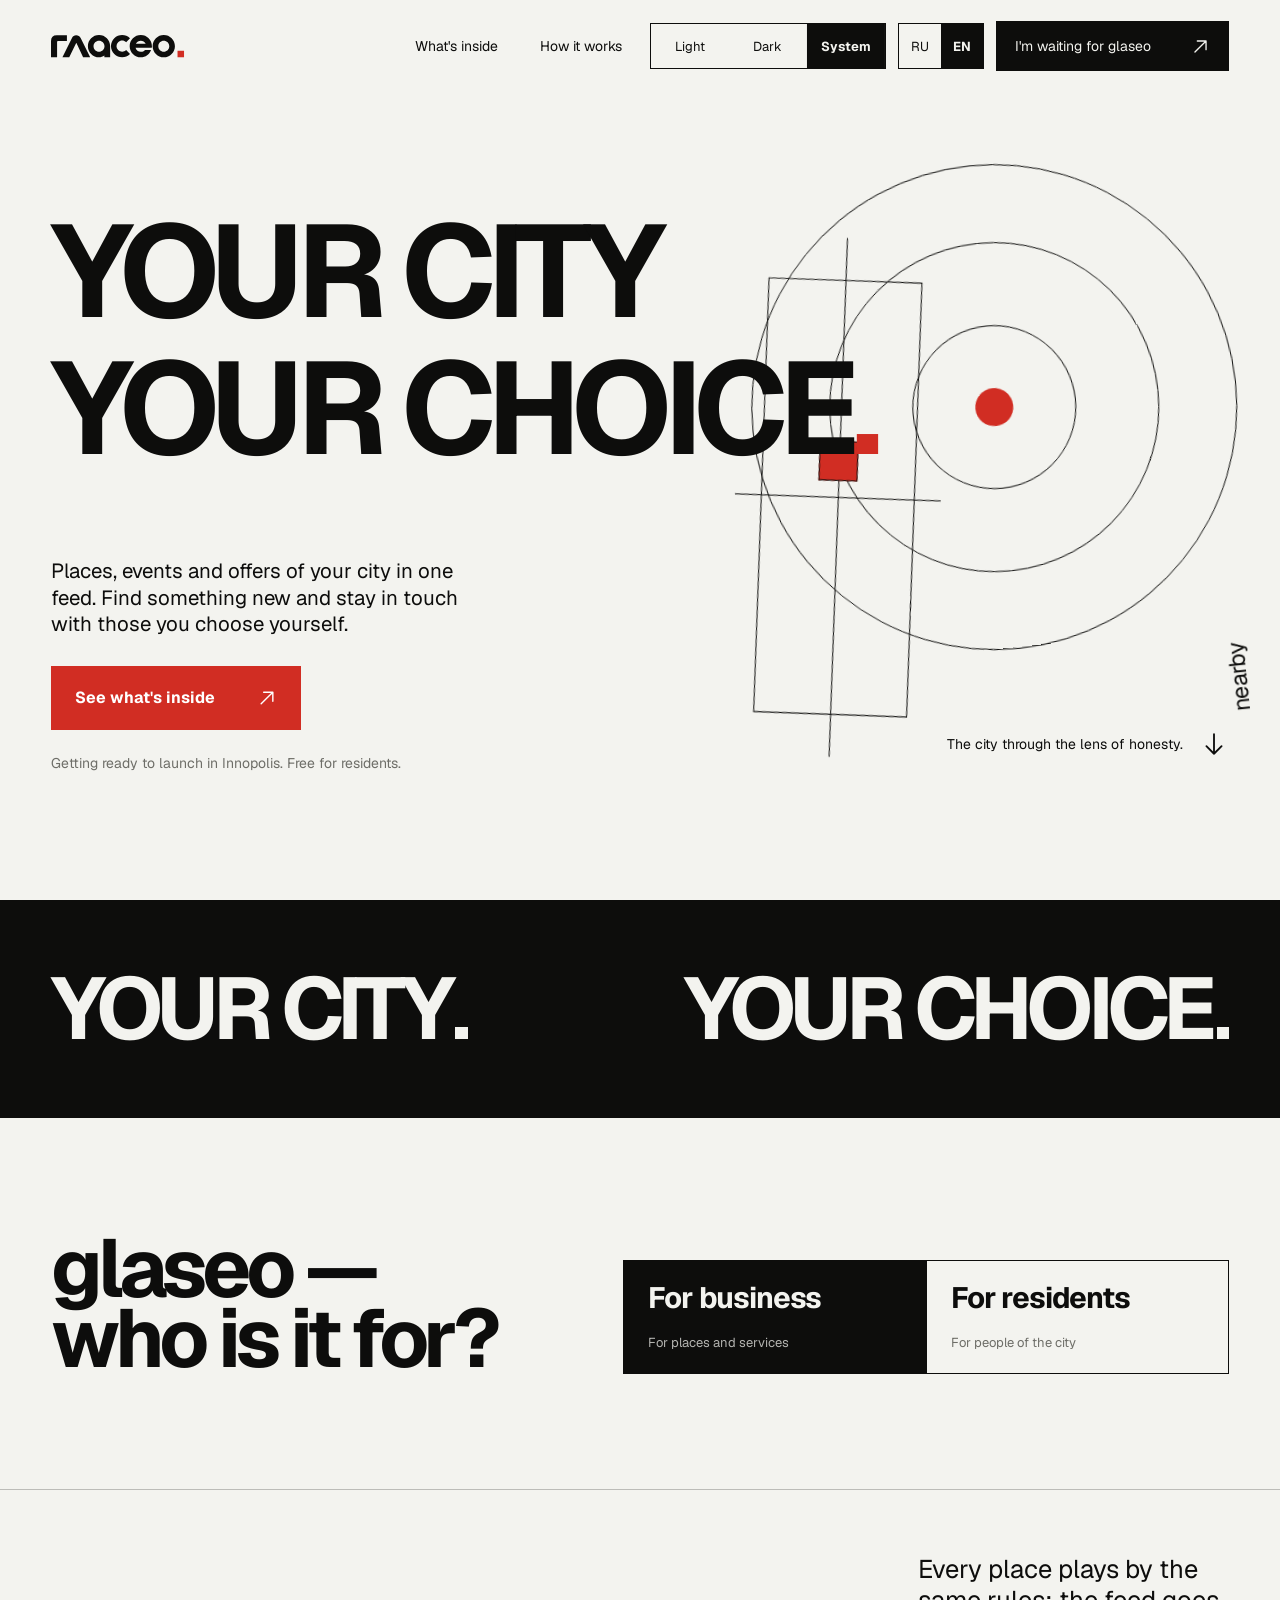
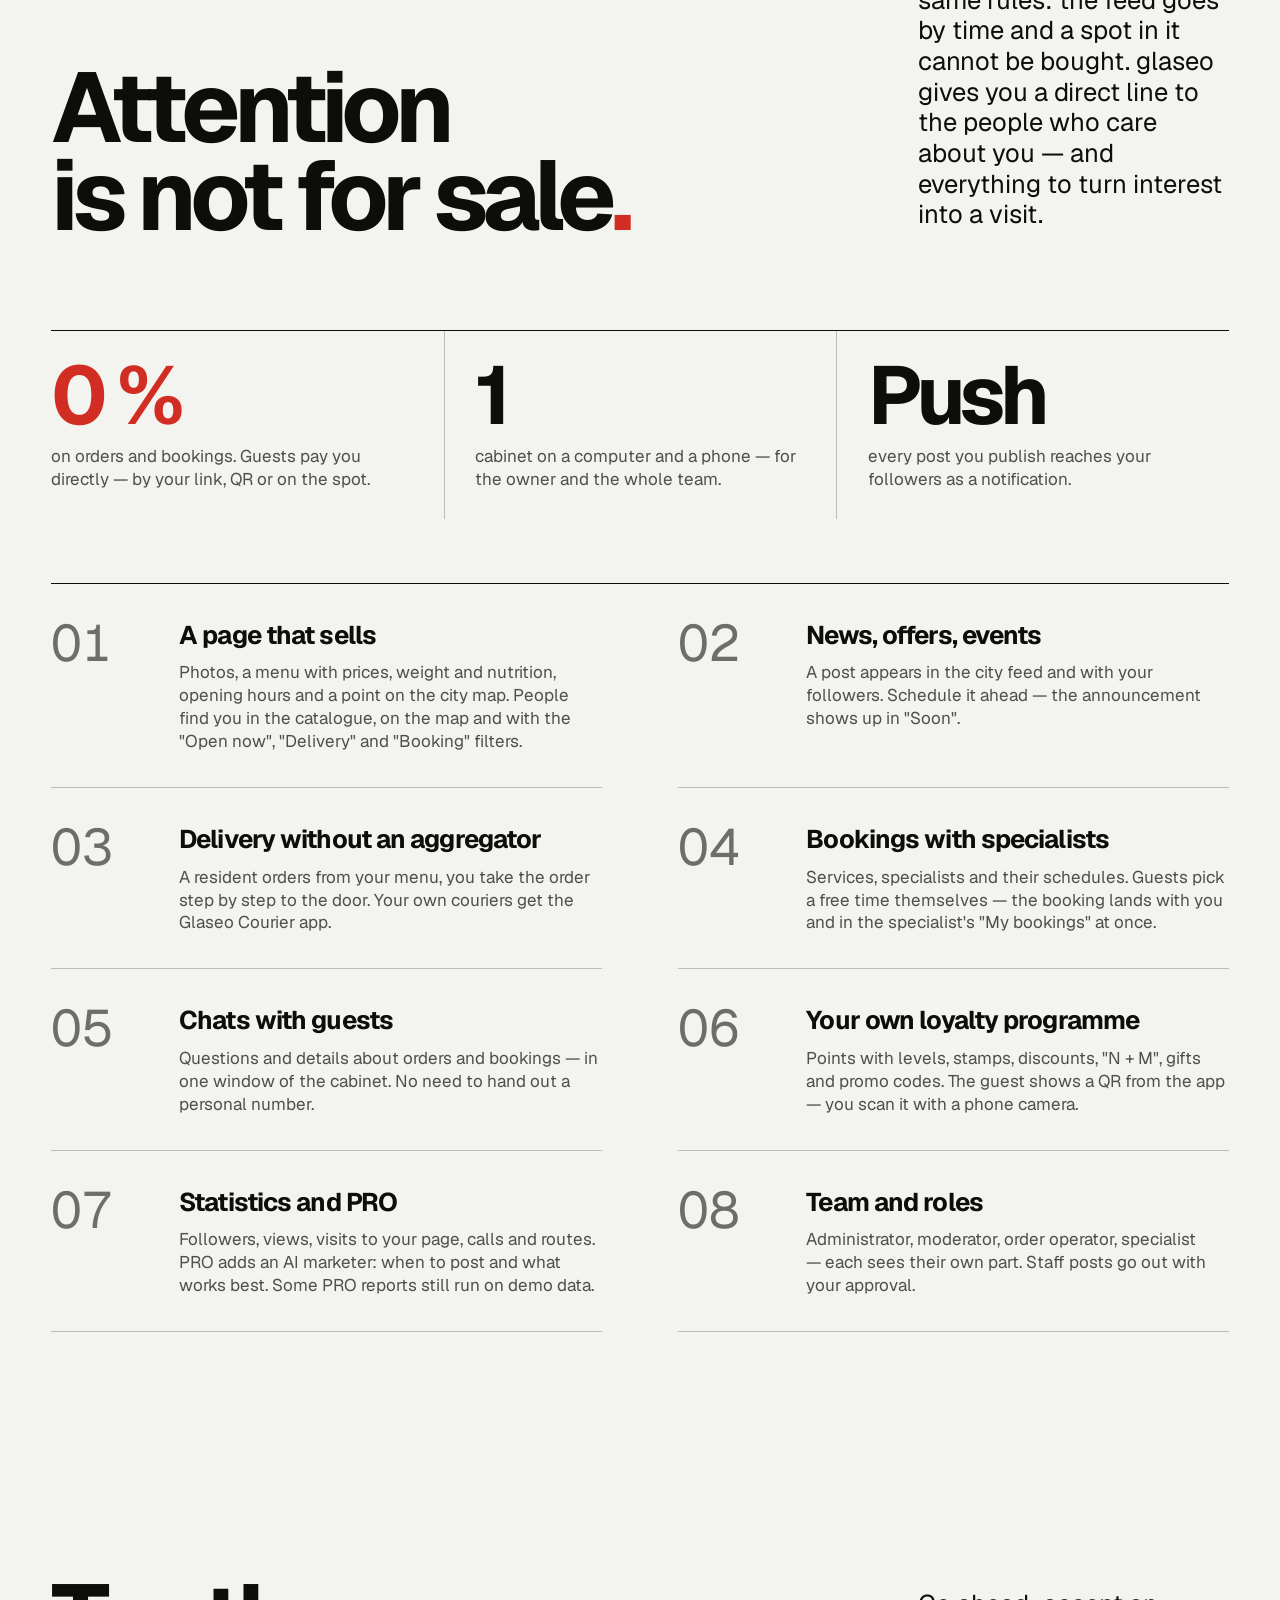
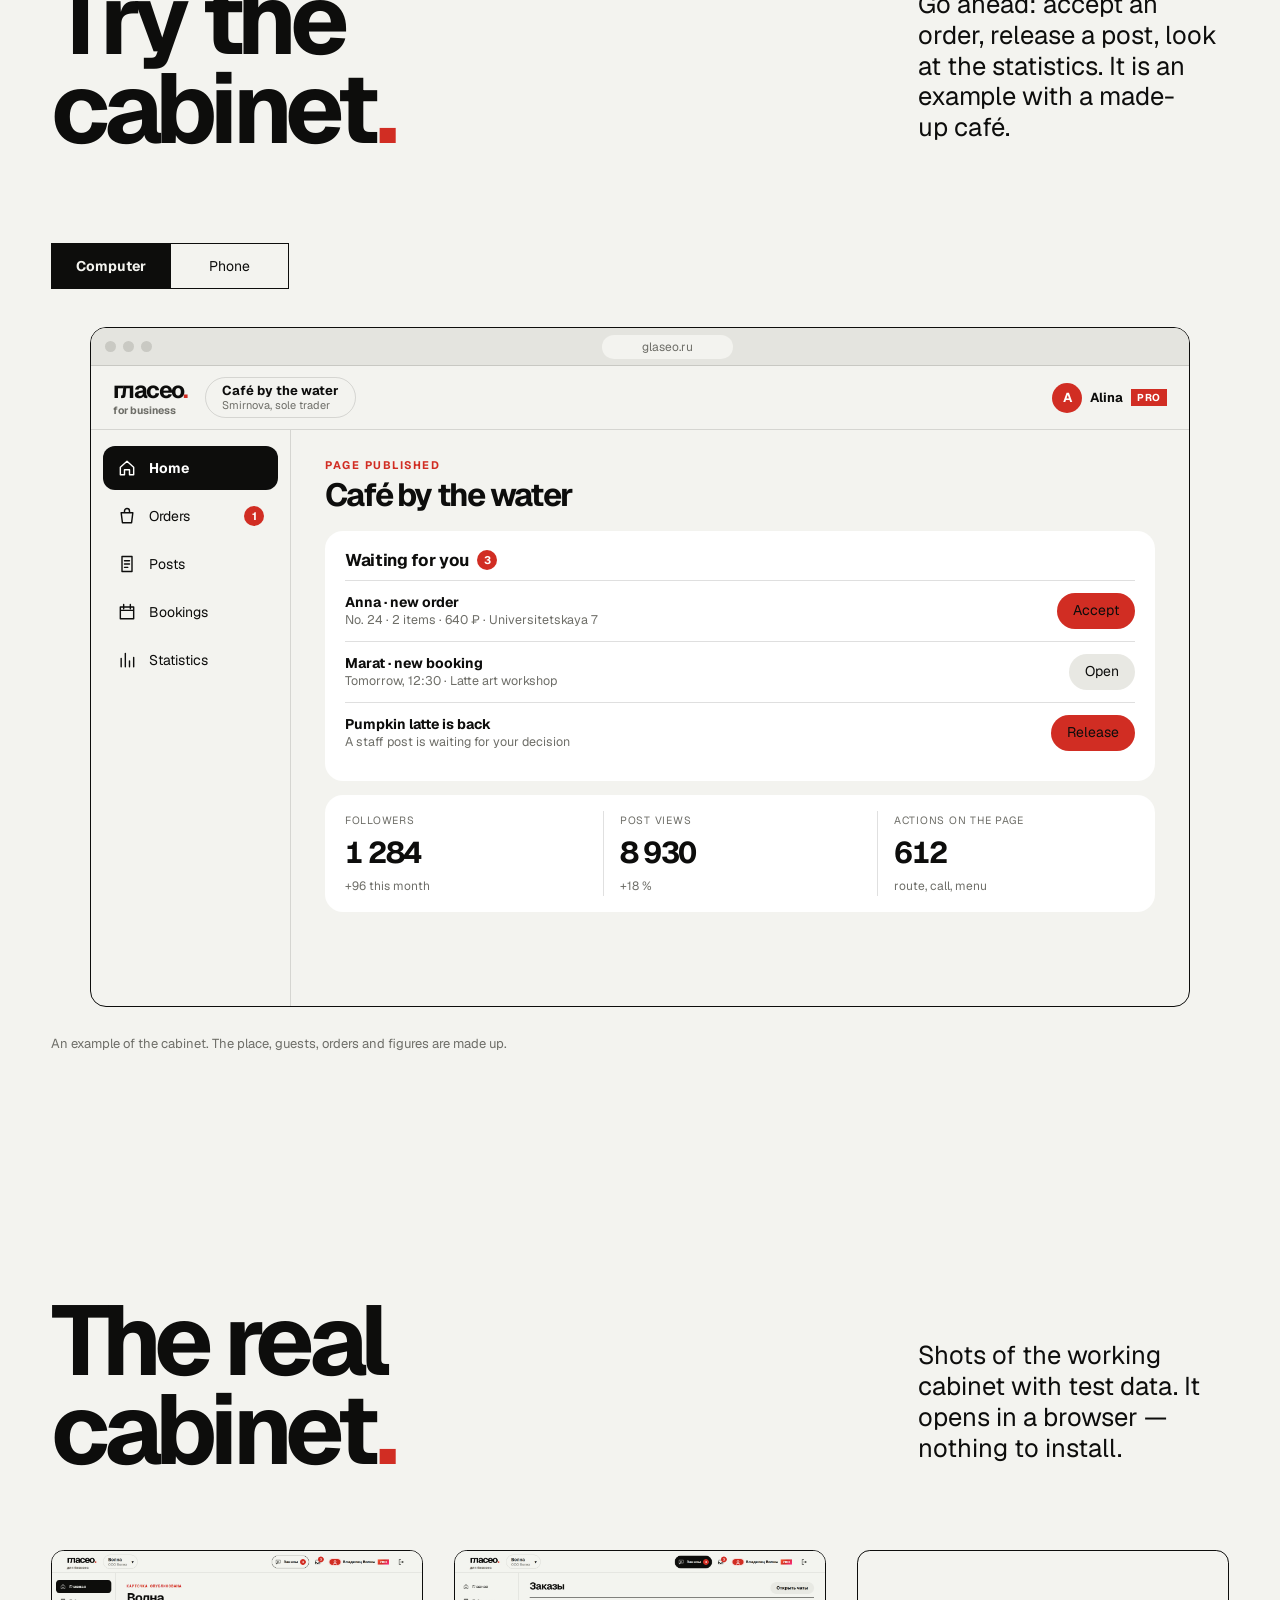
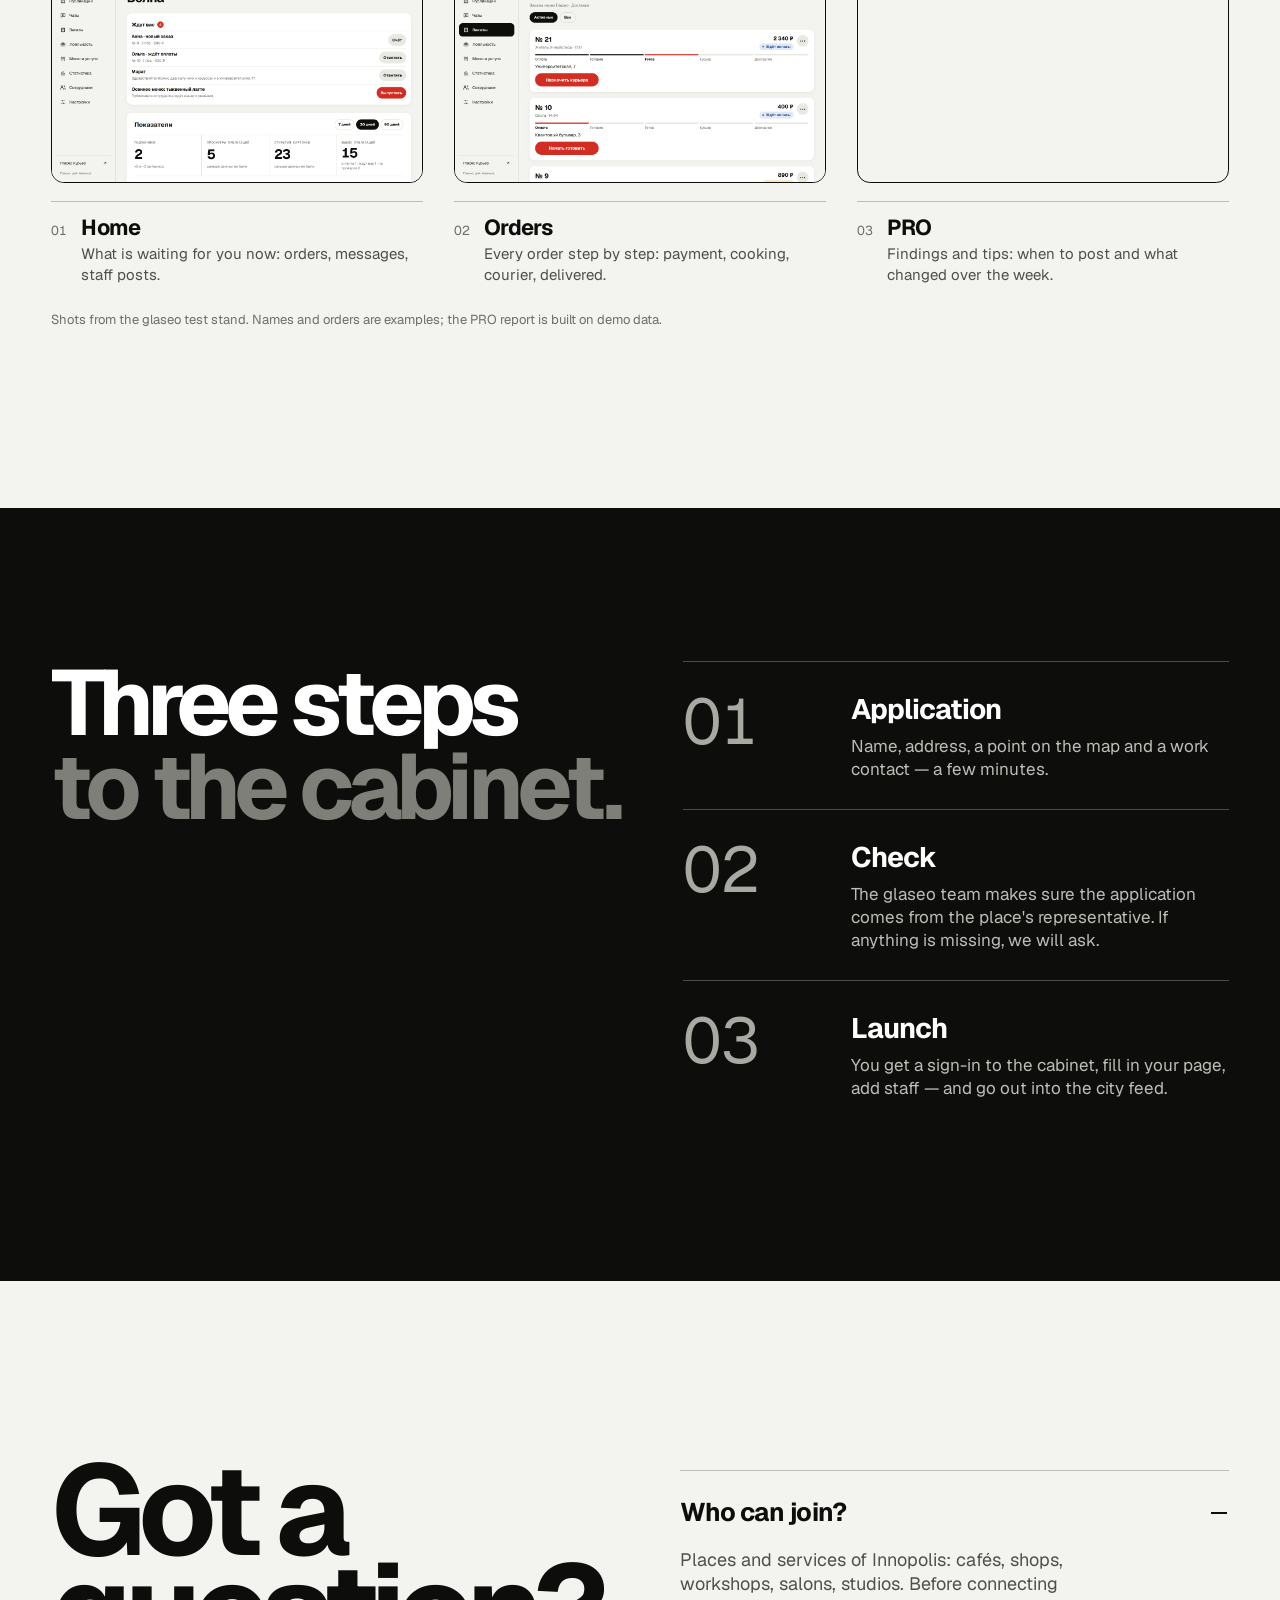
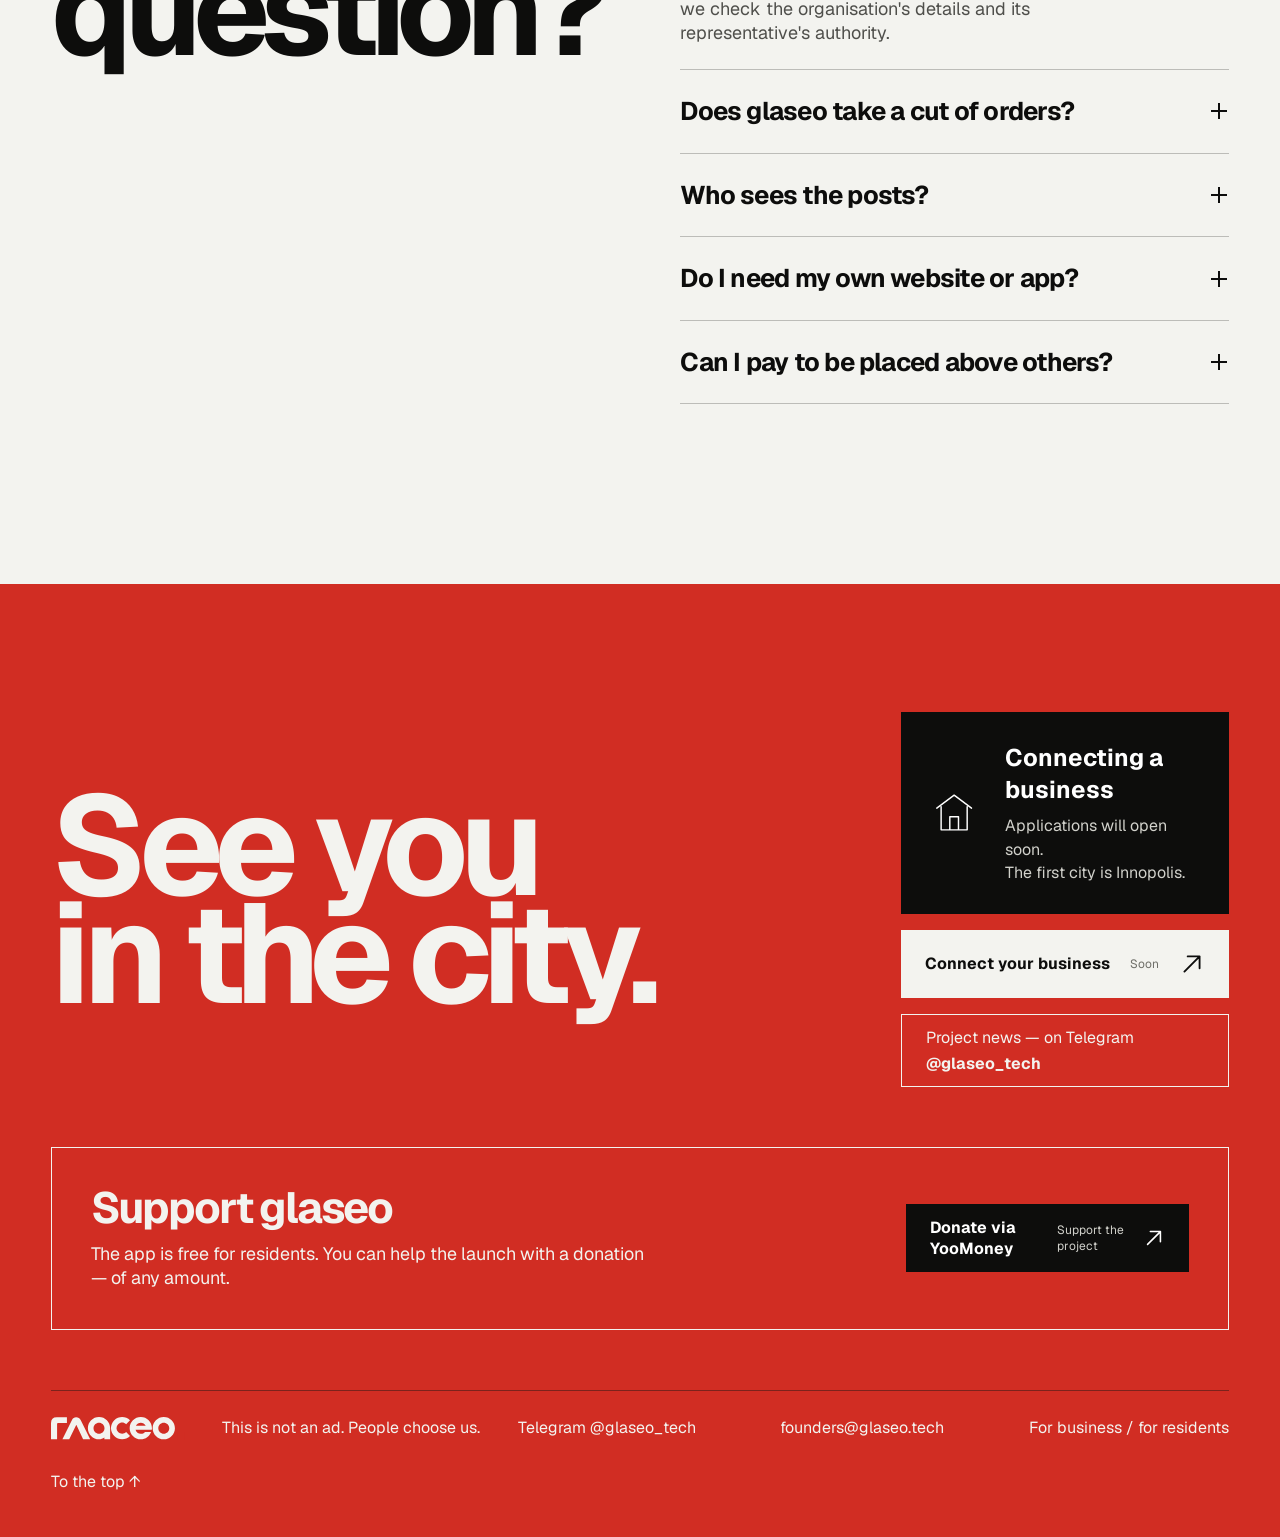
==== index.html @ 22792fb1 "ГЛАСЕО" ====
<!doctype html>
<html lang="ru">
<head>
  <meta charset="utf-8">
  <meta name="viewport" content="width=device-width, initial-scale=1">
  <meta name="theme-color" content="#f0f0ec">
  <meta name="description" content="гласео — места, события и предложения города. Открытый выбор для жителей и инструменты для локального бизнеса. Без платного приоритета. Начинаем с Иннополиса.">
  <meta property="og:title" content="гласео">
  <meta property="og:description" content="Городская лента, карта и любимые места. Люди выбирают сами, бизнес работает с клиентами напрямую.">
  <meta property="og:type" content="website">
  <meta property="og:site_name" content="гласео">
  <meta property="og:locale" content="ru_RU">
  <meta name="twitter:card" content="summary">
  <title>гласео</title>
  <link rel="icon" href="favicon.svg" type="image/svg+xml">
  <link rel="preload" href="assets/fonts/geist-bold.woff2" as="font" type="font/woff2" crossorigin>
  <!-- Before first paint: the chosen theme (none stored means "follow the system"), then the opening screen,
       which is skipped for reduced motion and for links into a section. -->
  <script>try{var t=localStorage.getItem('okolo-theme');if(t==='light'||t==='dark')document.documentElement.dataset.theme=t}catch(e){}
  try{if(!matchMedia('(prefers-reduced-motion: reduce)').matches&&!location.hash)document.documentElement.classList.add('intro-on')}catch(e){}</script>
  <!-- The language, also before first paint: an English page stays hidden until i18n.js has put the English in
       (at most a second and a half, should the script fail to load). -->
  <script>try{var l=new URLSearchParams(location.search).get('lang')||localStorage.getItem('glaseo-lang');if(l!=='en'&&l!=='ru')l=/^ru\b/i.test(navigator.language||'ru')?'ru':'en';document.documentElement.dataset.lang=l;setTimeout(function(){document.documentElement.classList.add('i18n-ready')},1500)}catch(e){}</script>
  <link rel="stylesheet" href="styles.css">
  <script src="assets/vendor/gsap.min.js" defer></script>
  <script src="assets/vendor/ScrollTrigger.min.js" defer></script>
  <!-- Where the closing buttons lead. Empty means "not available yet": the button is shown as coming soon. -->
  <meta name="okolo-rustore" content="">
  <meta name="okolo-pwa" content="">
  <meta name="okolo-business-url" content="">
  <meta name="okolo-donate" content="">
  <script src="intro.js" defer></script>
  <script src="script.js" defer></script>
  <script src="i18n.js" defer></script>
</head>
<body data-role="business">
  <!-- Opening screen, driven by intro.js. The wordmark uses analytic vector curves shared with the header. -->
  <div class="intro" id="intro" aria-hidden="true">
    <div class="intro-top">
      <svg id="intro-svg" viewBox="173 300 1406.7480519480519 460">
        <defs>
          <path id="intro-g" d="M139.22078 529.03896H382.85714V389.81818H167.06494Q146.18182 389.81818 146.18182 368.93506V0H0V389.81818Q0 529.03896 139.22078 529.03896Z"/>
          <path id="intro-l" d="M0 0L229.71429 462.90909C250.5974 508.15584 281.92208 529.03896 330.64935 529.03896C379.37662 529.03896 414.18182 508.15584 438.54545 462.90909L668.25974 0H497.71429L334.12987 348.05195L163.58442 0Z"/>
          <path id="intro-a" d="M268 536C415.92208 536 536 415.92208 536 268V0H396.77922V41.76623C358.49351 13.92208 313.24675 0 268 0C120.07792 0 0 120.07792 0 268C0 415.92208 120.07792 536 268 536ZM400.25974 268C400.25974 194.95496 341.04504 135.74026 268 135.74026C194.95496 135.74026 135.74026 194.95496 135.74026 268C135.74026 341.04504 194.95496 400.25974 268 400.25974C341.04504 400.25974 400.25974 341.04504 400.25974 268Z"/>
          <path id="intro-s" d="M457.50461 457.50461C352.8441 562.16512 183.1559 562.16512 78.49539 457.50461C-26.16512 352.8441 -26.16512 183.1559 78.49539 78.49539C183.1559 -26.16512 352.8441 -26.16512 457.50461 78.49539L363.98284 172.01716C310.973 119.00728 225.027 119.00728 172.01716 172.01716C119.00728 225.027 119.00728 310.973 172.01716 363.98284C225.027 416.99272 310.973 416.99272 363.98284 363.98284Z"/>
          <path id="intro-e" d="M532.51948 229.71429H140.96104C158.36364 170.54545 207.09091 132.25974 268 132.25974C308.02597 132.25974 346.31169 147.92208 370.67532 177.50649H515.11688C478.57143 71.35065 381.11688 0 268 0C120.07792 0 0 120.07792 0 268C0 415.92208 120.07792 536 268 536C415.92208 536 536 415.92208 536 268C536 254.07792 534.95584 240.15584 532.51948 229.71429ZM149.66234 327.16883H386.33766C361.97403 372.41558 316.72727 400.25974 268 400.25974C219.27273 400.25974 174.02597 372.41558 149.66234 327.16883Z"/>
          <path id="intro-o" d="M536 268C536 119.98767 416.01233 0 268 0C119.98767 0 0 119.98767 0 268C0 416.01233 119.98767 536 268 536C416.01233 536 536 416.01233 536 268ZM400.25974 268C400.25974 194.95496 341.04504 135.74026 268 135.74026C194.95496 135.74026 135.74026 194.95496 135.74026 268C135.74026 341.04504 194.95496 400.25974 268 400.25974C341.04504 400.25974 400.25974 341.04504 400.25974 268Z"/>
        </defs>
        <g id="intro-stage" class="intro-stage">
          <g class="intro-c" fill-rule="evenodd">
            <use href="#intro-g" id="intro-j4" transform="translate(300.00000 700) scale(.36 -.36)"/>
            <use href="#intro-l" id="intro-j3" transform="translate(398.98597 700) scale(.36 -.36)"/>
            <use href="#intro-a" id="intro-j2" transform="translate(619.51169 700) scale(.36 -.36)"/>
            <use href="#intro-s" id="intro-j1" transform="translate(819.98961 700) scale(.36 -.36)"/>
            <use href="#intro-e" id="intro-j0" transform="translate(981.62494 700) scale(.36 -.36)"/>
            <use href="#intro-o" id="intro-letter" transform="translate(1180.84987 700) scale(.36 -.36)" visibility="hidden"/>
          </g>
          <rect id="intro-dot" class="intro-r" x="1396.3636363636363" y="643.6155844155844" width="56.38441558441558" height="56.38441558441558" visibility="hidden"/>
          <path id="intro-ms" class="intro-c" fill-rule="evenodd"/>
          <path id="intro-mb" class="intro-r"/>
          <g id="intro-lamp" visibility="hidden">
            <ellipse id="intro-base" class="intro-r" cx="512" cy="812" rx="180" ry="76"/>
            <path id="intro-stem" class="intro-c" d="M474 530 L550 530 L558 750 Q558 770 538 770 L486 770 Q466 770 466 750 Z"/>
            <g id="intro-head">
              <path id="intro-shade" class="intro-c" d="M415 153 L609 153 Q655 153 678 193 L812 440 Q846 512 772 527 Q512 550 252 527 Q178 512 212 440 L346 193 Q369 153 415 153 Z"/>
            </g>
          </g>
        </g>
      </svg>
    </div>
  </div>
  <a class="skip-link" href="#main">К содержанию</a>

  <header class="site-header" id="top">
    <a class="wordmark" href="#top" aria-label="гласео — наверх" translate="no" data-intro-target><svg class="wordmark-logo" aria-hidden="true" viewBox="0 0 920 154"><path fill="currentColor" fill-rule="evenodd" d="M40 2H110V42H48Q42 42 42 48V154H0V42Q0 2 40 2ZM79 154L145 21C151 8 160 2 174 2C188 2 198 8 205 21L271 154H222L175 54L126 154ZM332 0C374.5 0 409 34.5 409 77V154H369V142C358 150 345 154 332 154C289.5 154 255 119.5 255 77C255 34.5 289.5 0 332 0ZM370 77C370 97.98682 352.98682 115 332 115C311.01318 115 294 97.98682 294 77C294 56.01318 311.01318 39 332 39C352.98682 39 370 56.01318 370 77ZM546.44722 22.55278C516.37685 -7.51759 467.62315 -7.51759 437.55278 22.55278C407.48241 52.62315 407.48241 101.37685 437.55278 131.44722C467.62315 161.51759 516.37685 161.51759 546.44722 131.44722L519.57716 104.57716C504.34672 119.80761 479.65328 119.80761 464.42284 104.57716C449.19239 89.34672 449.19239 64.65328 464.42284 49.42284C479.65328 34.19239 504.34672 34.19239 519.57716 49.42284ZM697 88H584.5C589.5 105 603.5 116 621 116C632.5 116 643.5 111.5 650.5 103H692C681.5 133.5 653.5 154 621 154C578.5 154 544 119.5 544 77C544 34.5 578.5 0 621 0C663.5 0 698 34.5 698 77C698 81 697.7 85 697 88ZM587 60H655C648 47 635 39 621 39C607 39 594 47 587 60ZM857 77C857 119.52593 822.52593 154 780 154C737.47407 154 703 119.52593 703 77C703 34.47407 737.47407 0 780 0C822.52593 0 857 34.47407 857 77ZM818 77C818 97.98682 800.98682 115 780 115C759.01318 115 742 97.98682 742 77C742 56.01318 759.01318 39 780 39C800.98682 39 818 56.01318 818 77Z"/><rect class="wordmark-dot" x="875" y="109" width="45" height="45"/></svg></a>
    <nav class="nav" aria-label="Основная навигация">
      <a href="#business" data-href-user="#possibilities" data-href-business="#business">Что внутри</a>
      <a href="#cabinet-demo" data-href-user="#product" data-href-business="#cabinet-demo">Как работает</a>
    </nav>
    <div class="header-tools">
      <div class="theme-switch" role="group" aria-label="Тема оформления" data-choice="system">
        <button type="button" data-theme-choice="light" aria-pressed="false">Светлая</button>
        <button type="button" data-theme-choice="dark" aria-pressed="false">Тёмная</button>
        <button type="button" data-theme-choice="system" aria-pressed="true">Системная</button>
      </div>
      <div class="lang-switch" role="group" aria-label="Язык" data-choice="ru" translate="no">
        <button type="button" data-lang-choice="ru" lang="ru" aria-label="Русский" aria-pressed="true">RU</button>
        <button type="button" data-lang-choice="en" lang="en" aria-label="English" aria-pressed="false">EN</button>
      </div>
      <a class="header-cta" href="#launch">
        <span>Жду гласео</span>
        <svg aria-hidden="true" viewBox="0 0 24 24"><path d="M5 19 19 5M8 5h11v11"/></svg>
      </a>
    </div>
  </header>

  <main id="main">
    <section class="hero" aria-labelledby="hero-title">
      <div class="hero-art" aria-hidden="true">
        <div class="signal-disc"><i></i><i></i><i></i></div>
        <div class="signal-route"><span></span></div>
        <b>рядом</b>
      </div>
      <div class="hero-copy">
        <h1 id="hero-title"><span>Твой город</span><span>Твой выбор<span class="berry-dot">.</span></span></h1>
        <div class="hero-bottom">
          <div class="hero-offer">
            <p>Места, события и предложения твоего города в одной ленте. Находи новое и оставайся на связи с теми, кого выбираешь сам.</p>
            <a class="button button-berry" href="#business" data-href-user="#possibilities" data-href-business="#business">
              <span>Посмотреть, что внутри</span>
              <svg aria-hidden="true" viewBox="0 0 24 24"><path d="M5 19 19 5M8 5h11v11"/></svg>
            </a>
            <p class="release-note">Готовимся к запуску в Иннополисе. Для жителей бесплатно.</p>
          </div>
          <a class="scroll-cue" href="#audience">
            <span>Город сквозь призму честности.</span>
            <svg aria-hidden="true" viewBox="0 0 24 24"><path d="M12 3v18M5 14l7 7 7-7"/></svg>
          </a>
        </div>
      </div>
    </section>

    <div class="statement-band" aria-hidden="true">
      <span><span class="statement-word">Твой город</span><span class="statement-dot"></span></span><span><span class="statement-word">Твой выбор</span><span class="statement-dot"></span></span>
    </div>

    <section class="audience" id="audience" aria-labelledby="audience-title">
      <h2 id="audience-title">гласео — для кого?</h2>
      <div class="role-switch" role="group" aria-label="Для кого показать страницу">
        <button type="button" data-role-choice="business" aria-pressed="true"><span>Для бизнеса</span><small>Заведению и сервису</small></button>
        <button type="button" data-role-choice="user" aria-pressed="false"><span>Для жителей</span><small>Жителю города</small></button>
      </div>
    </section>

    <section class="possibilities section-pearl" id="possibilities" aria-labelledby="possibilities-title" data-for="user">
      <div class="section-head">
        <h2 id="possibilities-title">Всё, ради чего<br>стоит выйти</h2>
        <p>Новости мест, события и предложения рядом. Собери свой город в одной ленте.</p>
      </div>

      <div class="scenario-rail" role="group" aria-label="Возможности приложения">
        <article class="scenario scenario-route is-active" data-scenario="route">
          <button class="scenario-toggle" type="button" aria-expanded="true">
            <span class="scenario-number">01</span><span class="scenario-title">Найти место</span>
            <svg aria-hidden="true" viewBox="0 0 24 24"><path d="M5 12h14M13 6l6 6-6 6"/></svg>
          </button>
          <div class="route-graphic" aria-hidden="true"><i></i><i></i><span></span></div>
          <div class="scenario-copy"><h3>Найти место</h3><p>Каталог и карта подскажут, что рядом.</p></div>
        </article>

        <article class="scenario scenario-moment" data-scenario="moment">
          <button class="scenario-toggle" type="button" aria-expanded="false">
            <span class="scenario-number">02</span><span class="scenario-title">Выбрать событие</span>
            <svg aria-hidden="true" viewBox="0 0 24 24"><path d="M5 12h14M13 6l6 6-6 6"/></svg>
          </button>
          <div class="moment-poster" aria-hidden="true"><span>Сегодня</span><strong>19:00</strong><i></i></div>
          <div class="scenario-copy"><h3>Выбрать событие</h3><p>Встречи, выставки и другие поводы выйти.</p></div>
        </article>

        <article class="scenario scenario-own" data-scenario="own">
          <button class="scenario-toggle" type="button" aria-expanded="false">
            <span class="scenario-number">03</span><span class="scenario-title">Быть на связи</span>
            <svg aria-hidden="true" viewBox="0 0 24 24"><path d="M5 12h14M13 6l6 6-6 6"/></svg>
          </button>
          <div class="asterisk" aria-hidden="true"><i></i><i></i><i></i></div>
          <div class="scenario-copy"><h3>Быть на связи</h3><p>Подпишись на место и следи за его новостями.</p></div>
        </article>
      </div>
      <p class="honest-note">Места и события выбираешь ты. Платного приоритета в ленте нет.</p>
    </section>

    <section class="product" id="product" aria-labelledby="product-title" data-for="user">
      <div class="product-copy">
        <h2 id="product-title">Меньше поиска.<br><span>Больше своего.</span></h2>
        <ol class="steps">
          <li><span>01</span><div><h3>Найди место</h3><p>Открой ленту, каталог или карту своего города.</p></div></li>
          <li><span>02</span><div><h3>Посмотри, что внутри</h3><p>Меню, часы работы, новости и способы связаться с местом.</p></div></li>
          <li><span>03</span><div><h3>Останься на связи</h3><p>Подпишись — новости выбранных мест соберутся в твоей ленте.</p></div></li>
        </ol>
      </div>

      <div class="phone-stage">
        <div class="orbit-line" aria-hidden="true"></div>
        <div class="phone" aria-label="Интерактивная концепция приложения гласео">
          <div class="phone-hardware" aria-hidden="true"><span></span></div>
          <div class="phone-screen">
            <div class="statusbar" aria-hidden="true"><span>9:41</span><span>● ▴ ▰</span></div>
            <div class="app-bar">
              <span class="app-logo" aria-hidden="true"><svg class="wordmark-logo" aria-hidden="true" viewBox="0 0 920 154"><path fill="currentColor" fill-rule="evenodd" d="M40 2H110V42H48Q42 42 42 48V154H0V42Q0 2 40 2ZM79 154L145 21C151 8 160 2 174 2C188 2 198 8 205 21L271 154H222L175 54L126 154ZM332 0C374.5 0 409 34.5 409 77V154H369V142C358 150 345 154 332 154C289.5 154 255 119.5 255 77C255 34.5 289.5 0 332 0ZM370 77C370 97.98682 352.98682 115 332 115C311.01318 115 294 97.98682 294 77C294 56.01318 311.01318 39 332 39C352.98682 39 370 56.01318 370 77ZM546.44722 22.55278C516.37685 -7.51759 467.62315 -7.51759 437.55278 22.55278C407.48241 52.62315 407.48241 101.37685 437.55278 131.44722C467.62315 161.51759 516.37685 161.51759 546.44722 131.44722L519.57716 104.57716C504.34672 119.80761 479.65328 119.80761 464.42284 104.57716C449.19239 89.34672 449.19239 64.65328 464.42284 49.42284C479.65328 34.19239 504.34672 34.19239 519.57716 49.42284ZM697 88H584.5C589.5 105 603.5 116 621 116C632.5 116 643.5 111.5 650.5 103H692C681.5 133.5 653.5 154 621 154C578.5 154 544 119.5 544 77C544 34.5 578.5 0 621 0C663.5 0 698 34.5 698 77C698 81 697.7 85 697 88ZM587 60H655C648 47 635 39 621 39C607 39 594 47 587 60ZM857 77C857 119.52593 822.52593 154 780 154C737.47407 154 703 119.52593 703 77C703 34.47407 737.47407 0 780 0C822.52593 0 857 34.47407 857 77ZM818 77C818 97.98682 800.98682 115 780 115C759.01318 115 742 97.98682 742 77C742 56.01318 759.01318 39 780 39C800.98682 39 818 56.01318 818 77Z"/><rect class="wordmark-dot" x="875" y="109" width="45" height="45"/></svg></span>
              <div class="feed-tabs" role="tablist" aria-label="Ленты">
                <button type="button" role="tab" aria-selected="true" aria-controls="feed-panel" data-feed="all">Все</button>
                <button type="button" role="tab" aria-selected="false" aria-controls="feed-panel" data-feed="following">Подписки</button>
              </div>
              <span class="app-city" aria-hidden="true"><i></i>Иннополис</span>
            </div>
            <div class="filters" role="group" aria-label="Категории ленты">
              <button class="is-active" type="button" data-filter="all" aria-pressed="true">Все</button>
              <button type="button" data-filter="coffee" aria-pressed="false">Еда и напитки</button>
              <button type="button" data-filter="leisure" aria-pressed="false">Культура</button>
            </div>
            <div class="feed" id="feed-panel" role="tabpanel" aria-live="polite">
              <article class="post" data-kind="coffee" data-followed="true">
                <div class="post-head"><span class="post-logo post-logo-dark" aria-hidden="true">≈</span><div><h4>Кофейня у воды</h4><small>1 ч назад</small></div><button class="follow is-followed" type="button" aria-pressed="true">В подписках</button></div>
                <h5>Новое сезонное меню</h5>
                <p>Этой осенью пробуем яркие вкусы: матча с жасмином и холодный тоник с цитрусами.</p>
                <div class="post-foot"><span>Подробнее</span><span class="post-eyes"><svg aria-hidden="true" viewBox="0 0 24 24"><path d="M2 12s3.6-7 10-7 10 7 10 7-3.6 7-10 7S2 19 2 12Z"/><circle cx="12" cy="12" r="3"/></svg>148</span></div>
              </article>
              <article class="post" data-kind="leisure" data-followed="false">
                <div class="post-head"><span class="post-logo" aria-hidden="true">К</span><div><h4>Книжный</h4><small>3 ч назад</small></div><button class="follow" type="button" aria-pressed="false">Подписаться</button></div>
                <p class="post-kicker"><i></i>Событие · сегодня, 19:00</p>
                <h5>Встреча книжного клуба</h5>
                <p>Обсуждаем книгу месяца. Приходите, даже если не дочитали.</p>
                <div class="post-foot"><span>Подробнее</span><span class="post-eyes"><svg aria-hidden="true" viewBox="0 0 24 24"><path d="M2 12s3.6-7 10-7 10 7 10 7-3.6 7-10 7S2 19 2 12Z"/><circle cx="12" cy="12" r="3"/></svg>96</span></div>
              </article>
              <article class="post" data-kind="leisure" data-followed="false">
                <div class="post-head"><span class="post-logo" aria-hidden="true">В</span><div><h4>Выставочный зал</h4><small>5 ч назад</small></div><button class="follow" type="button" aria-pressed="false">Подписаться</button></div>
                <p class="post-kicker"><i></i>Новость</p>
                <h5>Открываем новую выставку</h5>
                <p>С пятницы в большом зале — графика молодых художников. Вход свободный.</p>
                <div class="post-foot"><span>Подробнее</span><span class="post-eyes"><svg aria-hidden="true" viewBox="0 0 24 24"><path d="M2 12s3.6-7 10-7 10 7 10 7-3.6 7-10 7S2 19 2 12Z"/><circle cx="12" cy="12" r="3"/></svg>212</span></div>
              </article>
              <p class="feed-empty" hidden>Пока здесь тихо. Подпишись на место из общей ленты.</p>
            </div>
            <div class="app-nav" aria-hidden="true">
              <span class="is-on"><svg viewBox="0 0 24 24"><path d="M5 7h14M5 12h14M5 17h9"/></svg>Лента</span>
              <span><svg viewBox="0 0 24 24"><path d="M12 21s7-6.2 7-11.5a7 7 0 0 0-14 0C5 14.8 12 21 12 21Z"/><circle cx="12" cy="9.5" r="2.2"/></svg>Места</span>
              <span><svg viewBox="0 0 24 24"><path d="M9 5 4 7v12l5-2 6 2 5-2V5l-5 2-6-2Zm0 0v12m6-10v12"/></svg>Карта</span>
              <span><svg viewBox="0 0 24 24"><path d="M5 5h14v11H10l-5 4V5Z"/></svg>Чаты</span>
              <span><svg viewBox="0 0 24 24"><circle cx="12" cy="8" r="3.5"/><path d="M5 20c.8-4 3.4-6 7-6s6.2 2 7 6"/></svg>Профиль</span>
            </div>
          </div>
        </div>
        <p>Пример ленты. Места и публикации выдуманы</p>
      </div>
    </section>

    <section class="more section-pearl" id="more" aria-labelledby="more-title" data-for="user">
      <div class="section-head">
        <h2 id="more-title">Не только<br>лента<span class="berry-dot">.</span></h2>
        <p>Узнал о месте — и сразу можно заказать, записаться или прийти с бонусами. Всё в одном приложении.</p>
      </div>
      <ol class="benefits">
        <li><span>01</span><div><h3>Доставка из меню</h3><p>Собери заказ в карточке места и следи за ним в чате. Платишь заведению напрямую — без наценки сервиса.</p></div></li>
        <li><span>02</span><div><h3>Запись к мастеру</h3><p>Мастер, день и время — в три шага. Если место попросит перенести визит, без твоего согласия ничего не изменится.</p></div></li>
        <li><span>03</span><div><h3>Бонусы в одном QR</h3><p>Карта гостя в профиле: баллы, штампы и скидки разных мест. Покажи код на кассе — пластик не нужен.</p></div></li>
        <li><span>04</span><div><h3>Знаешь, что ешь</h3><p>Вес порции и КБЖУ у блюд, фильтр «С КБЖУ» в списке мест.</p></div></li>
        <li><span>05</span><div><h3>Рядом — значит рядом</h3><p>Места по расстоянию пешком, фильтр «Открыто сейчас» и своя карта города с маршрутом.</p></div></li>
        <li><span>06</span><div><h3>Уведомления по делу</h3><p>Приходят, когда место из подписок выпускает новость или анонс. Для любого места их можно выключить, не отписываясь.</p></div></li>
      </ol>
    </section>

    <section class="screens section-pearl" id="screens" aria-labelledby="screens-title" data-for="user">
      <div class="section-head">
        <h2 id="screens-title">Так выглядит<br>гласео<span class="berry-dot">.</span></h2>
        <p>Найти место, узнать о нём, заказать или записаться — и прийти.</p>
      </div>
      <ul class="screen-strip screen-strip-six" aria-label="Экраны приложения">
        <li><figure><img src="assets/screens/app-feed.jpg" width="780" height="1688" loading="lazy" decoding="async" alt="Экран «Лента»: анонсы и публикации мест города"><figcaption><span>01</span><strong>Лента</strong><small>Новости, акции и события мест — строго по времени. Анонсы — в блоке «Скоро».</small></figcaption></figure></li>
        <li><figure><img src="assets/screens/app-places.jpg" width="780" height="1688" loading="lazy" decoding="async" alt="Экран «Места рядом»: места по расстоянию пешком и фильтры"><figcaption><span>02</span><strong>Места рядом</strong><small>Сначала ближайшие. Фильтры «Открыто сейчас», «Доставка», «Запись», «С КБЖУ».</small></figcaption></figure></li>
        <li><figure><img src="assets/screens/app-place.jpg" width="780" height="1688" loading="lazy" decoding="async" alt="Карточка места: подписка, сообщение, звонок, маршрут и бонусы"><figcaption><span>03</span><strong>Карточка места</strong><small>Подписка, сообщение, звонок, маршрут и бонусы заведения.</small></figcaption></figure></li>
        <li><figure><img src="assets/screens/app-menu.jpg" width="780" height="1688" loading="lazy" decoding="async" alt="Меню места с КБЖУ и собранным заказом"><figcaption><span>04</span><strong>Меню и доставка</strong><small>Цены, вес и КБЖУ. Собери заказ — оплатишь заведению напрямую.</small></figcaption></figure></li>
        <li><figure><img src="assets/screens/app-booking.jpg" width="780" height="1688" loading="lazy" decoding="async" alt="Запись к мастеру: выбор дня и времени"><figcaption><span>05</span><strong>Запись</strong><small>Мастер, день и время — в три шага.</small></figcaption></figure></li>
        <li><figure><img src="assets/screens/app-map.jpg" width="780" height="1688" loading="lazy" decoding="async" alt="Карта Иннополиса с местами"><figcaption><span>06</span><strong>Карта</strong><small>Своя карта города: места рядом и пеший маршрут.</small></figcaption></figure></li>
      </ul>
      <p class="honest-note">Экраны демо-версии гласео. Заведения и публикации — примеры.</p>
    </section>

    <section class="faq section-pearl" aria-labelledby="faq-title" data-for="user">
      <h2 id="faq-title">Есть<br>вопрос?</h2>
      <div class="faq-list">
        <details open><summary>Когда можно скачать?<span aria-hidden="true"></span></summary><p>гласео готовится к запуску. Для Android планируем выпуск в RuStore, для iPhone — веб-приложение в браузере. Ссылки появятся здесь, когда можно будет присоединиться.</p></details>
        <details><summary>Это бесплатно?<span aria-hidden="true"></span></summary><p>Да. Для жителей приложение будет бесплатным. Ты сам выбираешь места и подписки, а бизнес не может купить приоритет в ленте.</p></details>
        <details><summary>Можно заказать доставку или записаться?<span aria-hidden="true"></span></summary><p>Да, если место это предлагает. Заказ собирается из меню, а оплачиваешь его заведению напрямую — по ссылке, QR или при получении. Для записи выбери мастера, день и время.</p></details>
        <details><summary>В каком городе будет работать?<span aria-hidden="true"></span></summary><p>Начинаем с Иннополиса. Позже планируем подключать другие города.</p></details>
      </div>
    </section>

    <section class="business section-pearl" id="business" aria-labelledby="business-title" data-for="business">
      <div class="section-head">
        <h2 id="business-title">Внимание<br>не продаётся<span class="berry-dot">.</span></h2>
        <p>У всех мест одни правила: лента идёт по времени, место в ней не купить. гласео даёт прямой канал к людям, которым вы интересны, — и всё, чтобы интерес стал визитом.</p>
      </div>
      <ul class="facts">
        <li><strong>0 %</strong><p>с заказов и записей. Гость платит вам напрямую — вашей ссылкой, QR или на месте.</p></li>
        <li><strong>1</strong><p>кабинет на компьютере и телефоне — для владельца и всей команды.</p></li>
        <li><strong>Push</strong><p>каждая ваша публикация приходит подписчикам уведомлением.</p></li>
      </ul>
      <ol class="benefits">
        <li><span>01</span><div><h3>Карточка, которая продаёт</h3><p>Фото, меню с ценами, вес и КБЖУ, часы работы и точка на карте города. Вас находят в каталоге, на карте и по фильтрам «Открыто сейчас», «Доставка», «Запись».</p></div></li>
        <li><span>02</span><div><h3>Новости, акции, события</h3><p>Публикация выходит в общей ленте города и у подписчиков. Запланируйте выход заранее — анонс появится в блоке «Скоро».</p></div></li>
        <li><span>03</span><div><h3>Доставка без агрегатора</h3><p>Житель собирает заказ из вашего меню, вы ведёте его по шагам до двери. Для своих курьеров есть приложение «Гласео Курьер».</p></div></li>
        <li><span>04</span><div><h3>Запись к мастерам</h3><p>Услуги, мастера и их расписание. Гость сам выбирает свободное время — запись сразу у вас и у мастера в «Моих записях».</p></div></li>
        <li><span>05</span><div><h3>Чаты с гостями</h3><p>Вопросы, уточнения по заказу и записи — в одном окне кабинета. Личный номер раздавать не нужно.</p></div></li>
        <li><span>06</span><div><h3>Своя программа лояльности</h3><p>Баллы с уровнями, штампы, скидки, «N + M», подарки и промокоды. Гость показывает QR из приложения — вы сканируете его камерой телефона.</p></div></li>
        <li><span>07</span><div><h3>Статистика и PRO</h3><p>Подписчики, просмотры, переходы в карточку, звонки и маршруты. В PRO — ИИ-маркетолог: когда публиковать и что работает лучше. Часть отчётов PRO пока на демо-данных.</p></div></li>
        <li><span>08</span><div><h3>Команда и роли</h3><p>Администратор, модератор, оператор заказов, мастер — каждый видит своё. Публикации сотрудников выходят с вашего решения.</p></div></li>
      </ol>
    </section>

    <section class="cab-demo section-pearl" id="cabinet-demo" aria-labelledby="cabinet-demo-title" data-for="business">
      <div class="section-head">
        <h2 id="cabinet-demo-title">Попробуйте<br>кабинет<span class="berry-dot">.</span></h2>
        <p>Нажимайте: примите заказ, выпустите публикацию, загляните в статистику. Это пример с выдуманной кофейней.</p>
      </div>
      <div class="cab-view" role="group" aria-label="Вид кабинета" data-choice="desk">
        <button type="button" data-cab-view="desk" aria-pressed="true">Компьютер</button>
        <button type="button" data-cab-view="phone" aria-pressed="false">Телефон</button>
      </div>
      <div class="cab-stage" data-view="desk">
        <div class="cab-frame" aria-label="Интерактивный пример кабинета бизнеса гласео">
          <div class="cab-chrome" aria-hidden="true"><i></i><i></i><i></i><span translate="no">glaseo.ru</span></div>
          <div class="cab-status" aria-hidden="true"><span>9:41</span><span>● ▴ ▰</span></div>
          <div class="cab-app">
            <header class="cab-top">
              <span class="cab-logo"><b translate="no">гласео<i>.</i></b><small>для бизнеса</small></span>
              <span class="cab-place"><b>Кофейня у воды</b><small>ИП Смирнова</small></span>
              <span class="cab-user"><i aria-hidden="true">А</i><span>Алина</span><em translate="no">PRO</em></span>
            </header>
            <nav class="cab-nav" aria-label="Разделы кабинета"><button type="button" data-cab="home" aria-pressed="true"><svg aria-hidden="true" viewBox="0 0 24 24"><path d="M4 11 12 4l8 7v9h-5v-6H9v6H4z"/></svg><span>Главная</span></button><button type="button" data-cab="orders" aria-pressed="false"><svg aria-hidden="true" viewBox="0 0 24 24"><path d="M5 8h14l-1.5 12h-11zM9 8V6a3 3 0 0 1 6 0v2"/></svg><span>Заказы</span><b class="cab-badge" data-orders-badge>1</b></button><button type="button" data-cab="posts" aria-pressed="false"><svg aria-hidden="true" viewBox="0 0 24 24"><path d="M6 3h12v18H6zM9 8h6M9 12h6M9 16h4"/></svg><span>Публикации</span></button><button type="button" data-cab="bookings" aria-pressed="false"><svg aria-hidden="true" viewBox="0 0 24 24"><path d="M4 6h16v14H4zM4 10h16M8 3v5M16 3v5"/></svg><span>Записи</span></button><button type="button" data-cab="stats" aria-pressed="false"><svg aria-hidden="true" viewBox="0 0 24 24"><path d="M5 20V10M10 20V4M15 20v-7M20 20v-11"/></svg><span>Статистика</span></button></nav>
            <div class="cab-main">

              <div class="cab-pane" data-pane="home">
                <p class="cab-eyebrow">Карточка опубликована</p>
                <h3 class="cab-title">Кофейня у воды</h3>
                <div class="cab-card">
                  <h4>Ждут вас <b class="cab-badge" data-waiting>3</b></h4>
                  <ul class="cab-rows">
                    <li data-task="order"><div><strong>Анна · новый заказ</strong><small>№ 24 · 2 поз. · 640 ₽ · Университетская, 7</small></div><button type="button" class="cab-btn cab-btn-red" data-do="accept">Принять</button><p class="cab-done">Заказ принят — готовим</p></li>
                    <li data-task="booking"><div><strong>Марат · новая запись</strong><small>Завтра, 12:30 · Мастер-класс по латте-арту</small></div><button type="button" class="cab-btn" data-do="open-bookings">Открыть</button><p class="cab-done">Запись в расписании</p></li>
                    <li data-task="post"><div><strong>Тыквенный латте вернулся</strong><small>Публикация сотрудника ждёт вашего решения</small></div><button type="button" class="cab-btn cab-btn-red" data-do="release">Выпустить</button><p class="cab-done">Отправлено на проверку гласео</p></li>
                  </ul>
                  <p class="cab-empty" hidden>Всё сделано. Новые заказы и записи появятся здесь.</p>
                </div>
                <div class="cab-card cab-kpis">
                  <div><small>Подписчики</small><strong>1 284</strong><span>+96 за месяц</span></div>
                  <div><small>Просмотры публикаций</small><strong>8 930</strong><span>+18 %</span></div>
                  <div><small>Действия в карточке</small><strong>612</strong><span>маршрут, звонок, меню</span></div>
                </div>
              </div>

              <div class="cab-pane" data-pane="orders" hidden>
                <h3 class="cab-title">Заказы</h3>
                <p class="cab-sub">Оплата — напрямую вам. гласео не берёт процент.</p>
                <div class="cab-order" data-order="24" data-step="-1">
                  <div class="cab-order-head"><div><strong>№ 24</strong><small>Анна · 12:04 · Университетская, 7</small></div><b>640 ₽</b></div>
                  <ol class="cab-steps"><li>Принят</li><li>Готовим</li><li>Готов</li><li>Курьер</li><li>Доставлен</li></ol>
                  <p class="cab-items">Капучино 0,3 · Сырники со сметаной</p>
                  <button type="button" class="cab-btn cab-btn-red" data-do="advance">Принять</button>
                </div>
                <div class="cab-order" data-order="23" data-step="2">
                  <div class="cab-order-head"><div><strong>№ 23</strong><small>Ольга · 11:40 · Квантовый бульвар, 3</small></div><b>1 120 ₽</b></div>
                  <ol class="cab-steps"><li>Принят</li><li>Готовим</li><li>Готов</li><li>Курьер</li><li>Доставлен</li></ol>
                  <p class="cab-items">Матча с жасмином ×2 · Круассан · Тыквенный пирог</p>
                  <button type="button" class="cab-btn cab-btn-red" data-do="advance">Передать курьеру</button>
                </div>
              </div>

              <div class="cab-pane" data-pane="posts" hidden>
                <div class="cab-pane-head"><h3 class="cab-title">Публикации</h3><button type="button" class="cab-btn cab-btn-red" data-do="compose">Создать публикацию</button></div>
                <div class="cab-card cab-compose" hidden>
                  <div class="cab-chips" role="group" aria-label="Тип публикации"><button type="button" aria-pressed="false" data-kind="Новость">Новость</button><button type="button" aria-pressed="true" data-kind="Акция">Акция</button><button type="button" aria-pressed="false" data-kind="Событие">Событие</button></div>
                  <label>Заголовок<input type="text" value="Второй кофе в подарок до 10:00" maxlength="80" data-compose-title></label>
                  <label>Когда выйдет<select><option>Сразу после проверки</option><option>Завтра в 08:00</option><option>В субботу в 08:30 — совет ИИ-маркетолога</option></select></label>
                  <div class="cab-compose-foot"><button type="button" class="cab-btn" data-do="compose-cancel">Отмена</button><button type="button" class="cab-btn cab-btn-red" data-do="compose-send">Отправить на проверку</button></div>
                </div>
                <ul class="cab-list" data-post-list>
                  <li><em class="cab-tag cab-tag-ok">Опубликована</em><strong>Новое сезонное меню</strong><small>Новость · 1 480 просмотров</small></li>
                  <li><em class="cab-tag cab-tag-plan">Запланирована</em><strong>Книжный вечер у воды</strong><small>Событие · выйдет 24 октября в 18:00</small></li>
                  <li><em class="cab-tag">Черновик</em><strong>Завтраки до 12:00</strong><small>Акция · сохранено вчера</small></li>
                </ul>
              </div>

              <div class="cab-pane" data-pane="bookings" hidden>
                <h3 class="cab-title">Записи</h3>
                <div class="cab-chips" role="group" aria-label="День"><button type="button" aria-pressed="false" data-day="0">Сегодня</button><button type="button" aria-pressed="true" data-day="1">Завтра</button><button type="button" aria-pressed="false" data-day="2">Пятница</button></div>
                <ul class="cab-slots" data-slots></ul>
              </div>

              <div class="cab-pane" data-pane="stats" hidden>
                <div class="cab-pane-head"><h3 class="cab-title">Статистика</h3><div class="cab-chips" role="group" aria-label="Период"><button type="button" aria-pressed="true" data-period="7">7 дней</button><button type="button" aria-pressed="false" data-period="30">30 дней</button><button type="button" aria-pressed="false" data-period="90">90 дней</button></div></div>
                <div class="cab-card cab-kpis">
                  <div><small>Показы в ленте</small><strong data-kpi="0">3 887</strong></div>
                  <div><small>Переходы в карточку</small><strong data-kpi="1">336</strong></div>
                  <div><small>Маршрут, звонок, меню</small><strong data-kpi="2">82</strong></div>
                </div>
                <div class="cab-card"><h4>Интерес по дням</h4><div class="cab-bars" aria-hidden="true"></div></div>
                <div class="cab-card cab-pro"><h4><em translate="no">PRO</em> ИИ-маркетолог</h4><p data-tip>Лучшее время для следующей публикации — суббота, 08:30–09:30: тогда ваши подписчики активнее всего.</p><button type="button" class="cab-btn" data-do="tip">Ещё совет</button></div>
              </div>

            </div>
          </div>
        </div>
      </div>
      <p class="honest-note">Пример кабинета. Заведение, гости, заказы и цифры выдуманы.</p>
    </section>

    <section class="screens section-pearl" id="cabinet" aria-labelledby="cabinet-title" data-for="business">
      <div class="section-head">
        <h2 id="cabinet-title">Настоящий<br>кабинет<span class="berry-dot">.</span></h2>
        <p>Снимки рабочего кабинета с тестовыми данными. Он открывается в браузере — ничего устанавливать не нужно.</p>
      </div>
      <ul class="screen-strip screen-strip-wide" aria-label="Экраны кабинета">
        <li><figure><img src="assets/screens/cab-desk-home.jpg" width="2560" height="1600" loading="lazy" decoding="async" alt="Главная кабинета: что ждёт владельца и показатели заведения"><figcaption><span>01</span><strong>Главная</strong><small>Что ждёт вас сейчас: заказы, сообщения, публикации сотрудников.</small></figcaption></figure></li>
        <li><figure><img src="assets/screens/cab-desk-orders.jpg" width="2560" height="1600" loading="lazy" decoding="async" alt="Раздел «Заказы»: заказы с шагами от оплаты до доставки"><figcaption><span>02</span><strong>Заказы</strong><small>Каждый заказ по шагам: оплата, готовим, курьер, доставлен.</small></figcaption></figure></li>
        <li><figure><img src="assets/screens/cab-desk-pro.jpg" width="2560" height="1600" loading="lazy" decoding="async" alt="Отчёт PRO: выводы и изменения за неделю"><figcaption><span>03</span><strong>PRO</strong><small>Выводы и советы: когда публиковать и что изменилось за неделю.</small></figcaption></figure></li>
      </ul>
      <p class="honest-note">Снимки с тестового стенда гласео. Имена и заказы — примеры; отчёт PRO построен на демо-данных.</p>
    </section>

    <section class="product business-path" aria-labelledby="business-path-title" data-for="business">
      <div class="product-copy">
        <h2 id="business-path-title">Три шага<br><span>до кабинета.</span></h2>
        <ol class="steps">
          <li><span>01</span><div><h3>Заявка</h3><p>Название, адрес, точка на карте и рабочий контакт — несколько минут.</p></div></li>
          <li><span>02</span><div><h3>Проверка</h3><p>Команда гласео убеждается, что заявку подал представитель заведения. Если чего-то не хватит — попросим уточнить.</p></div></li>
          <li><span>03</span><div><h3>Запуск</h3><p>Вы получаете вход в кабинет, заполняете карточку, добавляете сотрудников — и выходите в ленту города.</p></div></li>
        </ol>
      </div>
    </section>

    <section class="faq section-pearl" aria-labelledby="business-faq-title" data-for="business">
      <h2 id="business-faq-title">Есть<br>вопрос?</h2>
      <div class="faq-list">
        <details open><summary>Кто может подключиться?<span aria-hidden="true"></span></summary><p>Заведения и сервисы Иннополиса: кафе, магазины, мастерские, салоны, студии. Перед подключением проверяем данные организации и полномочия её представителя.</p></details>
        <details><summary>Гласео берёт процент с заказов?<span aria-hidden="true"></span></summary><p>Нет. Гость платит вам напрямую — по вашей ссылке, QR или при получении. Деньги не проходят через гласео.</p></details>
        <details><summary>Кто видит публикации?<span aria-hidden="true"></span></summary><p>Жители города в общей ленте и подписчики заведения — в своей, с уведомлением. Каждую публикацию перед выходом читает команда гласео.</p></details>
        <details><summary>Нужен свой сайт или приложение?<span aria-hidden="true"></span></summary><p>Нет. Карточка, меню, заказы, запись и лояльность работают внутри гласео, а кабинет открывается в браузере на компьютере и телефоне.</p></details>
        <details><summary>Можно заплатить за место выше других?<span aria-hidden="true"></span></summary><p>Нет. Ни тариф, ни дополнительные инструменты не дают приоритета в ленте. Внимание нельзя купить — его можно только заслужить. Люди сами решают, кого выбрать.</p></details>
      </div>
    </section>

    <section class="launch" id="launch" aria-labelledby="launch-title">
      <div class="launch-copy"><h2 id="launch-title">Увидимся<br>в городе<span>.</span></h2></div>
      <div class="launch-card" data-for="user">
        <div class="android-status">
          <svg aria-hidden="true" viewBox="0 0 64 64"><path d="M22 6h20a5 5 0 0 1 5 5v42a5 5 0 0 1-5 5H22a5 5 0 0 1-5-5V11a5 5 0 0 1 5-5Zm6 46h8"/></svg>
          <div><strong>Готовимся к запуску</strong><p>Первый город — Иннополис.<br>Для жителей — бесплатно.</p></div>
        </div>
        <div class="store-links">
          <a class="store-link" data-link="okolo-rustore" data-live-note="Для Android" aria-disabled="true"><span>RuStore</span><small>Для Android · готовим запуск</small></a>
          <a class="store-link" data-link="okolo-pwa" data-live-note="Для iPhone · веб-приложение" aria-disabled="true"><span>PWA</span><small>Для iPhone · скоро</small></a>
        </div>
        <a class="channel-link" href="https://t.me/glaseo_tech" target="_blank" rel="noopener"><span>Новости проекта — в Telegram</span><b translate="no">@glaseo_tech</b></a>
        <button class="share-button" type="button"><span>Скопировать ссылку</span><svg aria-hidden="true" viewBox="0 0 24 24"><path d="M5 12h14M13 6l6 6-6 6"/></svg></button>
        <p class="share-status" aria-live="polite"></p>
      </div>
      <div class="launch-card" data-for="business">
        <div class="android-status">
          <svg aria-hidden="true" viewBox="0 0 64 64"><path d="M8 26 32 8l24 18M14 24v32h36V24M26 56V38h12v18"/></svg>
          <div><strong>Подключение бизнеса</strong><p>Готовим приём заявок.<br>Первый город — Иннополис.</p></div>
        </div>
        <a class="share-button connect-link" data-link="okolo-business-url" aria-disabled="true"><span>Подключить свой бизнес</span><small>Скоро</small><svg aria-hidden="true" viewBox="0 0 24 24"><path d="M5 19 19 5M8 5h11v11"/></svg></a>
        <a class="channel-link" href="https://t.me/glaseo_tech" target="_blank" rel="noopener"><span>Новости проекта — в Telegram</span><b translate="no">@glaseo_tech</b></a>
      </div>
      <aside class="donate" aria-labelledby="donate-title">
        <div><h3 id="donate-title">Поддержать гласео</h3><p>Для жителей приложение бесплатно. Помочь запуску можно пожертвованием — любой суммой.</p></div>
<a
  class="donate-link"
  href="https://yoomoney.ru/to/4100119652365148"
  target="_blank"
  rel="noopener noreferrer"
">
  <span>Пожертвовать через ЮMoney</span>
  <small>Поддержать проект</small>
  <svg aria-hidden="true" viewBox="0 0 24 24">
    <path d="M5 19 19 5M8 5h11v11"/>
  </svg>
</a>      </aside>
      <footer class="site-footer">
        <a class="wordmark" href="#top" aria-label="гласео — наверх" translate="no"><svg class="wordmark-logo" aria-hidden="true" viewBox="0 0 920 154"><path fill="currentColor" fill-rule="evenodd" d="M40 2H110V42H48Q42 42 42 48V154H0V42Q0 2 40 2ZM79 154L145 21C151 8 160 2 174 2C188 2 198 8 205 21L271 154H222L175 54L126 154ZM332 0C374.5 0 409 34.5 409 77V154H369V142C358 150 345 154 332 154C289.5 154 255 119.5 255 77C255 34.5 289.5 0 332 0ZM370 77C370 97.98682 352.98682 115 332 115C311.01318 115 294 97.98682 294 77C294 56.01318 311.01318 39 332 39C352.98682 39 370 56.01318 370 77ZM546.44722 22.55278C516.37685 -7.51759 467.62315 -7.51759 437.55278 22.55278C407.48241 52.62315 407.48241 101.37685 437.55278 131.44722C467.62315 161.51759 516.37685 161.51759 546.44722 131.44722L519.57716 104.57716C504.34672 119.80761 479.65328 119.80761 464.42284 104.57716C449.19239 89.34672 449.19239 64.65328 464.42284 49.42284C479.65328 34.19239 504.34672 34.19239 519.57716 49.42284ZM697 88H584.5C589.5 105 603.5 116 621 116C632.5 116 643.5 111.5 650.5 103H692C681.5 133.5 653.5 154 621 154C578.5 154 544 119.5 544 77C544 34.5 578.5 0 621 0C663.5 0 698 34.5 698 77C698 81 697.7 85 697 88ZM587 60H655C648 47 635 39 621 39C607 39 594 47 587 60ZM857 77C857 119.52593 822.52593 154 780 154C737.47407 154 703 119.52593 703 77C703 34.47407 737.47407 0 780 0C822.52593 0 857 34.47407 857 77ZM818 77C818 97.98682 800.98682 115 780 115C759.01318 115 742 97.98682 742 77C742 56.01318 759.01318 39 780 39C800.98682 39 818 56.01318 818 77Z"/><rect class="wordmark-dot" x="875" y="109" width="45" height="45"/></svg></a>
        <p>Это не реклама. Нас выбирают люди.</p>
        <a href="https://t.me/glaseo_tech" target="_blank" rel="noopener" translate="no">Telegram @glaseo_tech</a>
         <p>founders@glaseo.tech</p>
        <a href="#audience">Для бизнеса / для жителей</a>
        <a href="#top">Наверх <span aria-hidden="true">↑</span></a>
      </footer>
    </section>
  </main>
</body>
</html>
---- styles.css ----
@font-face{font-family:Geist;src:url("assets/fonts/geist-regular.woff2") format("woff2");font-weight:400;font-display:swap}
@font-face{font-family:Geist;src:url("assets/fonts/geist-bold.woff2") format("woff2");font-weight:700 900;font-display:swap}

/* Theme tokens. --pearl is the page surface and --ink the text on it, so the two trade places on the dark theme;
   --deep is the product section and the status card (dark on both themes), --lift a hovered surface,
   --on-berry the text on red. The dark values are listed twice: for the system setting and for an explicit choice. */
:root{--pearl:#f3f3ef;--ink:#0d0d0c;--berry:#d12d23;--cobalt:#0d0d0c;--lime:#f3f3ef;--muted:#6e6e68;--soft:#4f4f4b;--line:rgba(13,13,12,.24);--deep:#0d0d0c;--lift:#fff;--on-berry:#f3f3ef;--intro-bg:#161415;--intro-fg:#fff;--intro-accent:#ff3d27;--gutter:clamp(20px,4vw,68px);color-scheme:light}
@media (prefers-color-scheme:dark){:root:not([data-theme="light"]){--pearl:#0d0d0c;--ink:#f3f3ef;--cobalt:#f3f3ef;--lime:#0d0d0c;--muted:#9a9a93;--soft:#b9b9b2;--line:rgba(243,243,239,.26);--deep:#191918;--lift:#242422;--intro-bg:#fff;--intro-fg:#161415;color-scheme:dark}}
:root[data-theme="dark"]{--pearl:#0d0d0c;--ink:#f3f3ef;--cobalt:#f3f3ef;--lime:#0d0d0c;--muted:#9a9a93;--soft:#b9b9b2;--line:rgba(243,243,239,.26);--deep:#191918;--lift:#242422;--intro-bg:#fff;--intro-fg:#161415;color-scheme:dark}
*{box-sizing:border-box}
html{scroll-behavior:smooth;scroll-padding-top:84px}
body{margin:0;background:var(--pearl);color:var(--ink);font-family:Geist,"Arial Narrow",Arial,sans-serif;font-size:16px;line-height:1.35;overflow-x:hidden;-webkit-font-smoothing:antialiased;-webkit-tap-highlight-color:rgba(215,11,67,.18)}
body,button{font-family:Geist,"Arial Narrow",Arial,sans-serif}
a{color:inherit;text-decoration:none}
button{color:inherit}
button,a{touch-action:manipulation}
svg{display:block;fill:none;stroke:currentColor;stroke-width:1.7;stroke-linecap:round;stroke-linejoin:round}
h1,h2,h3,h4,p{margin:0}
h1,h2{font-weight:800;letter-spacing:-.065em;text-wrap:balance}
section[id],h2[id]{scroll-margin-top:80px}

.skip-link{position:fixed;z-index:1000;left:16px;top:12px;padding:12px 16px;background:var(--lime);transform:translateY(-160%);transition:transform .2s;color:var(--ink)}
.skip-link:focus{transform:translateY(0)}
:focus-visible{outline:2px dotted var(--berry);outline-offset:5px}

.site-header{height:92px;padding:0 var(--gutter);display:grid;grid-template-columns:minmax(max-content,1fr) auto minmax(max-content,1fr);align-items:center;gap:28px;position:absolute;inset:0 0 auto;z-index:20}
.wordmark{font-size:clamp(28px,2.7vw,46px);font-weight:800;line-height:1;letter-spacing:-.09em;width:max-content}
.wordmark-dot,.wordmark span,.berry-dot,.launch h2 span{color:var(--berry)}
.nav{display:flex;gap:42px;font-size:14px;white-space:nowrap}
.nav a{position:relative;padding:12px 0}
.nav a::after{content:"";position:absolute;left:0;bottom:6px;width:100%;height:1px;background:currentColor;transform:scaleX(0);transform-origin:right;transition:transform .25s}
.nav a:hover::after{transform:scaleX(1);transform-origin:left}
.header-tools{justify-self:end;display:flex;align-items:center;gap:12px}.header-tools>*{flex:none}
.theme-switch{position:relative;isolation:isolate;display:grid;grid-template-columns:repeat(3,minmax(max-content,1fr));border:1px solid currentColor}
.theme-switch::before{content:"";position:absolute;z-index:-1;inset:0 auto 0 0;width:calc(100%/3);background:currentColor;transition:transform .25s}
.theme-switch[data-choice="dark"]::before{transform:translateX(100%)}.theme-switch[data-choice="system"]::before{transform:translateX(200%)}
.theme-switch button{min-height:44px;padding:0 14px;border:0;background:none;font-size:13px;white-space:nowrap;cursor:pointer;transition:color .2s}
.theme-switch button:hover{color:var(--berry)}.theme-switch button[aria-pressed="true"]{color:var(--pearl);font-weight:700}
.lang-switch{position:relative;isolation:isolate;display:grid;grid-template-columns:repeat(2,1fr);border:1px solid currentColor}
.lang-switch::before{content:"";position:absolute;z-index:-1;inset:0 auto 0 0;width:50%;background:currentColor;transition:transform .25s}
.lang-switch[data-choice="en"]::before{transform:translateX(100%)}
.lang-switch button{min-height:44px;padding:0 12px;border:0;background:none;font-size:13px;cursor:pointer;transition:color .2s}
.lang-switch button:hover{color:var(--berry)}.lang-switch button[aria-pressed="true"]{color:var(--pearl);font-weight:700}
html[data-lang="en"]:not(.i18n-ready) body{visibility:hidden}
.header-cta{min-height:50px;padding:0 19px;white-space:nowrap;display:flex;align-items:center;justify-content:space-between;gap:40px;background:var(--ink);color:var(--pearl);font-size:14px;transition:background-color .2s,color .2s}
.header-cta svg{width:19px;height:19px}
.header-cta:hover{background:var(--berry);color:white}

.hero{min-height:100svh;padding:130px var(--gutter) 54px;position:relative;display:flex;align-items:center;isolation:isolate;overflow:hidden}
.hero-copy{width:100%;position:relative;z-index:2}
.hero h1{font-size:clamp(68px,10.2vw,165px);line-height:1.05;max-width:1150px;text-transform:uppercase}
.hero h1>span{display:block;white-space:nowrap}
.hero-art{position:absolute;z-index:1;right:2vw;top:16%;width:min(48vw,720px);height:69%;pointer-events:none}
.signal-disc{position:absolute;width:min(38vw,580px);aspect-ratio:1;border-radius:50%;border:1px solid var(--ink);right:2%;top:4%}
.signal-disc i{position:absolute;border-radius:50%;border:1px solid var(--ink);inset:16%}
.signal-disc i:nth-child(2){inset:33%;background:transparent}.signal-disc i:nth-child(3){inset:46%;background:var(--berry);border:0}
.signal-route{position:absolute;width:25%;height:70%;left:19%;top:20%;border:1px solid var(--ink);transform:rotate(8deg)}
.signal-route::before,.signal-route::after{content:"";position:absolute;background:var(--ink)}
.signal-route::before{left:50%;top:-10%;width:1px;height:120%}.signal-route::after{left:-18%;top:50%;width:136%;height:1px}
.signal-route span{position:absolute;z-index:2;width:26%;aspect-ratio:1;background:var(--berry);left:37%;top:37%;border:1px solid var(--ink)}
.hero-art>b{position:absolute;right:0;bottom:4%;color:var(--ink);font-size:clamp(17px,1.8vw,28px);font-weight:400;letter-spacing:-.03em;writing-mode:vertical-rl;transform:rotate(180deg);margin-right:24px}
.hero-bottom{margin-top:clamp(48px,9vh,104px);display:flex;align-items:flex-end;justify-content:space-between;gap:40px}
.hero-offer{width:min(470px,100%)}
.hero-offer>p:first-child{font-size:clamp(18px,1.6vw,24px);line-height:1.3;max-width:440px;text-wrap:pretty}
.button{min-height:64px;display:inline-flex;align-items:center;justify-content:space-between;gap:42px;padding:0 24px;margin-top:28px;font-size:16px;font-weight:600;transition:background-color .2s,color .2s,transform .2s}
.button:hover{transform:translateY(-2px)}
.button svg{width:20px;height:20px}
.button-berry{background:var(--berry);color:white}
.button-berry:hover{background:var(--ink);color:var(--pearl)}
.release-note{margin-top:24px;color:var(--muted);font-size:14px!important}
.scroll-cue{display:flex;align-items:center;gap:18px;font-size:14px;padding:16px 2px}
.scroll-cue svg{width:26px;height:26px;transition:transform .2s}
.scroll-cue:hover svg{transform:translateY(4px)}

.statement-band{height:clamp(120px,17vw,260px);padding:0 var(--gutter);background:var(--ink);color:var(--pearl);display:flex;align-items:center;justify-content:space-between;gap:28px;overflow:hidden;font-weight:800;text-transform:uppercase;letter-spacing:-.075em;font-size:clamp(36px,calc((100vw - 2*var(--gutter) - 80px)/12.6),135px);white-space:nowrap}
.statement-band>span{display:inline-flex;align-items:baseline;gap:.07em}
.statement-dot{display:inline-block;flex:none;width:.14em;height:.14em;background:currentColor;letter-spacing:0}
.section-pearl{background:var(--pearl);padding:clamp(110px,14vw,210px) var(--gutter)}.section-pearl+.section-pearl{padding-top:clamp(40px,5vw,80px)}
.section-head{display:grid;grid-template-columns:1.45fr .55fr;align-items:end;gap:48px;margin-bottom:90px}
.section-head h2{font-size:clamp(54px,7.7vw,120px);line-height:.9;max-width:1050px}
.section-head>p{font-size:clamp(18px,2vw,30px);line-height:1.2;max-width:410px;margin-bottom:10px;text-wrap:pretty}

.scenario-rail{height:660px;display:flex;width:100%;overflow:hidden}
.scenario{height:100%;position:relative;overflow:hidden;flex:1 1 25%;min-width:0;transition:flex-basis .65s cubic-bezier(.76,0,.24,1),filter .3s}
.scenario.is-active{flex-basis:50%}
.scenario-toggle{position:absolute;z-index:5;inset:0 auto auto 0;width:100%;height:100%;padding:26px;border:0;background:transparent;cursor:pointer;text-align:left}
.scenario-toggle:focus-visible{outline-offset:-7px}
.scenario-number{position:absolute;top:24px;left:24px;width:48px;height:48px;border:1px solid currentColor;display:grid;place-items:center;font-size:14px}
.scenario-title{position:absolute;top:100px;left:24px;right:24px;font-size:clamp(32px,4vw,68px);font-weight:800;line-height:.92;letter-spacing:-.055em;opacity:1;transition:opacity .25s}
.scenario-toggle svg{position:absolute;right:24px;bottom:24px;width:48px;height:48px;border:1px solid currentColor;padding:12px;transition:transform .2s,background-color .2s}
.scenario-toggle:hover svg{transform:translateX(4px)}
.scenario-route{background:var(--berry);color:white}
.route-graphic{position:absolute;left:50%;top:47%;width:min(48%,310px);aspect-ratio:1;transform:translate(-50%,-50%)}
.route-graphic i{position:absolute;border-radius:50%;inset:0;border:1px solid currentColor}.route-graphic i:nth-child(2){inset:24%;background:transparent}.route-graphic span{position:absolute;width:1px;height:116%;left:50%;top:-8%;background:currentColor;transform:rotate(28deg)}
.scenario-moment{background:var(--ink);color:var(--lime)}
.scenario-own{background:var(--pearl);color:var(--ink);border-block:1px solid var(--ink);border-right:1px solid var(--ink)}
.scenario-copy{position:absolute;z-index:4;left:28px;right:90px;bottom:28px;opacity:0;transform:translateY(12px);transition:opacity .35s .2s,transform .35s .2s;pointer-events:none}
.scenario.is-active .scenario-copy{opacity:1;transform:none}
.scenario.is-active .scenario-title{opacity:0}
.scenario-copy h3{font-size:clamp(36px,4.7vw,72px);line-height:.9;letter-spacing:-.06em}
.scenario-copy p{font-size:18px;margin-top:8px;color:currentColor;opacity:.7}
.moment-poster{position:absolute;left:50%;top:60%;transform:translate(-50%,-50%);display:grid;justify-items:start}
.moment-poster span{text-transform:uppercase;letter-spacing:.15em;font-size:12px}
.moment-poster strong{font-size:clamp(44px,6vw,92px);font-weight:400;letter-spacing:-.07em;font-variant-numeric:tabular-nums;white-space:nowrap}
.moment-poster i{position:absolute;width:130px;height:130px;border:1px solid currentColor;border-radius:50%;left:-44px;top:-36px;opacity:.65}
.asterisk{position:absolute;left:50%;top:52%;width:190px;height:190px;transform:translate(-50%,-50%)}
.asterisk i{position:absolute;left:0;top:86px;width:100%;height:18px;background:var(--ink)}
.asterisk i:nth-child(2){transform:rotate(60deg)}.asterisk i:nth-child(3){transform:rotate(-60deg)}
.honest-note{color:var(--muted);font-size:13px;margin-top:26px}

.product{background:var(--deep);color:white;min-height:1400px;padding:clamp(100px,12vw,190px) var(--gutter);display:grid;grid-template-columns:1.05fr .95fr;gap:clamp(30px,5vw,100px);align-items:start;position:relative;overflow:hidden}
.product-copy{position:sticky;top:100px}
.product h2{font-size:clamp(58px,7.2vw,112px);line-height:.91;max-width:900px}
.product h2 span{color:#7f7f7a}
.steps{list-style:none;margin:clamp(80px,10vw,150px) 0 0;padding:0;max-width:780px}
.steps li{display:grid;grid-template-columns:150px 1fr;gap:18px;padding:28px 0;border-top:1px solid rgba(255,255,255,.26)}
.steps li>span{font-size:clamp(52px,5vw,82px);font-weight:300;line-height:1;font-variant-numeric:tabular-nums;color:#a9a9a3}
.steps h3{font-size:clamp(25px,2.2vw,36px);letter-spacing:-.035em}
.steps p{color:#bdbdb6;margin-top:7px;font-size:17px;max-width:420px}
.phone-stage{position:sticky;top:60px;display:flex;flex-direction:column;align-items:center;isolation:isolate}
.phone-stage>p{text-transform:uppercase;letter-spacing:.22em;font-size:10px;color:#8c8c87;margin-top:24px;padding:4px 12px;background:var(--deep)}
.orbit-line{position:absolute;z-index:-1;width:780px;height:780px;border:2px solid #d2d2cc;border-radius:50%;top:100px;left:50%;transform:translateX(-50%)}
.phone{width:min(410px,90%);height:840px;border-radius:54px;padding:10px;background:linear-gradient(110deg,#f2f2ed 0%,#242424 12%,#a5a5a0 19%,#0a0a0a 31%,#353535 77%,#dcdcd7 92%,#222 100%);box-shadow:0 35px 80px rgba(0,0,0,.55);position:relative}
.phone-hardware{position:absolute;z-index:5;top:17px;left:50%;transform:translateX(-50%);width:96px;height:26px;border-radius:16px;background:#111;display:grid;place-items:center}
.phone-hardware span{width:8px;height:8px;border-radius:50%;background:#282828;box-shadow:inset 0 0 0 2px #060606}
/* the app in the phone keeps its light look on either theme */
.phone-screen{--pearl:#f3f3ef;--ink:#0d0d0c;--lime:#f3f3ef;--muted:#6e6e68;height:100%;overflow:hidden;border-radius:46px;background:var(--pearl);color:var(--ink);padding:19px 18px 0}
.phone-screen{display:flex;flex-direction:column;padding:19px 0 0}
.phone-screen svg{fill:none;stroke:currentColor;stroke-width:1.7;stroke-linecap:round;stroke-linejoin:round}
.statusbar{flex:none;height:34px;display:flex;justify-content:space-between;padding:0 25px;font-size:12px;font-weight:700}
.app-bar{flex:none;display:flex;align-items:center;gap:10px;padding:6px 16px 12px;border-bottom:1px solid #d9d9d3}
.app-logo{font-size:19px;flex:none}.phone-screen .app-logo svg{fill:currentColor;stroke:none}
.feed-tabs{display:flex;border:1px solid #cfcfc8;border-radius:999px;padding:2px}
.feed-tabs button{border:0;background:none;border-radius:999px;height:30px;padding:0 13px;font-size:12px;font-weight:700;cursor:pointer;transition:background-color .2s,color .2s}
.feed-tabs button[aria-selected="true"]{background:var(--ink);color:var(--pearl)}
.app-city{margin-left:auto;display:flex;align-items:center;gap:6px;font:500 10px ui-monospace,"SF Mono",Menlo,Consolas,monospace;letter-spacing:.08em;text-transform:uppercase;color:var(--muted);overflow:hidden;white-space:nowrap}
.app-city i,.post-kicker i{flex:none;width:5px;height:5px;border-radius:50%;background:var(--berry)}
.filters{flex:none;display:flex;gap:7px;padding:12px 16px;overflow:hidden}
.filters button{flex:none;height:34px;background:transparent;border:1px solid #cfcfc8;border-radius:999px;padding:0 13px;cursor:pointer;font-size:12px;font-weight:700;transition:background-color .18s,color .18s,border-color .18s}
.filters button:hover{border-color:var(--ink)}.filters button.is-active{background:var(--ink);border-color:var(--ink);color:var(--pearl)}
.feed{flex:1;min-height:0;overflow:auto;scrollbar-width:none;padding:0 16px 20px}.feed::-webkit-scrollbar{display:none}
.post{padding:16px 0 14px;border-bottom:1px solid #d9d9d3;transition:opacity .2s}.post[hidden]{display:none}
.post-head{display:flex;align-items:center;gap:10px;margin-bottom:10px}.post-head>div{flex:1;min-width:0}
.post-head h4{font-size:14px;white-space:nowrap;overflow:hidden;text-overflow:ellipsis}.post-head small{font-size:11px;color:var(--muted)}
.post-logo{flex:none;width:34px;height:34px;border-radius:50%;border:1.5px solid var(--ink);display:grid;place-items:center;font-size:15px;font-weight:800}.post-logo-dark{background:var(--ink);color:var(--pearl)}
.post-kicker{display:flex;align-items:center;gap:7px;margin-bottom:6px;font:700 9.5px ui-monospace,"SF Mono",Menlo,Consolas,monospace;letter-spacing:.1em;text-transform:uppercase;color:var(--berry)}
.post h5{font-size:19px;line-height:1.12;letter-spacing:-.03em;margin:0 0 6px}
.post>p:not(.post-kicker){font-size:13px;line-height:1.4;display:-webkit-box;-webkit-line-clamp:3;-webkit-box-orient:vertical;overflow:hidden}
.post-foot{display:flex;justify-content:space-between;align-items:center;margin-top:10px;font-size:12px;font-weight:700}.post-foot>span:first-child{text-decoration:underline;text-underline-offset:3px}
.post-eyes{display:flex;align-items:center;gap:5px;font-weight:400;color:var(--muted)}.post-eyes svg{width:14px;height:14px}
.follow{flex:none;border:1px solid #cfcfc8;border-radius:999px;background:transparent;height:30px;padding:0 11px;font-size:10.5px;font-weight:700;cursor:pointer;transition:background-color .18s,color .18s,border-color .18s}.follow:hover{border-color:var(--ink)}.follow.is-followed{background:var(--ink);color:var(--pearl);border-color:var(--ink)}
.app-nav{flex:none;display:grid;grid-template-columns:repeat(5,1fr);border-top:1px solid #d9d9d3;padding:9px 6px 16px;color:var(--muted)}
.app-nav span{display:grid;justify-items:center;gap:4px;font:500 8.5px ui-monospace,"SF Mono",Menlo,Consolas,monospace;letter-spacing:.08em;text-transform:uppercase}.app-nav svg{width:20px;height:20px}.app-nav .is-on{color:var(--ink);font-weight:700}
.feed-empty{border:1px solid #cfcfc8;border-radius:14px;padding:22px;font-size:13px;line-height:1.4;margin-top:16px}

.faq{display:grid;grid-template-columns:.9fr 1.1fr;gap:80px;align-items:start}
.faq h2{font-size:clamp(72px,10vw,155px);line-height:.78}
.faq-list{padding-top:10px}
.faq details{border-top:1px solid var(--line);padding:24px 0}
.faq details:last-child{border-bottom:1px solid var(--line)}
.faq summary{list-style:none;display:flex;align-items:center;justify-content:space-between;gap:30px;cursor:pointer;font-size:clamp(21px,2vw,30px);font-weight:700;letter-spacing:-.03em}
.faq summary:hover{color:var(--berry)}.faq summary::-webkit-details-marker{display:none}
.faq summary span{width:20px;height:20px;position:relative;flex:0 0 auto}.faq summary span::before,.faq summary span::after{content:"";position:absolute;left:2px;top:9px;width:16px;height:2px;background:currentColor}.faq summary span::after{transform:rotate(90deg);transition:transform .2s}.faq details[open] summary span::after{transform:rotate(0)}
.faq details p{max-width:620px;font-size:18px;color:var(--soft);padding:18px 70px 0 0;text-wrap:pretty}

body[data-role="user"] [data-for="business"],body[data-role="business"] [data-for="user"]{display:none}
.audience{padding:clamp(70px,9vw,130px) var(--gutter);display:grid;grid-template-columns:.9fr 1.1fr;gap:clamp(30px,6vw,100px);align-items:end;border-bottom:1px solid var(--line)}
.audience h2{font-size:clamp(46px,6.4vw,104px);line-height:.86}
.role-switch{display:grid;grid-template-columns:1fr 1fr;border:1px solid var(--ink)}
.role-switch button{min-height:112px;padding:22px 24px;border:0;background:transparent;display:grid;align-content:space-between;justify-items:start;gap:18px;text-align:left;cursor:pointer;transition:background-color .2s,color .2s}
.role-switch button+button{border-left:1px solid var(--ink)}
.role-switch span{font-size:clamp(22px,2.3vw,34px);font-weight:800;letter-spacing:-.04em;line-height:1}
.role-switch small{font-size:13px;color:var(--muted)}
.role-switch button:hover{color:var(--berry)}
.role-switch button[aria-pressed="true"]{background:var(--ink);color:var(--pearl)}.role-switch button[aria-pressed="true"] small{color:inherit;opacity:.72}
.benefits{list-style:none;margin:0;padding:0;display:grid;grid-template-columns:1fr 1fr;gap:0 clamp(30px,6vw,100px);border-top:1px solid var(--ink)}
.benefits li{display:grid;grid-template-columns:110px 1fr;gap:18px;padding:34px 0;border-bottom:1px solid var(--line)}
.benefits li>span{font-size:clamp(40px,4vw,64px);font-weight:300;line-height:1;color:var(--muted);font-variant-numeric:tabular-nums}
.benefits h3{font-size:clamp(23px,2vw,32px);letter-spacing:-.035em}
.benefits p{margin-top:9px;font-size:17px;color:var(--soft);max-width:460px;text-wrap:pretty}
.business-path{grid-template-columns:minmax(0,1fr);min-height:auto}
/* heading on the left, steps on the right: no empty half of the screen */
.business-path .product-copy{position:static;display:grid;grid-template-columns:auto minmax(0,1fr);gap:clamp(30px,5vw,100px);align-items:start}.business-path .steps{margin-top:0;max-width:none}.business-path h2 span{white-space:nowrap}
.store-links{display:grid;grid-template-columns:1fr 1fr;gap:16px;margin-top:16px}
.store-link{min-height:68px;padding:12px 20px;background:var(--pearl);color:var(--ink);display:grid;align-content:center;gap:2px;font-weight:700;transition:background-color .2s,transform .2s}
.store-link small,.connect-link small{font-size:12px;font-weight:400;color:var(--muted)}
.store-link:not([aria-disabled]):hover{background:var(--lift);transform:translateY(-2px)}
[aria-disabled="true"]{cursor:default}.share-button.connect-link[aria-disabled="true"]:hover{background:var(--lime);transform:none}
.connect-link small{margin-left:auto}
/* Real screens of the app and the cabinet. They are shots of a light interface, so their own surface stays light on either theme. */
.screens .section-head{margin-bottom:clamp(48px,6vw,90px)}
.screen-strip{list-style:none;margin:0;padding:0;display:grid;grid-template-columns:repeat(4,minmax(0,1fr));gap:clamp(16px,2.4vw,40px)}
.screens figure{margin:0}
.screens img{display:block;width:100%;height:auto;background:#f3f3ef;border:1px solid var(--ink);border-radius:clamp(18px,2vw,30px)}
.screens figcaption{margin-top:18px;padding-top:14px;border-top:1px solid var(--line);display:grid;grid-template-columns:auto 1fr;gap:4px 14px;align-items:baseline}
.screens figcaption span{font-size:13px;color:var(--muted);font-variant-numeric:tabular-nums}
.screens figcaption strong{font-size:clamp(19px,1.7vw,26px);letter-spacing:-.03em;line-height:1.1}
.screens figcaption small{grid-column:2;font-size:15px;color:var(--soft);text-wrap:pretty}
.channel-link{min-height:68px;margin-top:16px;padding:12px 24px;border:1px solid currentColor;display:flex;flex-wrap:wrap;align-items:center;justify-content:space-between;gap:4px 20px;font-size:16px;transition:background-color .2s,color .2s}
.channel-link b{font-weight:700}
.channel-link:hover{background:var(--on-berry);color:var(--berry)}
.donate{grid-column:1/-1;padding:clamp(24px,3vw,40px);border:1px solid currentColor;display:grid;grid-template-columns:1.45fr .55fr;gap:24px 70px;align-items:center}
.donate h3{font-size:clamp(28px,3.4vw,52px);font-weight:800;letter-spacing:-.05em;line-height:1}
.donate p{margin-top:12px;font-size:clamp(16px,1.4vw,20px);max-width:560px;text-wrap:pretty}
.donate-link{min-height:68px;padding:12px 24px;background:var(--deep);color:#fff;display:flex;align-items:center;gap:16px;font-size:16px;font-weight:700;transition:background-color .2s,color .2s,transform .2s}
.donate-link span{margin-right:auto}.donate-link small{font-size:12px;font-weight:400;color:#d1d1cb}.donate-link svg{width:22px;height:22px;flex:0 0 auto}
.donate-link:not([aria-disabled]):hover{background:var(--on-berry);color:var(--ink);transform:translateY(-2px)}
.launch{min-height:100svh;background:var(--berry);color:var(--on-berry);padding:clamp(90px,10vw,150px) var(--gutter) 0;display:grid;grid-template-columns:1.45fr .55fr;grid-template-rows:1fr auto auto;gap:60px 70px;align-items:center;position:relative;overflow:hidden}
.launch h2{font-size:clamp(80px,11vw,175px);line-height:.77;text-transform:none}
.launch h2 span{color:var(--on-berry)}
.launch-card{align-self:center}.android-status{background:var(--deep);color:white;padding:30px;display:flex;align-items:center;gap:28px}.android-status svg{width:65px;height:65px;stroke-width:2}.android-status strong{font-size:24px}.android-status p{font-size:16px;line-height:1.45;color:#d1d1cb;margin-top:8px}
.share-button{width:100%;height:68px;border:0;background:var(--lime);color:var(--ink);padding:0 24px;display:flex;align-items:center;justify-content:space-between;gap:20px;font-size:16px;font-weight:700;cursor:pointer;margin-top:16px;transition:background-color .2s,transform .2s}.share-button span{white-space:nowrap}.share-button:hover{background:var(--lift);transform:translateY(-2px)}.share-button svg{width:26px;height:26px;flex:0 0 auto}.share-status{height:24px;margin-top:10px;font-size:13px}
.site-footer{grid-column:1/-1;min-height:120px;padding:26px 0;border-top:1px solid rgba(21,21,21,.45);display:flex;flex-wrap:wrap;align-items:center;gap:14px 34px}.site-footer p{flex:1;text-align:center;white-space:nowrap}.site-footer>a:last-child{padding:18px 0}
.site-footer>a:last-child:hover{text-decoration:underline;text-underline-offset:5px}

@media (max-width:1120px){.site-header{grid-template-columns:1fr auto}.nav{display:none}}
@media (max-width:980px){
  .business-path .product-copy{grid-template-columns:minmax(0,1fr)}.business-path .steps{margin-top:56px}
  .site-header{grid-template-columns:1fr auto}.nav{display:none}.hero{padding-top:120px;align-items:start}.hero h1{font-size:clamp(72px,12vw,118px)}.hero-art{width:72vw;right:-16%;top:18%;height:62vw}.signal-disc{width:57vw}.hero-bottom{margin-top:45vh}.statement-band{gap:50px}.section-head{grid-template-columns:1fr}.section-head>p{margin-left:30%;}.scenario-rail{height:auto;display:block}.scenario{height:160px;transition:height .55s cubic-bezier(.76,0,.24,1)}.scenario.is-active{height:580px}.scenario-toggle{height:160px}.scenario-title{top:58px}.scenario.is-active .scenario-toggle{height:100%}.scenario.is-active .scenario-copy{opacity:1}.scenario:not(.is-active) .moment-poster,.scenario:not(.is-active) .asterisk,.scenario:not(.is-active) .route-graphic{opacity:0}.product{grid-template-columns:minmax(0,1fr);min-height:auto}.product-copy,.phone-stage{position:relative;top:auto}.phone-stage{margin-top:80px}.faq{grid-template-columns:minmax(0,1fr)}.launch{grid-template-columns:minmax(0,1fr);min-height:auto}.launch-card{width:min(560px,100%)}
}

@media (max-width:620px){
  :root{--gutter:20px}.site-header{height:74px}.theme-switch{position:absolute;left:calc(100% - 100vw + 2*var(--gutter) + 88px);right:0;top:74px;grid-template-columns:repeat(3,minmax(0,1fr))}.lang-switch{position:absolute;left:calc(100% - 100vw + 2*var(--gutter));width:80px;top:74px}.lang-switch button{padding:0}.theme-switch button{padding:0 4px;font-size:12px}.wordmark{font-size:30px}.header-cta{min-height:44px;padding:0 13px;gap:16px}.header-cta span{font-size:12px}.hero{min-height:842px;padding-top:144px;padding-bottom:30px}.hero h1{font-size:clamp(42px,14.4vw,61px);line-height:1.05}.hero-art{width:94vw;height:78vw;right:-27%;top:29%}.signal-disc{width:73vw}.signal-route{left:10%;width:35%;height:73%}.hero-art>b{display:none}.hero-bottom{margin-top:340px;display:block}.hero-offer>p:first-child{font-size:17px;max-width:300px}.button{width:100%;min-height:58px;font-size:14px;margin-top:20px}.release-note{font-size:12px!important;margin-top:16px}.scroll-cue{display:none}.statement-band{height:auto;padding-block:22px;flex-direction:column;align-items:flex-start;gap:0;font-size:43px;line-height:1}.statement-band>span:last-child{align-self:flex-end}.section-pearl{padding-top:100px;padding-bottom:100px}.section-head{gap:28px;margin-bottom:54px}.section-head h2{font-size:50px}.section-head>p{margin-left:15%;font-size:18px}.scenario.is-active{height:460px}.scenario-copy{left:20px;bottom:20px}.scenario-copy h3{font-size:39px}.scenario-copy p{font-size:14px}.scenario-number{left:18px;top:18px;width:42px;height:42px}.scenario-title{left:18px;top:70px;font-size:33px}.scenario-toggle svg{right:18px;bottom:18px;width:42px;height:42px}.moment-poster strong{font-size:64px}.asterisk{width:140px;height:140px}.asterisk i{top:62px;height:15px}.product{padding-top:100px;padding-bottom:100px}.product h2{font-size:53px}.steps{margin-top:70px}.steps li{grid-template-columns:72px 1fr;padding:23px 0}.steps li>span{font-size:43px}.steps h3{font-size:23px}.steps p{font-size:14px}.phone-stage{margin-top:58px}.orbit-line{width:500px;height:500px;top:130px}.phone{width:100%;max-width:380px;height:780px;border-radius:48px}.phone-screen{border-radius:40px}.faq{gap:55px}.faq h2{font-size:82px}.faq summary{font-size:20px}.faq details p{padding-right:28px;font-size:16px}.launch{min-height:100svh;padding-top:82px;gap:38px;align-content:start}.launch h2{font-size:clamp(48px,13.8vw,58px);line-height:.82}.launch-card{width:100%}.android-status{padding:24px 20px;gap:18px}.android-status svg{width:48px;height:48px}.android-status strong{font-size:20px}.android-status p{font-size:14px}.share-button{height:62px;margin-top:12px;padding-inline:20px;font-size:14px}.site-footer{margin-top:auto}.site-footer .wordmark{margin-right:auto}.site-footer p{display:none}
}

@media (max-width:360px){.lang-switch{width:72px}.theme-switch{left:calc(100% - 100vw + 2*var(--gutter) + 80px)}.theme-switch button{padding:0 2px;font-size:11px}.faq h2{font-size:68px}.launch h2{font-size:44px}}
@media (prefers-reduced-motion:reduce){html{scroll-behavior:auto}*,*::before,*::after{animation-duration:.01ms!important;animation-iteration-count:1!important;transition-duration:.01ms!important;scroll-behavior:auto!important}.hero-art{transform:none!important}}
@media(max-width:980px){.audience{grid-template-columns:1fr}.benefits{grid-template-columns:1fr}.donate{grid-template-columns:minmax(0,1fr)}.donate-link{width:min(560px,100%)}}
/* Below this width four screens no longer fit side by side: the strip scrolls sideways and snaps, bleeding to the screen edges. */
@media(max-width:760px){.screen-strip{display:flex;gap:14px;margin-inline:calc(var(--gutter)*-1);padding-inline:var(--gutter);overflow-x:auto;scroll-snap-type:x mandatory;scroll-padding-inline:var(--gutter);scrollbar-width:none}.screen-strip::-webkit-scrollbar{display:none}.screen-strip li{flex:0 0 min(68vw,300px);scroll-snap-align:start}.screens figcaption small{font-size:14px}}
@media(max-width:560px){.role-switch button{min-height:96px;padding:16px}.benefits li{grid-template-columns:64px 1fr}.store-links{grid-template-columns:1fr}.channel-link,.donate-link{min-height:62px;padding-inline:20px;font-size:14px}.channel-link{margin-top:12px}.donate{padding:22px 20px}.donate-link{width:100%}}

/* Resolution-independent SVG animation. All moving shapes remain vectors. */
.intro{display:none;position:fixed;inset:0;z-index:2000;cursor:pointer;animation:intro-bail .01s 7s forwards}
.intro-on .intro{display:block}
.intro-top,.intro-under{position:absolute;inset:0;display:grid;place-items:center}
.intro-top{background:#141213;--intro-ink:#fff;--intro-dot:#ff3d27}
.intro-under{--intro-ink:var(--ink);--intro-dot:var(--berry)}
.intro svg{width:min(94%,210vh);height:auto;overflow:visible;stroke:none}
.intro-c{fill:var(--intro-ink)}.intro-r{fill:var(--intro-dot)}
.intro-on [data-intro-target]{visibility:hidden;animation:intro-show .01s 7s forwards}
@keyframes intro-bail{to{visibility:hidden}}
@keyframes intro-show{to{visibility:visible}}
.wordmark-logo{display:block;width:3.85em;height:auto;fill:currentColor;stroke:none;overflow:visible}
.wordmark-dot{fill:var(--berry)}

/* Selected text: red on the light and the dark page, black where the page itself is red. */
::selection{background:var(--berry);color:#fff}
:is(.launch,.button-berry,.scenario-route)::selection,:is(.launch,.button-berry,.scenario-route) ::selection,.header-cta:hover ::selection{background:#0d0d0c;color:#f3f3ef}
/* …and red again on the plates that lie on the red section with a colour of their own. */
:is(.store-link,.share-button,.donate-link)::selection,:is(.store-link,.share-button,.donate-link) ::selection{background:var(--berry);color:#fff}

/* Business facts above the benefits: three large figures on a hairline. */
.facts{list-style:none;margin:0 0 clamp(40px,5vw,72px);padding:0;display:grid;grid-template-columns:repeat(3,minmax(0,1fr));border-top:1px solid var(--ink)}
.facts li{padding:28px clamp(16px,2.4vw,36px) 28px 0}.facts li+li{padding-left:clamp(16px,2.4vw,36px);border-left:1px solid var(--line)}
.facts strong{display:block;font-size:clamp(52px,6.4vw,104px);font-weight:800;letter-spacing:-.065em;line-height:.9}.facts li:first-child strong{color:var(--berry)}
.facts p{margin-top:12px;font-size:17px;color:var(--soft);max-width:340px;text-wrap:pretty}
@media(max-width:760px){.facts{grid-template-columns:1fr}.facts li,.facts li+li{padding:22px 0;border-left:0;border-bottom:1px solid var(--line)}}

/* Six app screens in two rows of three; the cabinet's computer screens three abreast. */
.screen-strip-six{grid-template-columns:repeat(3,minmax(0,300px));justify-content:center;row-gap:clamp(40px,5vw,72px)}
.screen-strip-wide{grid-template-columns:repeat(3,minmax(0,1fr))}.screen-strip-wide img{border-radius:clamp(8px,1vw,14px)}
@media(max-width:760px){.screen-strip.screen-strip-wide li{flex-basis:min(86vw,520px)}}

/* The cabinet example. Hand-made HTML like the phone above, not the cabinet's code. The same markup is drawn as
   a browser window on a computer and as a phone: [data-view] on .cab-stage decides. Its surface is light on either theme. */
.cab-view{display:inline-grid;grid-template-columns:1fr 1fr;border:1px solid var(--ink);margin-bottom:clamp(24px,3vw,40px)}
.cab-view button{min-height:44px;padding:0 24px;border:0;background:none;font-size:14px;cursor:pointer;transition:background-color .2s,color .2s}
.cab-view button+button{border-left:1px solid var(--ink)}.cab-view button:hover{color:var(--berry)}
.cab-view button[aria-pressed="true"]{background:var(--ink);color:var(--pearl);font-weight:700}
.cab-stage{position:relative}
.cab-frame{--c-bg:#f3f3ef;--c-ink:#0d0d0c;--c-muted:#6e6e68;--c-line:rgba(13,13,12,.13);--c-red:#d12d23;--c-chip:#e8e8e3;background:var(--c-bg);color:var(--c-ink);overflow:hidden;display:flex;flex-direction:column;font-size:14px;line-height:1.35;text-align:left}
.cab-frame svg{width:20px;height:20px;flex:none}
.cab-frame button,.cab-frame input,.cab-frame select{font:inherit;color:inherit}
.cab-frame ::selection{background:var(--c-red);color:#fff}
.cab-stage[data-view="desk"] .cab-frame{width:1100px;height:680px;border:1px solid var(--ink);border-radius:16px;transform-origin:top left}
.cab-stage[data-view="phone"]{display:flex;justify-content:center}
.cab-stage[data-view="phone"] .cab-frame{width:min(380px,100%);height:780px;border:10px solid #0d0d0c;border-radius:50px;outline:1px solid var(--line)}
.cab-chrome{flex:none;height:38px;padding:0 14px;display:flex;align-items:center;gap:7px;background:#e4e4df;border-bottom:1px solid var(--c-line)}
.cab-chrome i{width:11px;height:11px;border-radius:50%;background:#c9c9c3}.cab-chrome span{margin:0 auto;padding:4px 40px;border-radius:999px;background:var(--c-bg);font-size:12px;color:var(--c-muted)}
.cab-status{display:none;flex:none;height:34px;padding:10px 28px 0;justify-content:space-between;font-size:12px;font-weight:700}
.cab-stage[data-view="phone"] .cab-chrome{display:none}.cab-stage[data-view="phone"] .cab-status{display:flex}
.cab-app{flex:1;min-height:0;display:grid;grid-template-columns:200px minmax(0,1fr);grid-template-rows:64px minmax(0,1fr);grid-template-areas:"top top" "nav main"}
.cab-top{grid-area:top;display:flex;align-items:center;gap:18px;padding:0 22px;border-bottom:1px solid var(--c-line)}
.cab-logo{display:grid;line-height:1}.cab-logo b{font-size:23px;font-weight:800;letter-spacing:-.07em}.cab-logo i{font-style:normal;color:var(--c-red)}.cab-logo small{font-size:10.5px;font-weight:700;color:var(--c-muted);margin-top:3px}
.cab-place{display:grid;padding:6px 16px;border:1px solid var(--c-line);border-radius:999px;line-height:1.15}.cab-place b{font-size:13px}.cab-place small{font-size:11px;color:var(--c-muted)}
.cab-user{margin-left:auto;display:flex;align-items:center;gap:8px;font-size:13px;font-weight:700}
.cab-user i{width:30px;height:30px;border-radius:50%;background:var(--c-red);color:#fff;display:grid;place-items:center;font-style:normal}
.cab-user em,.cab-pro em{font-style:normal;font-size:10px;font-weight:800;letter-spacing:.06em;padding:2px 6px;background:var(--c-red);color:#fff}
.cab-nav{grid-area:nav;padding:16px 12px;border-right:1px solid var(--c-line);display:flex;flex-direction:column;gap:4px}
.cab-nav button{position:relative;min-height:44px;padding:0 14px;border:0;border-radius:12px;background:none;display:flex;align-items:center;gap:12px;font-size:14px;cursor:pointer;text-align:left}
.cab-nav button:hover{background:var(--c-chip)}
.cab-nav button[aria-pressed="true"]{background:var(--c-ink);color:#fff;font-weight:700}
.cab-badge{min-width:20px;height:20px;padding:0 6px;border-radius:999px;background:var(--c-red);color:#fff;display:inline-grid;place-items:center;font-size:11px;font-weight:800}
.cab-nav .cab-badge{margin-left:auto}.cab-badge[hidden]{display:none}
.cab-main{grid-area:main;overflow:auto;overscroll-behavior:contain;padding:28px 34px;scrollbar-width:thin}
.cab-eyebrow{font-size:11px;font-weight:800;letter-spacing:.14em;text-transform:uppercase;color:var(--c-red)}
.cab-title{font-size:32px;font-weight:800;letter-spacing:-.055em;line-height:1;margin:6px 0 20px}
.cab-pane-head{display:flex;flex-wrap:wrap;align-items:center;justify-content:space-between;gap:12px;margin-bottom:20px}.cab-pane-head .cab-title{margin:0}
.cab-sub{margin:-10px 0 16px;color:var(--c-muted);font-size:13px}
.cab-card{background:#fff;border-radius:18px;padding:18px 20px;margin-bottom:14px}
.cab-card h4{display:flex;align-items:center;gap:8px;font-size:17px;letter-spacing:-.02em;margin:0 0 8px}
.cab-rows{list-style:none;margin:0;padding:0}
.cab-rows li{display:grid;grid-template-columns:minmax(0,1fr) auto;align-items:center;gap:12px;padding:12px 0;border-top:1px solid var(--c-line)}
.cab-rows strong,.cab-list strong{display:block;font-size:14px}.cab-rows small,.cab-list small{display:block;font-size:12.5px;color:var(--c-muted)}
.cab-done{display:none;font-size:12.5px;color:var(--c-muted);font-weight:700}.cab-done::before{content:"✓ ";color:var(--c-ink)}
.cab-rows li.is-done .cab-btn{display:none}.cab-rows li.is-done .cab-done{display:block}.cab-rows li.is-done strong{color:var(--c-muted)}
.cab-empty{padding:12px 0 2px;color:var(--c-muted);font-size:13px}
.cab-btn{min-height:36px;padding:0 16px;border:0;border-radius:999px;background:var(--c-chip);font-size:13px;font-weight:700;white-space:nowrap;cursor:pointer;transition:opacity .15s,transform .15s}
.cab-btn:hover{opacity:.82}.cab-btn:active{transform:scale(.97)}.cab-btn-red{background:var(--c-red);color:#fff}
.cab-btn[disabled]{background:none;color:var(--c-muted);cursor:default;padding:0}
.cab-kpis{display:grid;grid-template-columns:repeat(3,minmax(0,1fr));padding:16px 4px}
.cab-kpis>div{padding:2px 16px;min-width:0}.cab-kpis>div+div{border-left:1px solid var(--c-line)}
.cab-kpis small{display:block;font-size:10.5px;letter-spacing:.07em;text-transform:uppercase;color:var(--c-muted)}
.cab-kpis strong{display:block;font-size:30px;font-weight:800;letter-spacing:-.05em;margin:6px 0 2px;font-variant-numeric:tabular-nums}
.cab-kpis span{font-size:12px;color:var(--c-muted)}
.cab-order{background:#fff;border-radius:18px;padding:18px 20px;margin-bottom:14px}
.cab-order-head{display:flex;justify-content:space-between;align-items:start;gap:12px}.cab-order-head strong{font-size:21px;letter-spacing:-.04em}.cab-order-head small{display:block;font-size:12.5px;color:var(--c-muted)}.cab-order-head b{font-size:17px;white-space:nowrap}
.cab-steps{list-style:none;margin:14px 0 10px;padding:0;display:grid;grid-template-columns:repeat(5,minmax(0,1fr));gap:4px}
.cab-steps li{padding-top:7px;border-top:4px solid #e2e2dc;font-size:11px;color:var(--c-muted);transition:border-color .3s}
.cab-steps li.is-past{border-color:var(--c-ink);color:var(--c-ink)}.cab-steps li.is-now{border-color:var(--c-red);color:var(--c-ink);font-weight:800}
.cab-items{font-size:13px;margin-bottom:12px}
.cab-chips{display:flex;flex-wrap:wrap;gap:6px}
.cab-chips button{min-height:34px;padding:0 14px;border:1px solid rgba(13,13,12,.2);border-radius:999px;background:#fff;font-size:13px;cursor:pointer}
.cab-chips button[aria-pressed="true"]{background:var(--c-ink);border-color:var(--c-ink);color:#fff;font-weight:700}
.cab-compose label{display:grid;gap:6px;margin-top:12px;font-size:12px;color:var(--c-muted)}
.cab-compose input,.cab-compose select{width:100%;min-height:42px;padding:0 12px;border:1px solid rgba(13,13,12,.2);border-radius:10px;background:#fff;font-size:14px;color:var(--c-ink)}
.cab-compose-foot{display:flex;justify-content:flex-end;gap:8px;margin-top:16px}
.cab-list{list-style:none;margin:0;padding:0}
.cab-list li{display:grid;gap:3px;justify-items:start;background:#fff;border-radius:14px;padding:14px 16px;margin-bottom:8px}
.cab-tag{font-style:normal;font-size:11px;font-weight:700;padding:3px 9px;border-radius:999px;background:var(--c-chip);margin-bottom:3px}
.cab-tag-ok{background:var(--c-ink);color:#fff}.cab-tag-plan{background:none;box-shadow:inset 0 0 0 1px var(--c-red);color:var(--c-red)}.cab-tag-review{background:#fbe3e1;color:var(--c-red)}
.cab-list li.is-new,.cab-slots li.is-new{animation:cab-in .5s ease-out}
@keyframes cab-in{from{opacity:0;transform:translateY(-8px)}}
.cab-slots{list-style:none;margin:16px 0 0;padding:0}
.cab-slots li{display:grid;grid-template-columns:56px minmax(0,1fr) auto;align-items:center;gap:12px;background:#fff;border-radius:14px;padding:12px 16px;margin-bottom:8px}
.cab-slots time{font-size:16px;font-weight:800;font-variant-numeric:tabular-nums}.cab-slots strong{display:block}.cab-slots small{display:block;font-size:12.5px;color:var(--c-muted)}
.cab-slots li.is-free{background:none;box-shadow:inset 0 0 0 1px rgba(13,13,12,.18);color:var(--c-muted)}
.cab-bars{height:140px;display:flex;align-items:flex-end;gap:5px;padding-top:6px}
.cab-bars i{flex:1;min-width:2px;background:var(--c-ink);border-radius:4px 4px 0 0;transition:height .4s}.cab-bars i:last-child{background:var(--c-red)}
.cab-pro{box-shadow:inset 0 0 0 1.5px var(--c-red)}.cab-pro p{font-size:14px;margin-bottom:12px;min-height:38px}
/* The phone layout: the sections move to a bottom bar, the header keeps the place and the avatar. */
.cab-stage[data-view="phone"] .cab-app{grid-template-columns:minmax(0,1fr);grid-template-rows:56px minmax(0,1fr) auto;grid-template-areas:"top" "main" "nav"}
.cab-stage[data-view="phone"] .cab-top{padding:0 16px;gap:10px}
.cab-stage[data-view="phone"] .cab-logo small,.cab-stage[data-view="phone"] .cab-user>span,.cab-stage[data-view="phone"] .cab-user em{display:none}
.cab-stage[data-view="phone"] .cab-logo b{font-size:20px}.cab-stage[data-view="phone"] .cab-place{padding:4px 12px}
.cab-stage[data-view="phone"] .cab-nav{flex-direction:row;gap:0;padding:6px 4px 14px;border-right:0;border-top:1px solid var(--c-line)}
.cab-stage[data-view="phone"] .cab-nav button{flex:1;min-width:0;flex-direction:column;justify-content:center;gap:3px;min-height:50px;padding:0 2px;font-size:10px;border-radius:10px;text-align:center}
.cab-stage[data-view="phone"] .cab-nav button[aria-pressed="true"]{background:none;color:var(--c-red)}
.cab-stage[data-view="phone"] .cab-nav .cab-badge{position:absolute;top:2px;left:calc(50% + 6px);min-width:17px;height:17px;font-size:10px;padding:0 4px}
.cab-stage[data-view="phone"] .cab-main{padding:18px 14px}
.cab-stage[data-view="phone"] .cab-title{font-size:27px}
.cab-stage[data-view="phone"] .cab-rows li{grid-template-columns:minmax(0,1fr)}.cab-stage[data-view="phone"] .cab-rows .cab-btn{justify-self:start}
.cab-stage[data-view="phone"] .cab-kpis{padding:14px 0}.cab-stage[data-view="phone"] .cab-kpis>div{padding:0 10px}
.cab-stage[data-view="phone"] .cab-kpis strong{font-size:20px}.cab-stage[data-view="phone"] .cab-kpis small{font-size:9px;letter-spacing:.03em}
.cab-stage[data-view="phone"] .cab-kpis span{display:none}
.cab-stage[data-view="phone"] .cab-card,.cab-stage[data-view="phone"] .cab-order{padding:16px}
.cab-stage[data-view="phone"] .cab-steps li{font-size:9.5px}
@media(max-width:420px){.cab-stage[data-view="phone"] .cab-frame{height:min(780px,calc(100svh - 120px));min-height:600px;border-width:8px;border-radius:40px}}
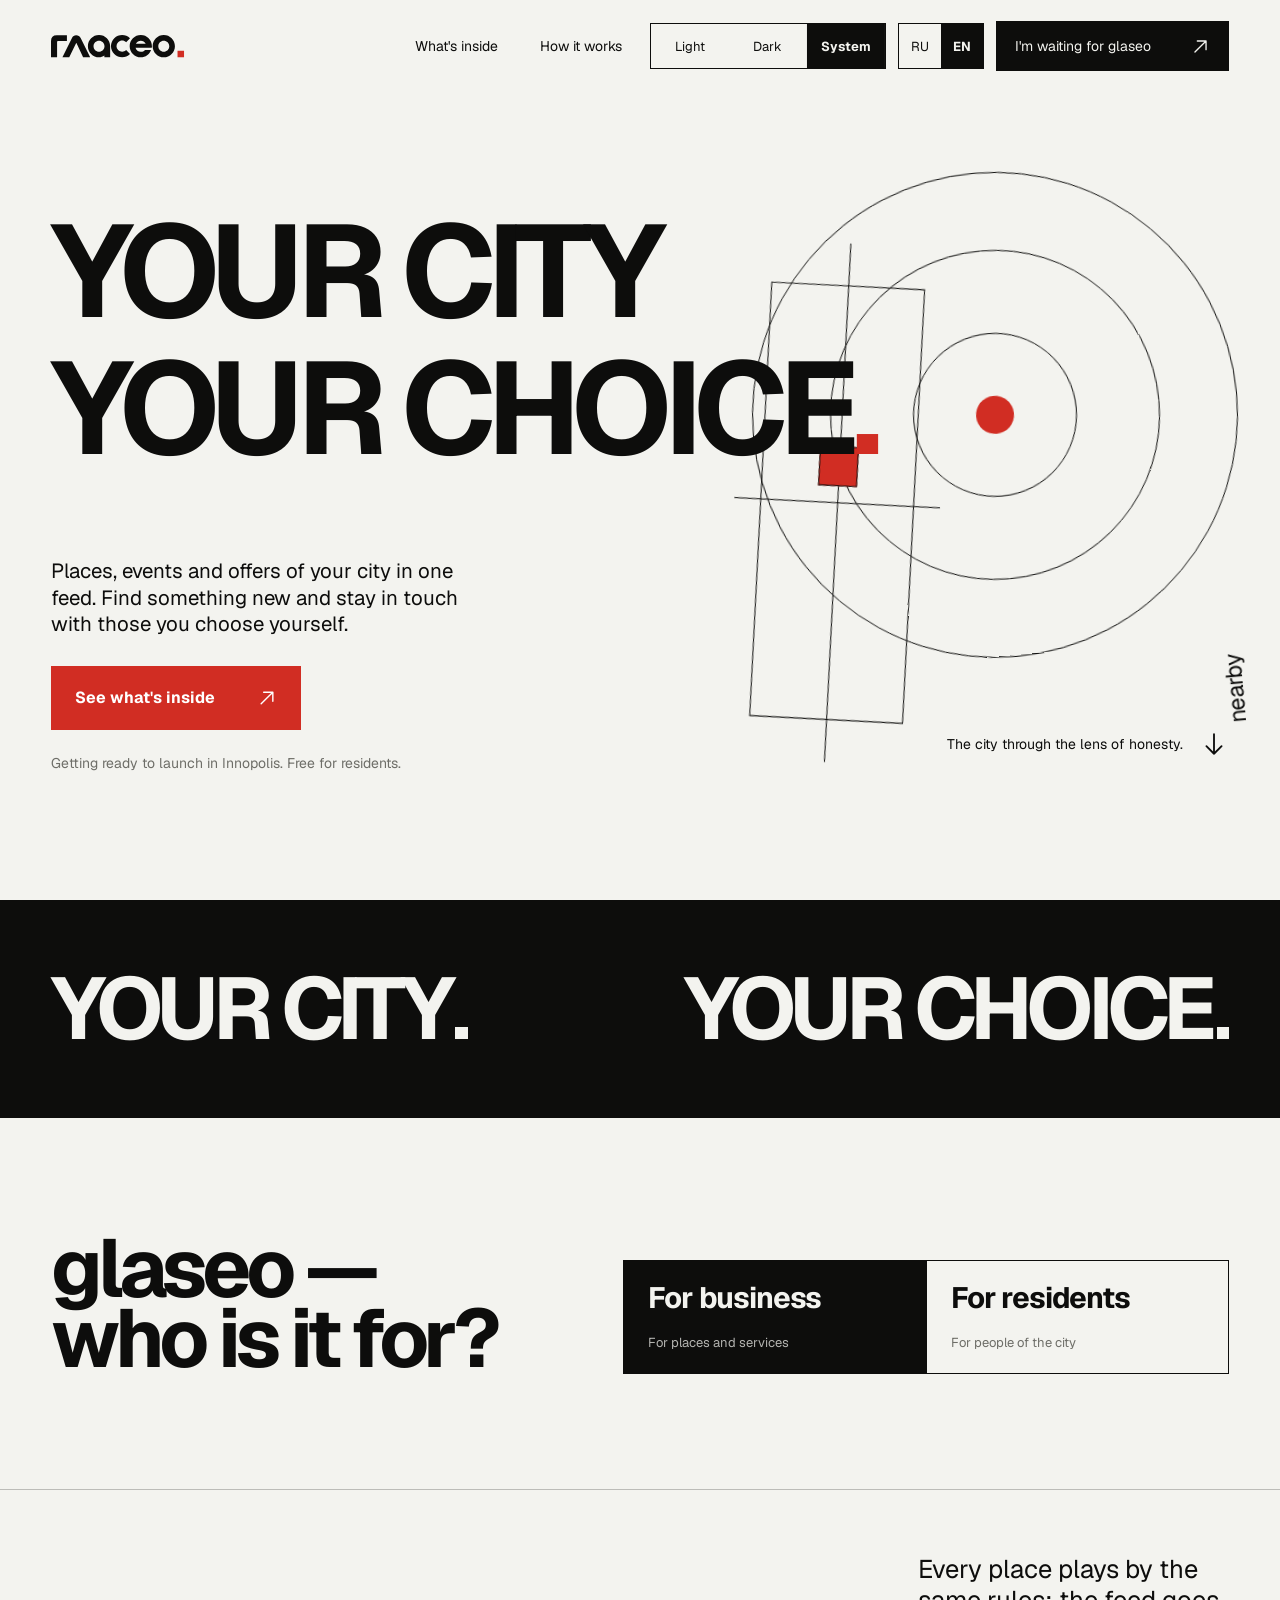
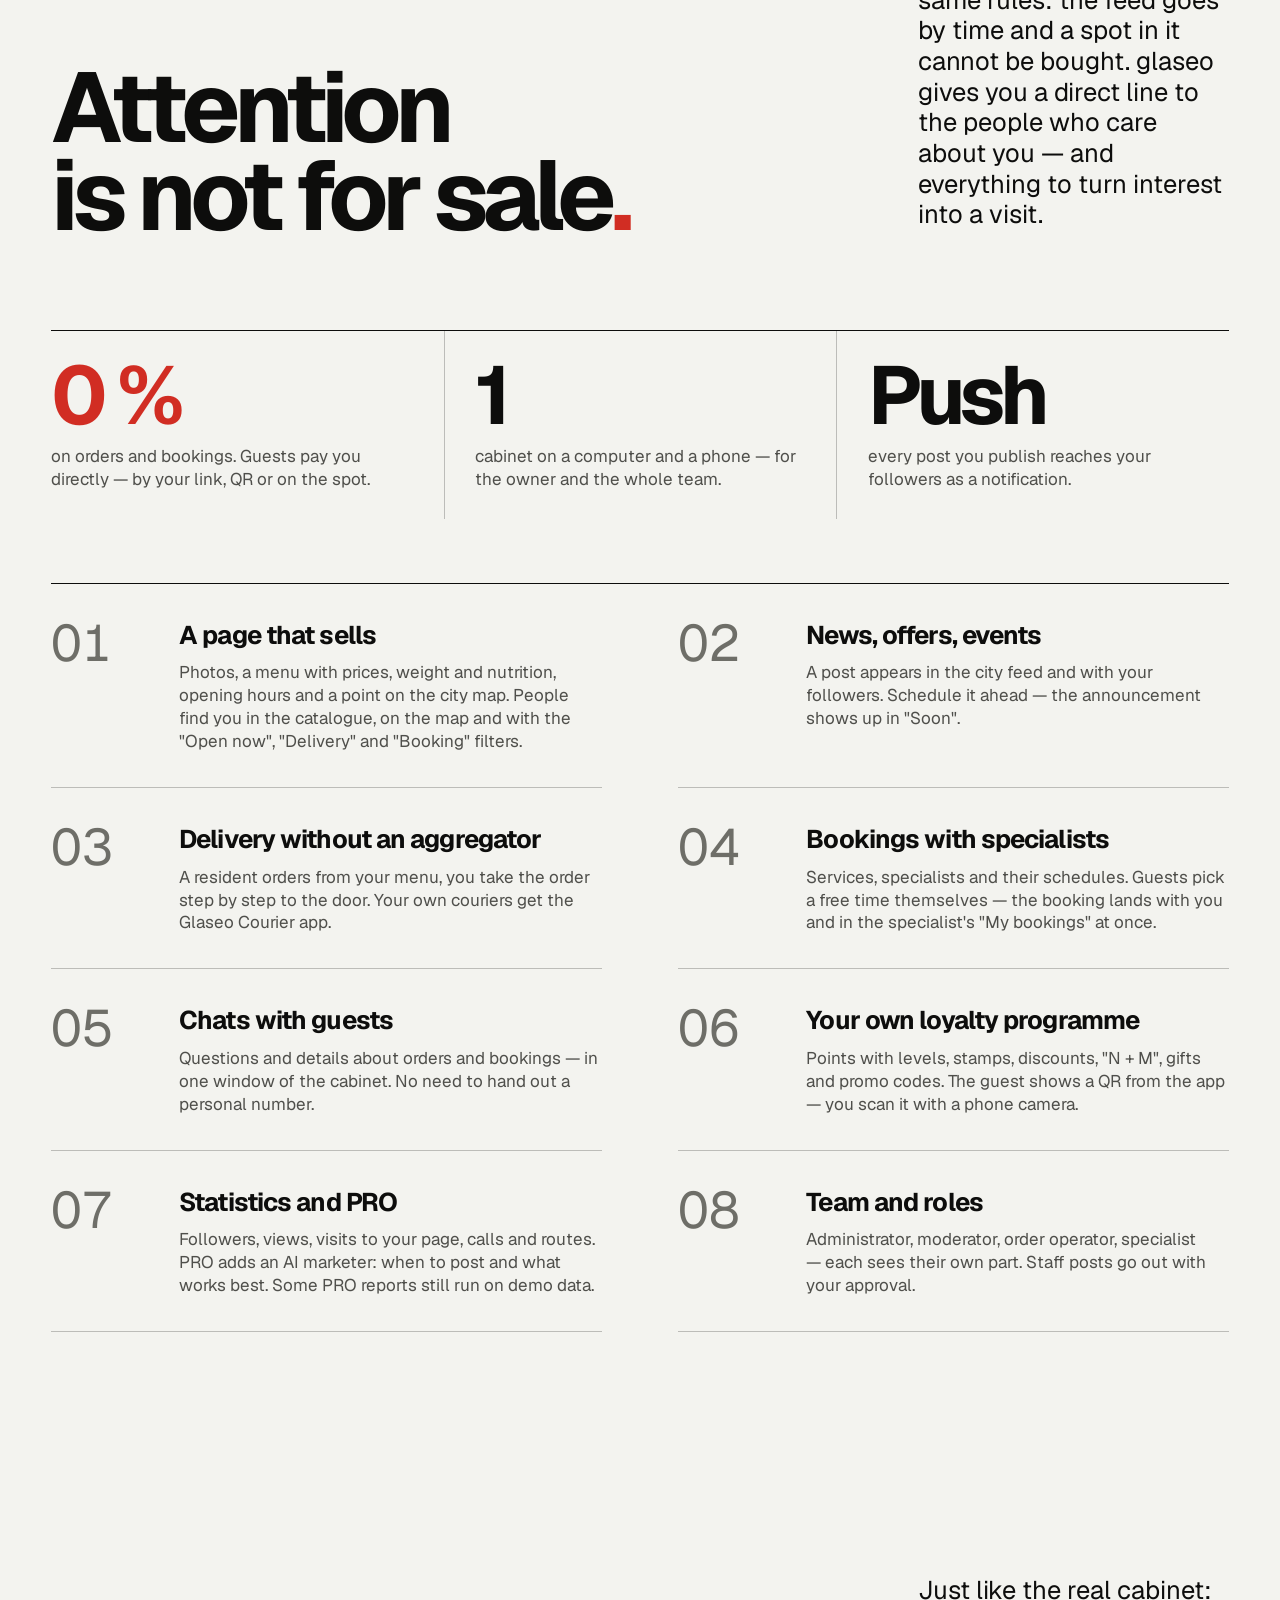
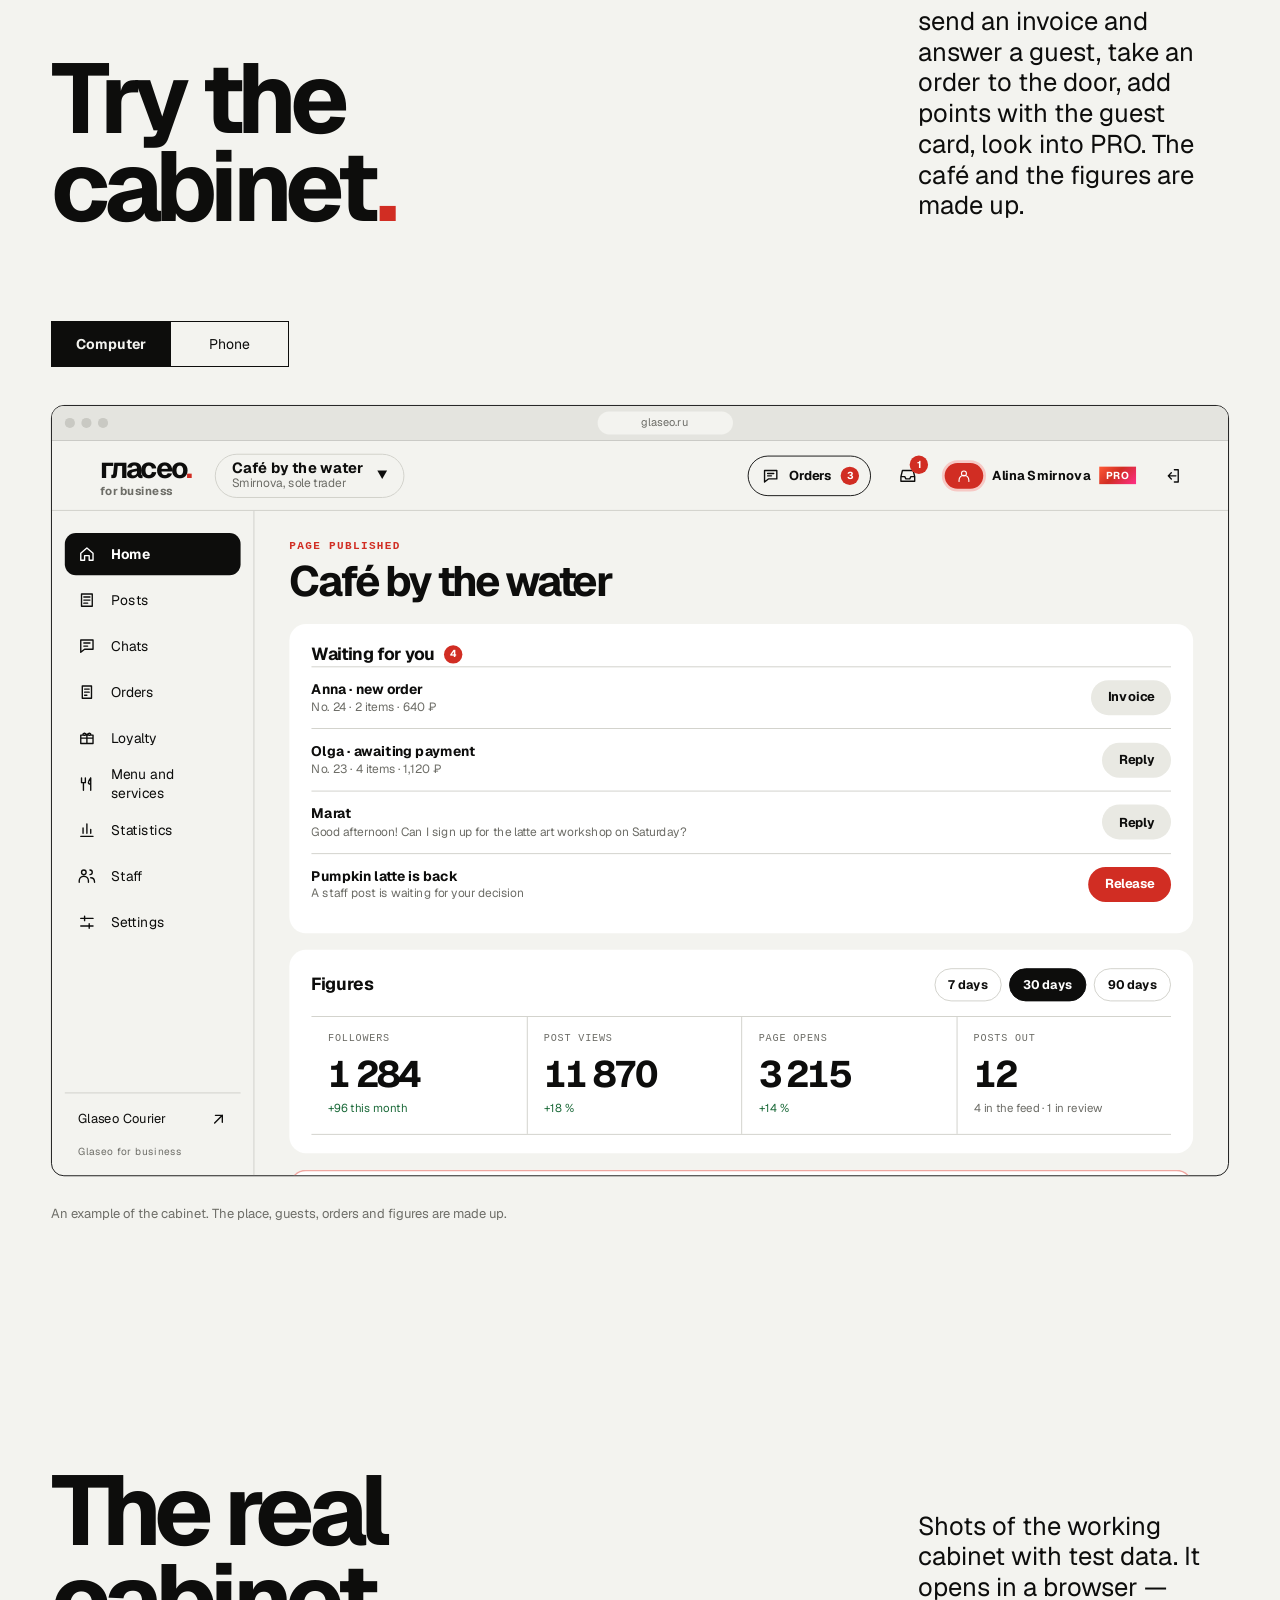
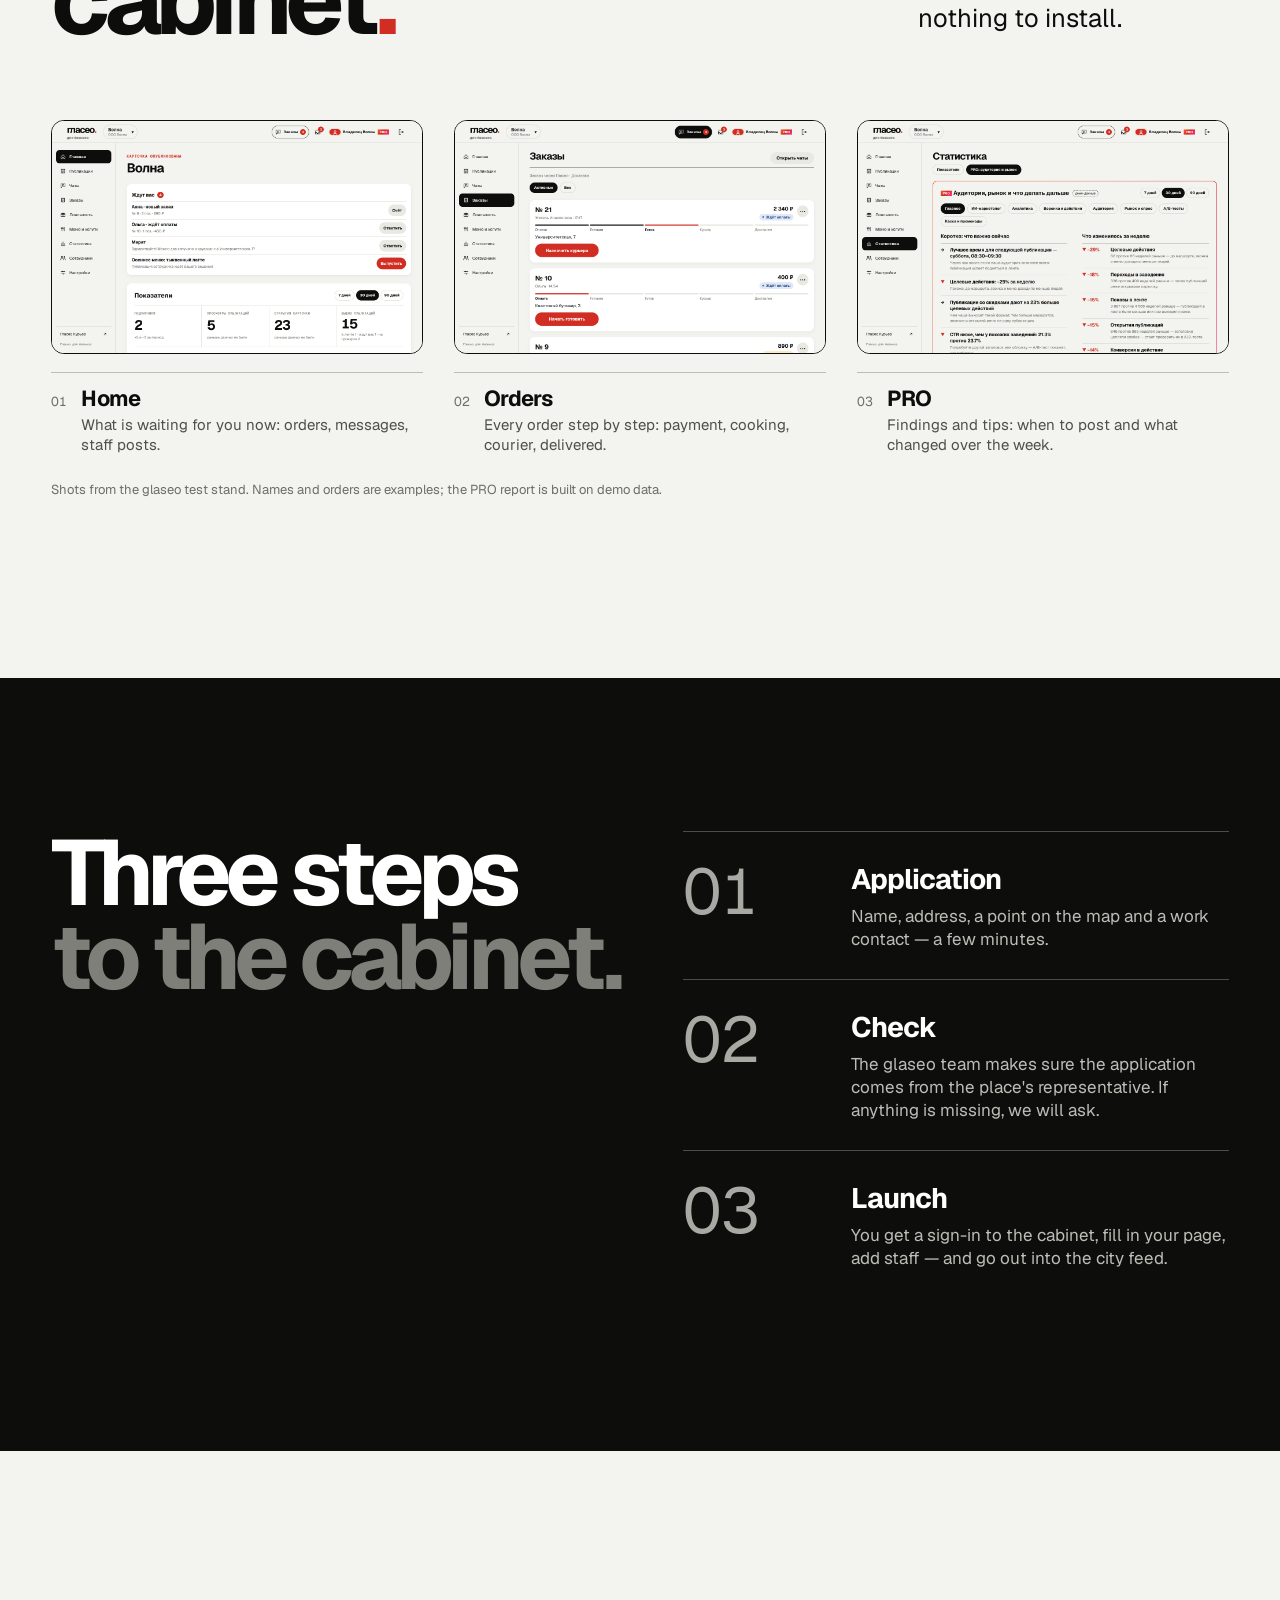
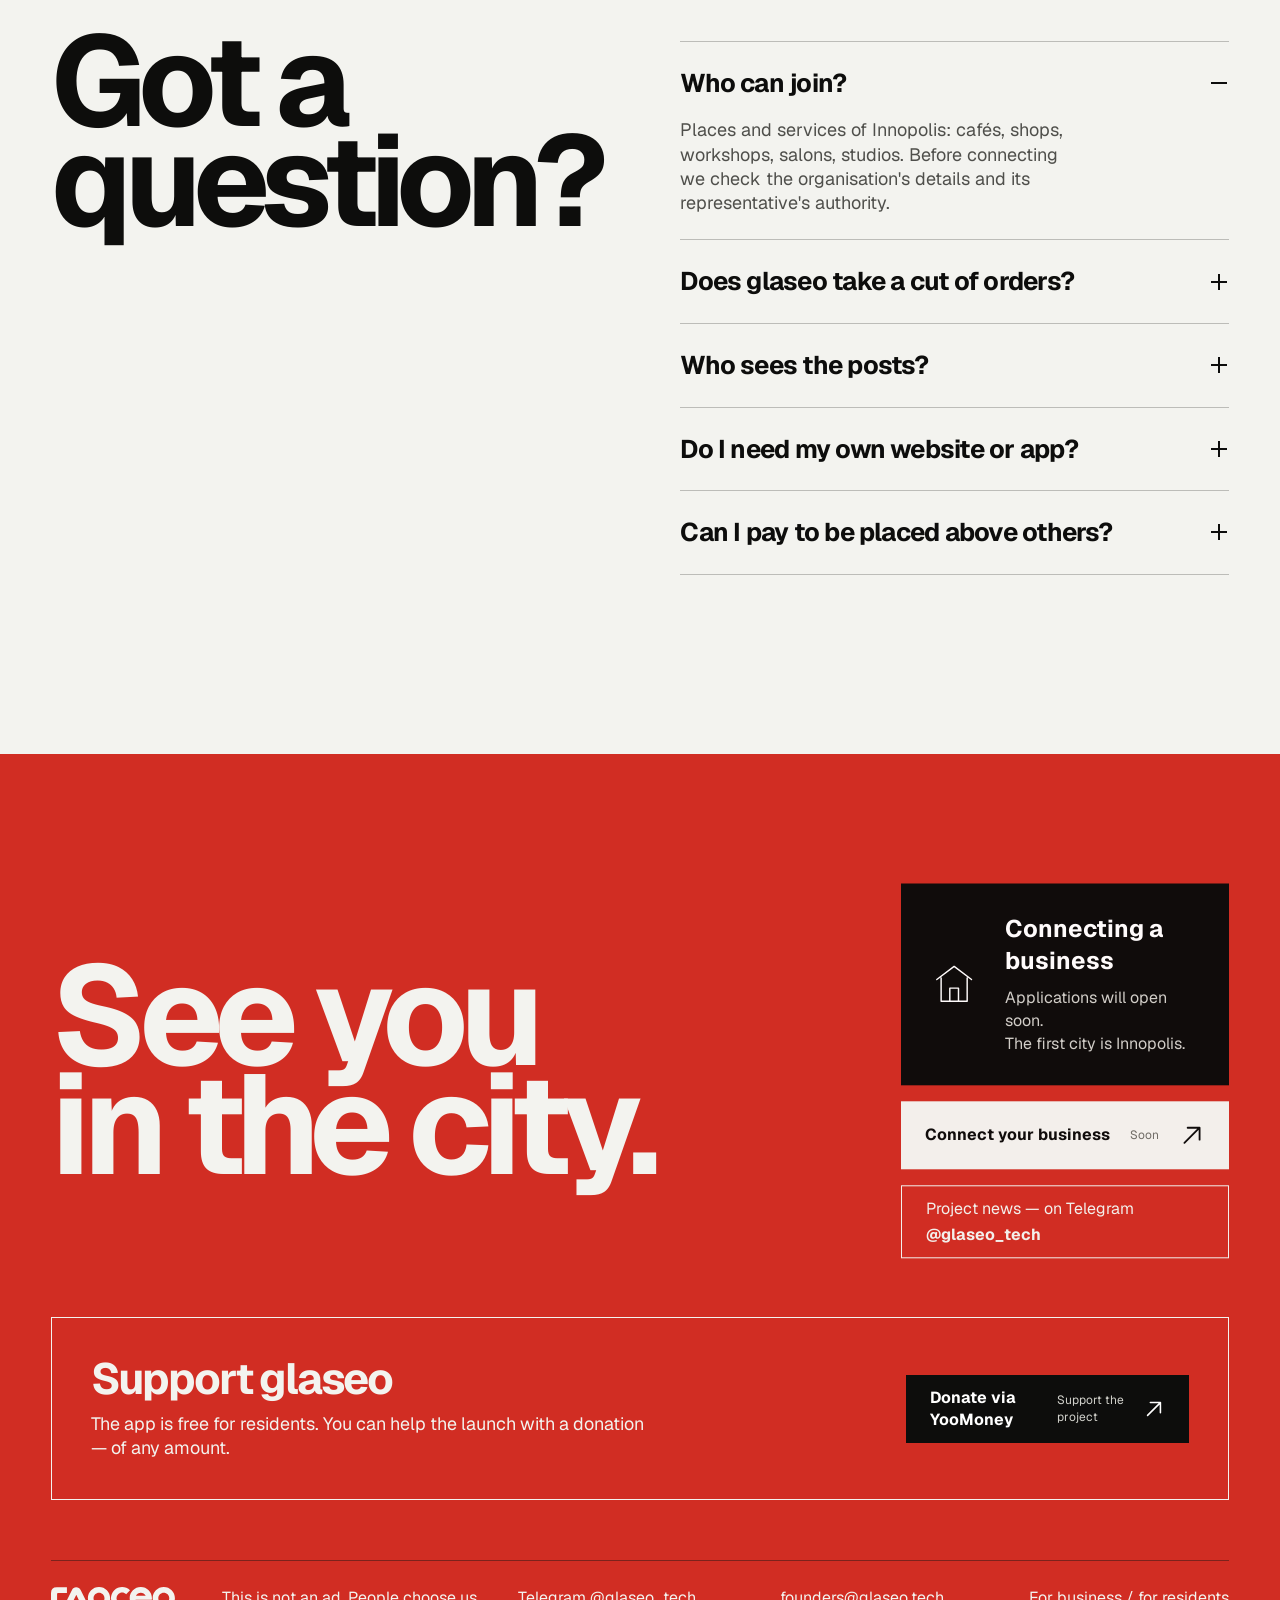
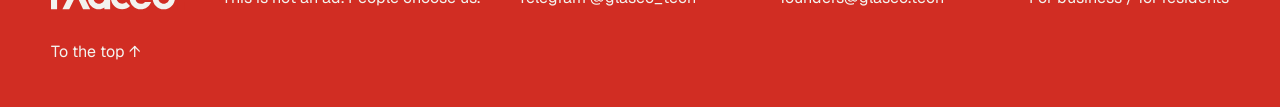
==== commit 0ce0f7bd: "ГЛАСЕО" ====
--- a/index.html
+++ b/index.html
@@ -22,6 +22,7 @@
        (at most a second and a half, should the script fail to load). -->
   <script>try{var l=new URLSearchParams(location.search).get('lang')||localStorage.getItem('glaseo-lang');if(l!=='en'&&l!=='ru')l=/^ru\b/i.test(navigator.language||'ru')?'ru':'en';document.documentElement.dataset.lang=l;setTimeout(function(){document.documentElement.classList.add('i18n-ready')},1500)}catch(e){}</script>
   <link rel="stylesheet" href="styles.css">
+  <link rel="stylesheet" href="cabinet-demo.css">
   <script src="assets/vendor/gsap.min.js" defer></script>
   <script src="assets/vendor/ScrollTrigger.min.js" defer></script>
   <!-- Where the closing buttons lead. Empty means "not available yet": the button is shown as coming soon. -->
@@ -31,6 +32,7 @@
   <meta name="okolo-donate" content="">
   <script src="intro.js" defer></script>
   <script src="script.js" defer></script>
+  <script src="cabinet-demo.js" defer></script>
   <script src="i18n.js" defer></script>
 </head>
 <body data-role="business">
@@ -300,96 +302,14 @@
     <section class="cab-demo section-pearl" id="cabinet-demo" aria-labelledby="cabinet-demo-title" data-for="business">
       <div class="section-head">
         <h2 id="cabinet-demo-title">Попробуйте<br>кабинет<span class="berry-dot">.</span></h2>
-        <p>Нажимайте: примите заказ, выпустите публикацию, загляните в статистику. Это пример с выдуманной кофейней.</p>
-      </div>
-      <div class="cab-view" role="group" aria-label="Вид кабинета" data-choice="desk">
+        <p>Всё как в настоящем кабинете: выставьте счёт и ответьте гостю, проведите заказ до двери, начислите баллы по карте гостя, загляните в PRO. Кофейня и цифры выдуманы.</p>
+      </div>
+      <div class="cab-view" role="group" aria-label="Вид кабинета">
         <button type="button" data-cab-view="desk" aria-pressed="true">Компьютер</button>
         <button type="button" data-cab-view="phone" aria-pressed="false">Телефон</button>
       </div>
       <div class="cab-stage" data-view="desk">
-        <div class="cab-frame" aria-label="Интерактивный пример кабинета бизнеса гласео">
-          <div class="cab-chrome" aria-hidden="true"><i></i><i></i><i></i><span translate="no">glaseo.ru</span></div>
-          <div class="cab-status" aria-hidden="true"><span>9:41</span><span>● ▴ ▰</span></div>
-          <div class="cab-app">
-            <header class="cab-top">
-              <span class="cab-logo"><b translate="no">гласео<i>.</i></b><small>для бизнеса</small></span>
-              <span class="cab-place"><b>Кофейня у воды</b><small>ИП Смирнова</small></span>
-              <span class="cab-user"><i aria-hidden="true">А</i><span>Алина</span><em translate="no">PRO</em></span>
-            </header>
-            <nav class="cab-nav" aria-label="Разделы кабинета"><button type="button" data-cab="home" aria-pressed="true"><svg aria-hidden="true" viewBox="0 0 24 24"><path d="M4 11 12 4l8 7v9h-5v-6H9v6H4z"/></svg><span>Главная</span></button><button type="button" data-cab="orders" aria-pressed="false"><svg aria-hidden="true" viewBox="0 0 24 24"><path d="M5 8h14l-1.5 12h-11zM9 8V6a3 3 0 0 1 6 0v2"/></svg><span>Заказы</span><b class="cab-badge" data-orders-badge>1</b></button><button type="button" data-cab="posts" aria-pressed="false"><svg aria-hidden="true" viewBox="0 0 24 24"><path d="M6 3h12v18H6zM9 8h6M9 12h6M9 16h4"/></svg><span>Публикации</span></button><button type="button" data-cab="bookings" aria-pressed="false"><svg aria-hidden="true" viewBox="0 0 24 24"><path d="M4 6h16v14H4zM4 10h16M8 3v5M16 3v5"/></svg><span>Записи</span></button><button type="button" data-cab="stats" aria-pressed="false"><svg aria-hidden="true" viewBox="0 0 24 24"><path d="M5 20V10M10 20V4M15 20v-7M20 20v-11"/></svg><span>Статистика</span></button></nav>
-            <div class="cab-main">
-
-              <div class="cab-pane" data-pane="home">
-                <p class="cab-eyebrow">Карточка опубликована</p>
-                <h3 class="cab-title">Кофейня у воды</h3>
-                <div class="cab-card">
-                  <h4>Ждут вас <b class="cab-badge" data-waiting>3</b></h4>
-                  <ul class="cab-rows">
-                    <li data-task="order"><div><strong>Анна · новый заказ</strong><small>№ 24 · 2 поз. · 640 ₽ · Университетская, 7</small></div><button type="button" class="cab-btn cab-btn-red" data-do="accept">Принять</button><p class="cab-done">Заказ принят — готовим</p></li>
-                    <li data-task="booking"><div><strong>Марат · новая запись</strong><small>Завтра, 12:30 · Мастер-класс по латте-арту</small></div><button type="button" class="cab-btn" data-do="open-bookings">Открыть</button><p class="cab-done">Запись в расписании</p></li>
-                    <li data-task="post"><div><strong>Тыквенный латте вернулся</strong><small>Публикация сотрудника ждёт вашего решения</small></div><button type="button" class="cab-btn cab-btn-red" data-do="release">Выпустить</button><p class="cab-done">Отправлено на проверку гласео</p></li>
-                  </ul>
-                  <p class="cab-empty" hidden>Всё сделано. Новые заказы и записи появятся здесь.</p>
-                </div>
-                <div class="cab-card cab-kpis">
-                  <div><small>Подписчики</small><strong>1 284</strong><span>+96 за месяц</span></div>
-                  <div><small>Просмотры публикаций</small><strong>8 930</strong><span>+18 %</span></div>
-                  <div><small>Действия в карточке</small><strong>612</strong><span>маршрут, звонок, меню</span></div>
-                </div>
-              </div>
-
-              <div class="cab-pane" data-pane="orders" hidden>
-                <h3 class="cab-title">Заказы</h3>
-                <p class="cab-sub">Оплата — напрямую вам. гласео не берёт процент.</p>
-                <div class="cab-order" data-order="24" data-step="-1">
-                  <div class="cab-order-head"><div><strong>№ 24</strong><small>Анна · 12:04 · Университетская, 7</small></div><b>640 ₽</b></div>
-                  <ol class="cab-steps"><li>Принят</li><li>Готовим</li><li>Готов</li><li>Курьер</li><li>Доставлен</li></ol>
-                  <p class="cab-items">Капучино 0,3 · Сырники со сметаной</p>
-                  <button type="button" class="cab-btn cab-btn-red" data-do="advance">Принять</button>
-                </div>
-                <div class="cab-order" data-order="23" data-step="2">
-                  <div class="cab-order-head"><div><strong>№ 23</strong><small>Ольга · 11:40 · Квантовый бульвар, 3</small></div><b>1 120 ₽</b></div>
-                  <ol class="cab-steps"><li>Принят</li><li>Готовим</li><li>Готов</li><li>Курьер</li><li>Доставлен</li></ol>
-                  <p class="cab-items">Матча с жасмином ×2 · Круассан · Тыквенный пирог</p>
-                  <button type="button" class="cab-btn cab-btn-red" data-do="advance">Передать курьеру</button>
-                </div>
-              </div>
-
-              <div class="cab-pane" data-pane="posts" hidden>
-                <div class="cab-pane-head"><h3 class="cab-title">Публикации</h3><button type="button" class="cab-btn cab-btn-red" data-do="compose">Создать публикацию</button></div>
-                <div class="cab-card cab-compose" hidden>
-                  <div class="cab-chips" role="group" aria-label="Тип публикации"><button type="button" aria-pressed="false" data-kind="Новость">Новость</button><button type="button" aria-pressed="true" data-kind="Акция">Акция</button><button type="button" aria-pressed="false" data-kind="Событие">Событие</button></div>
-                  <label>Заголовок<input type="text" value="Второй кофе в подарок до 10:00" maxlength="80" data-compose-title></label>
-                  <label>Когда выйдет<select><option>Сразу после проверки</option><option>Завтра в 08:00</option><option>В субботу в 08:30 — совет ИИ-маркетолога</option></select></label>
-                  <div class="cab-compose-foot"><button type="button" class="cab-btn" data-do="compose-cancel">Отмена</button><button type="button" class="cab-btn cab-btn-red" data-do="compose-send">Отправить на проверку</button></div>
-                </div>
-                <ul class="cab-list" data-post-list>
-                  <li><em class="cab-tag cab-tag-ok">Опубликована</em><strong>Новое сезонное меню</strong><small>Новость · 1 480 просмотров</small></li>
-                  <li><em class="cab-tag cab-tag-plan">Запланирована</em><strong>Книжный вечер у воды</strong><small>Событие · выйдет 24 октября в 18:00</small></li>
-                  <li><em class="cab-tag">Черновик</em><strong>Завтраки до 12:00</strong><small>Акция · сохранено вчера</small></li>
-                </ul>
-              </div>
-
-              <div class="cab-pane" data-pane="bookings" hidden>
-                <h3 class="cab-title">Записи</h3>
-                <div class="cab-chips" role="group" aria-label="День"><button type="button" aria-pressed="false" data-day="0">Сегодня</button><button type="button" aria-pressed="true" data-day="1">Завтра</button><button type="button" aria-pressed="false" data-day="2">Пятница</button></div>
-                <ul class="cab-slots" data-slots></ul>
-              </div>
-
-              <div class="cab-pane" data-pane="stats" hidden>
-                <div class="cab-pane-head"><h3 class="cab-title">Статистика</h3><div class="cab-chips" role="group" aria-label="Период"><button type="button" aria-pressed="true" data-period="7">7 дней</button><button type="button" aria-pressed="false" data-period="30">30 дней</button><button type="button" aria-pressed="false" data-period="90">90 дней</button></div></div>
-                <div class="cab-card cab-kpis">
-                  <div><small>Показы в ленте</small><strong data-kpi="0">3 887</strong></div>
-                  <div><small>Переходы в карточку</small><strong data-kpi="1">336</strong></div>
-                  <div><small>Маршрут, звонок, меню</small><strong data-kpi="2">82</strong></div>
-                </div>
-                <div class="cab-card"><h4>Интерес по дням</h4><div class="cab-bars" aria-hidden="true"></div></div>
-                <div class="cab-card cab-pro"><h4><em translate="no">PRO</em> ИИ-маркетолог</h4><p data-tip>Лучшее время для следующей публикации — суббота, 08:30–09:30: тогда ваши подписчики активнее всего.</p><button type="button" class="cab-btn" data-do="tip">Ещё совет</button></div>
-              </div>
-
-            </div>
-          </div>
-        </div>
+        <div class="cab-frame" id="cab-demo" role="region" aria-label="Интерактивный пример кабинета бизнеса гласео"></div>
       </div>
       <p class="honest-note">Пример кабинета. Заведение, гости, заказы и цифры выдуманы.</p>
     </section>
--- a/styles.css
+++ b/styles.css
@@ -261,99 +261,3 @@
 .screen-strip-six{grid-template-columns:repeat(3,minmax(0,300px));justify-content:center;row-gap:clamp(40px,5vw,72px)}
 .screen-strip-wide{grid-template-columns:repeat(3,minmax(0,1fr))}.screen-strip-wide img{border-radius:clamp(8px,1vw,14px)}
 @media(max-width:760px){.screen-strip.screen-strip-wide li{flex-basis:min(86vw,520px)}}
-
-/* The cabinet example. Hand-made HTML like the phone above, not the cabinet's code. The same markup is drawn as
-   a browser window on a computer and as a phone: [data-view] on .cab-stage decides. Its surface is light on either theme. */
-.cab-view{display:inline-grid;grid-template-columns:1fr 1fr;border:1px solid var(--ink);margin-bottom:clamp(24px,3vw,40px)}
-.cab-view button{min-height:44px;padding:0 24px;border:0;background:none;font-size:14px;cursor:pointer;transition:background-color .2s,color .2s}
-.cab-view button+button{border-left:1px solid var(--ink)}.cab-view button:hover{color:var(--berry)}
-.cab-view button[aria-pressed="true"]{background:var(--ink);color:var(--pearl);font-weight:700}
-.cab-stage{position:relative}
-.cab-frame{--c-bg:#f3f3ef;--c-ink:#0d0d0c;--c-muted:#6e6e68;--c-line:rgba(13,13,12,.13);--c-red:#d12d23;--c-chip:#e8e8e3;background:var(--c-bg);color:var(--c-ink);overflow:hidden;display:flex;flex-direction:column;font-size:14px;line-height:1.35;text-align:left}
-.cab-frame svg{width:20px;height:20px;flex:none}
-.cab-frame button,.cab-frame input,.cab-frame select{font:inherit;color:inherit}
-.cab-frame ::selection{background:var(--c-red);color:#fff}
-.cab-stage[data-view="desk"] .cab-frame{width:1100px;height:680px;border:1px solid var(--ink);border-radius:16px;transform-origin:top left}
-.cab-stage[data-view="phone"]{display:flex;justify-content:center}
-.cab-stage[data-view="phone"] .cab-frame{width:min(380px,100%);height:780px;border:10px solid #0d0d0c;border-radius:50px;outline:1px solid var(--line)}
-.cab-chrome{flex:none;height:38px;padding:0 14px;display:flex;align-items:center;gap:7px;background:#e4e4df;border-bottom:1px solid var(--c-line)}
-.cab-chrome i{width:11px;height:11px;border-radius:50%;background:#c9c9c3}.cab-chrome span{margin:0 auto;padding:4px 40px;border-radius:999px;background:var(--c-bg);font-size:12px;color:var(--c-muted)}
-.cab-status{display:none;flex:none;height:34px;padding:10px 28px 0;justify-content:space-between;font-size:12px;font-weight:700}
-.cab-stage[data-view="phone"] .cab-chrome{display:none}.cab-stage[data-view="phone"] .cab-status{display:flex}
-.cab-app{flex:1;min-height:0;display:grid;grid-template-columns:200px minmax(0,1fr);grid-template-rows:64px minmax(0,1fr);grid-template-areas:"top top" "nav main"}
-.cab-top{grid-area:top;display:flex;align-items:center;gap:18px;padding:0 22px;border-bottom:1px solid var(--c-line)}
-.cab-logo{display:grid;line-height:1}.cab-logo b{font-size:23px;font-weight:800;letter-spacing:-.07em}.cab-logo i{font-style:normal;color:var(--c-red)}.cab-logo small{font-size:10.5px;font-weight:700;color:var(--c-muted);margin-top:3px}
-.cab-place{display:grid;padding:6px 16px;border:1px solid var(--c-line);border-radius:999px;line-height:1.15}.cab-place b{font-size:13px}.cab-place small{font-size:11px;color:var(--c-muted)}
-.cab-user{margin-left:auto;display:flex;align-items:center;gap:8px;font-size:13px;font-weight:700}
-.cab-user i{width:30px;height:30px;border-radius:50%;background:var(--c-red);color:#fff;display:grid;place-items:center;font-style:normal}
-.cab-user em,.cab-pro em{font-style:normal;font-size:10px;font-weight:800;letter-spacing:.06em;padding:2px 6px;background:var(--c-red);color:#fff}
-.cab-nav{grid-area:nav;padding:16px 12px;border-right:1px solid var(--c-line);display:flex;flex-direction:column;gap:4px}
-.cab-nav button{position:relative;min-height:44px;padding:0 14px;border:0;border-radius:12px;background:none;display:flex;align-items:center;gap:12px;font-size:14px;cursor:pointer;text-align:left}
-.cab-nav button:hover{background:var(--c-chip)}
-.cab-nav button[aria-pressed="true"]{background:var(--c-ink);color:#fff;font-weight:700}
-.cab-badge{min-width:20px;height:20px;padding:0 6px;border-radius:999px;background:var(--c-red);color:#fff;display:inline-grid;place-items:center;font-size:11px;font-weight:800}
-.cab-nav .cab-badge{margin-left:auto}.cab-badge[hidden]{display:none}
-.cab-main{grid-area:main;overflow:auto;overscroll-behavior:contain;padding:28px 34px;scrollbar-width:thin}
-.cab-eyebrow{font-size:11px;font-weight:800;letter-spacing:.14em;text-transform:uppercase;color:var(--c-red)}
-.cab-title{font-size:32px;font-weight:800;letter-spacing:-.055em;line-height:1;margin:6px 0 20px}
-.cab-pane-head{display:flex;flex-wrap:wrap;align-items:center;justify-content:space-between;gap:12px;margin-bottom:20px}.cab-pane-head .cab-title{margin:0}
-.cab-sub{margin:-10px 0 16px;color:var(--c-muted);font-size:13px}
-.cab-card{background:#fff;border-radius:18px;padding:18px 20px;margin-bottom:14px}
-.cab-card h4{display:flex;align-items:center;gap:8px;font-size:17px;letter-spacing:-.02em;margin:0 0 8px}
-.cab-rows{list-style:none;margin:0;padding:0}
-.cab-rows li{display:grid;grid-template-columns:minmax(0,1fr) auto;align-items:center;gap:12px;padding:12px 0;border-top:1px solid var(--c-line)}
-.cab-rows strong,.cab-list strong{display:block;font-size:14px}.cab-rows small,.cab-list small{display:block;font-size:12.5px;color:var(--c-muted)}
-.cab-done{display:none;font-size:12.5px;color:var(--c-muted);font-weight:700}.cab-done::before{content:"✓ ";color:var(--c-ink)}
-.cab-rows li.is-done .cab-btn{display:none}.cab-rows li.is-done .cab-done{display:block}.cab-rows li.is-done strong{color:var(--c-muted)}
-.cab-empty{padding:12px 0 2px;color:var(--c-muted);font-size:13px}
-.cab-btn{min-height:36px;padding:0 16px;border:0;border-radius:999px;background:var(--c-chip);font-size:13px;font-weight:700;white-space:nowrap;cursor:pointer;transition:opacity .15s,transform .15s}
-.cab-btn:hover{opacity:.82}.cab-btn:active{transform:scale(.97)}.cab-btn-red{background:var(--c-red);color:#fff}
-.cab-btn[disabled]{background:none;color:var(--c-muted);cursor:default;padding:0}
-.cab-kpis{display:grid;grid-template-columns:repeat(3,minmax(0,1fr));padding:16px 4px}
-.cab-kpis>div{padding:2px 16px;min-width:0}.cab-kpis>div+div{border-left:1px solid var(--c-line)}
-.cab-kpis small{display:block;font-size:10.5px;letter-spacing:.07em;text-transform:uppercase;color:var(--c-muted)}
-.cab-kpis strong{display:block;font-size:30px;font-weight:800;letter-spacing:-.05em;margin:6px 0 2px;font-variant-numeric:tabular-nums}
-.cab-kpis span{font-size:12px;color:var(--c-muted)}
-.cab-order{background:#fff;border-radius:18px;padding:18px 20px;margin-bottom:14px}
-.cab-order-head{display:flex;justify-content:space-between;align-items:start;gap:12px}.cab-order-head strong{font-size:21px;letter-spacing:-.04em}.cab-order-head small{display:block;font-size:12.5px;color:var(--c-muted)}.cab-order-head b{font-size:17px;white-space:nowrap}
-.cab-steps{list-style:none;margin:14px 0 10px;padding:0;display:grid;grid-template-columns:repeat(5,minmax(0,1fr));gap:4px}
-.cab-steps li{padding-top:7px;border-top:4px solid #e2e2dc;font-size:11px;color:var(--c-muted);transition:border-color .3s}
-.cab-steps li.is-past{border-color:var(--c-ink);color:var(--c-ink)}.cab-steps li.is-now{border-color:var(--c-red);color:var(--c-ink);font-weight:800}
-.cab-items{font-size:13px;margin-bottom:12px}
-.cab-chips{display:flex;flex-wrap:wrap;gap:6px}
-.cab-chips button{min-height:34px;padding:0 14px;border:1px solid rgba(13,13,12,.2);border-radius:999px;background:#fff;font-size:13px;cursor:pointer}
-.cab-chips button[aria-pressed="true"]{background:var(--c-ink);border-color:var(--c-ink);color:#fff;font-weight:700}
-.cab-compose label{display:grid;gap:6px;margin-top:12px;font-size:12px;color:var(--c-muted)}
-.cab-compose input,.cab-compose select{width:100%;min-height:42px;padding:0 12px;border:1px solid rgba(13,13,12,.2);border-radius:10px;background:#fff;font-size:14px;color:var(--c-ink)}
-.cab-compose-foot{display:flex;justify-content:flex-end;gap:8px;margin-top:16px}
-.cab-list{list-style:none;margin:0;padding:0}
-.cab-list li{display:grid;gap:3px;justify-items:start;background:#fff;border-radius:14px;padding:14px 16px;margin-bottom:8px}
-.cab-tag{font-style:normal;font-size:11px;font-weight:700;padding:3px 9px;border-radius:999px;background:var(--c-chip);margin-bottom:3px}
-.cab-tag-ok{background:var(--c-ink);color:#fff}.cab-tag-plan{background:none;box-shadow:inset 0 0 0 1px var(--c-red);color:var(--c-red)}.cab-tag-review{background:#fbe3e1;color:var(--c-red)}
-.cab-list li.is-new,.cab-slots li.is-new{animation:cab-in .5s ease-out}
-@keyframes cab-in{from{opacity:0;transform:translateY(-8px)}}
-.cab-slots{list-style:none;margin:16px 0 0;padding:0}
-.cab-slots li{display:grid;grid-template-columns:56px minmax(0,1fr) auto;align-items:center;gap:12px;background:#fff;border-radius:14px;padding:12px 16px;margin-bottom:8px}
-.cab-slots time{font-size:16px;font-weight:800;font-variant-numeric:tabular-nums}.cab-slots strong{display:block}.cab-slots small{display:block;font-size:12.5px;color:var(--c-muted)}
-.cab-slots li.is-free{background:none;box-shadow:inset 0 0 0 1px rgba(13,13,12,.18);color:var(--c-muted)}
-.cab-bars{height:140px;display:flex;align-items:flex-end;gap:5px;padding-top:6px}
-.cab-bars i{flex:1;min-width:2px;background:var(--c-ink);border-radius:4px 4px 0 0;transition:height .4s}.cab-bars i:last-child{background:var(--c-red)}
-.cab-pro{box-shadow:inset 0 0 0 1.5px var(--c-red)}.cab-pro p{font-size:14px;margin-bottom:12px;min-height:38px}
-/* The phone layout: the sections move to a bottom bar, the header keeps the place and the avatar. */
-.cab-stage[data-view="phone"] .cab-app{grid-template-columns:minmax(0,1fr);grid-template-rows:56px minmax(0,1fr) auto;grid-template-areas:"top" "main" "nav"}
-.cab-stage[data-view="phone"] .cab-top{padding:0 16px;gap:10px}
-.cab-stage[data-view="phone"] .cab-logo small,.cab-stage[data-view="phone"] .cab-user>span,.cab-stage[data-view="phone"] .cab-user em{display:none}
-.cab-stage[data-view="phone"] .cab-logo b{font-size:20px}.cab-stage[data-view="phone"] .cab-place{padding:4px 12px}
-.cab-stage[data-view="phone"] .cab-nav{flex-direction:row;gap:0;padding:6px 4px 14px;border-right:0;border-top:1px solid var(--c-line)}
-.cab-stage[data-view="phone"] .cab-nav button{flex:1;min-width:0;flex-direction:column;justify-content:center;gap:3px;min-height:50px;padding:0 2px;font-size:10px;border-radius:10px;text-align:center}
-.cab-stage[data-view="phone"] .cab-nav button[aria-pressed="true"]{background:none;color:var(--c-red)}
-.cab-stage[data-view="phone"] .cab-nav .cab-badge{position:absolute;top:2px;left:calc(50% + 6px);min-width:17px;height:17px;font-size:10px;padding:0 4px}
-.cab-stage[data-view="phone"] .cab-main{padding:18px 14px}
-.cab-stage[data-view="phone"] .cab-title{font-size:27px}
-.cab-stage[data-view="phone"] .cab-rows li{grid-template-columns:minmax(0,1fr)}.cab-stage[data-view="phone"] .cab-rows .cab-btn{justify-self:start}
-.cab-stage[data-view="phone"] .cab-kpis{padding:14px 0}.cab-stage[data-view="phone"] .cab-kpis>div{padding:0 10px}
-.cab-stage[data-view="phone"] .cab-kpis strong{font-size:20px}.cab-stage[data-view="phone"] .cab-kpis small{font-size:9px;letter-spacing:.03em}
-.cab-stage[data-view="phone"] .cab-kpis span{display:none}
-.cab-stage[data-view="phone"] .cab-card,.cab-stage[data-view="phone"] .cab-order{padding:16px}
-.cab-stage[data-view="phone"] .cab-steps li{font-size:9.5px}
-@media(max-width:420px){.cab-stage[data-view="phone"] .cab-frame{height:min(780px,calc(100svh - 120px));min-height:600px;border-width:8px;border-radius:40px}}
--- a/cabinet-demo.css
+++ b/cabinet-demo.css
@@ -0,0 +1,274 @@
+/* The business cabinet example (#cabinet-demo), drawn by cabinet-demo.js. Hand-made to look like the real cabinet —
+   its tokens, icons and layout — but not its code: made-up data, nothing leaves the page. Its surface is light on
+   either theme, like the cabinet itself. [data-view] on .cab-stage draws it as a browser window or as a phone. */
+.cab-view{display:inline-grid;grid-template-columns:1fr 1fr;border:1px solid var(--ink);margin-bottom:clamp(24px,3vw,40px)}
+.cab-view button{min-height:44px;padding:0 24px;border:0;background:none;font-size:14px;cursor:pointer;transition:background-color .2s,color .2s}
+.cab-view button+button{border-left:1px solid var(--ink)}.cab-view button:hover{color:var(--berry)}
+.cab-view button[aria-pressed="true"]{background:var(--ink);color:var(--pearl);font-weight:700}
+.cab-stage{position:relative}
+
+.cab-frame{--paper:#f3f3ef;--ink:#0d0d0c;--red:#d12d23;--text:#343431;--muted:#6d6d67;--line:#cfcfc9;--hair:rgba(13,13,12,.12);--soft:#e9e9e3;--grey-bg:#ebebe6;
+  --good:#1d6b3b;--good-bg:#dff1e4;--wait:#2a4f8f;--wait-bg:#e1e9f7;--warn:#7a4b06;--warn-bg:#fbe9c9;--accent:linear-gradient(135deg,#ff5a36,#d12d23 45%,#ff2e88);
+  position:relative;overflow:hidden;display:flex;flex-direction:column;background:var(--paper);color:var(--ink);font-family:Geist,Arial,sans-serif;font-size:14px;line-height:1.38;text-align:left;letter-spacing:0}
+.cab-frame *{box-sizing:border-box}
+.cab-frame [hidden]{display:none!important}
+:where(.cab-frame) :is(h1,h2,h3,h4,p){margin:0;letter-spacing:normal;text-wrap:wrap}
+:where(.cab-frame) :is(button,input,select,textarea){font:inherit;color:inherit}
+:where(.cab-frame) button{cursor:pointer}
+.cab-frame svg{width:20px;height:20px;flex:none;fill:none;stroke:currentColor;stroke-width:1.8;stroke-linecap:round;stroke-linejoin:round}
+.cab-frame ::selection{background:var(--red);color:#fff}
+.cab-frame :focus-visible{outline:2px dotted var(--red);outline-offset:2px}
+
+/* The two frames */
+.cab-stage[data-view="desk"] .cab-frame{width:1280px;height:838px;border:1px solid var(--ink);border-radius:14px;transform-origin:top left}
+.cab-stage[data-view="phone"]{display:flex;justify-content:center}
+.cab-stage[data-view="phone"] .cab-frame{width:min(390px,100%);height:min(820px,calc(100svh - 40px));min-height:640px;border:10px solid #0d0d0c;border-radius:50px;outline:1px solid var(--line)}
+.cd-chrome{flex:none;height:38px;padding:0 14px;display:flex;align-items:center;gap:7px;background:#e4e4df;border-bottom:1px solid var(--hair)}
+.cd-chrome i{width:11px;height:11px;border-radius:50%;background:#c9c9c3}
+.cd-chrome span{margin:0 auto;padding:4px 48px;border-radius:999px;background:var(--paper);font-size:12px;color:var(--muted)}
+.cd-status{display:none;flex:none;height:30px;padding:8px 26px 0;justify-content:space-between;font-size:12px;font-weight:700}
+.cab-stage[data-view="phone"] .cd-chrome{display:none}.cab-stage[data-view="phone"] .cd-status{display:flex}
+
+/* Shell: header, sections, main */
+.cd-app{flex:1;min-height:0;display:grid;grid-template-columns:220px minmax(0,1fr);grid-template-rows:76px minmax(0,1fr);grid-template-areas:"top top" "nav main"}
+.cd-top{grid-area:top;display:flex;align-items:center;gap:26px;padding:0 40px 0 52px;border-bottom:1px solid var(--line)}
+.cd-brand{display:grid;line-height:1}.cd-brand b{font-size:31px;font-weight:900;letter-spacing:-.075em}.cd-brand b i{font-style:normal;color:var(--red)}.cd-brand small{font-size:12.5px;font-weight:700;color:var(--muted);margin-top:4px}
+.cd-place{position:relative}
+.cd-place>button{display:flex;align-items:center;gap:14px;min-height:48px;padding:4px 18px;border:1px solid var(--line);border-radius:999px;background:none;text-align:left;line-height:1.15}
+.cd-place>button b{display:block;font-size:16px}.cd-place>button small{display:block;font-size:13px;color:var(--muted)}.cd-place>button i{font-style:normal;font-size:13px}
+.cd-menu{position:absolute;z-index:30;top:calc(100% + 6px);left:0;min-width:260px;padding:6px;background:#fff;border:1px solid var(--line);border-radius:16px;box-shadow:0 16px 40px rgba(13,13,12,.14)}
+.cd-menu button{width:100%;display:grid;gap:1px;padding:10px 12px;border:0;border-radius:10px;background:none;text-align:left}.cd-menu button:hover{background:var(--soft)}
+.cd-menu button[aria-current="true"]{background:var(--ink);color:#fff}.cd-menu small{font-size:12px;opacity:.7}
+.cd-top-right{margin-left:auto;display:flex;align-items:center;gap:20px}
+.cd-orders-btn{display:flex;align-items:center;gap:10px;min-height:44px;padding:0 12px 0 14px;border:1px solid var(--ink);border-radius:999px;background:none;font-weight:700;font-size:14px}
+.cd-orders-btn[aria-pressed="true"]{background:var(--ink);color:#fff}
+.cd-icon-btn{position:relative;width:40px;height:40px;display:grid;place-items:center;border:0;border-radius:50%;background:none}.cd-icon-btn:hover{background:var(--soft)}
+.cd-icon-btn .cd-count{position:absolute;top:-2px;right:-2px}
+.cd-me{display:flex;align-items:center;gap:10px;font-weight:700;font-size:14px;border:0;background:none;padding:0}
+.cd-me>i{width:42px;height:28px;border-radius:999px;background:var(--red);color:#fff;display:grid;place-items:center;box-shadow:0 0 0 3px #f6c9c5}.cd-me>i svg{width:16px;height:16px}
+.cd-pro{display:inline-block;padding:2px 7px;background:var(--accent);color:#fff;font-size:11px;font-weight:800;letter-spacing:.06em;font-style:normal;line-height:1.35}
+.cd-count{min-width:20px;height:20px;padding:0 6px;border-radius:999px;background:var(--red);color:#fff;display:inline-grid;place-items:center;font-size:11px;font-weight:800;font-style:normal;line-height:1}
+.cd-count:empty,.cd-count[data-zero]{display:none}
+.cd-nav{grid-area:nav;padding:24px 14px 18px;border-right:1px solid var(--line);display:flex;flex-direction:column;gap:4px;overflow:auto}
+.cd-nav>button{min-height:46px;padding:0 14px;border:0;border-radius:12px;background:none;display:flex;align-items:center;gap:16px;font-size:15px;text-align:left}
+.cd-nav>button:hover{background:var(--soft)}.cd-nav>button[aria-current="page"]{background:var(--ink);color:#fff;font-weight:700}
+.cd-nav-foot{margin-top:auto;border-top:1px solid var(--line);padding:18px 14px 0;display:grid;gap:18px}
+.cd-nav-foot span{display:flex;justify-content:space-between;font-size:14px}.cd-nav-foot small{font-size:11px;letter-spacing:.06em;color:var(--muted)}
+.cd-main{grid-area:main;position:relative;overflow:auto;overscroll-behavior:contain;padding:30px 38px 60px;scrollbar-width:thin}
+.cd-tabbar,.cd-sheet,.cd-sheet-back{display:none}
+
+/* Shared pieces */
+.cd-eyebrow{font-family:ui-monospace,Menlo,monospace;font-size:12px;font-weight:700;letter-spacing:.12em;text-transform:uppercase;color:var(--red)}
+.cd-h1{font-size:46px;font-weight:900;letter-spacing:-.06em;line-height:1;margin:6px 0 24px!important}
+.cd-head{display:flex;flex-wrap:wrap;align-items:center;justify-content:space-between;gap:12px;margin-bottom:20px}.cd-head .cd-h1{margin:0!important}
+.cd-head-line{padding-bottom:18px;border-bottom:1px solid var(--ink)}
+.cd-lead{color:var(--muted);font-size:13.5px;margin-top:-14px!important;margin-bottom:18px!important}
+.cd-card{background:#fff;border-radius:18px;padding:20px 24px;margin-bottom:18px}
+.cd-card>h3,.cd-h3{display:flex;align-items:center;gap:10px;font-size:19px;font-weight:800;letter-spacing:-.02em}
+.cd-sec-title{display:flex;justify-content:space-between;align-items:baseline;padding-bottom:12px;border-bottom:1px solid var(--ink);margin-bottom:10px}
+.cd-sec-title b{font-size:19px;letter-spacing:-.02em}.cd-sec-title small{font-size:11.5px;color:var(--muted)}
+.cd-btn{min-height:38px;padding:0 18px;border:0;border-radius:999px;background:var(--soft);font-size:14px;font-weight:700;white-space:nowrap;transition:filter .15s,transform .15s}
+.cd-btn:hover{filter:brightness(.95)}.cd-btn:active{transform:scale(.97)}
+.cd-btn-red{background:var(--red);color:#fff}.cd-btn-ghost{background:none;box-shadow:inset 0 0 0 1px var(--line)}.cd-btn-big{min-height:46px;padding:0 24px;font-size:15px}
+.cd-btn[disabled]{opacity:.5;cursor:default}
+.cd-chips{display:flex;flex-wrap:wrap;gap:8px}
+.cd-chips>button{display:inline-flex;align-items:center;gap:6px;min-height:36px;padding:0 14px;border:1px solid var(--line);border-radius:999px;background:none;font-size:13.5px;font-weight:700}
+.cd-chips>button[aria-pressed="true"]{background:var(--ink);border-color:var(--ink);color:#fff}
+.cd-badge{display:inline-flex;align-items:center;gap:6px;padding:3px 10px;border-radius:999px;font-size:12.5px;font-weight:600;line-height:1.4;white-space:nowrap;background:var(--grey-bg);color:var(--text)}
+.cd-badge::before{content:"";width:6px;height:6px;border-radius:50%;background:currentColor;opacity:.8}
+.cd-good{background:var(--good-bg);color:var(--good)}.cd-wait{background:var(--wait-bg);color:var(--wait)}.cd-warn{background:var(--warn-bg);color:var(--warn)}.cd-bad{background:#f6dcd9;color:#9d231b}
+.cd-rows{list-style:none;margin:0;padding:0}
+.cd-rows>li{display:grid;grid-template-columns:minmax(0,1fr) auto;align-items:center;gap:14px;padding:14px 0;border-top:1px solid var(--line)}
+.cd-rows strong{display:block;font-size:15px}.cd-rows small{display:block;font-size:13px;color:var(--muted);overflow:hidden;text-overflow:ellipsis;white-space:nowrap}
+.cd-row-btn{width:100%;display:grid;grid-template-columns:minmax(0,1fr) auto;align-items:center;gap:12px;padding:13px 4px;border:0;border-bottom:1px solid var(--line);background:none;text-align:left}
+.cd-row-btn:hover{background:rgba(13,13,12,.03)}.cd-row-btn>span{display:grid;gap:4px;justify-items:start;min-width:0}
+.cd-row-btn strong{font-size:15.5px;max-width:100%;overflow:hidden;text-overflow:ellipsis;white-space:nowrap}.cd-row-btn small{font-size:12.5px;color:var(--muted)}.cd-row-btn>i{font-style:normal;font-size:20px;color:var(--muted)}
+.cd-field{display:grid;gap:7px;margin-bottom:16px;font-size:13.5px;font-weight:700}
+.cd-field>span{display:flex;justify-content:space-between}.cd-field>span small{font-weight:400;color:var(--muted)}
+.cd-input{width:100%;min-height:46px;padding:10px 14px;border:1px solid var(--line);border-radius:14px;background:#fff;font-size:15px;font-weight:400;color:var(--ink)}
+textarea.cd-input{min-height:96px;resize:vertical}
+.cd-input::placeholder{color:#8d8d86;font-weight:700}
+.cd-kpis{display:grid;grid-template-columns:repeat(4,minmax(0,1fr));border-top:1px solid var(--line);border-bottom:1px solid var(--line);margin-top:16px}
+.cd-kpis>div{padding:16px 18px 18px;min-width:0}.cd-kpis>div+div{border-left:1px solid var(--line)}
+.cd-kpis small{display:block;font-family:ui-monospace,Menlo,monospace;font-size:11px;letter-spacing:.08em;text-transform:uppercase;color:var(--muted)}
+.cd-kpis strong{display:block;font-size:40px;font-weight:900;letter-spacing:-.05em;line-height:1.05;margin:10px 0 6px;font-variant-numeric:tabular-nums}
+.cd-kpis span{font-size:12.5px;color:var(--muted)}
+.cd-up{color:var(--good)!important}.cd-down{color:var(--red)!important}
+.cd-switch{position:relative;width:44px;height:26px;flex:none;border:0;border-radius:999px;background:#c9c9c3;transition:background .2s}
+.cd-switch::after{content:"";position:absolute;top:3px;left:3px;width:20px;height:20px;border-radius:50%;background:#fff;transition:transform .2s}
+.cd-switch[aria-checked="true"]{background:var(--ink)}.cd-switch[aria-checked="true"]::after{transform:translateX(18px)}
+.cd-empty{padding:26px;border-radius:16px;background:#fff;color:var(--muted);text-align:center}
+.cd-back{border:0;background:none;padding:0;margin-bottom:14px;font-weight:700;color:var(--muted)}
+.cd-grid3{display:grid;grid-template-columns:1.2fr 1fr 1fr;gap:28px;align-items:start}
+.cd-grid2{display:grid;grid-template-columns:minmax(0,1fr) minmax(0,.9fr);gap:36px;align-items:start}
+.cd-note{font-size:13px;color:var(--muted)}
+.cd-toast{position:absolute;z-index:40;left:50%;bottom:22px;transform:translate(-50%,20px);opacity:0;max-width:min(520px,90%);padding:12px 20px;border-radius:14px;background:var(--ink);color:#fff;font-size:14px;font-weight:700;text-align:center;pointer-events:none;transition:opacity .25s,transform .25s}
+.cd-toast.is-on{opacity:1;transform:translate(-50%,0)}
+.cd-new{animation:cd-in .45s ease-out}@keyframes cd-in{from{opacity:0;transform:translateY(-8px)}}
+
+/* Home */
+.cd-team-row{display:flex;align-items:center;gap:12px;padding:12px 14px;margin-bottom:8px;border-radius:14px;background:#fff}
+.cd-team-row b{font-size:14px}.cd-team-row small{display:block;font-size:12px;color:var(--muted)}
+.cd-ava{width:36px;height:36px;flex:none;border-radius:50%;background:var(--soft);display:grid;place-items:center;font-weight:700}
+.cd-history li{padding:10px 0;border-bottom:1px solid var(--line);list-style:none}.cd-history{margin:0;padding:0}
+.cd-history time{font-size:11.5px;color:var(--muted)}.cd-history b{display:block;font-size:13.5px}.cd-history small{font-size:12px;color:var(--muted)}
+.cd-quick{display:flex;flex-wrap:wrap;gap:8px;margin:12px 0 6px}
+.cd-pro-card{box-shadow:inset 0 0 0 1.5px #f0a8a2}
+.cd-pro-card>h3 .cd-tagline{margin-left:4px;padding:2px 8px;border:1px dashed var(--ink);border-radius:999px;font-size:11px;font-weight:400}
+.cd-insights{list-style:none;margin:0;padding:0}
+.cd-insights li{display:grid;grid-template-columns:22px 1fr;gap:10px;padding:12px 0;border-top:1px solid var(--line)}
+.cd-insights li>i{font-style:normal;font-weight:800}.cd-insights li>i.cd-down{color:var(--red)}
+.cd-insights b{display:block;font-size:14.5px}.cd-insights small{font-size:12.5px;color:var(--muted)}
+
+/* Chats */
+.cd-chats{display:grid;grid-template-columns:340px minmax(0,1fr);height:100%;min-height:640px;border:1px solid var(--line);border-radius:18px;overflow:hidden;background:var(--paper)}
+.cd-chat-list{border-right:1px solid var(--ink);display:flex;flex-direction:column;min-height:0}
+.cd-chat-list-head{padding:16px 16px 12px;display:grid;gap:12px;border-bottom:1px solid var(--line)}
+.cd-chat-list-head>div:first-child{display:flex;justify-content:space-between;align-items:center}.cd-chat-list-head h2{font-size:28px;font-weight:900;letter-spacing:-.05em}
+.cd-chat-items{overflow:auto}
+.cd-chat-item{width:100%;display:grid;grid-template-columns:minmax(0,1fr) auto;gap:2px 10px;padding:12px 16px;border:0;border-bottom:1px solid var(--line);border-left:4px solid transparent;background:none;text-align:left}
+.cd-chat-item:hover{background:rgba(13,13,12,.03)}.cd-chat-item[aria-current="true"]{background:#e6e6e0;border-left-color:var(--red)}
+.cd-chat-item b{font-size:15px}.cd-chat-item time{font-size:12px;color:var(--muted)}
+.cd-chat-item small{grid-column:1/-1;font-size:13.5px;color:var(--text);overflow:hidden;text-overflow:ellipsis;white-space:nowrap}
+.cd-chat-item .cd-badge{grid-column:1/-1;justify-self:start;margin-top:4px}
+.cd-thread{display:flex;flex-direction:column;min-width:0;min-height:0}
+.cd-thread-head{display:flex;justify-content:space-between;align-items:center;gap:10px;padding:12px 18px;border-bottom:1px solid var(--line)}
+.cd-thread-head b{display:block;font-size:16px}.cd-thread-head small{font-size:12.5px;color:var(--muted)}
+.cd-thread-order{display:flex;justify-content:space-between;align-items:center;gap:10px;padding:10px 18px;background:#e6e6e0;font-weight:800;font-size:14.5px}
+.cd-msgs{flex:1;overflow:auto;padding:16px 18px;display:flex;flex-direction:column;gap:10px}
+.cd-msg{max-width:78%;padding:10px 14px;border-radius:16px;background:#fff;font-size:14px}
+.cd-msg time{display:block;margin-top:4px;font-size:11px;color:var(--muted)}
+.cd-msg-out{align-self:flex-end;background:var(--ink);color:#fff}.cd-msg-out time{color:#bdbdb6}
+.cd-msg-sys{align-self:center;max-width:90%;background:none;color:var(--muted);font-size:12.5px;text-align:center;padding:2px}
+.cd-thread-act{padding:10px 18px 0;display:grid;gap:6px}.cd-thread-act p{font-size:12.5px;color:var(--muted)}
+.cd-compose-line{display:flex;gap:8px;padding:10px 18px 16px}.cd-compose-line .cd-input{min-height:42px;border-radius:999px}
+.cd-thread-empty{margin:auto;padding:14px 18px;border-radius:14px;background:#fff;color:var(--muted)}
+
+/* Orders */
+.cd-order{background:#fff;border-radius:18px;padding:20px 24px;margin-bottom:16px}
+.cd-order-head{display:flex;justify-content:space-between;align-items:flex-start;gap:12px}
+.cd-order-head h3{font-size:28px;font-weight:900;letter-spacing:-.04em}.cd-order-head small{display:block;color:var(--muted);font-size:13.5px}
+.cd-order-sum{display:grid;justify-items:end;gap:6px}.cd-order-sum b{font-size:22px;font-weight:900}
+.cd-steps{list-style:none;margin:16px 0 12px;padding:0;display:grid;grid-template-columns:repeat(5,minmax(0,1fr));gap:6px}
+.cd-steps li{padding-top:8px;border-top:4px solid #e2e2dc;font-size:12.5px;color:var(--muted);transition:border-color .3s}
+.cd-steps li.is-past{border-color:var(--ink);color:var(--ink)}.cd-steps li.is-now{border-color:var(--red);color:var(--ink);font-weight:800}
+.cd-order-items{font-size:14px;margin-bottom:14px}
+.cd-couriers{display:flex;flex-wrap:wrap;gap:8px;align-items:center;margin-bottom:12px}
+
+/* Posts */
+.cd-compose{display:grid;grid-template-columns:minmax(0,1fr) minmax(0,.85fr);gap:56px;align-items:start}
+.cd-preview-label{font-size:13px;color:var(--muted);margin:14px 0 8px!important}
+.cd-preview{padding:16px 18px;border:1px solid var(--ink);border-radius:14px;background:none}
+.cd-preview-who{display:flex;align-items:center;gap:12px;margin-bottom:10px}.cd-preview-who i{width:40px;height:40px;border-radius:50%;background:var(--ink);color:#fff;display:grid;place-items:center;font-style:normal;font-size:19px}
+.cd-preview-who b{display:block;font-size:15px}.cd-preview-who small{font-size:12px;color:var(--muted)}
+.cd-preview h4{font-size:26px;font-weight:900;letter-spacing:-.04em;line-height:1.05;margin-bottom:8px;overflow-wrap:anywhere}
+.cd-preview p{font-size:14.5px;overflow-wrap:anywhere}.cd-preview u{display:inline-block;margin-top:14px;font-weight:800;font-size:13.5px}
+.cd-preview .cd-kicker{display:block;font-family:ui-monospace,Menlo,monospace;font-size:11px;font-weight:700;letter-spacing:.1em;text-transform:uppercase;color:var(--red);margin-bottom:6px}
+.cd-more{border:1px solid var(--line);border-radius:14px;background:#fff;margin-bottom:18px}
+.cd-more>button{width:100%;display:flex;justify-content:space-between;align-items:center;padding:12px 16px;border:0;background:none;text-align:left}
+.cd-more>button b{display:block;font-size:16px}.cd-more>button small{font-size:12.5px;color:var(--muted)}
+.cd-more>div{padding:0 16px 14px}
+.cd-check{display:flex;align-items:center;gap:10px;margin:8px 0;font-size:14px;cursor:pointer}.cd-check input{width:18px;height:18px;accent-color:#0d0d0c}
+.cd-post-stats{display:grid;grid-template-columns:repeat(3,1fr);gap:12px;margin:18px 0}
+.cd-post-stats div{background:#fff;border-radius:14px;padding:14px}.cd-post-stats b{display:block;font-size:28px;font-weight:900;letter-spacing:-.04em}.cd-post-stats small{color:var(--muted);font-size:12.5px}
+
+/* Loyalty */
+.cd-loy{display:grid;grid-template-columns:minmax(0,1fr) 320px;gap:36px;align-items:start}
+.cd-callout{padding:12px 16px;border-left:3px solid var(--red);background:#e9e9e4;font-size:14px;margin-bottom:18px}
+.cd-code{width:100%;max-width:420px;min-height:70px;border:1px solid var(--line);border-radius:16px;background:none;font-family:ui-monospace,Menlo,monospace;font-size:34px;font-weight:700;letter-spacing:.12em;text-align:center;color:var(--ink)}
+.cd-code::placeholder{color:#7a7a74}
+.cd-guest{border-radius:18px;padding:20px 22px;background:var(--ink);color:#fff;margin-bottom:16px}
+.cd-guest small{color:#bdbdb6}.cd-guest h3{font-size:24px;font-weight:900;letter-spacing:-.03em;margin:4px 0 12px}
+.cd-guest-figs{display:flex;flex-wrap:wrap;gap:12px 28px;margin-bottom:14px}.cd-guest-figs b{display:block;font-size:26px;font-weight:900}
+.cd-stamps{display:flex;gap:6px;margin-bottom:16px}.cd-stamps i{width:22px;height:22px;border-radius:50%;border:1.5px solid #fff}.cd-stamps i.is-on{background:var(--red);border-color:var(--red)}
+.cd-guest .cd-btn:not(.cd-btn-red){background:#2c2c2a;color:#fff}
+.cd-guest .cd-input{background:#1f1f1d;border-color:#3a3a37;color:#fff}
+.cd-guest-act{display:flex;flex-wrap:wrap;gap:8px;align-items:center}
+.cd-buys{border-left:1px solid var(--line);padding-left:26px}.cd-buys h3{font-size:19px;font-weight:800;margin-bottom:10px!important}
+.cd-buys li{list-style:none;padding:10px 0;border-bottom:1px solid var(--line)}.cd-buys ul{margin:0;padding:0}.cd-buys b{display:block;font-size:14px}.cd-buys small{font-size:12.5px;color:var(--muted)}
+.cd-program{display:flex;align-items:center;justify-content:space-between;gap:16px;background:#fff;border-radius:16px;padding:16px 20px;margin-bottom:10px}
+.cd-program b{display:block;font-size:16px}.cd-program small{font-size:13px;color:var(--muted)}
+
+/* Tables: menu, team, guests */
+.cd-table{width:100%;border-collapse:collapse;font-size:14px}
+.cd-table th{padding:10px 8px;border-bottom:1px solid var(--line);text-align:left;font-size:12.5px;font-weight:400;color:var(--muted)}
+.cd-table td{padding:14px 8px;border-bottom:1px solid var(--line);vertical-align:middle}
+.cd-table td b{display:block;font-size:15px}.cd-table td small{display:block;font-size:12.5px;color:var(--muted)}
+.cd-table .cd-tag{display:inline-block;margin-left:6px;padding:1px 8px;border:1px solid var(--line);border-radius:6px;font-size:11px;font-weight:400;vertical-align:2px}
+.cd-table .cd-tag-red{border-color:#f0a8a2;color:var(--red)}
+.cd-role{display:inline-block;padding:3px 9px;border:1px solid var(--line);border-radius:7px;font-size:12px;white-space:nowrap}
+.cd-rights{display:flex;flex-wrap:wrap;gap:6px 18px;padding:4px 0 6px}
+.cd-price-input{width:110px;min-height:36px;padding:4px 10px;border:1px solid var(--line);border-radius:10px;font-size:14px}
+.cd-toolbar{display:grid;grid-template-columns:minmax(0,1fr) 220px;gap:14px;margin-bottom:8px}
+
+/* Statistics */
+.cab-frame .cd-chart{width:100%;height:200px;display:block;margin-top:10px}
+.cd-chart path{fill:none;stroke-width:2.4;vector-effect:non-scaling-stroke}
+.cd-legend{display:flex;gap:18px;font-size:13px;color:var(--muted)}.cd-legend i{display:inline-block;width:22px;height:0;border-top:2.5px solid var(--red);vertical-align:4px;margin-right:6px}.cd-legend i.cd-dash{border-top:2.5px dashed var(--ink)}
+.cd-bars li{list-style:none;display:grid;grid-template-columns:1fr auto;gap:4px 10px;padding:8px 0;font-size:14px}.cd-bars{margin:0;padding:0}
+.cd-bars li>i{grid-column:1/-1;height:6px;border-radius:3px;background:var(--soft);overflow:hidden}.cd-bars li>i>b{display:block;height:100%;background:var(--ink);border-radius:3px;transition:width .4s}
+
+/* Settings and bookings */
+.cd-set-list{background:#fff;border-radius:18px;padding:0 16px}
+.cd-set-list .cd-row-btn{padding:16px 2px}.cd-set-list .cd-row-btn:last-child{border-bottom:0}
+.cd-hours td{padding:8px}.cd-hours .cd-input{min-height:38px;width:110px;padding:4px 10px;border-radius:10px}
+.cd-integr{display:grid;grid-template-columns:1fr 1fr;gap:14px}.cd-integr>div{background:#fff;border-radius:16px;padding:18px 20px;display:grid;gap:10px;justify-items:start}
+.cd-integr b{font-size:18px}.cd-integr small{color:var(--muted);font-size:13px}
+.cd-cal{display:grid;grid-template-columns:64px repeat(2,minmax(0,1fr));border:1px solid var(--line);border-radius:16px;overflow:hidden;background:#fff}
+.cd-cal>div{border-bottom:1px solid var(--hair);min-height:52px;padding:6px 8px;font-size:13px}
+.cd-cal>.cd-cal-h{font-weight:800;background:var(--paper);min-height:auto;padding:10px}
+.cd-cal>.cd-cal-t{color:var(--muted);font-variant-numeric:tabular-nums;border-right:1px solid var(--hair)}
+.cd-cal>div+div:not(.cd-cal-t){border-left:1px solid var(--hair)}
+.cd-slot{width:100%;height:100%;min-height:40px;border:0;border-radius:10px;padding:6px 10px;text-align:left;background:var(--soft)}
+.cd-slot b{display:block;font-size:13px}.cd-slot small{font-size:11.5px;color:var(--muted)}
+.cd-slot-new{background:var(--warn-bg)}.cd-slot-free{background:none;box-shadow:inset 0 0 0 1px dashed var(--line);color:var(--muted)}
+.cd-slot[aria-pressed="true"]{box-shadow:inset 0 0 0 2px var(--ink)}
+.cd-slot-info{margin-top:14px}
+
+/* The phone layout. Header holds only the place; sections go to the bottom bar and the «Ещё» sheet, as in the cabinet. */
+.cab-stage[data-view="phone"] .cd-app{grid-template-columns:minmax(0,1fr);grid-template-rows:auto minmax(0,1fr) auto;grid-template-areas:"top" "main" "tab"}
+.cab-stage[data-view="phone"] .cd-top{padding:6px 10px;gap:8px;border-bottom:1px solid var(--line)}
+.cab-stage[data-view="phone"] .cd-brand,.cab-stage[data-view="phone"] .cd-top-right,.cab-stage[data-view="phone"] .cd-nav{display:none}
+.cab-stage[data-view="phone"] .cd-place>button{min-height:40px;padding:3px 14px;background:#fff;border-color:#fff;box-shadow:0 2px 10px rgba(13,13,12,.08)}
+.cab-stage[data-view="phone"] .cd-place>button b{font-size:14.5px}.cab-stage[data-view="phone"] .cd-place>button small{font-size:12px}
+.cab-stage[data-view="phone"] .cd-main{padding:16px 14px 40px}
+.cab-stage[data-view="phone"] .cd-tabbar{grid-area:tab;display:grid;grid-template-columns:repeat(5,1fr);border-top:1px solid var(--line);background:var(--paper);padding:4px 0 10px}
+.cd-tabbar>button{position:relative;display:grid;justify-items:center;gap:3px;padding:6px 0 2px;border:0;background:none;font-family:ui-monospace,Menlo,monospace;font-size:9.5px;font-weight:700;letter-spacing:.04em;text-transform:uppercase;color:var(--muted)}
+.cd-tabbar>button[aria-current="page"]{color:var(--ink)}.cd-tabbar>button[aria-current="page"]::before{content:"";position:absolute;top:-5px;width:28px;height:3px;background:var(--red)}
+.cd-tabbar .cd-count{position:absolute;top:0;left:calc(50% + 4px);min-width:18px;height:18px;font-size:10px}
+.cd-tabbar .cd-tab-add>svg{width:40px;height:30px;padding:5px 10px;border-radius:999px;background:var(--red);color:#fff;stroke-width:2.6}
+.cd-tabbar .cd-tab-add{color:var(--ink)}
+.cab-stage[data-view="phone"] .cd-sheet-back.is-on{display:block;position:absolute;inset:0;z-index:20;background:rgba(13,13,12,.35)}
+.cab-stage[data-view="phone"] .cd-sheet.is-on{display:grid;position:absolute;z-index:21;left:0;right:0;bottom:0;gap:10px;padding:16px 14px 18px;border-radius:24px 24px 0 0;background:var(--paper)}
+.cd-sheet-me{display:flex;align-items:center;gap:10px;padding:10px 12px;border-radius:16px;background:#fff}.cd-sheet-me b{display:block}.cd-sheet-me small{font-size:12px;color:var(--muted)}
+.cd-sheet-me>.cd-ava{background:none;box-shadow:inset 0 0 0 2px var(--red);color:var(--red)}.cd-sheet-me .cd-pro{margin-left:auto;padding:6px 12px;border-radius:999px}
+.cd-sheet-grid{display:grid;grid-template-columns:repeat(3,1fr);gap:8px}
+.cd-sheet-grid button{display:grid;justify-items:center;align-content:center;gap:8px;min-height:78px;padding:8px 4px;border:1px solid var(--line);border-radius:16px;background:#fff;font-size:12px;font-weight:700;text-align:center}
+.cd-sheet-foot{display:grid;grid-template-columns:repeat(3,1fr);gap:8px}
+.cd-sheet-foot button{min-height:44px;border:0;border-radius:999px;background:var(--soft);font-weight:700}.cd-sheet-foot button:nth-child(2){background:none;box-shadow:inset 0 0 0 1.5px var(--red);color:var(--red)}
+/* the panes, one column on the phone */
+.cab-stage[data-view="phone"] .cd-h1{font-size:34px;margin-bottom:16px!important}
+.cab-stage[data-view="phone"] .cd-card,.cab-stage[data-view="phone"] .cd-order{padding:16px;border-radius:16px}
+.cab-stage[data-view="phone"] .cd-grid3,.cab-stage[data-view="phone"] .cd-grid2,.cab-stage[data-view="phone"] .cd-compose,.cab-stage[data-view="phone"] .cd-loy,.cab-stage[data-view="phone"] .cd-integr,.cab-stage[data-view="phone"] .cd-toolbar{grid-template-columns:minmax(0,1fr);gap:16px}
+.cab-stage[data-view="phone"] .cd-kpis{grid-template-columns:repeat(2,minmax(0,1fr))}.cab-stage[data-view="phone"] .cd-kpis>div:nth-child(3){border-left:0}.cab-stage[data-view="phone"] .cd-kpis>div:nth-child(n+3){border-top:1px solid var(--line)}
+.cab-stage[data-view="phone"] .cd-kpis strong{font-size:30px}.cab-stage[data-view="phone"] .cd-kpis>div{padding:12px}
+.cab-stage[data-view="phone"] .cd-rows>li{grid-template-columns:minmax(0,1fr) auto;gap:10px}.cab-stage[data-view="phone"] .cd-rows .cd-btn{padding:0 14px}
+.cab-stage[data-view="phone"] .cd-chats{grid-template-columns:minmax(0,1fr);min-height:0;height:auto;border:0;border-radius:0;background:none}
+.cab-stage[data-view="phone"] .cd-chats[data-open] .cd-chat-list,.cab-stage[data-view="phone"] .cd-chats:not([data-open]) .cd-thread{display:none}
+.cab-stage[data-view="phone"] .cd-chat-list{border-right:0}.cab-stage[data-view="phone"] .cd-thread{min-height:560px;border-radius:16px;background:var(--paper)}
+.cab-stage[data-view="phone"] .cd-thread-head,.cab-stage[data-view="phone"] .cd-thread-order,.cab-stage[data-view="phone"] .cd-msgs,.cab-stage[data-view="phone"] .cd-thread-act,.cab-stage[data-view="phone"] .cd-compose-line{padding-inline:4px}
+.cab-stage[data-view="phone"] .cd-order-head h3{font-size:24px}.cab-stage[data-view="phone"] .cd-steps li{font-size:10.5px}
+.cab-stage[data-view="phone"] .cd-buys{border-left:0;padding-left:0}
+.cab-stage[data-view="phone"] .cd-table.cd-collapse thead{display:none}
+.cab-stage[data-view="phone"] .cd-table.cd-collapse tr{display:grid;grid-template-columns:minmax(0,1fr) auto;gap:4px 10px;padding:12px 0;border-bottom:1px solid var(--line)}
+.cab-stage[data-view="phone"] .cd-table.cd-collapse td{padding:0;border:0}
+.cab-stage[data-view="phone"] .cd-table.cd-collapse td.cd-hide-phone{display:none}
+.cab-stage[data-view="phone"] .cd-preview h4{font-size:22px}
+.cab-stage[data-view="phone"] .cd-hide-narrow{display:none}
+.cab-stage[data-view="phone"] .cd-toast{bottom:84px}
+.cab-stage[data-view="phone"] .cd-cal{grid-template-columns:52px repeat(2,minmax(0,1fr))}
+.cab-stage[data-view="phone"] .cd-hours .cd-input{width:84px}
+.cab-stage[data-view="phone"] .cd-code{font-size:26px}
+.cab-stage[data-view="phone"] .cd-post-stats b{font-size:22px}
+.cab-stage[data-view="phone"] .cd-guest-figs{gap:18px}
+@media (prefers-reduced-motion:reduce){.cab-frame *{transition:none!important;animation:none!important}}
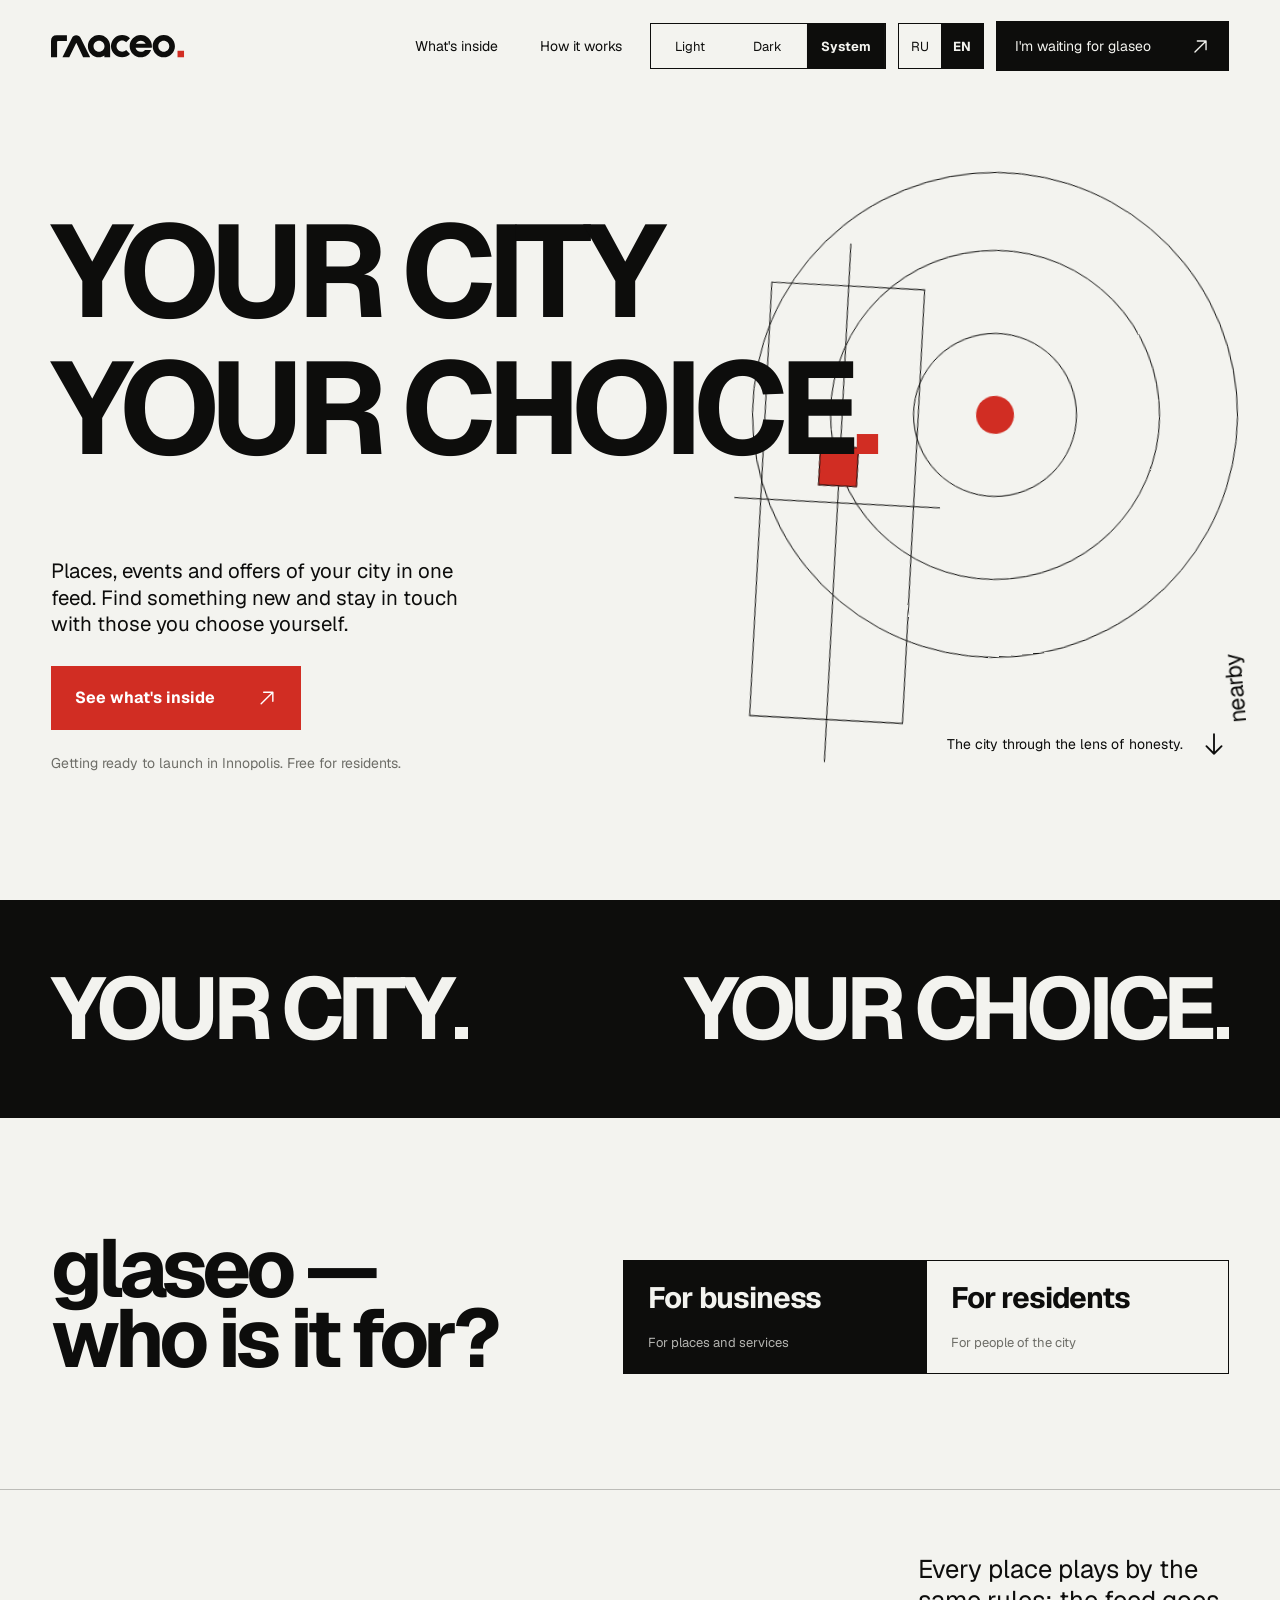
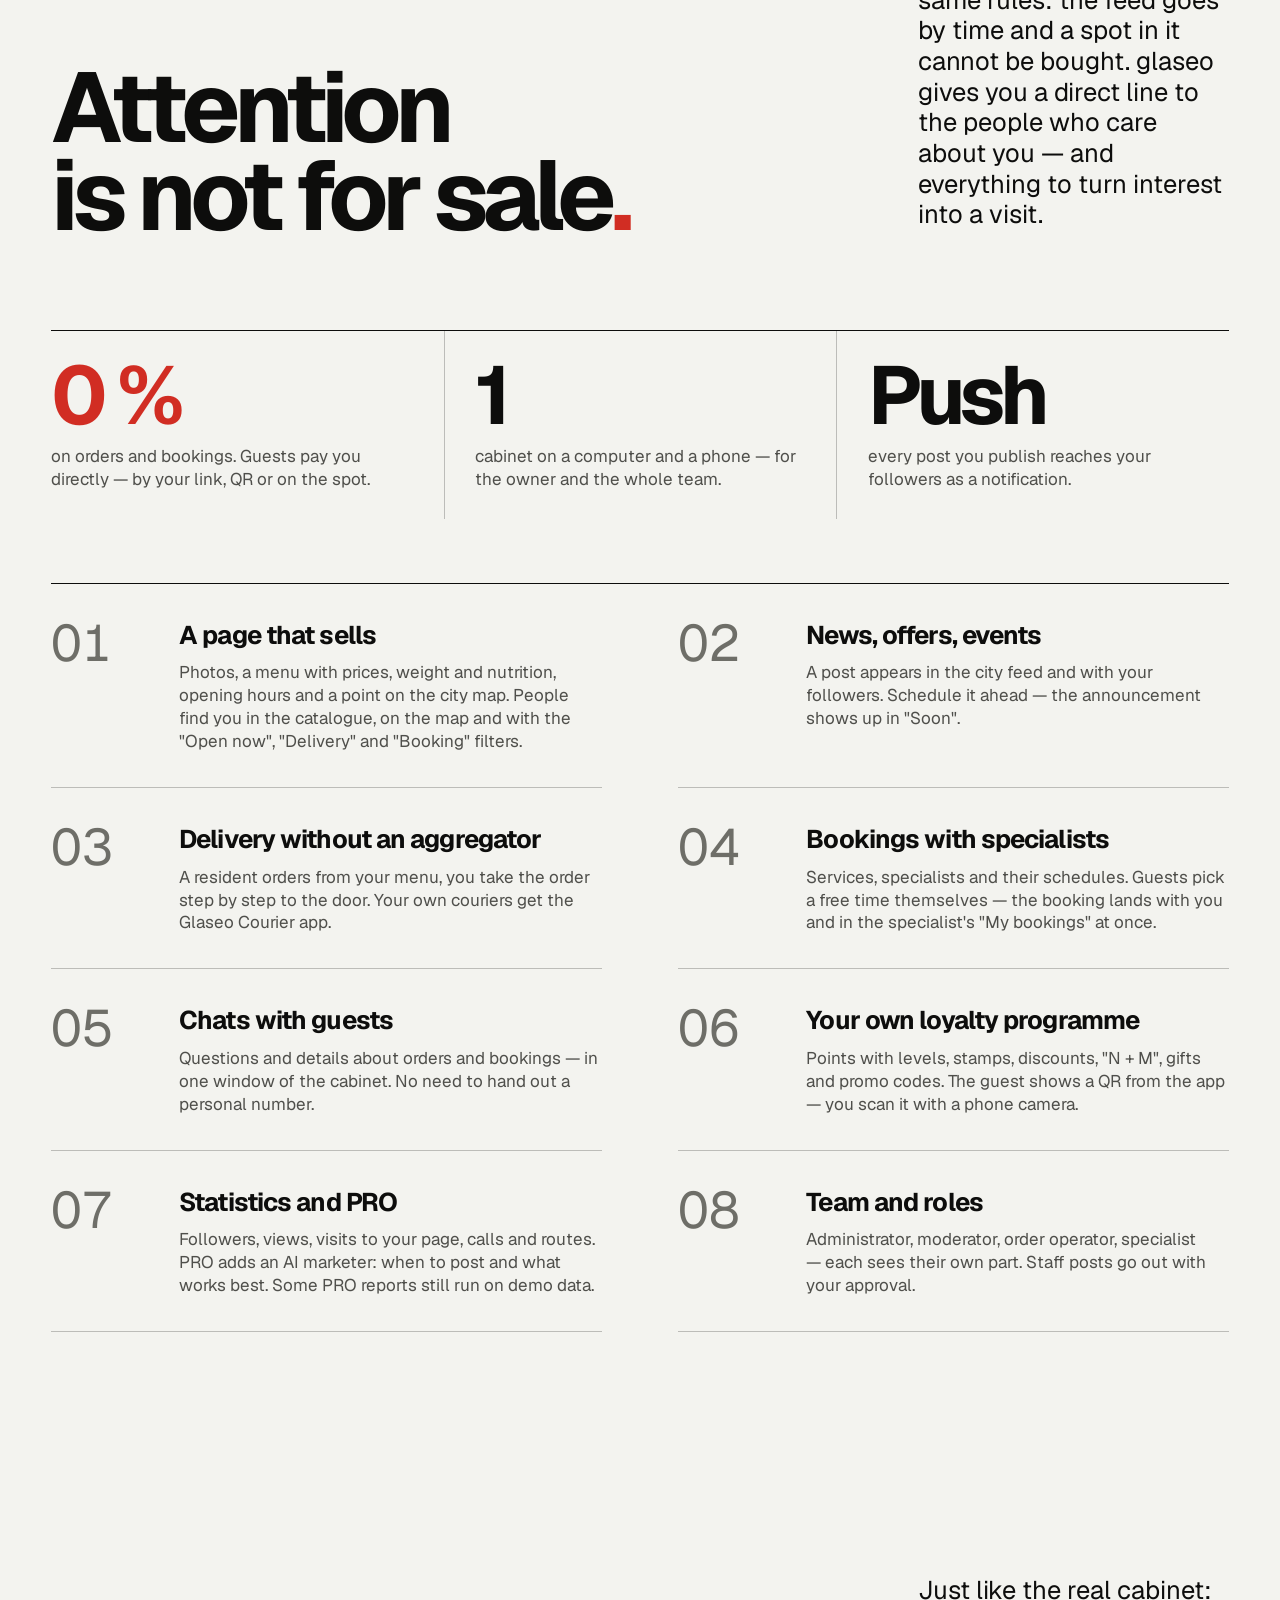
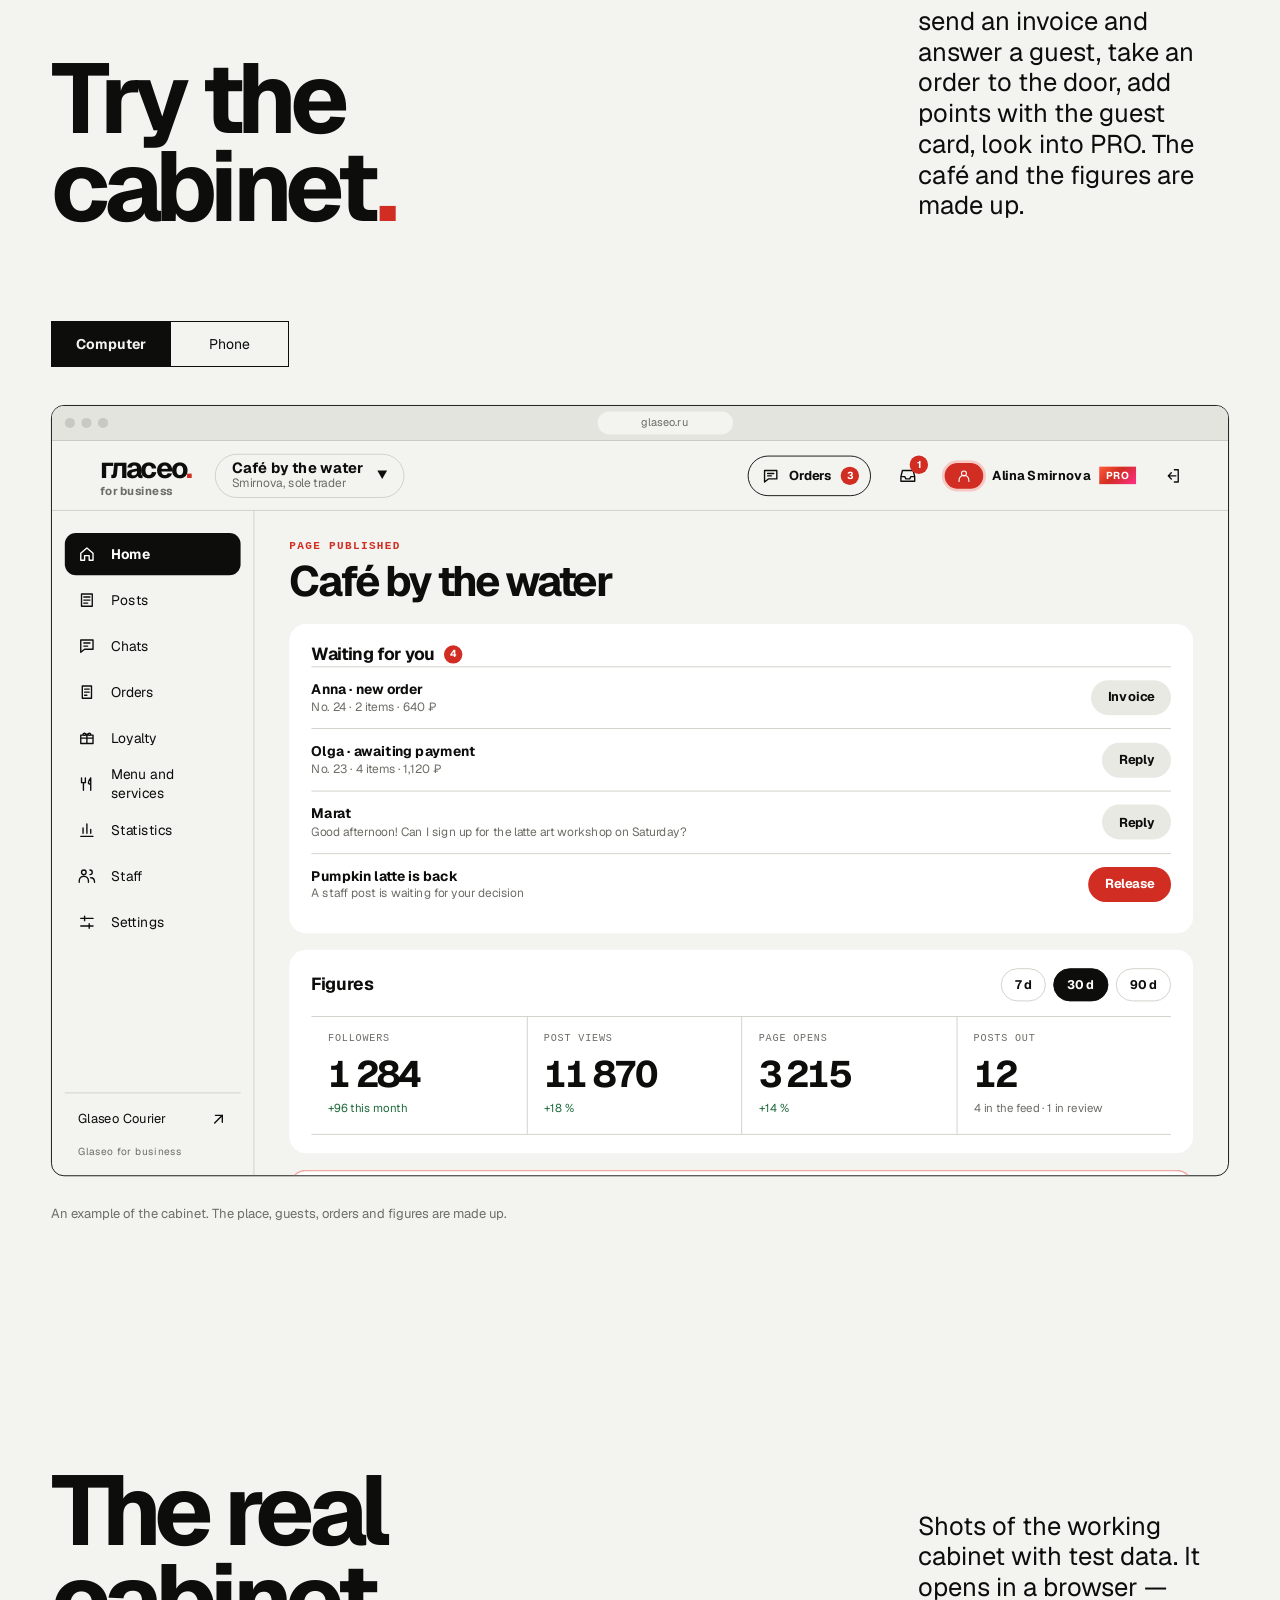
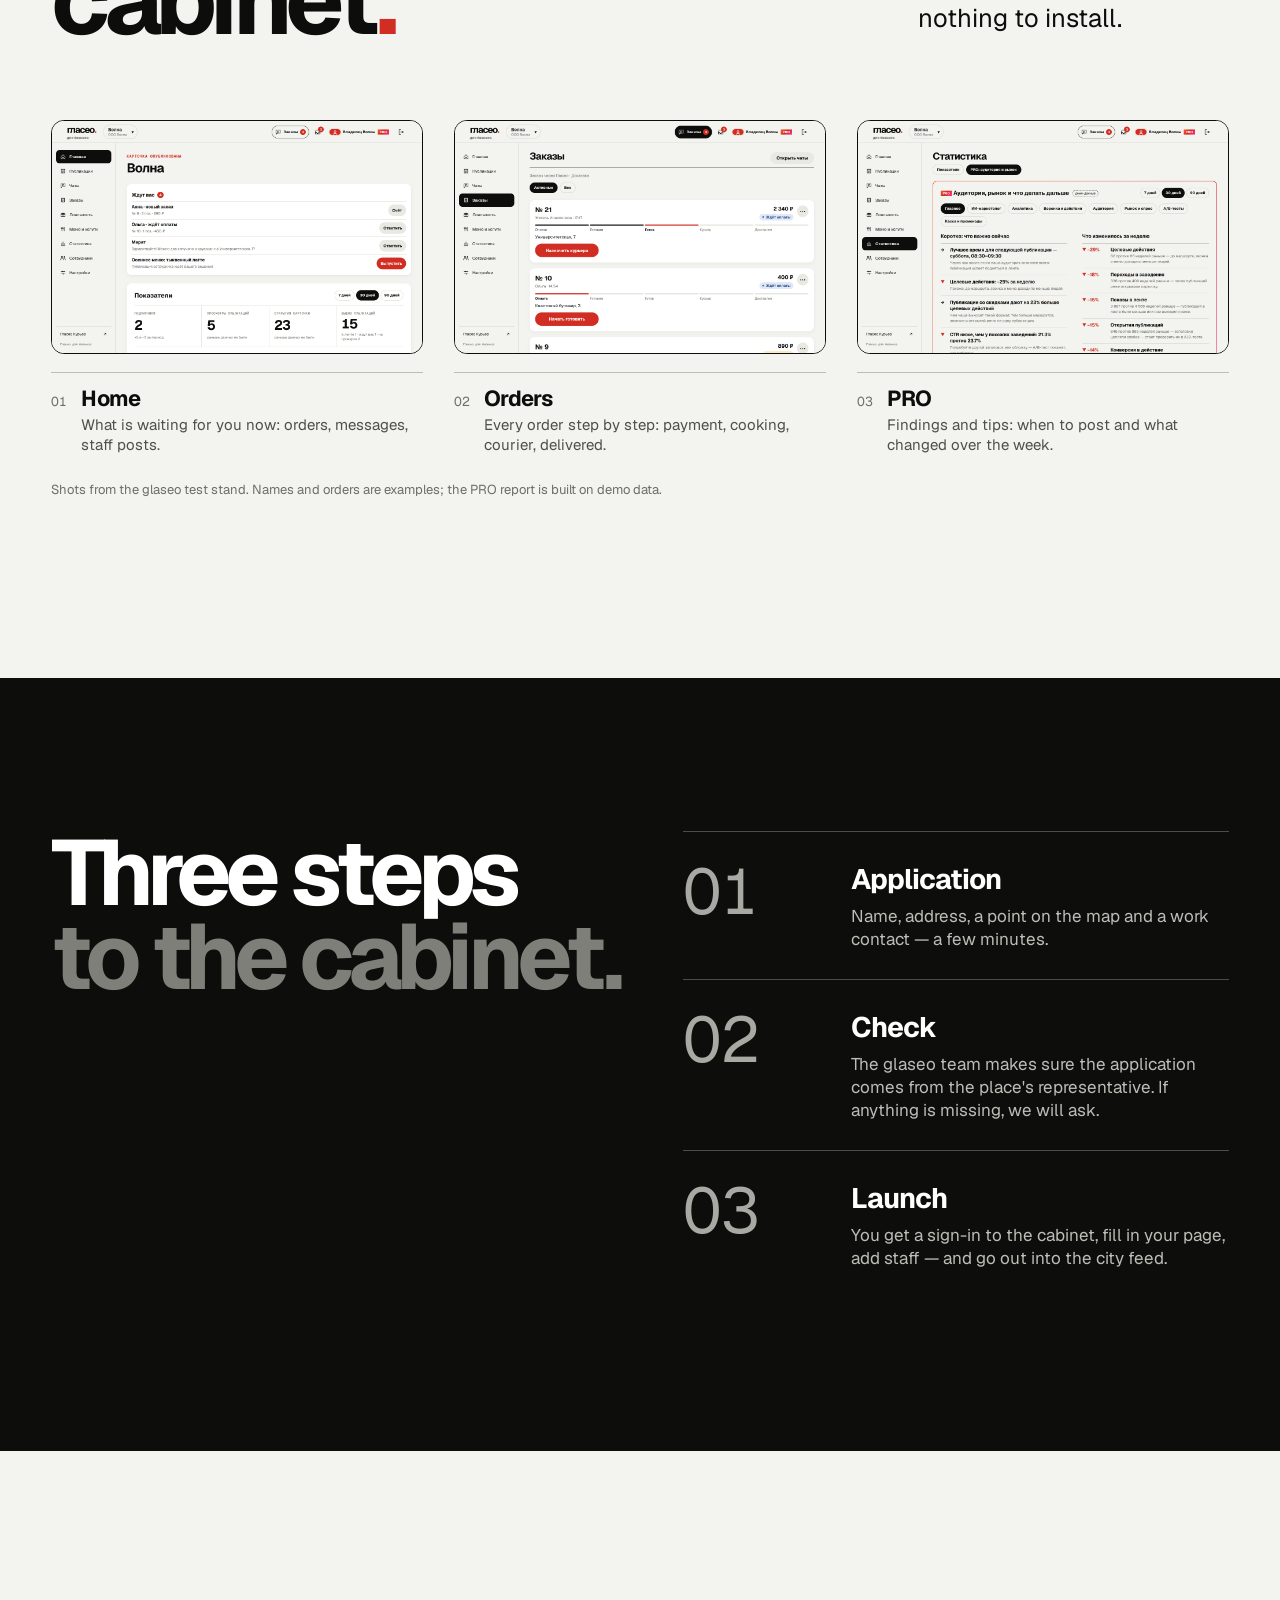
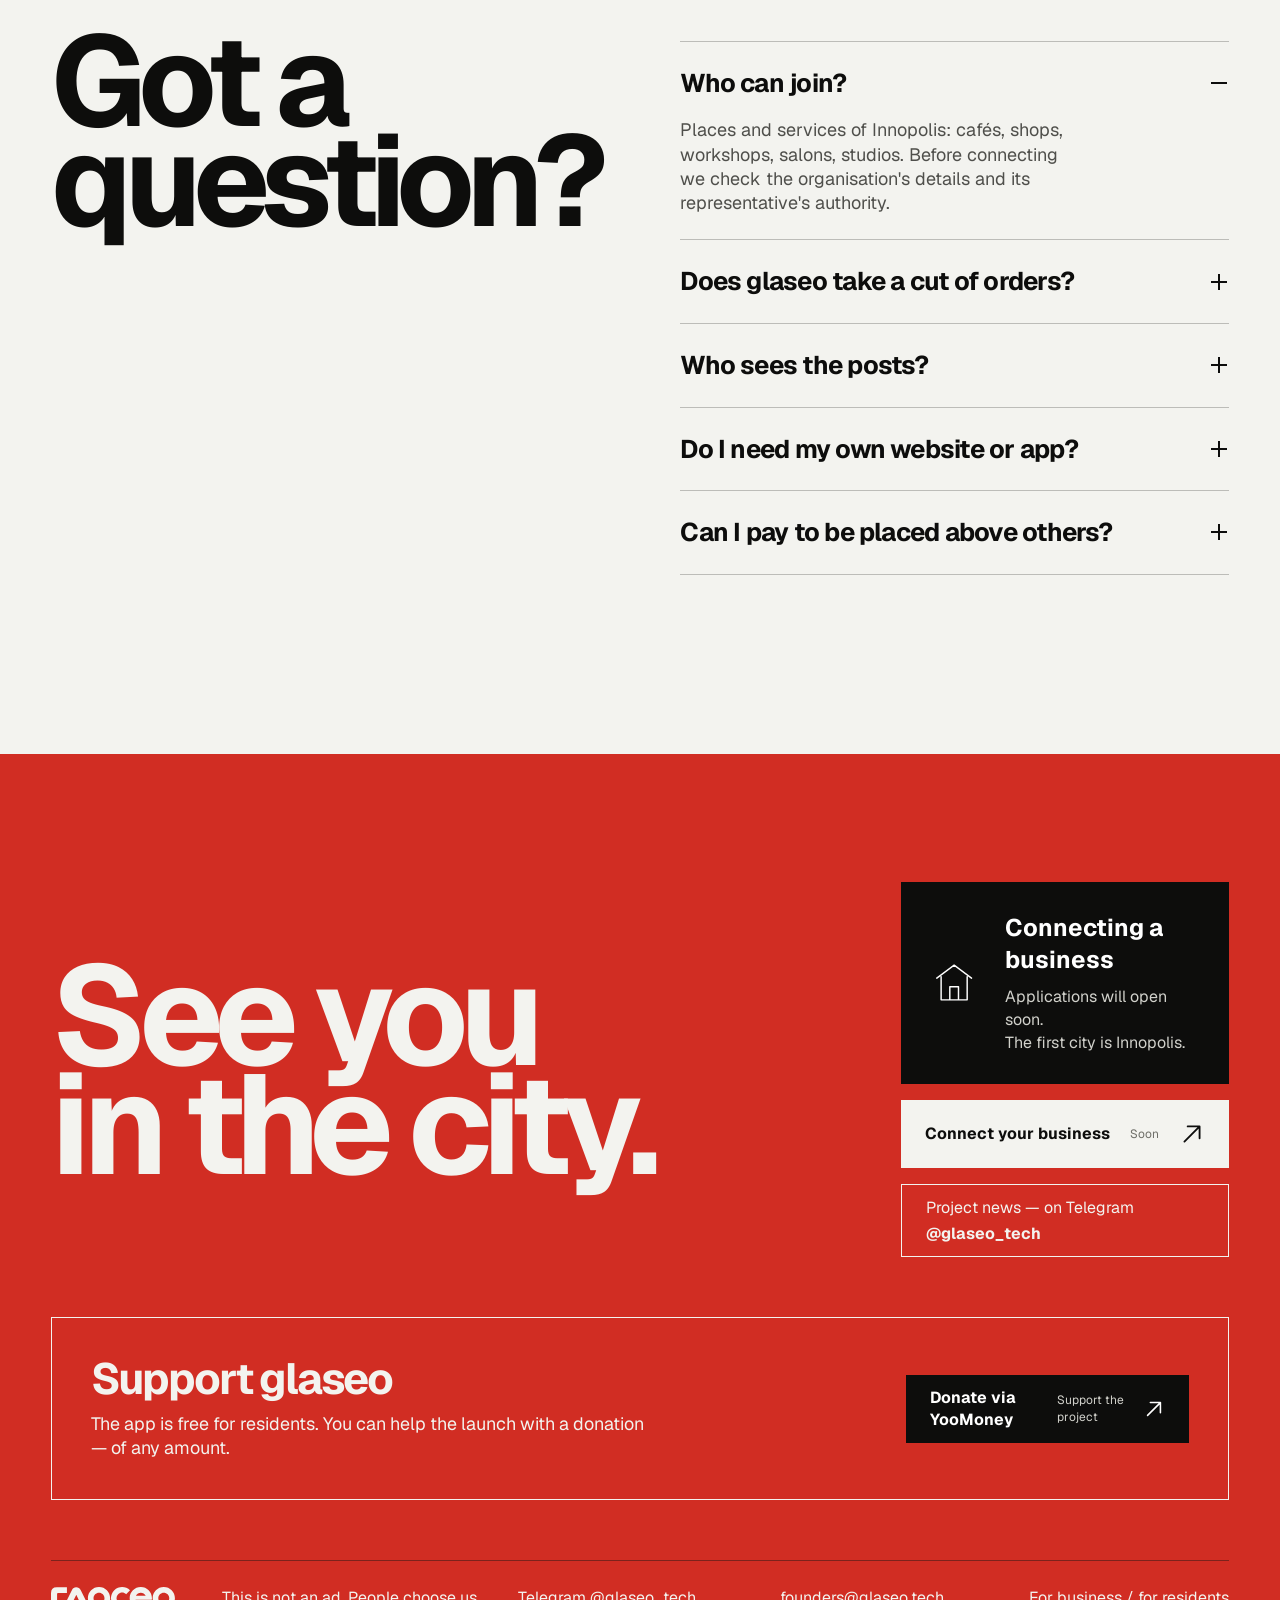
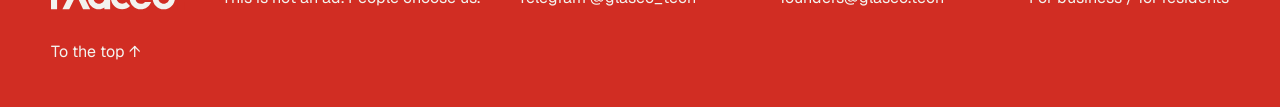
==== commit 2d85034a: "ГЛАСЕО" ====
--- a/index.html
+++ b/index.html
@@ -23,6 +23,7 @@
   <script>try{var l=new URLSearchParams(location.search).get('lang')||localStorage.getItem('glaseo-lang');if(l!=='en'&&l!=='ru')l=/^ru\b/i.test(navigator.language||'ru')?'ru':'en';document.documentElement.dataset.lang=l;setTimeout(function(){document.documentElement.classList.add('i18n-ready')},1500)}catch(e){}</script>
   <link rel="stylesheet" href="styles.css">
   <link rel="stylesheet" href="cabinet-demo.css">
+  <link rel="stylesheet" href="app-demo.css">
   <script src="assets/vendor/gsap.min.js" defer></script>
   <script src="assets/vendor/ScrollTrigger.min.js" defer></script>
   <!-- Where the closing buttons lead. Empty means "not available yet": the button is shown as coming soon. -->
@@ -33,6 +34,7 @@
   <script src="intro.js" defer></script>
   <script src="script.js" defer></script>
   <script src="cabinet-demo.js" defer></script>
+  <script src="app-demo.js" defer></script>
   <script src="i18n.js" defer></script>
 </head>
 <body data-role="business">
@@ -175,64 +177,19 @@
       <div class="product-copy">
         <h2 id="product-title">Меньше поиска.<br><span>Больше своего.</span></h2>
         <ol class="steps">
-          <li><span>01</span><div><h3>Найди место</h3><p>Открой ленту, каталог или карту своего города.</p></div></li>
-          <li><span>02</span><div><h3>Посмотри, что внутри</h3><p>Меню, часы работы, новости и способы связаться с местом.</p></div></li>
-          <li><span>03</span><div><h3>Останься на связи</h3><p>Подпишись — новости выбранных мест соберутся в твоей ленте.</p></div></li>
+          <li><span>01</span><div><h3>Найди место</h3><p>Лента города, места рядом с расстоянием пешком и своя карта.</p></div></li>
+          <li><span>02</span><div><h3>Закажи или запишись</h3><p>Меню с КБЖУ, доставка до двери, запись к мастеру — оплата месту напрямую.</p></div></li>
+          <li><span>03</span><div><h3>Останься на связи</h3><p>Подписки, чат с местом и карта гостя с бонусами — всё в профиле.</p></div></li>
         </ol>
       </div>
 
       <div class="phone-stage">
         <div class="orbit-line" aria-hidden="true"></div>
-        <div class="phone" aria-label="Интерактивная концепция приложения гласео">
+        <div class="phone">
           <div class="phone-hardware" aria-hidden="true"><span></span></div>
-          <div class="phone-screen">
-            <div class="statusbar" aria-hidden="true"><span>9:41</span><span>● ▴ ▰</span></div>
-            <div class="app-bar">
-              <span class="app-logo" aria-hidden="true"><svg class="wordmark-logo" aria-hidden="true" viewBox="0 0 920 154"><path fill="currentColor" fill-rule="evenodd" d="M40 2H110V42H48Q42 42 42 48V154H0V42Q0 2 40 2ZM79 154L145 21C151 8 160 2 174 2C188 2 198 8 205 21L271 154H222L175 54L126 154ZM332 0C374.5 0 409 34.5 409 77V154H369V142C358 150 345 154 332 154C289.5 154 255 119.5 255 77C255 34.5 289.5 0 332 0ZM370 77C370 97.98682 352.98682 115 332 115C311.01318 115 294 97.98682 294 77C294 56.01318 311.01318 39 332 39C352.98682 39 370 56.01318 370 77ZM546.44722 22.55278C516.37685 -7.51759 467.62315 -7.51759 437.55278 22.55278C407.48241 52.62315 407.48241 101.37685 437.55278 131.44722C467.62315 161.51759 516.37685 161.51759 546.44722 131.44722L519.57716 104.57716C504.34672 119.80761 479.65328 119.80761 464.42284 104.57716C449.19239 89.34672 449.19239 64.65328 464.42284 49.42284C479.65328 34.19239 504.34672 34.19239 519.57716 49.42284ZM697 88H584.5C589.5 105 603.5 116 621 116C632.5 116 643.5 111.5 650.5 103H692C681.5 133.5 653.5 154 621 154C578.5 154 544 119.5 544 77C544 34.5 578.5 0 621 0C663.5 0 698 34.5 698 77C698 81 697.7 85 697 88ZM587 60H655C648 47 635 39 621 39C607 39 594 47 587 60ZM857 77C857 119.52593 822.52593 154 780 154C737.47407 154 703 119.52593 703 77C703 34.47407 737.47407 0 780 0C822.52593 0 857 34.47407 857 77ZM818 77C818 97.98682 800.98682 115 780 115C759.01318 115 742 97.98682 742 77C742 56.01318 759.01318 39 780 39C800.98682 39 818 56.01318 818 77Z"/><rect class="wordmark-dot" x="875" y="109" width="45" height="45"/></svg></span>
-              <div class="feed-tabs" role="tablist" aria-label="Ленты">
-                <button type="button" role="tab" aria-selected="true" aria-controls="feed-panel" data-feed="all">Все</button>
-                <button type="button" role="tab" aria-selected="false" aria-controls="feed-panel" data-feed="following">Подписки</button>
-              </div>
-              <span class="app-city" aria-hidden="true"><i></i>Иннополис</span>
-            </div>
-            <div class="filters" role="group" aria-label="Категории ленты">
-              <button class="is-active" type="button" data-filter="all" aria-pressed="true">Все</button>
-              <button type="button" data-filter="coffee" aria-pressed="false">Еда и напитки</button>
-              <button type="button" data-filter="leisure" aria-pressed="false">Культура</button>
-            </div>
-            <div class="feed" id="feed-panel" role="tabpanel" aria-live="polite">
-              <article class="post" data-kind="coffee" data-followed="true">
-                <div class="post-head"><span class="post-logo post-logo-dark" aria-hidden="true">≈</span><div><h4>Кофейня у воды</h4><small>1 ч назад</small></div><button class="follow is-followed" type="button" aria-pressed="true">В подписках</button></div>
-                <h5>Новое сезонное меню</h5>
-                <p>Этой осенью пробуем яркие вкусы: матча с жасмином и холодный тоник с цитрусами.</p>
-                <div class="post-foot"><span>Подробнее</span><span class="post-eyes"><svg aria-hidden="true" viewBox="0 0 24 24"><path d="M2 12s3.6-7 10-7 10 7 10 7-3.6 7-10 7S2 19 2 12Z"/><circle cx="12" cy="12" r="3"/></svg>148</span></div>
-              </article>
-              <article class="post" data-kind="leisure" data-followed="false">
-                <div class="post-head"><span class="post-logo" aria-hidden="true">К</span><div><h4>Книжный</h4><small>3 ч назад</small></div><button class="follow" type="button" aria-pressed="false">Подписаться</button></div>
-                <p class="post-kicker"><i></i>Событие · сегодня, 19:00</p>
-                <h5>Встреча книжного клуба</h5>
-                <p>Обсуждаем книгу месяца. Приходите, даже если не дочитали.</p>
-                <div class="post-foot"><span>Подробнее</span><span class="post-eyes"><svg aria-hidden="true" viewBox="0 0 24 24"><path d="M2 12s3.6-7 10-7 10 7 10 7-3.6 7-10 7S2 19 2 12Z"/><circle cx="12" cy="12" r="3"/></svg>96</span></div>
-              </article>
-              <article class="post" data-kind="leisure" data-followed="false">
-                <div class="post-head"><span class="post-logo" aria-hidden="true">В</span><div><h4>Выставочный зал</h4><small>5 ч назад</small></div><button class="follow" type="button" aria-pressed="false">Подписаться</button></div>
-                <p class="post-kicker"><i></i>Новость</p>
-                <h5>Открываем новую выставку</h5>
-                <p>С пятницы в большом зале — графика молодых художников. Вход свободный.</p>
-                <div class="post-foot"><span>Подробнее</span><span class="post-eyes"><svg aria-hidden="true" viewBox="0 0 24 24"><path d="M2 12s3.6-7 10-7 10 7 10 7-3.6 7-10 7S2 19 2 12Z"/><circle cx="12" cy="12" r="3"/></svg>212</span></div>
-              </article>
-              <p class="feed-empty" hidden>Пока здесь тихо. Подпишись на место из общей ленты.</p>
-            </div>
-            <div class="app-nav" aria-hidden="true">
-              <span class="is-on"><svg viewBox="0 0 24 24"><path d="M5 7h14M5 12h14M5 17h9"/></svg>Лента</span>
-              <span><svg viewBox="0 0 24 24"><path d="M12 21s7-6.2 7-11.5a7 7 0 0 0-14 0C5 14.8 12 21 12 21Z"/><circle cx="12" cy="9.5" r="2.2"/></svg>Места</span>
-              <span><svg viewBox="0 0 24 24"><path d="M9 5 4 7v12l5-2 6 2 5-2V5l-5 2-6-2Zm0 0v12m6-10v12"/></svg>Карта</span>
-              <span><svg viewBox="0 0 24 24"><path d="M5 5h14v11H10l-5 4V5Z"/></svg>Чаты</span>
-              <span><svg viewBox="0 0 24 24"><circle cx="12" cy="8" r="3.5"/><path d="M5 20c.8-4 3.4-6 7-6s6.2 2 7 6"/></svg>Профиль</span>
-            </div>
-          </div>
-        </div>
-        <p>Пример ленты. Места и публикации выдуманы</p>
+          <div class="phone-screen" id="app-demo" role="region" aria-label="Интерактивный пример приложения гласео"></div>
+        </div>
+        <p>Пример приложения. Места, цены и люди выдуманы</p>
       </div>
     </section>
 
--- a/styles.css
+++ b/styles.css
@@ -125,33 +125,8 @@
 .phone-hardware span{width:8px;height:8px;border-radius:50%;background:#282828;box-shadow:inset 0 0 0 2px #060606}
 /* the app in the phone keeps its light look on either theme */
 .phone-screen{--pearl:#f3f3ef;--ink:#0d0d0c;--lime:#f3f3ef;--muted:#6e6e68;height:100%;overflow:hidden;border-radius:46px;background:var(--pearl);color:var(--ink);padding:19px 18px 0}
-.phone-screen{display:flex;flex-direction:column;padding:19px 0 0}
+.phone-screen{display:flex;flex-direction:column;padding:0;position:relative}
 .phone-screen svg{fill:none;stroke:currentColor;stroke-width:1.7;stroke-linecap:round;stroke-linejoin:round}
-.statusbar{flex:none;height:34px;display:flex;justify-content:space-between;padding:0 25px;font-size:12px;font-weight:700}
-.app-bar{flex:none;display:flex;align-items:center;gap:10px;padding:6px 16px 12px;border-bottom:1px solid #d9d9d3}
-.app-logo{font-size:19px;flex:none}.phone-screen .app-logo svg{fill:currentColor;stroke:none}
-.feed-tabs{display:flex;border:1px solid #cfcfc8;border-radius:999px;padding:2px}
-.feed-tabs button{border:0;background:none;border-radius:999px;height:30px;padding:0 13px;font-size:12px;font-weight:700;cursor:pointer;transition:background-color .2s,color .2s}
-.feed-tabs button[aria-selected="true"]{background:var(--ink);color:var(--pearl)}
-.app-city{margin-left:auto;display:flex;align-items:center;gap:6px;font:500 10px ui-monospace,"SF Mono",Menlo,Consolas,monospace;letter-spacing:.08em;text-transform:uppercase;color:var(--muted);overflow:hidden;white-space:nowrap}
-.app-city i,.post-kicker i{flex:none;width:5px;height:5px;border-radius:50%;background:var(--berry)}
-.filters{flex:none;display:flex;gap:7px;padding:12px 16px;overflow:hidden}
-.filters button{flex:none;height:34px;background:transparent;border:1px solid #cfcfc8;border-radius:999px;padding:0 13px;cursor:pointer;font-size:12px;font-weight:700;transition:background-color .18s,color .18s,border-color .18s}
-.filters button:hover{border-color:var(--ink)}.filters button.is-active{background:var(--ink);border-color:var(--ink);color:var(--pearl)}
-.feed{flex:1;min-height:0;overflow:auto;scrollbar-width:none;padding:0 16px 20px}.feed::-webkit-scrollbar{display:none}
-.post{padding:16px 0 14px;border-bottom:1px solid #d9d9d3;transition:opacity .2s}.post[hidden]{display:none}
-.post-head{display:flex;align-items:center;gap:10px;margin-bottom:10px}.post-head>div{flex:1;min-width:0}
-.post-head h4{font-size:14px;white-space:nowrap;overflow:hidden;text-overflow:ellipsis}.post-head small{font-size:11px;color:var(--muted)}
-.post-logo{flex:none;width:34px;height:34px;border-radius:50%;border:1.5px solid var(--ink);display:grid;place-items:center;font-size:15px;font-weight:800}.post-logo-dark{background:var(--ink);color:var(--pearl)}
-.post-kicker{display:flex;align-items:center;gap:7px;margin-bottom:6px;font:700 9.5px ui-monospace,"SF Mono",Menlo,Consolas,monospace;letter-spacing:.1em;text-transform:uppercase;color:var(--berry)}
-.post h5{font-size:19px;line-height:1.12;letter-spacing:-.03em;margin:0 0 6px}
-.post>p:not(.post-kicker){font-size:13px;line-height:1.4;display:-webkit-box;-webkit-line-clamp:3;-webkit-box-orient:vertical;overflow:hidden}
-.post-foot{display:flex;justify-content:space-between;align-items:center;margin-top:10px;font-size:12px;font-weight:700}.post-foot>span:first-child{text-decoration:underline;text-underline-offset:3px}
-.post-eyes{display:flex;align-items:center;gap:5px;font-weight:400;color:var(--muted)}.post-eyes svg{width:14px;height:14px}
-.follow{flex:none;border:1px solid #cfcfc8;border-radius:999px;background:transparent;height:30px;padding:0 11px;font-size:10.5px;font-weight:700;cursor:pointer;transition:background-color .18s,color .18s,border-color .18s}.follow:hover{border-color:var(--ink)}.follow.is-followed{background:var(--ink);color:var(--pearl);border-color:var(--ink)}
-.app-nav{flex:none;display:grid;grid-template-columns:repeat(5,1fr);border-top:1px solid #d9d9d3;padding:9px 6px 16px;color:var(--muted)}
-.app-nav span{display:grid;justify-items:center;gap:4px;font:500 8.5px ui-monospace,"SF Mono",Menlo,Consolas,monospace;letter-spacing:.08em;text-transform:uppercase}.app-nav svg{width:20px;height:20px}.app-nav .is-on{color:var(--ink);font-weight:700}
-.feed-empty{border:1px solid #cfcfc8;border-radius:14px;padding:22px;font-size:13px;line-height:1.4;margin-top:16px}
 
 .faq{display:grid;grid-template-columns:.9fr 1.1fr;gap:80px;align-items:start}
 .faq h2{font-size:clamp(72px,10vw,155px);line-height:.78}
--- a/cabinet-demo.css
+++ b/cabinet-demo.css
@@ -272,3 +272,32 @@
 .cab-stage[data-view="phone"] .cd-post-stats b{font-size:22px}
 .cab-stage[data-view="phone"] .cd-guest-figs{gap:18px}
 @media (prefers-reduced-motion:reduce){.cab-frame *{transition:none!important;animation:none!important}}
+
+/* Compact controls (21.10.2026): icon buttons with a tooltip, one-line headers, tiles instead of rows of long labels. */
+.cd-ibtn{position:relative;width:40px;height:40px;flex:none;display:inline-grid;place-items:center;border:0;border-radius:50%;background:var(--soft);color:var(--ink);padding:0;transition:filter .15s}
+.cd-ibtn:hover{filter:brightness(.94)}.cd-ibtn svg{width:19px;height:19px}
+.cd-ibtn-ink{background:var(--ink);color:#fff}.cd-ibtn-dark{background:#2c2c2a;color:#fff}
+.cd-acts{display:inline-flex;align-items:center;gap:8px;flex:none}
+.cd-head-one{flex-wrap:nowrap}.cd-head-one>.cd-h1{min-width:0;overflow:hidden;text-overflow:ellipsis;white-space:nowrap}
+.cd-head-one>:not(.cd-h1){flex:none}
+.cd-pair{display:flex;gap:10px}.cd-pair>.cd-btn{flex:1 1 0;min-width:0}
+.cd-btn{overflow:hidden;text-overflow:ellipsis}
+.cd-btn-icon{display:inline-flex;align-items:center;gap:8px}.cd-btn-icon svg{width:19px;height:19px}
+.cd-tiles{display:grid;grid-template-columns:repeat(4,minmax(0,1fr));gap:8px;margin:12px 0 6px}
+.cd-tiles button{display:grid;justify-items:center;gap:6px;padding:12px 4px;border:1px solid var(--line);border-radius:14px;background:#fff;font-size:12.5px;font-weight:700;white-space:nowrap}
+.cd-tiles button:hover{border-color:var(--ink)}
+.cd-chat-list-head .cd-chips{flex-wrap:nowrap;overflow-x:auto;scrollbar-width:none;margin:0 -16px;padding:0 16px}.cd-chat-list-head .cd-chips::-webkit-scrollbar{display:none}
+.cd-chips>button{white-space:nowrap;flex:none}
+.cab-stage[data-view="phone"] .cd-chips{flex-wrap:nowrap;overflow-x:auto;scrollbar-width:none;margin-inline:-14px;padding-inline:14px}
+.cab-stage[data-view="phone"] .cd-chips::-webkit-scrollbar{display:none}
+.cab-stage[data-view="phone"] .cd-head{flex-wrap:nowrap}.cab-stage[data-view="phone"] .cd-head>.cd-h1,.cab-stage[data-view="phone"] .cd-head>.cd-h3{min-width:0;overflow:hidden;text-overflow:ellipsis;white-space:nowrap}
+.cab-stage[data-view="phone"] .cd-head>:not(.cd-h1):not(.cd-h3){flex:none}
+.cab-stage[data-view="phone"] .cd-head .cd-chips{margin:0;padding:0;flex:none}
+.cab-stage[data-view="phone"] .cd-btn-big{min-height:42px;padding:0 16px}
+.cab-stage[data-view="phone"] .cd-tiles button{font-size:11px;padding:10px 2px}
+.cab-stage[data-view="phone"] .cd-table td .cd-acts{gap:6px}
+.cd-code-row{display:flex!important;gap:10px;align-items:center;max-width:480px}.cd-code-row .cd-code{flex:1;min-width:0}.cd-ibtn-big{width:56px;height:56px}
+/* On the phone a header with a period switch keeps the whole title: the switch goes under it. */
+.cab-stage[data-view="phone"] .cd-head:has(>.cd-chips){flex-wrap:wrap}
+.cab-stage[data-view="phone"] .cd-head:has(>.cd-chips)>.cd-h3{white-space:normal;overflow:visible}
+.cab-stage[data-view="phone"] .cd-sec-title small{display:none}
--- a/app-demo.css
+++ b/app-demo.css
@@ -0,0 +1,198 @@
+/* The resident app in the phone of «Как работает» (#app-demo), drawn by app-demo.js after the real app's look:
+   its screens, tab bar and wording. Hand-made, made-up places, nothing leaves the page. Always light, like the app. */
+#app-demo{--paper:#f3f3ef;--ink:#0d0d0c;--red:#d12d23;--text:#343431;--muted:#6d6d67;--line:#d4d4ce;--soft:#e9e9e3;
+  --good:#1d6b3b;--good-bg:#dff1e4;--wait:#2a4f8f;--wait-bg:#e1e9f7;--warn:#7a4b06;--warn-bg:#fbe9c9;
+  background:var(--paper);color:var(--ink);font-family:Geist,Arial,sans-serif;font-size:14px;line-height:1.38;text-align:left;letter-spacing:0;container-type:inline-size}
+#app-demo *{box-sizing:border-box}
+#app-demo [hidden]{display:none!important}
+:where(#app-demo) :is(h1,h2,h3,h4,p){margin:0;letter-spacing:normal;text-wrap:wrap}
+:where(#app-demo) :is(button,input){font:inherit;color:inherit}
+:where(#app-demo) button{cursor:pointer}
+#app-demo svg{width:20px;height:20px;flex:none;fill:none;stroke:currentColor;stroke-width:1.7;stroke-linecap:round;stroke-linejoin:round}
+#app-demo ::selection{background:var(--red);color:#fff}
+#app-demo :focus-visible{outline:2px dotted var(--red);outline-offset:2px}
+.rd-status{flex:none;height:44px;padding:16px 30px 0;display:flex;justify-content:space-between;font-size:12px;font-weight:700}
+.rd-head{flex:none;display:flex;align-items:center;gap:8px;min-height:52px;padding:4px 16px 8px;border-bottom:1px solid var(--line)}
+.rd-logo{font-size:21px;font-weight:900;letter-spacing:-.075em;line-height:1}.rd-logo i{font-style:normal;color:var(--red)}
+.rd-title{font-size:15px;font-weight:800;letter-spacing:-.02em;white-space:nowrap;overflow:hidden;text-overflow:ellipsis}
+.rd-city{margin-left:auto;display:flex;align-items:center;gap:6px;border:0;background:none;padding:0;font:600 10px ui-monospace,Menlo,monospace;letter-spacing:.08em;text-transform:uppercase;color:var(--muted);white-space:nowrap}
+.rd-city::before{content:"";width:5px;height:5px;border-radius:50%;background:var(--red)}
+.rd-back{display:flex;align-items:center;gap:6px;border:0;background:none;padding:6px 0;font-size:12.5px;font-weight:600;color:var(--muted);white-space:nowrap}
+.rd-seg{display:flex;padding:2px;border:1px solid var(--line);border-radius:999px;flex:none}
+.rd-seg button{height:28px;padding:0 12px;border:0;border-radius:999px;background:none;font-size:12px;font-weight:700}
+.rd-seg button[aria-pressed="true"]{background:var(--ink);color:#fff}
+.rd-body{flex:1;min-height:0;overflow:auto;overscroll-behavior:contain;scrollbar-width:none;position:relative}
+.rd-body::-webkit-scrollbar{display:none}
+.rd-pad{padding:0 16px 18px}
+.rd-chips{display:flex;gap:6px;overflow-x:auto;scrollbar-width:none;padding:12px 16px 4px}.rd-chips::-webkit-scrollbar{display:none}
+.rd-chips button{flex:none;height:34px;padding:0 13px;border:1px solid var(--line);border-radius:999px;background:none;font-size:12.5px;font-weight:700}
+.rd-chips button[aria-pressed="true"]{background:var(--ink);border-color:var(--ink);color:#fff}
+.rd-label{font:600 10px ui-monospace,Menlo,monospace;letter-spacing:.1em;text-transform:uppercase;color:var(--muted);margin:12px 0 8px!important}
+#app-demo .rd-kicker{display:flex;align-items:center;gap:6px;font:700 9.5px ui-monospace,Menlo,monospace;letter-spacing:.1em;text-transform:uppercase;color:var(--red)}
+.rd-btn{min-height:44px;padding:0 18px;border:0;border-radius:999px;background:var(--soft);font-size:14px;font-weight:700;white-space:nowrap;transition:filter .15s,transform .15s}
+.rd-btn:active{transform:scale(.97)}.rd-btn-red{background:var(--red);color:#fff}.rd-btn-ink{background:var(--ink);color:#fff}.rd-btn-line{background:none;box-shadow:inset 0 0 0 1.5px var(--ink)}
+.rd-btn-wide{width:100%}.rd-btn[disabled]{opacity:.45;cursor:default}
+.rd-ava{width:34px;height:34px;flex:none;border-radius:50%;background:var(--ink);color:#fff;display:grid;place-items:center;font-weight:800;font-size:14px}
+.rd-ava-line{background:none;color:var(--ink);box-shadow:inset 0 0 0 1.5px var(--ink)}
+.rd-badge{display:inline-flex;align-items:center;gap:5px;padding:2px 9px;border-radius:999px;font-size:11.5px;font-weight:600;background:var(--soft);white-space:nowrap}
+.rd-badge::before{content:"";width:5px;height:5px;border-radius:50%;background:currentColor}
+.rd-good{background:var(--good-bg);color:var(--good)}.rd-wait{background:var(--wait-bg);color:var(--wait)}.rd-warn{background:var(--warn-bg);color:var(--warn)}
+.rd-empty{padding:30px 2px 10px}.rd-empty i{display:block;width:22px;height:6px;margin-bottom:22px;background:radial-gradient(circle,#c9c9c3 2px,transparent 2.5px) 0 0/8px 6px repeat-x}
+#app-demo .rd-empty h3{font-size:21px;font-weight:900;letter-spacing:-.04em;margin-bottom:6px!important}.rd-empty p{font-size:13.5px;color:var(--text);margin-bottom:18px!important}
+.rd-toast{position:absolute;z-index:40;left:50%;bottom:84px;transform:translate(-50%,16px);opacity:0;width:max-content;max-width:86%;padding:10px 16px;border-radius:14px;background:var(--ink);color:#fff;font-size:12.5px;font-weight:700;text-align:center;pointer-events:none;transition:opacity .25s,transform .25s}
+.rd-toast.is-on{opacity:1;transform:translate(-50%,0)}
+.rd-new{animation:rd-in .4s ease-out}@keyframes rd-in{from{opacity:0;transform:translateY(-6px)}}
+
+/* Tab bar */
+.rd-tabs{flex:none;display:grid;grid-template-columns:repeat(5,1fr);border-top:1px solid var(--line);padding:6px 4px 20px;background:var(--paper)}
+.rd-tabs button{position:relative;display:grid;justify-items:center;gap:4px;padding:6px 0 0;border:0;background:none;font:700 8.5px ui-monospace,Menlo,monospace;letter-spacing:.06em;text-transform:uppercase;color:var(--muted)}
+.rd-tabs button[aria-current="page"]{color:var(--ink)}.rd-tabs button[aria-current="page"]::before{content:"";position:absolute;top:0;width:5px;height:5px;border-radius:50%;background:var(--red)}
+.rd-tabs .rd-dot{position:absolute;top:2px;left:calc(50% + 6px);min-width:15px;height:15px;padding:0 4px;border-radius:999px;background:var(--red);color:#fff;font:800 9px Geist,Arial,sans-serif;display:grid;place-items:center}
+
+/* Feed */
+.rd-soon{display:flex;gap:10px;overflow-x:auto;scrollbar-width:none;padding:0 16px 14px;border-bottom:1px solid var(--line)}.rd-soon::-webkit-scrollbar{display:none}
+.rd-soon article{flex:0 0 250px;display:grid;grid-template-columns:1fr auto;gap:2px 8px;align-items:center;padding:12px 14px;border:1px solid var(--line);border-radius:16px}
+.rd-soon article .rd-kicker{grid-column:1/-1}.rd-soon b{font-size:14px}.rd-soon small{grid-column:1;font-size:12.5px;font-weight:700;display:-webkit-box;-webkit-line-clamp:2;-webkit-box-orient:vertical;overflow:hidden}
+.rd-soon .rd-acts{grid-row:2/4;grid-column:2}
+.rd-round{width:34px;height:34px;display:inline-grid;place-items:center;border:1px solid var(--line);border-radius:50%;background:none;padding:0}
+.rd-round svg{width:16px;height:16px}.rd-round[aria-pressed="true"]{background:var(--red);border-color:var(--red);color:#fff}
+.rd-acts{display:flex;gap:6px}
+.rd-post{padding:16px;border-bottom:1px solid var(--line)}
+.rd-post-head{display:flex;align-items:center;gap:10px;margin-bottom:10px}.rd-post-head>div{flex:1;min-width:0}
+.rd-post-head b{display:block;font-size:14.5px}.rd-post-head small{font-size:11.5px;color:var(--muted)}
+.rd-more{border:0;background:none;padding:4px 6px;font-size:18px;line-height:1;color:var(--ink);letter-spacing:1px}
+.rd-post-body{display:grid;grid-template-columns:1fr auto;gap:12px}
+#app-demo .rd-post h3{font-size:20px;font-weight:900;letter-spacing:-.045em;line-height:1.06;margin:4px 0 6px!important}
+.rd-post p{font-size:13.5px;color:var(--text)}
+.rd-thumb{width:78px;height:78px;border-radius:12px;object-fit:cover;display:block;background:var(--soft)}
+.rd-post-foot{display:flex;align-items:center;gap:14px;margin-top:10px;font-size:12px}
+.rd-post-foot u{font-weight:800;cursor:pointer;margin-right:auto}
+.rd-icon-btn{display:inline-flex;align-items:center;gap:4px;border:0;background:none;padding:2px;color:var(--ink)}.rd-icon-btn svg{width:16px;height:16px}
+.rd-icon-btn[aria-pressed="true"]{color:var(--red)}.rd-icon-btn[aria-pressed="true"] svg{fill:currentColor}
+.rd-views{display:inline-flex;align-items:center;gap:4px;color:var(--muted)}.rd-views svg{width:15px;height:15px}
+
+/* Bottom sheet (a post, a place on the map) */
+.rd-shade{position:absolute;inset:0;z-index:20;background:rgba(13,13,12,.4);animation:rd-fade .2s}
+.rd-sheet{position:absolute;z-index:21;left:0;right:0;bottom:0;max-height:88%;overflow:auto;scrollbar-width:none;padding:10px 16px 26px;border-radius:24px 24px 0 0;background:var(--paper);animation:rd-up .25s ease-out}
+.rd-sheet::before{content:"";display:block;width:36px;height:4px;margin:0 auto 12px;border-radius:2px;background:#cfcfc9}
+@keyframes rd-up{from{transform:translateY(40px);opacity:.4}}@keyframes rd-fade{from{opacity:0}}
+#app-demo .rd-sheet h3{font-size:22px;font-weight:900;letter-spacing:-.045em;line-height:1.08;margin:6px 0 10px!important}
+.rd-sheet img{width:100%;height:190px;object-fit:cover;border-radius:14px;display:block;margin-bottom:12px}
+.rd-sheet p{font-size:14px;margin-bottom:10px!important}
+.rd-sheet .rd-btn{margin-top:8px}
+.rd-close{position:absolute;right:14px;top:16px;border:0;background:none;font-size:22px;line-height:1;padding:4px}
+
+/* Places */
+.rd-search{display:flex;gap:8px;padding:12px 16px 0}
+.rd-input{flex:1;min-width:0;height:42px;padding:0 14px;border:1px solid var(--line);border-radius:999px;background:#fff;font-size:13.5px}
+.rd-input-box{width:100%;height:46px;border-radius:14px}
+.rd-place-row{width:100%;display:grid;grid-template-columns:auto 1fr auto;gap:12px;align-items:center;padding:12px 0;border:0;border-bottom:1px solid var(--line);background:none;text-align:left}
+.rd-place-row b{display:block;font-size:15px}
+.rd-place-row small{display:flex;flex-wrap:wrap;align-items:center;gap:2px 8px;font-size:11.5px;color:var(--muted)}
+.rd-place-row small strong{color:var(--ink);font-weight:700}
+.rd-place-row small svg{width:13px;height:13px}
+.rd-place-row>span:last-child{display:flex;align-items:center;gap:8px;color:var(--muted)}.rd-place-row>span:last-child svg{width:16px;height:16px}
+.rd-place-row .rd-ava{width:40px;height:40px;font-size:16px}
+.rd-open-now{color:var(--good)!important;font-weight:700}
+
+/* Place */
+.rd-place-top{display:flex;gap:14px;align-items:center;padding:14px 0}
+.rd-place-top .rd-ava{width:62px;height:62px;font-size:24px}
+#app-demo .rd-place-top h2{font-size:24px;font-weight:900;letter-spacing:-.05em;line-height:1}.rd-place-top small{display:block;font-size:12px;color:var(--muted)}.rd-place-top b{font-size:13px}
+.rd-actions{display:grid;grid-template-columns:repeat(4,1fr);gap:6px;margin:8px 0 12px}
+.rd-actions button{display:grid;justify-items:center;gap:4px;padding:9px 2px;border:1px solid var(--line);border-radius:12px;background:none;font-size:11px;font-weight:700}
+.rd-bonus{display:grid;grid-template-columns:auto 1fr auto;gap:10px;align-items:center;padding:12px;border:1.5px solid var(--ink);border-radius:16px;margin-bottom:12px}
+.rd-bonus>i{width:38px;height:38px;border-radius:10px;background:var(--red);color:#fff;display:grid;place-items:center}.rd-bonus>i svg{width:18px;height:18px}
+.rd-bonus b{display:block;font-size:13.5px}.rd-bonus small{font-size:11.5px;color:var(--muted);display:-webkit-box;-webkit-line-clamp:2;-webkit-box-orient:vertical;overflow:hidden}
+.rd-bonus u{font-size:12px;font-weight:800}
+.rd-tabrow{display:flex;gap:6px;margin-bottom:10px}
+.rd-tabrow button{height:34px;padding:0 13px;border:1px solid var(--line);border-radius:999px;background:none;font-size:12.5px;font-weight:700}
+.rd-tabrow button[aria-pressed="true"]{background:var(--ink);border-color:var(--ink);color:#fff}
+.rd-dish{display:grid;grid-template-columns:1fr auto;gap:10px;align-items:center;padding:12px 0;border-bottom:1px solid var(--line)}
+.rd-dish b{display:block;font-size:15px}.rd-dish small{display:block;font-size:12px;color:var(--text)}.rd-dish small.rd-kbju{color:var(--muted);font-size:11.5px}
+.rd-dish strong{display:block;font-size:13px;margin-top:2px}
+.rd-qty{display:flex;align-items:center;gap:8px}.rd-qty b{min-width:12px;text-align:center;font-size:14px}
+.rd-qty button{width:34px;height:34px;display:grid;place-items:center;border-radius:50%;border:1.5px solid var(--ink);background:none;padding:0;font-size:18px;line-height:1}
+.rd-qty button.rd-plus{background:var(--ink);color:#fff}
+.rd-qty button svg{width:16px;height:16px}
+.rd-cartbar{flex:none;display:flex;align-items:center;justify-content:space-between;gap:10px;padding:10px 16px;border-top:1px solid var(--line);background:var(--paper)}
+.rd-cartbar b{display:block;font-size:15px}.rd-cartbar small{display:block;font-size:11px;color:var(--muted)}.rd-cartbar small.rd-down{color:var(--red)}
+.rd-about p{font-size:13.5px;margin-bottom:10px!important}
+.rd-hours div{display:flex;justify-content:space-between;padding:7px 0;border-bottom:1px solid var(--line);font-size:13px}
+
+/* Checkout and booking */
+.rd-sec{font:600 10px ui-monospace,Menlo,monospace;letter-spacing:.1em;text-transform:uppercase;color:var(--ink);padding:14px 0 8px;border-bottom:1px solid var(--ink);margin-bottom:4px}
+.rd-note{font-size:12px;color:var(--muted)}
+.rd-addr{display:flex;flex-wrap:wrap;gap:6px;margin-top:8px}
+.rd-addr button{height:32px;padding:0 12px;border:1px solid var(--line);border-radius:999px;background:#fff;font-size:12px;font-weight:600}
+.rd-addr button[aria-pressed="true"]{background:var(--ink);border-color:var(--ink);color:#fff}
+.rd-step{font:600 10px ui-monospace,Menlo,monospace;letter-spacing:.1em;text-transform:uppercase;color:var(--muted);margin-top:12px!important}
+.rd-progress{display:grid;grid-template-columns:repeat(3,1fr);gap:4px;margin:8px 0 4px}.rd-progress i{height:3px;background:var(--line)}.rd-progress i.is-on{background:var(--ink)}
+#app-demo .rd-h2{font-size:22px;font-weight:900;letter-spacing:-.045em;margin:6px 0 12px!important}
+.rd-master{width:100%;display:flex;align-items:center;gap:12px;padding:12px 0;border:0;border-bottom:1px solid var(--line);background:none;text-align:left}
+.rd-master b{display:block;font-size:15px}.rd-master small{font-size:12px;color:var(--muted)}
+.rd-days{display:flex;gap:6px;overflow-x:auto;scrollbar-width:none;margin:6px -16px 10px;padding:0 16px}.rd-days::-webkit-scrollbar{display:none}
+.rd-days button{flex:none;width:48px;height:58px;display:grid;place-items:center;align-content:center;gap:2px;border:1px solid var(--line);border-radius:12px;background:none;font:600 9px ui-monospace,Menlo,monospace;text-transform:uppercase;color:var(--muted)}
+.rd-days button b{font:900 19px Geist,Arial,sans-serif;color:var(--ink)}
+.rd-days button[aria-pressed="true"]{background:var(--ink);border-color:var(--ink);color:#fff}.rd-days button[aria-pressed="true"] b{color:#fff}
+.rd-times{display:grid;grid-template-columns:repeat(4,1fr);gap:6px;margin-bottom:6px}
+.rd-times button{height:38px;border:1px solid var(--line);border-radius:10px;background:none;font-size:13px;font-weight:700}
+.rd-times button[aria-pressed="true"]{background:var(--ink);border-color:var(--ink);color:#fff}.rd-times button[disabled]{opacity:.35;text-decoration:line-through;cursor:default}
+.rd-summary{padding:14px;border:1.5px solid var(--ink);border-radius:16px;display:grid;gap:4px;margin-bottom:12px}
+.rd-summary b{font-size:17px}
+
+/* Map */
+.rd-map{position:relative;flex:1;min-height:0;overflow:hidden;background:#ecebe5}
+#app-demo svg.rd-map-art{position:absolute;inset:0;width:100%;height:100%;stroke:none}
+.rd-pin{position:absolute;transform:translate(-50%,-100%);display:grid;justify-items:center;gap:2px;border:0;background:none;padding:0;font-size:11px;font-weight:700;text-shadow:0 0 3px #fff,0 0 3px #fff}
+.rd-pin i{width:16px;height:16px;border-radius:50%;background:var(--red);box-shadow:0 0 0 3px #fff}
+.rd-pin[aria-pressed="true"] i{background:var(--ink);transform:scale(1.25)}
+.rd-me{position:absolute;width:14px;height:14px;border-radius:50%;background:#2a6be0;box-shadow:0 0 0 4px rgba(42,107,224,.25),0 0 0 2px #fff inset;transform:translate(-50%,-50%)}
+.rd-map-ctl{position:absolute;right:12px;top:12px;display:grid;gap:6px}
+.rd-map-ctl button{width:38px;height:38px;border:1px solid var(--line);border-radius:50%;background:#fff;font-size:18px;display:grid;place-items:center;padding:0}
+.rd-map-list{position:absolute;left:12px;top:12px;height:34px;padding:0 12px;border:1px solid var(--line);border-radius:999px;background:#fff;font-size:12px;font-weight:700;display:flex;align-items:center;gap:6px}
+.rd-map-note{position:absolute;left:12px;bottom:12px;padding:7px 12px;border-radius:999px;background:#fff;font-size:11.5px}
+.rd-map-card{position:absolute;left:10px;right:10px;bottom:10px;padding:12px 14px;border-radius:16px;background:#fff;box-shadow:0 8px 24px rgba(13,13,12,.15);display:grid;grid-template-columns:1fr auto;gap:4px 10px;align-items:center;animation:rd-up .2s}
+.rd-map-card b{font-size:15px}.rd-map-card small{grid-column:1;font-size:12px;color:var(--muted)}.rd-map-card .rd-btn{grid-row:1/3;grid-column:2;min-height:38px}
+#app-demo svg.rd-route{position:absolute;inset:0;width:100%;height:100%;pointer-events:none}
+
+/* Chats */
+.rd-chat-row{width:100%;display:grid;grid-template-columns:auto 1fr auto;gap:12px;align-items:center;padding:12px 0;border:0;border-bottom:1px solid var(--line);background:none;text-align:left}
+.rd-chat-row b{display:block;font-size:14.5px}.rd-chat-row small{display:block;font-size:12px;color:var(--muted);white-space:nowrap;overflow:hidden;text-overflow:ellipsis}
+.rd-chat-row .rd-badge{margin-top:4px}
+.rd-thread{display:flex;flex-direction:column;gap:8px;padding:12px 16px}
+.rd-msg{max-width:80%;padding:9px 12px;border-radius:16px;background:#fff;font-size:13.5px}
+.rd-msg time{display:block;font-size:10px;color:var(--muted);margin-top:3px}
+.rd-msg-out{align-self:flex-end;background:var(--ink);color:#fff}.rd-msg-out time{color:#bdbdb6}
+.rd-msg-sys{align-self:center;max-width:94%;background:none;padding:2px;font-size:11.5px;color:var(--muted);text-align:center}
+.rd-msg .rd-btn{margin-top:8px;min-height:36px;font-size:13px}
+.rd-order-strip{flex:none;display:flex;justify-content:space-between;align-items:center;gap:8px;padding:9px 16px;background:#e6e6e0;font-size:13px;font-weight:800}
+.rd-say{flex:none;display:flex;gap:6px;padding:8px 12px;border-top:1px solid var(--line)}
+.rd-say .rd-input{height:40px}
+
+/* Profile and guest card */
+.rd-me-top{display:flex;gap:14px;align-items:center;padding:16px 0 10px}
+.rd-me-top .rd-ava{width:58px;height:58px;font-size:24px}#app-demo .rd-me-top h2{font-size:23px;font-weight:900;letter-spacing:-.05em}.rd-me-top small{font-size:12.5px;color:var(--muted)}
+.rd-group{border:1px solid var(--line);border-radius:16px;background:#fff;padding:0 12px;margin-bottom:6px}
+.rd-group button{width:100%;display:grid;grid-template-columns:auto 1fr auto auto;gap:12px;align-items:center;padding:13px 0;border:0;border-bottom:1px solid var(--line);background:none;text-align:left}
+.rd-group button:last-child{border-bottom:0}
+.rd-group b{display:block;font-size:14px}.rd-group small{display:block;font-size:11.5px;color:var(--muted)}.rd-group em{font-style:normal;font-size:12px;color:var(--muted)}
+.rd-group svg{width:18px;height:18px}
+.rd-card{background:var(--ink);color:#fff;border-radius:22px;padding:18px 18px 16px;text-align:center}
+.rd-card .rd-label{color:#bdbdb6;margin-top:0!important}
+.rd-qr{width:190px;height:190px;margin:4px auto 12px;padding:12px;background:#fff;border-radius:14px}
+.rd-qr svg{width:100%!important;height:100%!important;stroke:none!important}
+.rd-code{font:800 28px ui-monospace,Menlo,monospace;letter-spacing:.12em}
+.rd-card p{font-size:12px;color:#d1d1cb;margin-top:8px!important}
+.rd-wallet{display:grid;grid-template-columns:auto 1fr auto;gap:12px;align-items:center;padding:12px 0;border-bottom:1px solid var(--line)}
+.rd-wallet b{display:block;font-size:14px}.rd-wallet small{font-size:11.5px;color:var(--muted)}.rd-wallet strong{font-size:16px}
+.rd-stamps{display:flex;gap:4px;margin-top:4px}.rd-stamps i{width:12px;height:12px;border-radius:50%;border:1.5px solid var(--ink)}.rd-stamps i.is-on{background:var(--red);border-color:var(--red)}
+
+#app-demo .rd-kicker{margin-bottom:4px}
+@container (max-width:350px){#app-demo .rd-city{font-size:0;gap:0}#app-demo .rd-city svg{display:none}#app-demo .rd-head{padding-inline:12px}}
+
+/* Compact controls (21.10.2026) */
+.rd-ibtn{width:42px;height:42px;flex:none;display:grid;place-items:center;border:1px solid var(--line);border-radius:50%;background:#fff;color:var(--ink);padding:0}
+.rd-ibtn-ink{background:var(--ink);border-color:var(--ink);color:#fff}
+.rd-pair{display:flex;gap:8px;margin-top:8px}.rd-pair>.rd-btn{flex:1 1 0;min-width:0;margin-top:0!important}
+.rd-btn{overflow:hidden;text-overflow:ellipsis}
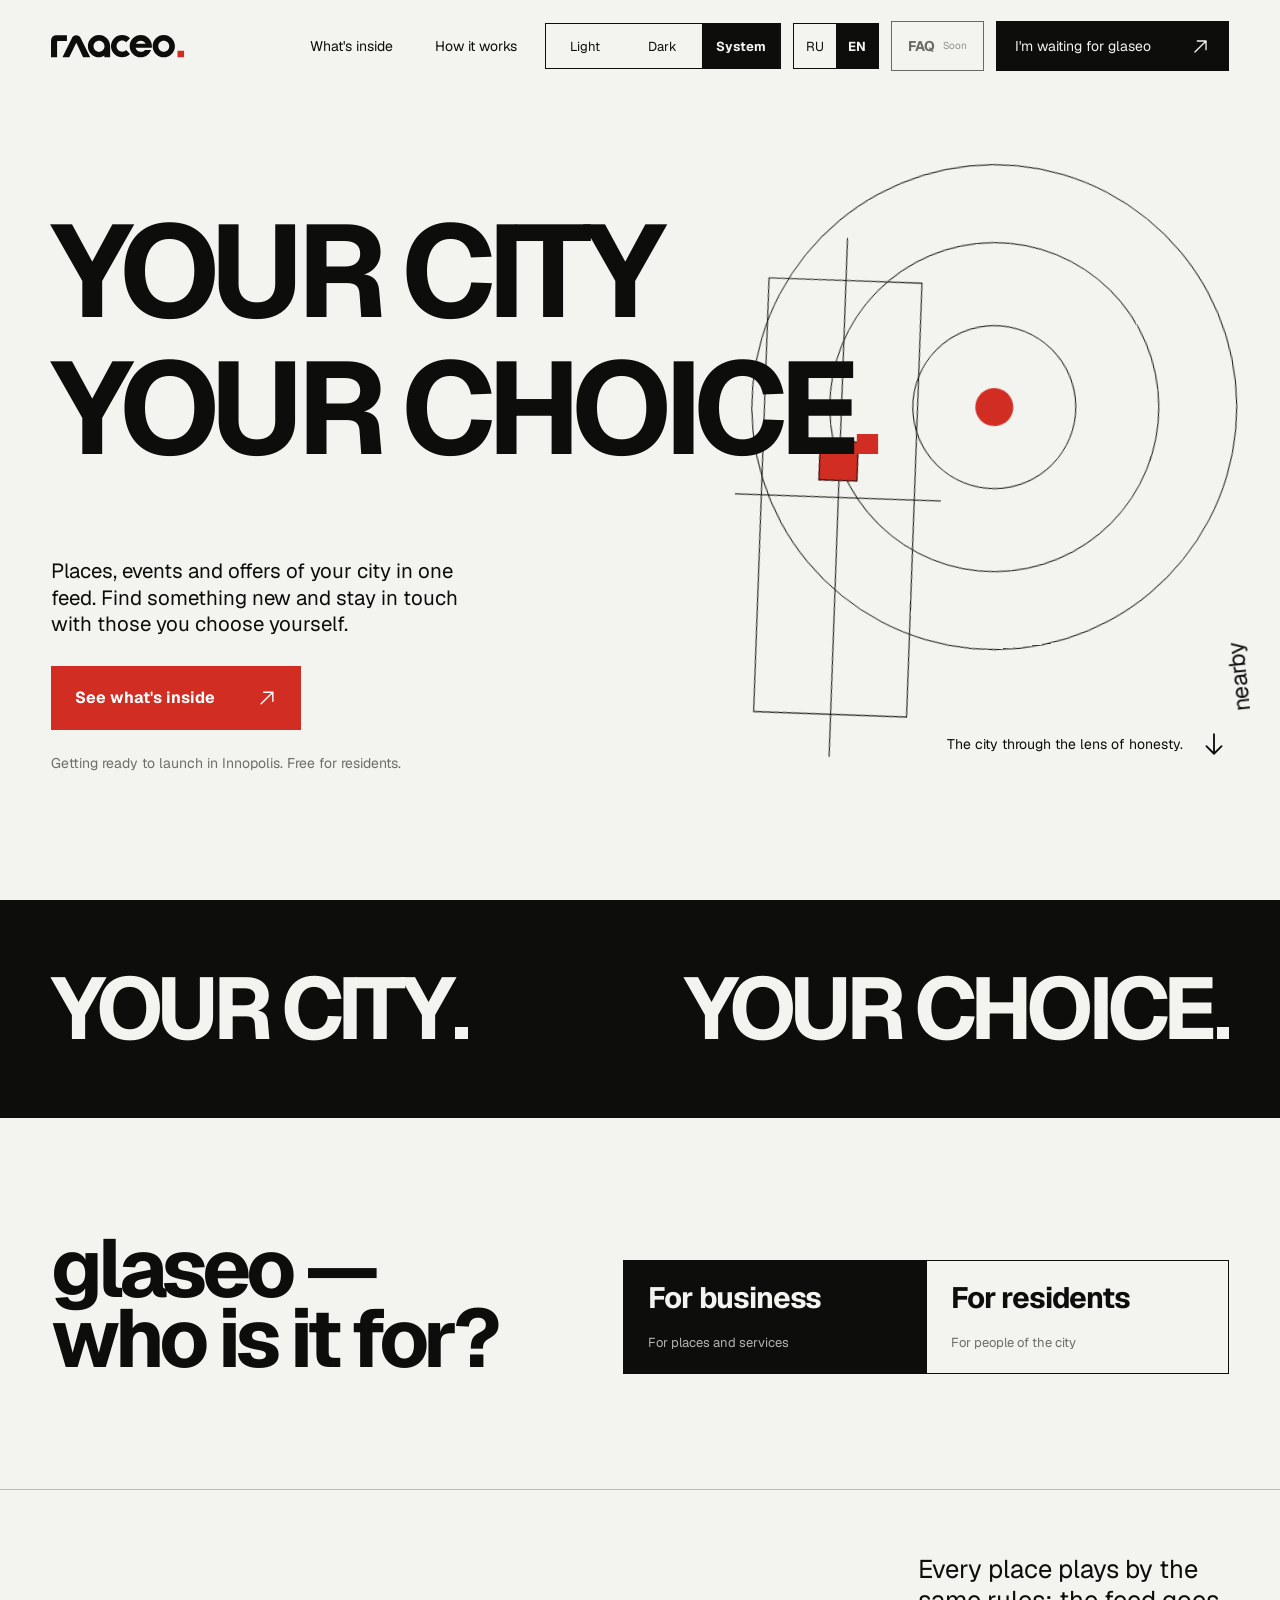
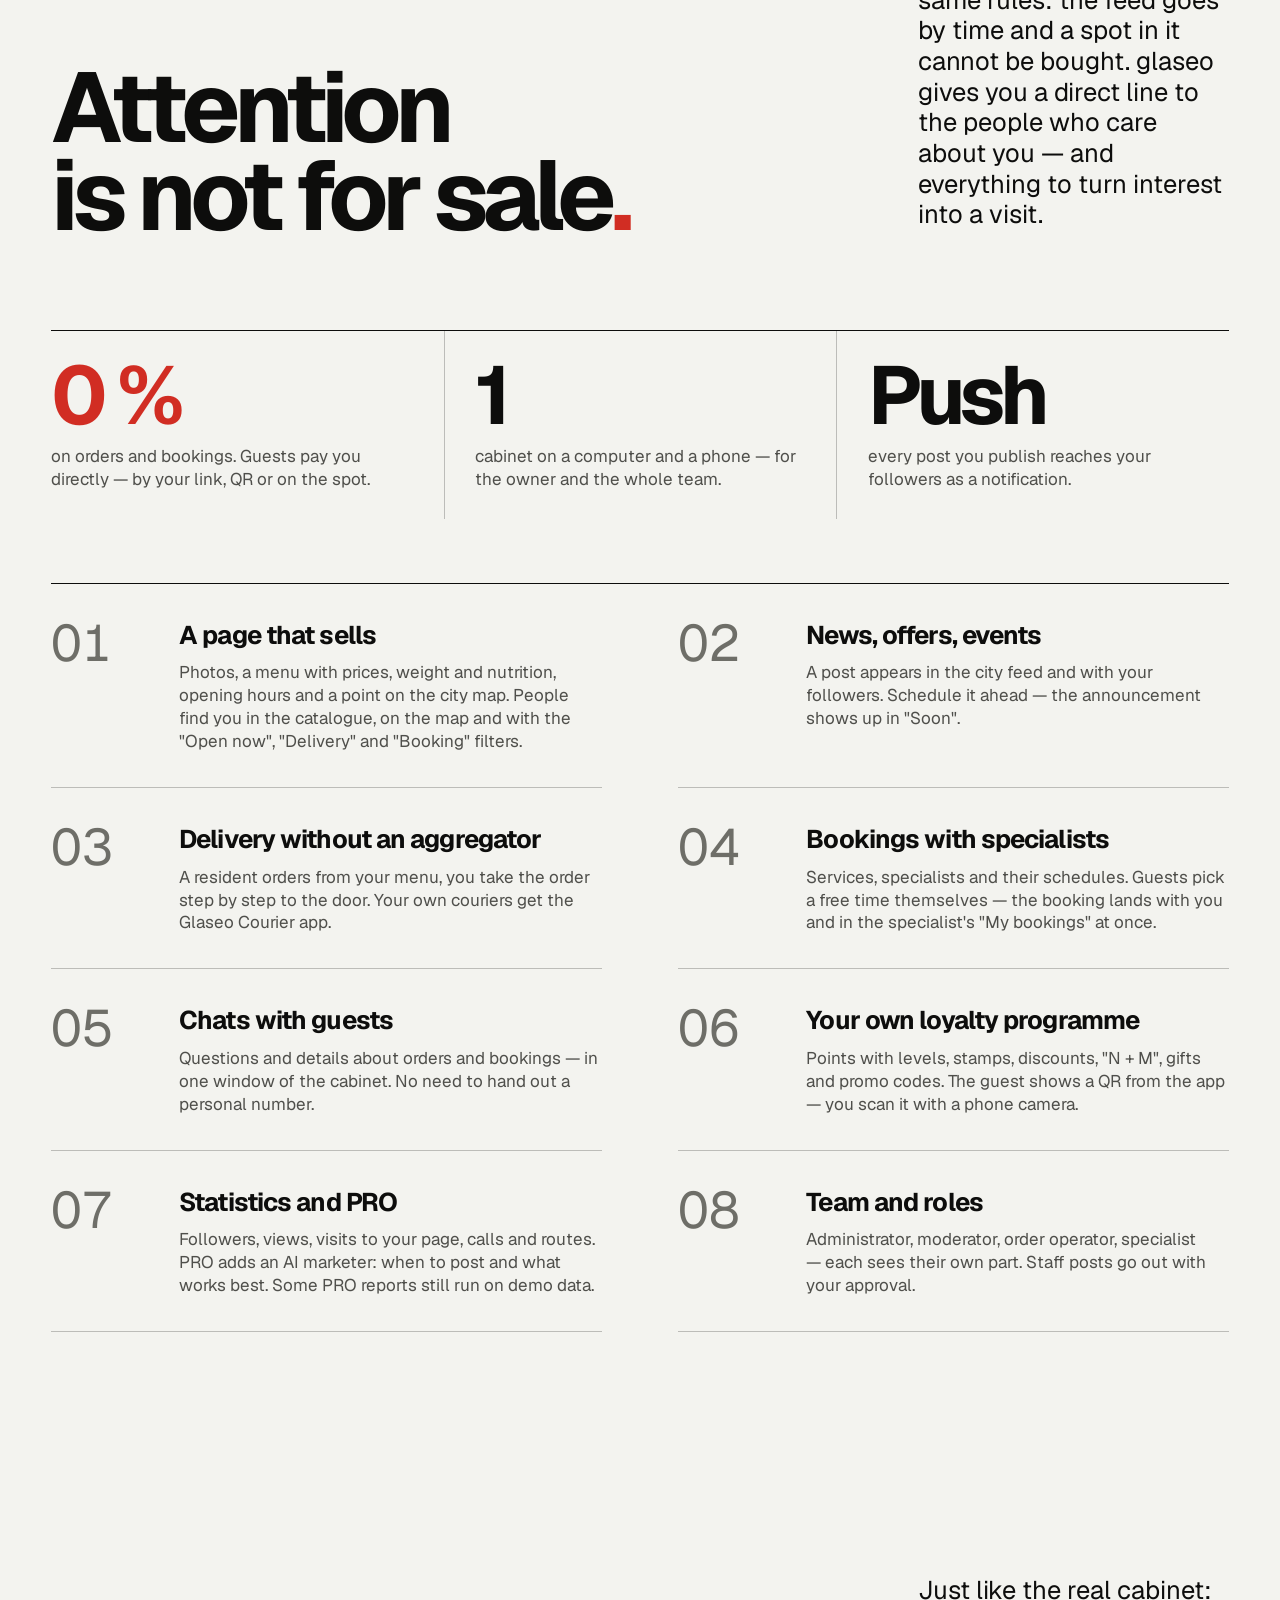
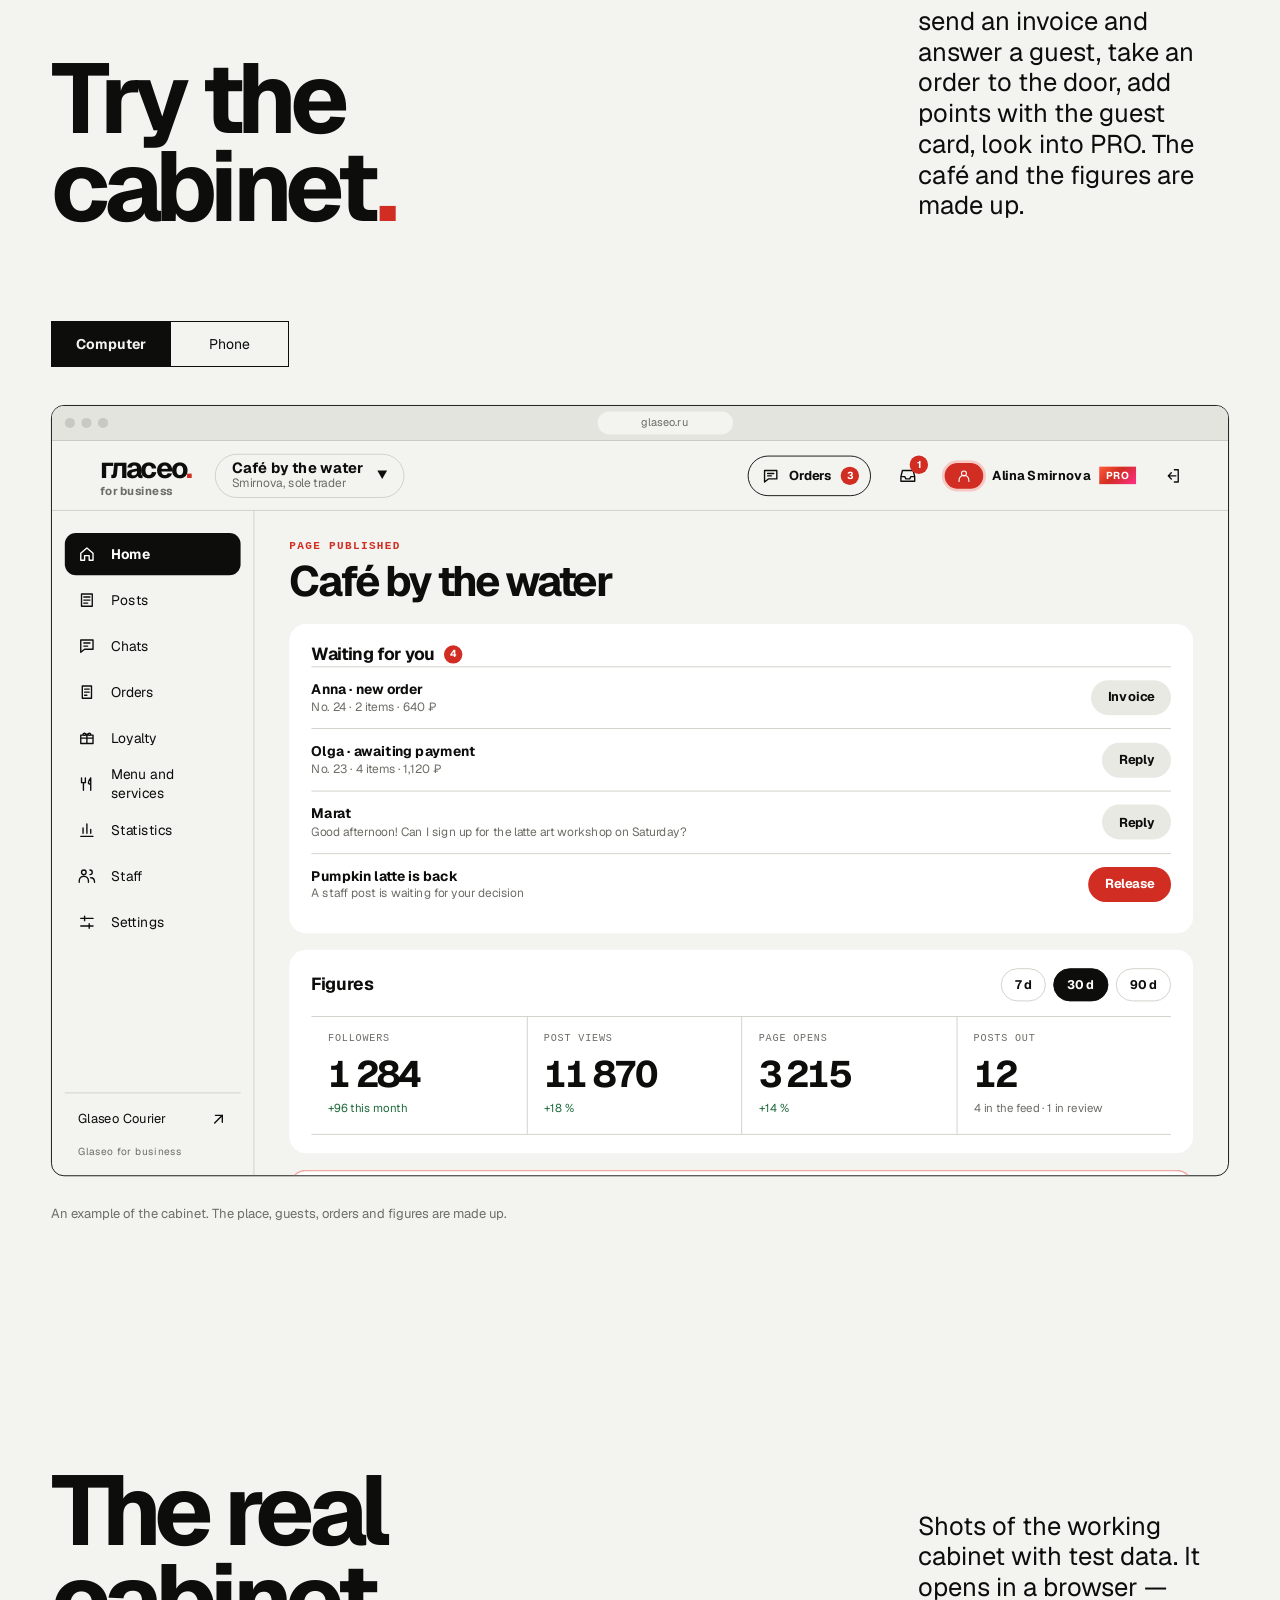
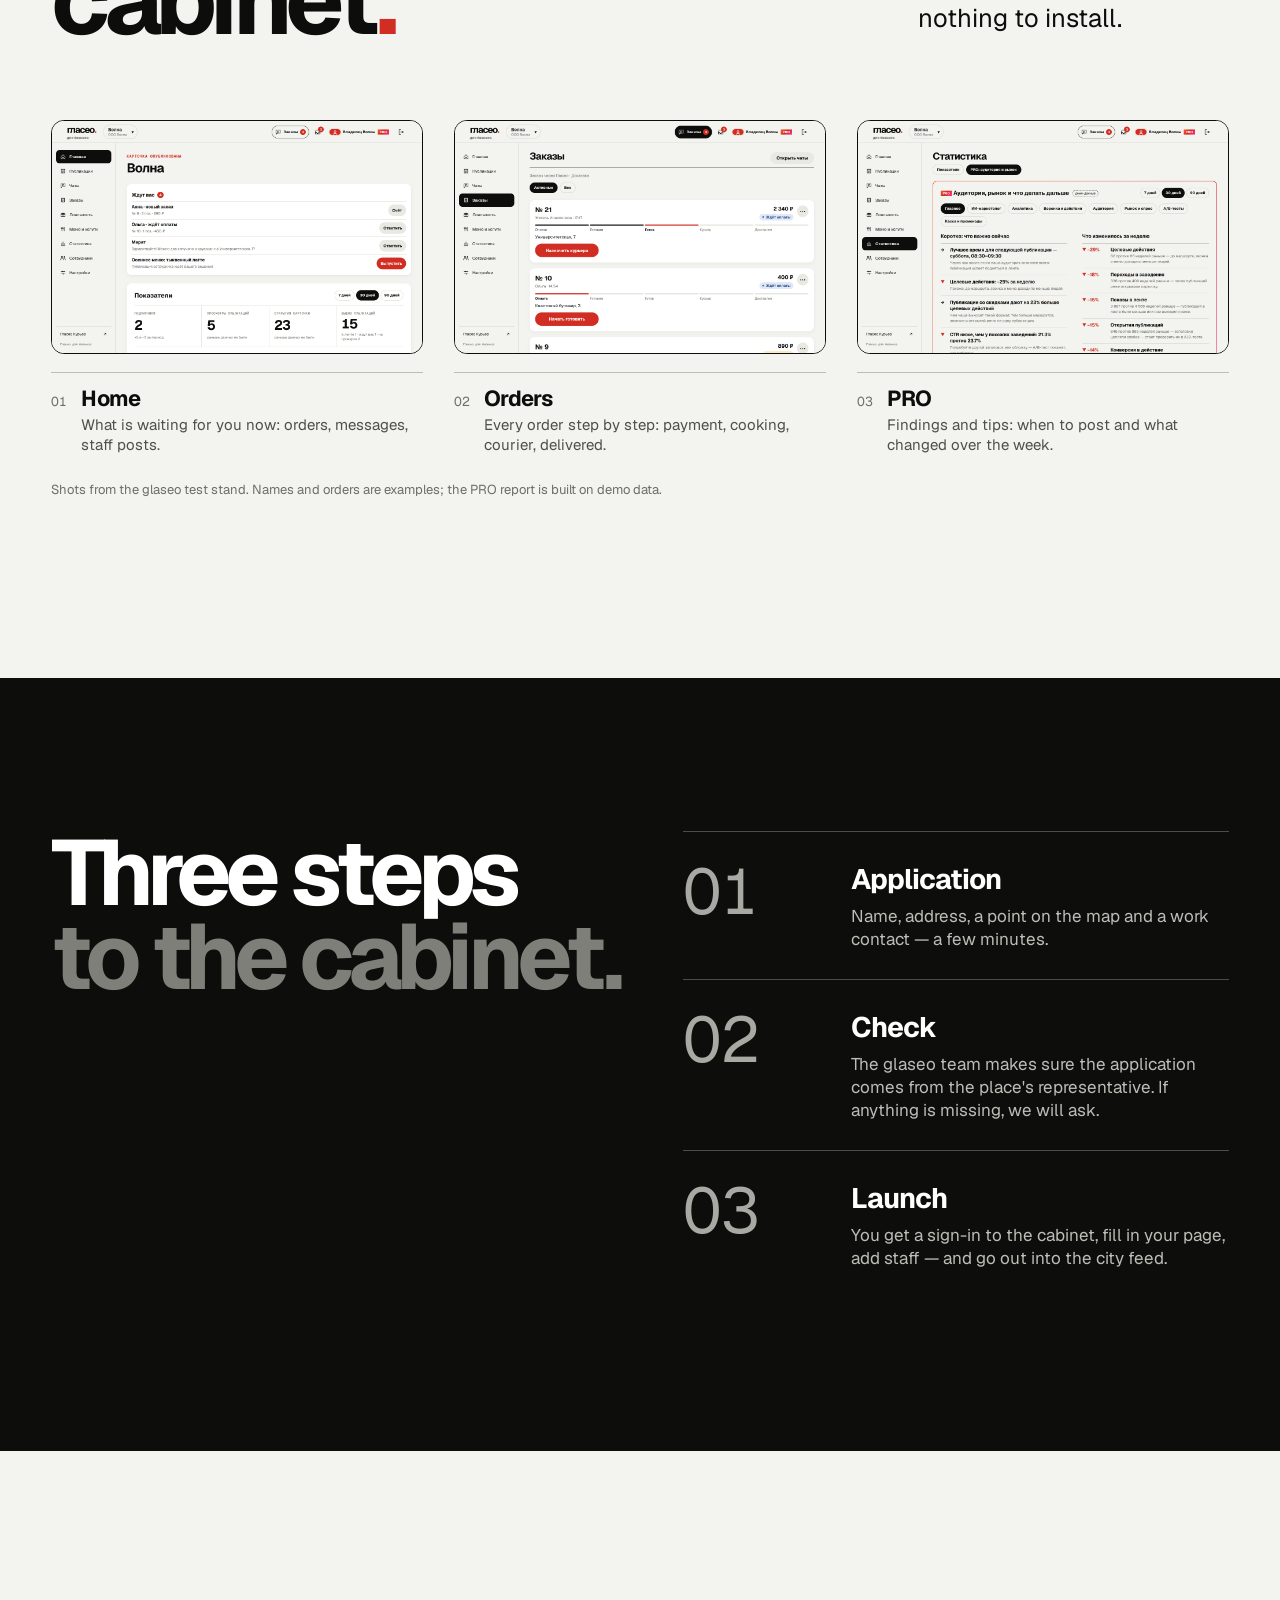
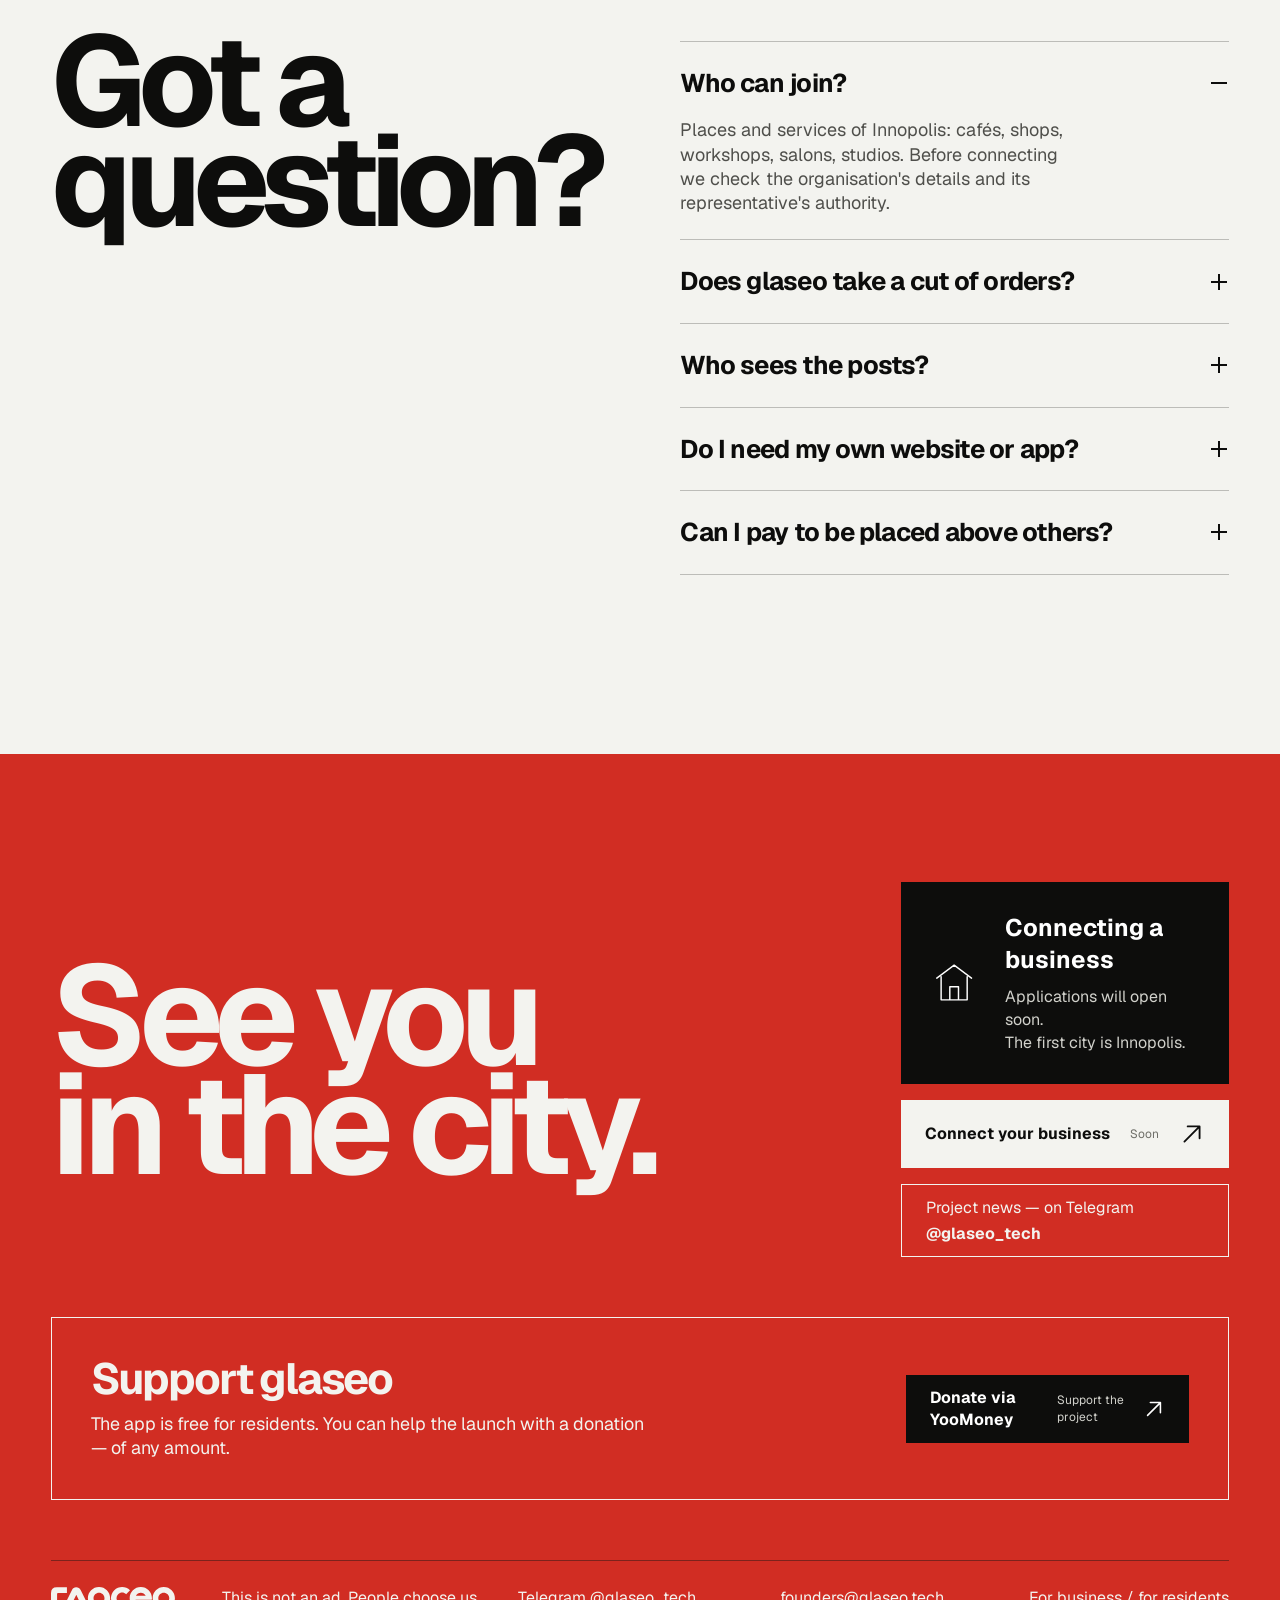
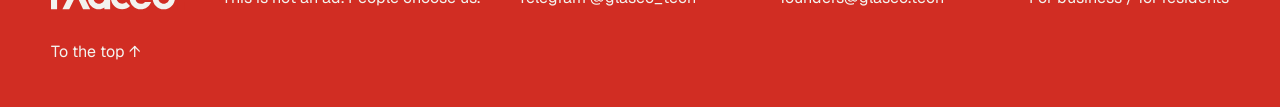
==== commit 8f738137: "ГЛАСЕО" ====
--- a/index.html
+++ b/index.html
@@ -30,6 +30,7 @@
   <meta name="okolo-rustore" content="">
   <meta name="okolo-pwa" content="">
   <meta name="okolo-business-url" content="">
+  <meta name="okolo-business-faq" content="">
   <meta name="okolo-donate" content="">
   <script src="intro.js" defer></script>
   <script src="script.js" defer></script>
@@ -91,6 +92,7 @@
         <button type="button" data-lang-choice="ru" lang="ru" aria-label="Русский" aria-pressed="true">RU</button>
         <button type="button" data-lang-choice="en" lang="en" aria-label="English" aria-pressed="false">EN</button>
       </div>
+      <a class="header-faq" data-link="okolo-business-faq" aria-disabled="true" aria-label="Вопросы и ответы для бизнеса, обзор кабинета">FAQ<small>Скоро</small></a>
       <a class="header-cta" href="#launch">
         <span>Жду гласео</span>
         <svg aria-hidden="true" viewBox="0 0 24 24"><path d="M5 19 19 5M8 5h11v11"/></svg>
--- a/styles.css
+++ b/styles.css
@@ -44,6 +44,12 @@
 html[data-lang="en"]:not(.i18n-ready) body{visibility:hidden}
 .header-cta{min-height:50px;padding:0 19px;white-space:nowrap;display:flex;align-items:center;justify-content:space-between;gap:40px;background:var(--ink);color:var(--pearl);font-size:14px;transition:background-color .2s,color .2s}
 .header-cta svg{width:19px;height:19px}
+/* FAQ for a business: the answers and the tour of the cabinet live on the product, glaseo.ru/business. */
+.header-faq{min-height:50px;padding:0 16px;display:flex;align-items:center;gap:8px;border:1px solid currentColor;font-size:14px;font-weight:700;white-space:nowrap;transition:background-color .2s,color .2s}
+.header-faq:hover{background:var(--ink);color:var(--pearl)}
+.header-faq small{font-size:10px;font-weight:400;opacity:.7}
+.header-faq[aria-disabled=true]{pointer-events:none;opacity:.6}
+body:not([data-role=business]) .header-faq{display:none}
 .header-cta:hover{background:var(--berry);color:white}
 
 .hero{min-height:100svh;padding:130px var(--gutter) 54px;position:relative;display:flex;align-items:center;isolation:isolate;overflow:hidden}
@@ -195,7 +201,7 @@
 }
 
 @media (max-width:620px){
-  :root{--gutter:20px}.site-header{height:74px}.theme-switch{position:absolute;left:calc(100% - 100vw + 2*var(--gutter) + 88px);right:0;top:74px;grid-template-columns:repeat(3,minmax(0,1fr))}.lang-switch{position:absolute;left:calc(100% - 100vw + 2*var(--gutter));width:80px;top:74px}.lang-switch button{padding:0}.theme-switch button{padding:0 4px;font-size:12px}.wordmark{font-size:30px}.header-cta{min-height:44px;padding:0 13px;gap:16px}.header-cta span{font-size:12px}.hero{min-height:842px;padding-top:144px;padding-bottom:30px}.hero h1{font-size:clamp(42px,14.4vw,61px);line-height:1.05}.hero-art{width:94vw;height:78vw;right:-27%;top:29%}.signal-disc{width:73vw}.signal-route{left:10%;width:35%;height:73%}.hero-art>b{display:none}.hero-bottom{margin-top:340px;display:block}.hero-offer>p:first-child{font-size:17px;max-width:300px}.button{width:100%;min-height:58px;font-size:14px;margin-top:20px}.release-note{font-size:12px!important;margin-top:16px}.scroll-cue{display:none}.statement-band{height:auto;padding-block:22px;flex-direction:column;align-items:flex-start;gap:0;font-size:43px;line-height:1}.statement-band>span:last-child{align-self:flex-end}.section-pearl{padding-top:100px;padding-bottom:100px}.section-head{gap:28px;margin-bottom:54px}.section-head h2{font-size:50px}.section-head>p{margin-left:15%;font-size:18px}.scenario.is-active{height:460px}.scenario-copy{left:20px;bottom:20px}.scenario-copy h3{font-size:39px}.scenario-copy p{font-size:14px}.scenario-number{left:18px;top:18px;width:42px;height:42px}.scenario-title{left:18px;top:70px;font-size:33px}.scenario-toggle svg{right:18px;bottom:18px;width:42px;height:42px}.moment-poster strong{font-size:64px}.asterisk{width:140px;height:140px}.asterisk i{top:62px;height:15px}.product{padding-top:100px;padding-bottom:100px}.product h2{font-size:53px}.steps{margin-top:70px}.steps li{grid-template-columns:72px 1fr;padding:23px 0}.steps li>span{font-size:43px}.steps h3{font-size:23px}.steps p{font-size:14px}.phone-stage{margin-top:58px}.orbit-line{width:500px;height:500px;top:130px}.phone{width:100%;max-width:380px;height:780px;border-radius:48px}.phone-screen{border-radius:40px}.faq{gap:55px}.faq h2{font-size:82px}.faq summary{font-size:20px}.faq details p{padding-right:28px;font-size:16px}.launch{min-height:100svh;padding-top:82px;gap:38px;align-content:start}.launch h2{font-size:clamp(48px,13.8vw,58px);line-height:.82}.launch-card{width:100%}.android-status{padding:24px 20px;gap:18px}.android-status svg{width:48px;height:48px}.android-status strong{font-size:20px}.android-status p{font-size:14px}.share-button{height:62px;margin-top:12px;padding-inline:20px;font-size:14px}.site-footer{margin-top:auto}.site-footer .wordmark{margin-right:auto}.site-footer p{display:none}
+  :root{--gutter:20px}.site-header{height:74px}.theme-switch{position:absolute;left:calc(100% - 100vw + 2*var(--gutter) + 88px);right:0;top:74px;grid-template-columns:repeat(3,minmax(0,1fr))}.lang-switch{position:absolute;left:calc(100% - 100vw + 2*var(--gutter));width:80px;top:74px}.lang-switch button{padding:0}.theme-switch button{padding:0 4px;font-size:12px}.wordmark{font-size:30px}.header-cta{min-height:44px;padding:0 13px;gap:10px}.header-faq{min-height:44px;padding:0 9px;font-size:12px}.header-tools{gap:8px}.header-cta span{font-size:12px}.hero{min-height:842px;padding-top:144px;padding-bottom:30px}.hero h1{font-size:clamp(42px,14.4vw,61px);line-height:1.05}.hero-art{width:94vw;height:78vw;right:-27%;top:29%}.signal-disc{width:73vw}.signal-route{left:10%;width:35%;height:73%}.hero-art>b{display:none}.hero-bottom{margin-top:340px;display:block}.hero-offer>p:first-child{font-size:17px;max-width:300px}.button{width:100%;min-height:58px;font-size:14px;margin-top:20px}.release-note{font-size:12px!important;margin-top:16px}.scroll-cue{display:none}.statement-band{height:auto;padding-block:22px;flex-direction:column;align-items:flex-start;gap:0;font-size:43px;line-height:1}.statement-band>span:last-child{align-self:flex-end}.section-pearl{padding-top:100px;padding-bottom:100px}.section-head{gap:28px;margin-bottom:54px}.section-head h2{font-size:50px}.section-head>p{margin-left:15%;font-size:18px}.scenario.is-active{height:460px}.scenario-copy{left:20px;bottom:20px}.scenario-copy h3{font-size:39px}.scenario-copy p{font-size:14px}.scenario-number{left:18px;top:18px;width:42px;height:42px}.scenario-title{left:18px;top:70px;font-size:33px}.scenario-toggle svg{right:18px;bottom:18px;width:42px;height:42px}.moment-poster strong{font-size:64px}.asterisk{width:140px;height:140px}.asterisk i{top:62px;height:15px}.product{padding-top:100px;padding-bottom:100px}.product h2{font-size:53px}.steps{margin-top:70px}.steps li{grid-template-columns:72px 1fr;padding:23px 0}.steps li>span{font-size:43px}.steps h3{font-size:23px}.steps p{font-size:14px}.phone-stage{margin-top:58px}.orbit-line{width:500px;height:500px;top:130px}.phone{width:100%;max-width:380px;height:780px;border-radius:48px}.phone-screen{border-radius:40px}.faq{gap:55px}.faq h2{font-size:82px}.faq summary{font-size:20px}.faq details p{padding-right:28px;font-size:16px}.launch{min-height:100svh;padding-top:82px;gap:38px;align-content:start}.launch h2{font-size:clamp(48px,13.8vw,58px);line-height:.82}.launch-card{width:100%}.android-status{padding:24px 20px;gap:18px}.android-status svg{width:48px;height:48px}.android-status strong{font-size:20px}.android-status p{font-size:14px}.share-button{height:62px;margin-top:12px;padding-inline:20px;font-size:14px}.site-footer{margin-top:auto}.site-footer .wordmark{margin-right:auto}.site-footer p{display:none}
 }
 
 @media (max-width:360px){.lang-switch{width:72px}.theme-switch{left:calc(100% - 100vw + 2*var(--gutter) + 80px)}.theme-switch button{padding:0 2px;font-size:11px}.faq h2{font-size:68px}.launch h2{font-size:44px}}
--- a/app-demo.css
+++ b/app-demo.css
@@ -196,3 +196,5 @@
 .rd-ibtn-ink{background:var(--ink);border-color:var(--ink);color:#fff}
 .rd-pair{display:flex;gap:8px;margin-top:8px}.rd-pair>.rd-btn{flex:1 1 0;min-width:0;margin-top:0!important}
 .rd-btn{overflow:hidden;text-overflow:ellipsis}
+.rd-city-pin{position:relative;margin-left:auto;width:36px;height:36px;display:grid;place-items:center;border:0;background:none;padding:0}.rd-city-pin i{position:absolute;top:7px;right:8px;width:6px;height:6px;border-radius:50%;background:var(--red)}
+.rd-bonus>span svg{width:18px;height:18px;color:var(--muted)}
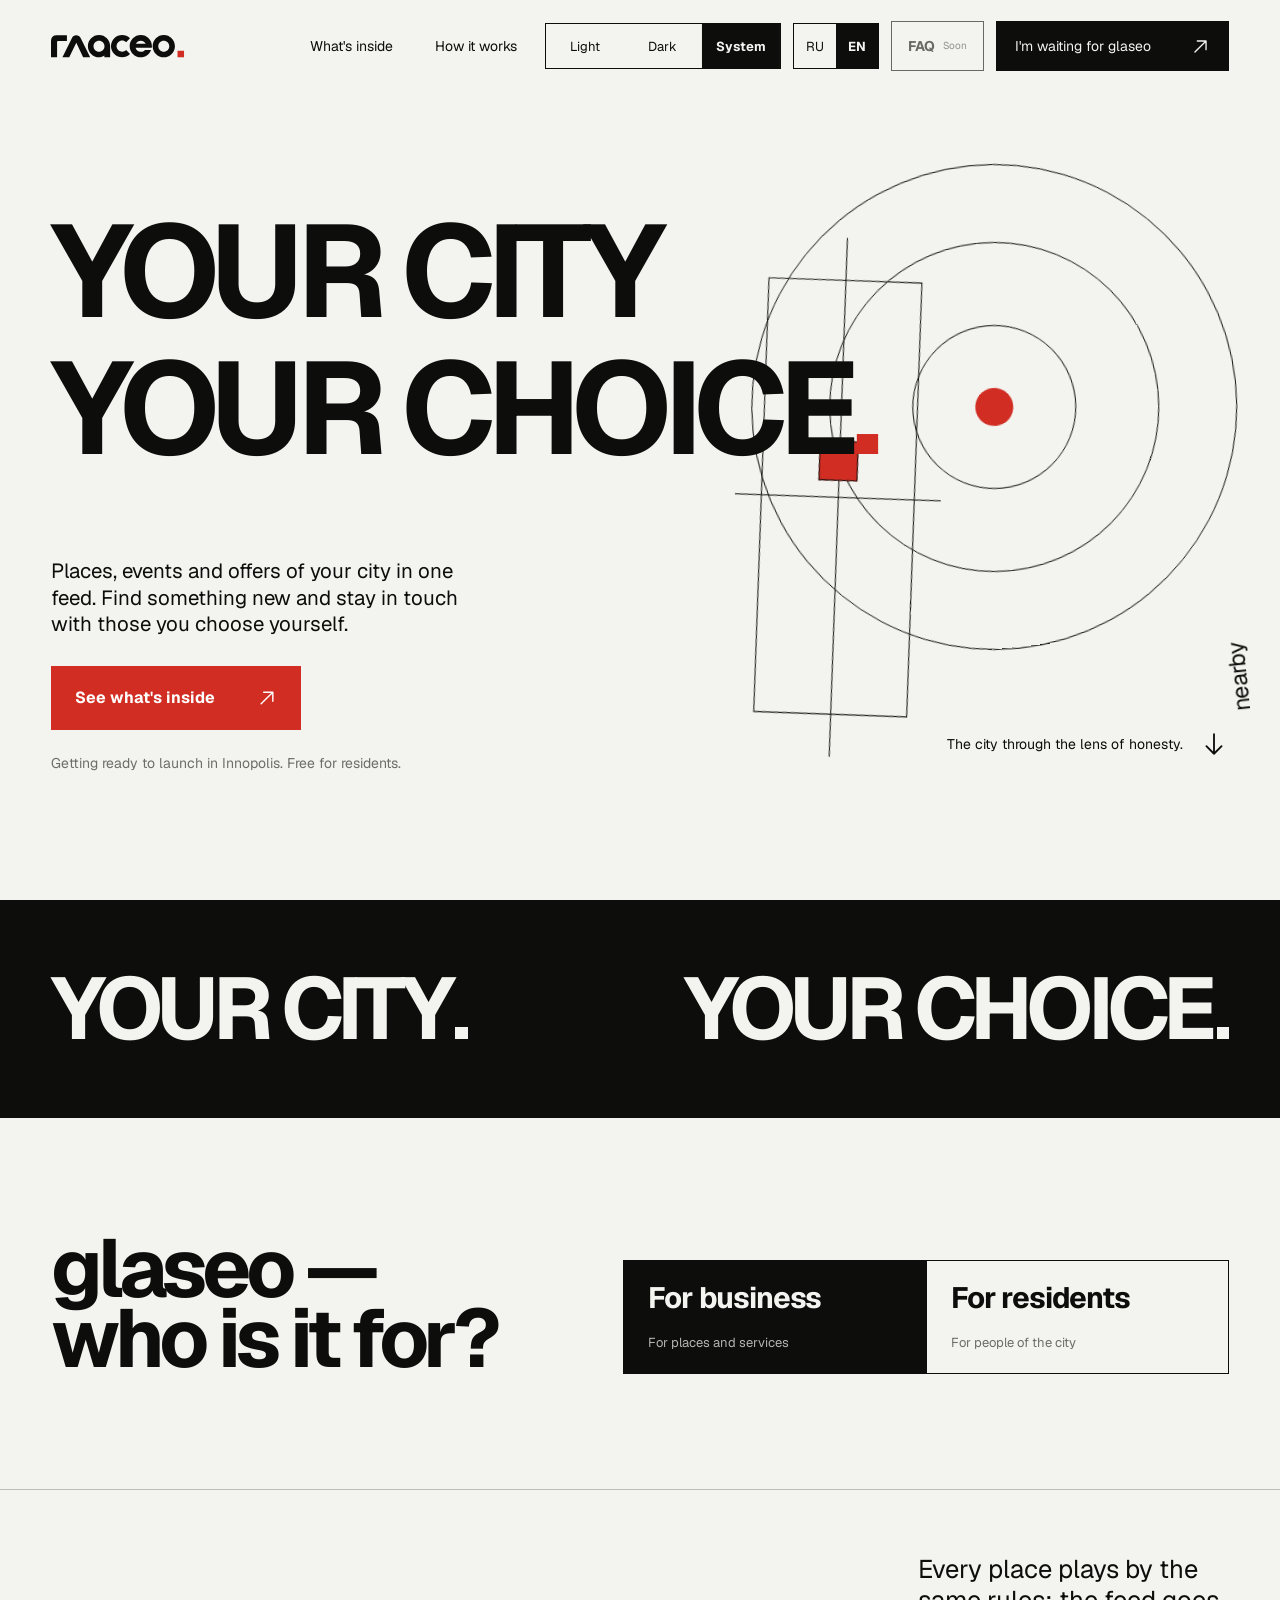
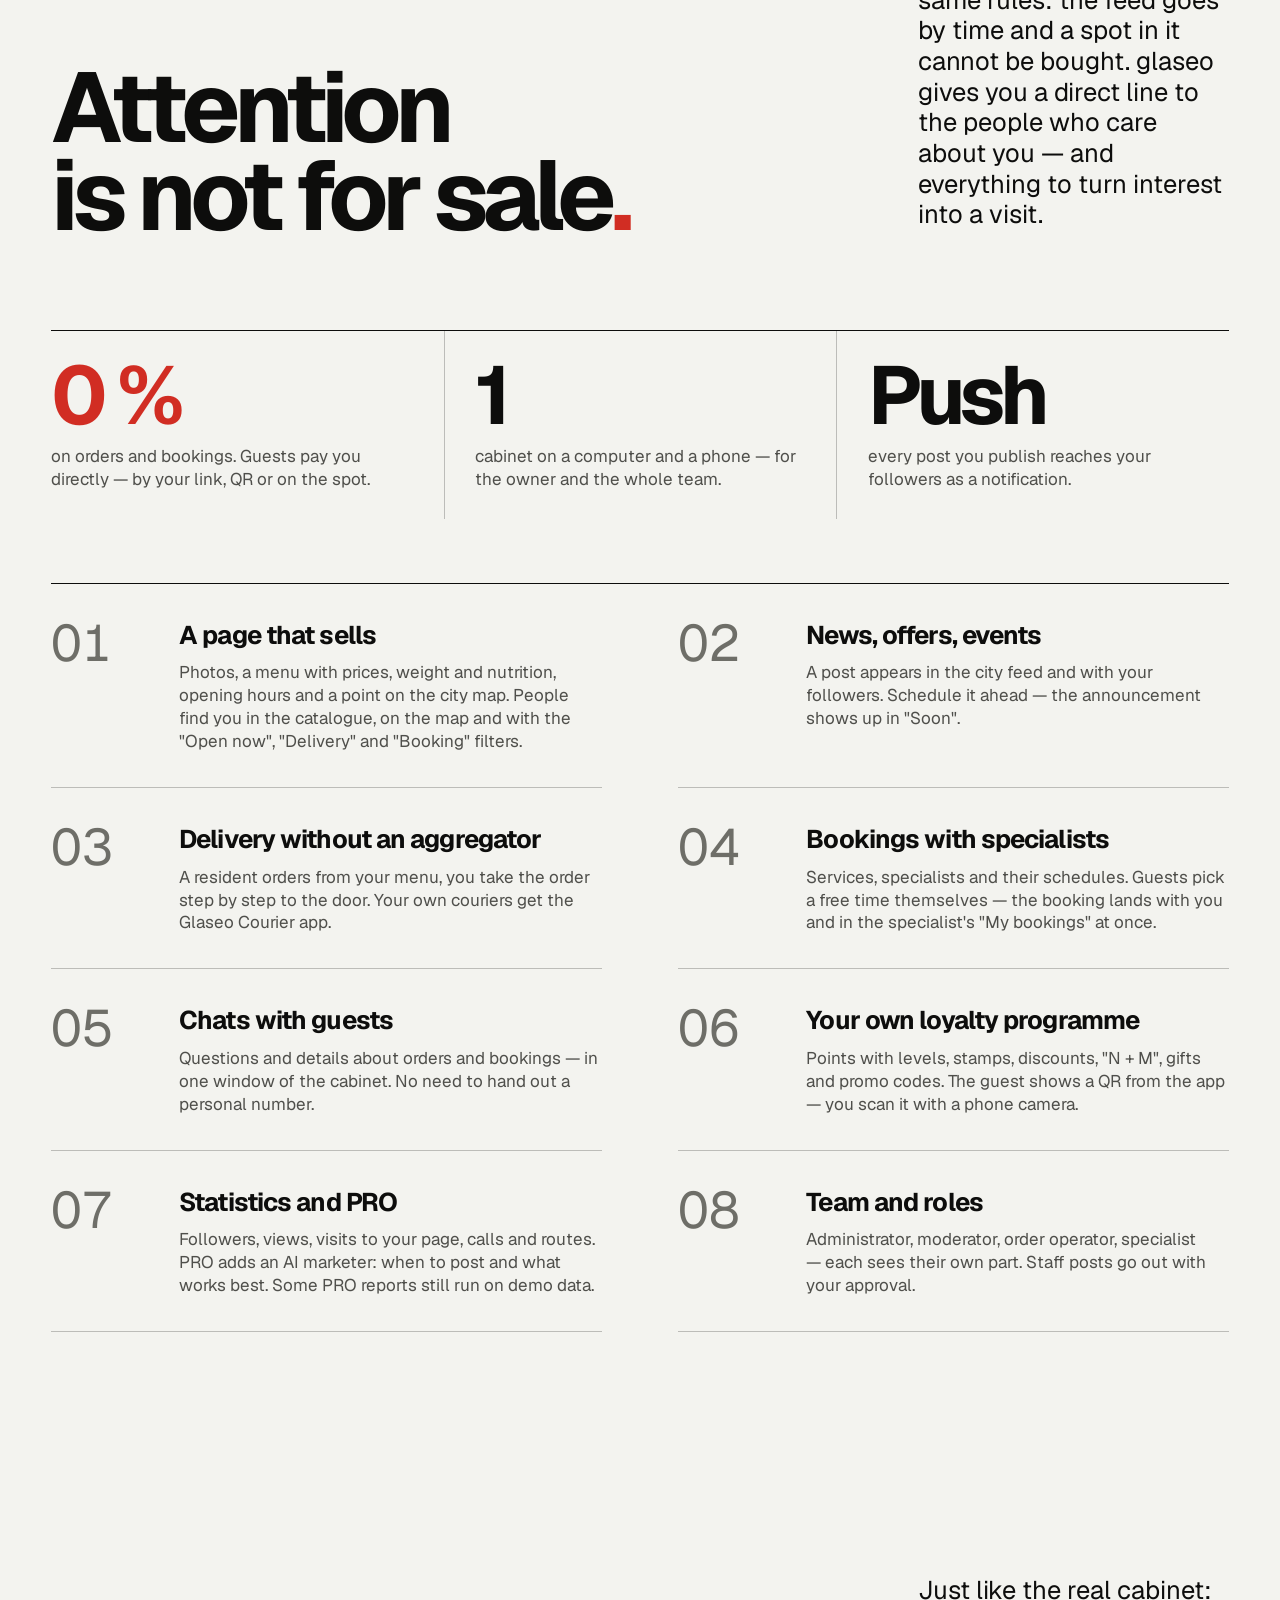
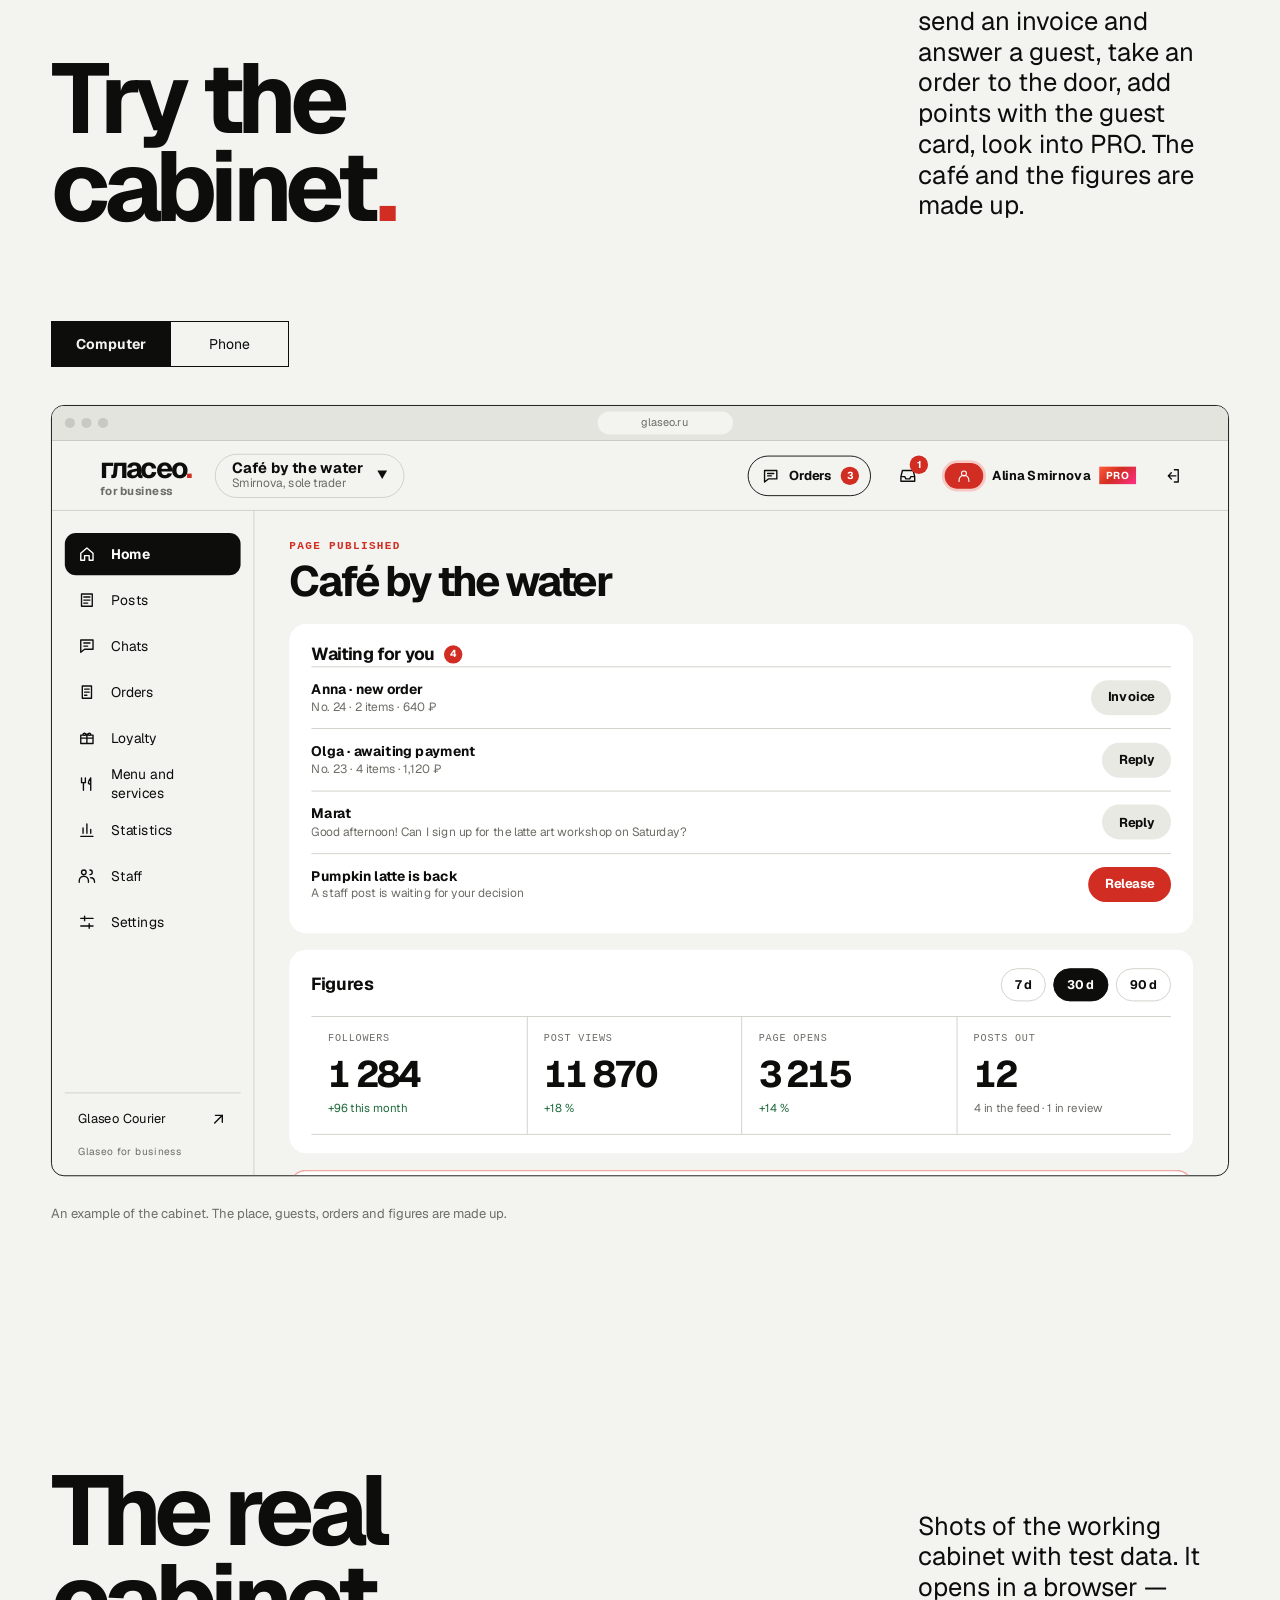
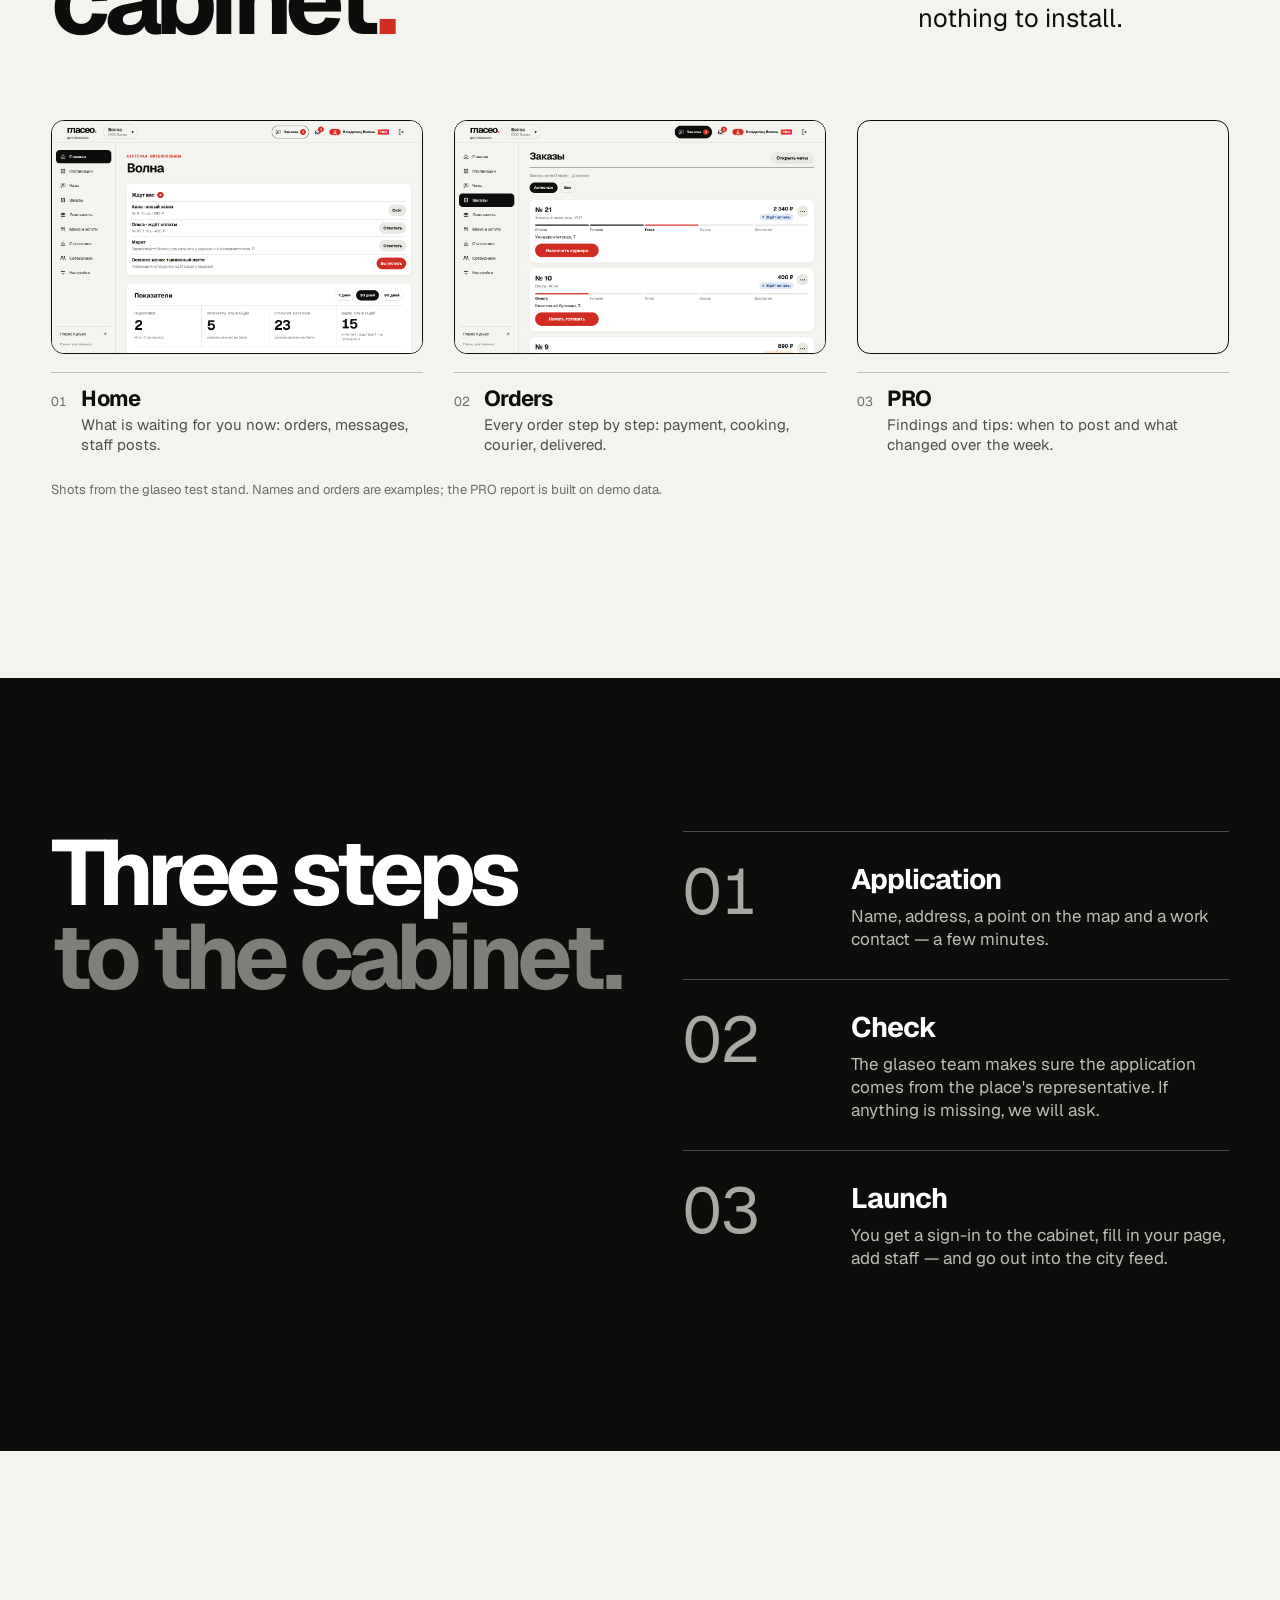
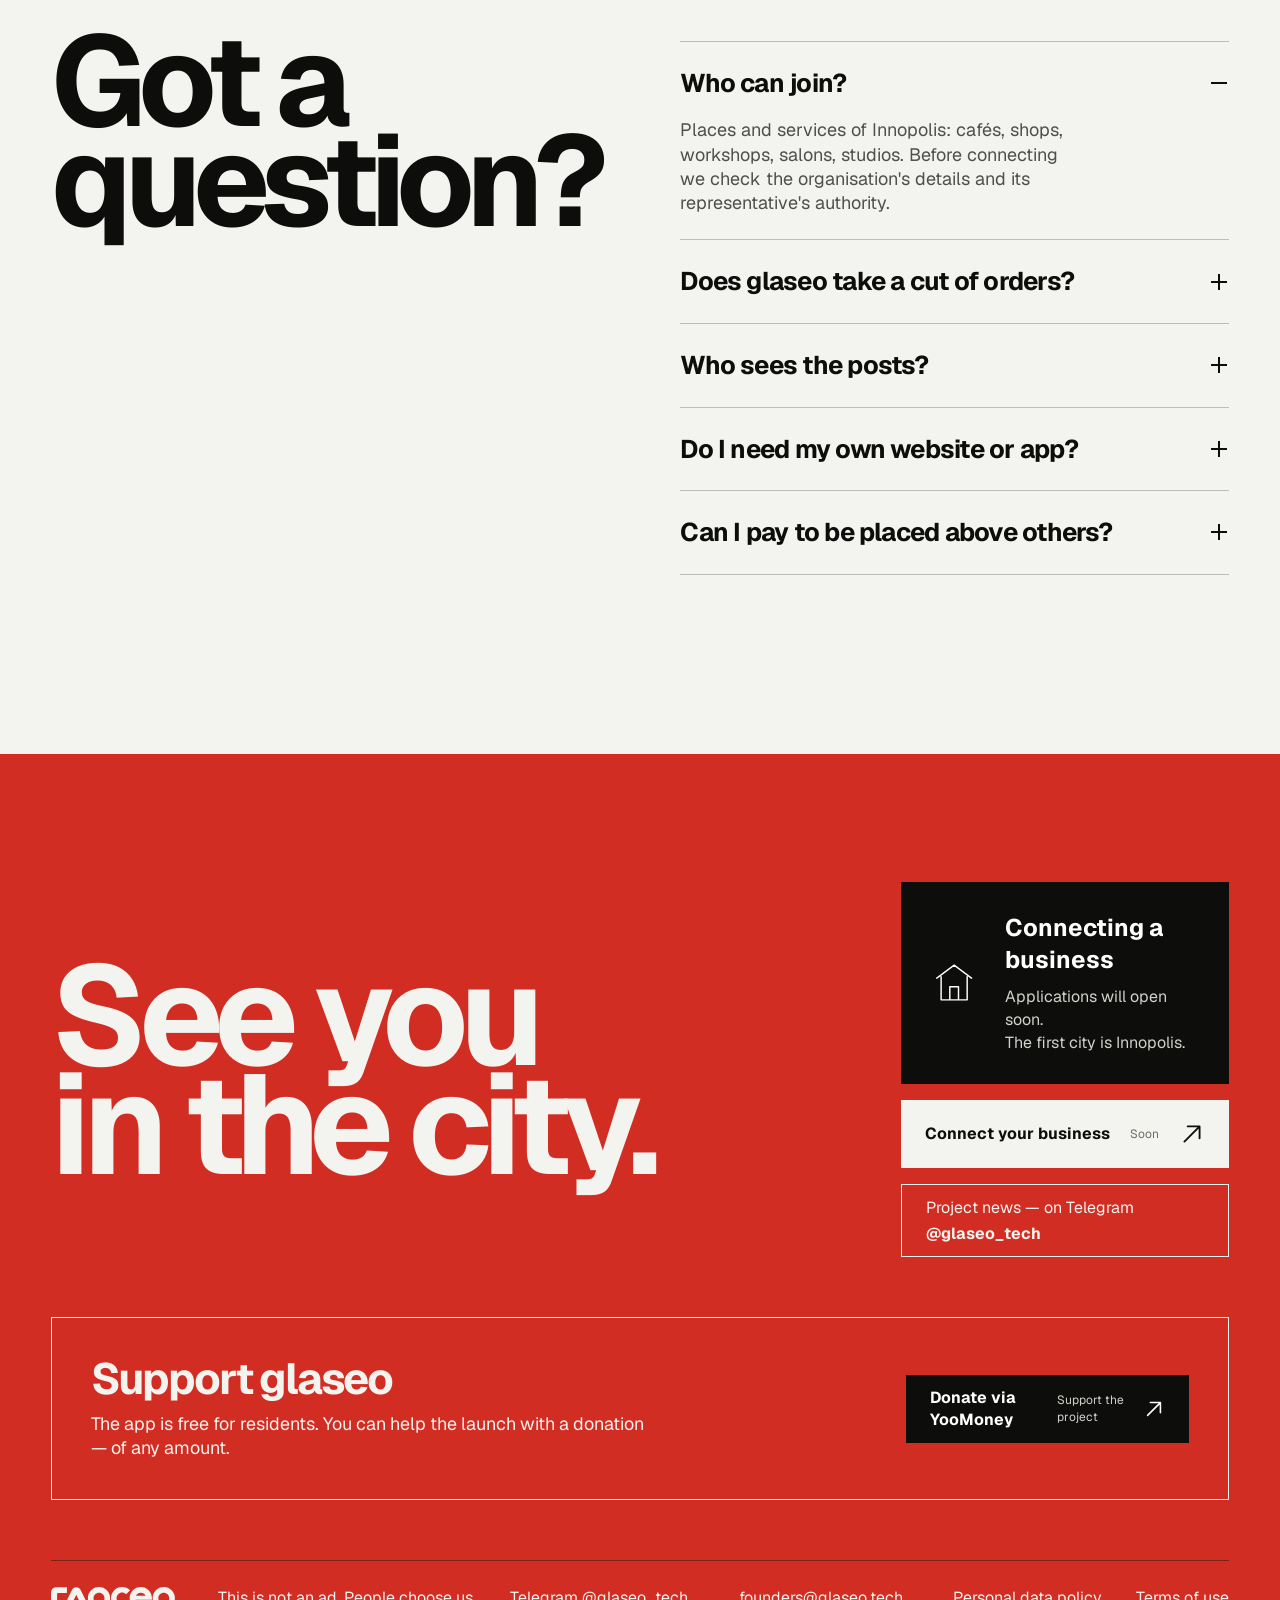
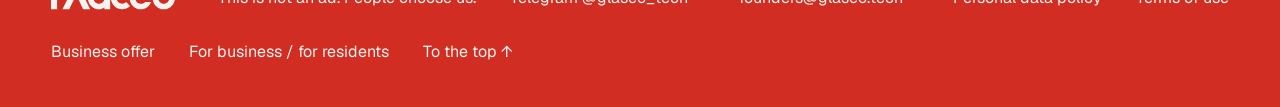
==== commit 42817fbd: "ГЛАСЕО." ====
--- a/index.html
+++ b/index.html
@@ -31,7 +31,6 @@
   <meta name="okolo-pwa" content="">
   <meta name="okolo-business-url" content="">
   <meta name="okolo-business-faq" content="">
-  <meta name="okolo-donate" content="">
   <script src="intro.js" defer></script>
   <script src="script.js" defer></script>
   <script src="cabinet-demo.js" defer></script>
@@ -333,23 +332,20 @@
       </div>
       <aside class="donate" aria-labelledby="donate-title">
         <div><h3 id="donate-title">Поддержать гласео</h3><p>Для жителей приложение бесплатно. Помочь запуску можно пожертвованием — любой суммой.</p></div>
-<a
-  class="donate-link"
-  href="https://yoomoney.ru/to/4100119652365148"
-  target="_blank"
-  rel="noopener noreferrer"
-">
-  <span>Пожертвовать через ЮMoney</span>
-  <small>Поддержать проект</small>
-  <svg aria-hidden="true" viewBox="0 0 24 24">
-    <path d="M5 19 19 5M8 5h11v11"/>
-  </svg>
-</a>      </aside>
+        <a class="donate-link" href="https://yoomoney.ru/to/4100119652365148" target="_blank" rel="noopener noreferrer">
+          <span>Пожертвовать через ЮMoney</span>
+          <small>Поддержать проект</small>
+          <svg aria-hidden="true" viewBox="0 0 24 24"><path d="M5 19 19 5M8 5h11v11"/></svg>
+        </a>
+      </aside>
       <footer class="site-footer">
         <a class="wordmark" href="#top" aria-label="гласео — наверх" translate="no"><svg class="wordmark-logo" aria-hidden="true" viewBox="0 0 920 154"><path fill="currentColor" fill-rule="evenodd" d="M40 2H110V42H48Q42 42 42 48V154H0V42Q0 2 40 2ZM79 154L145 21C151 8 160 2 174 2C188 2 198 8 205 21L271 154H222L175 54L126 154ZM332 0C374.5 0 409 34.5 409 77V154H369V142C358 150 345 154 332 154C289.5 154 255 119.5 255 77C255 34.5 289.5 0 332 0ZM370 77C370 97.98682 352.98682 115 332 115C311.01318 115 294 97.98682 294 77C294 56.01318 311.01318 39 332 39C352.98682 39 370 56.01318 370 77ZM546.44722 22.55278C516.37685 -7.51759 467.62315 -7.51759 437.55278 22.55278C407.48241 52.62315 407.48241 101.37685 437.55278 131.44722C467.62315 161.51759 516.37685 161.51759 546.44722 131.44722L519.57716 104.57716C504.34672 119.80761 479.65328 119.80761 464.42284 104.57716C449.19239 89.34672 449.19239 64.65328 464.42284 49.42284C479.65328 34.19239 504.34672 34.19239 519.57716 49.42284ZM697 88H584.5C589.5 105 603.5 116 621 116C632.5 116 643.5 111.5 650.5 103H692C681.5 133.5 653.5 154 621 154C578.5 154 544 119.5 544 77C544 34.5 578.5 0 621 0C663.5 0 698 34.5 698 77C698 81 697.7 85 697 88ZM587 60H655C648 47 635 39 621 39C607 39 594 47 587 60ZM857 77C857 119.52593 822.52593 154 780 154C737.47407 154 703 119.52593 703 77C703 34.47407 737.47407 0 780 0C822.52593 0 857 34.47407 857 77ZM818 77C818 97.98682 800.98682 115 780 115C759.01318 115 742 97.98682 742 77C742 56.01318 759.01318 39 780 39C800.98682 39 818 56.01318 818 77Z"/><rect class="wordmark-dot" x="875" y="109" width="45" height="45"/></svg></a>
         <p>Это не реклама. Нас выбирают люди.</p>
         <a href="https://t.me/glaseo_tech" target="_blank" rel="noopener" translate="no">Telegram @glaseo_tech</a>
          <p>founders@glaseo.tech</p>
+        <a href="https://glaseo.ru/legal/privacy" target="_blank" rel="noopener">Политика обработки данных</a>
+        <a href="https://glaseo.ru/legal/terms" target="_blank" rel="noopener">Пользовательское соглашение</a>
+        <a href="https://glaseo.ru/legal/offer" target="_blank" rel="noopener">Оферта для бизнеса</a>
         <a href="#audience">Для бизнеса / для жителей</a>
         <a href="#top">Наверх <span aria-hidden="true">↑</span></a>
       </footer>
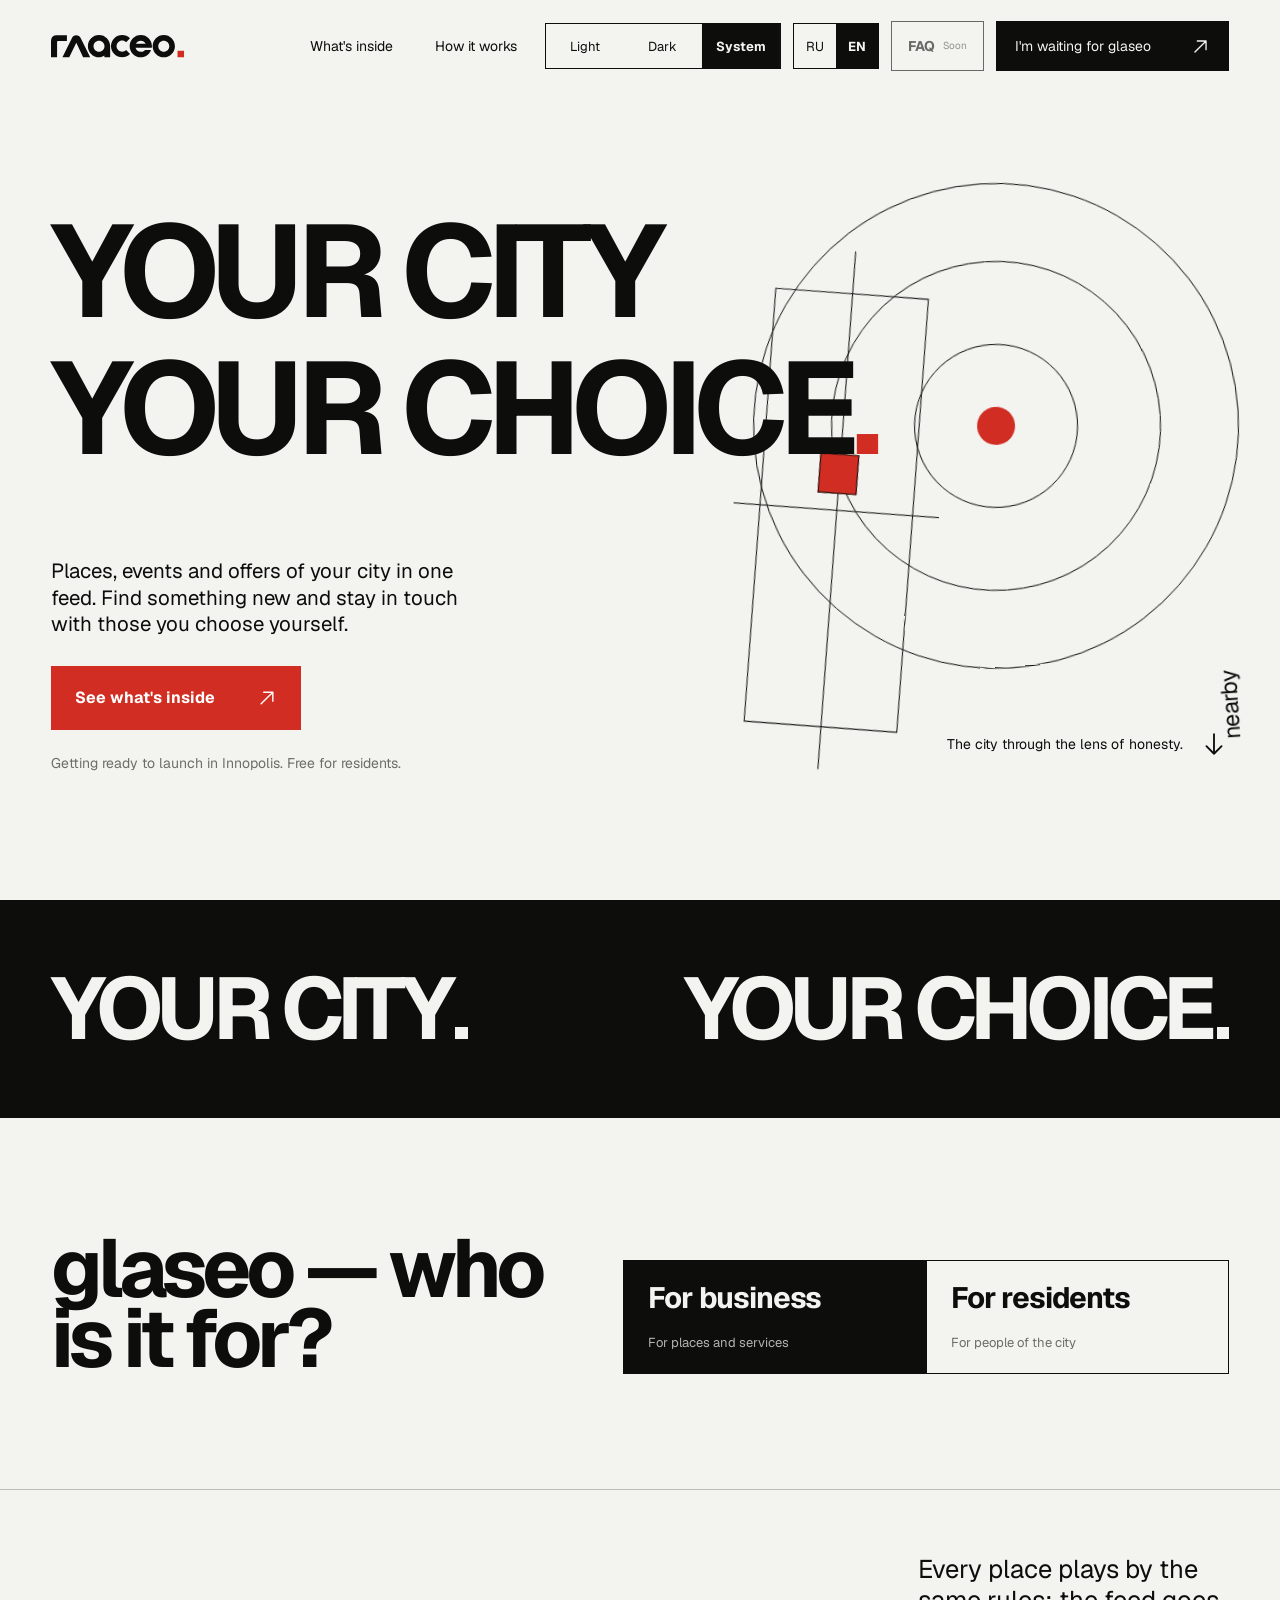
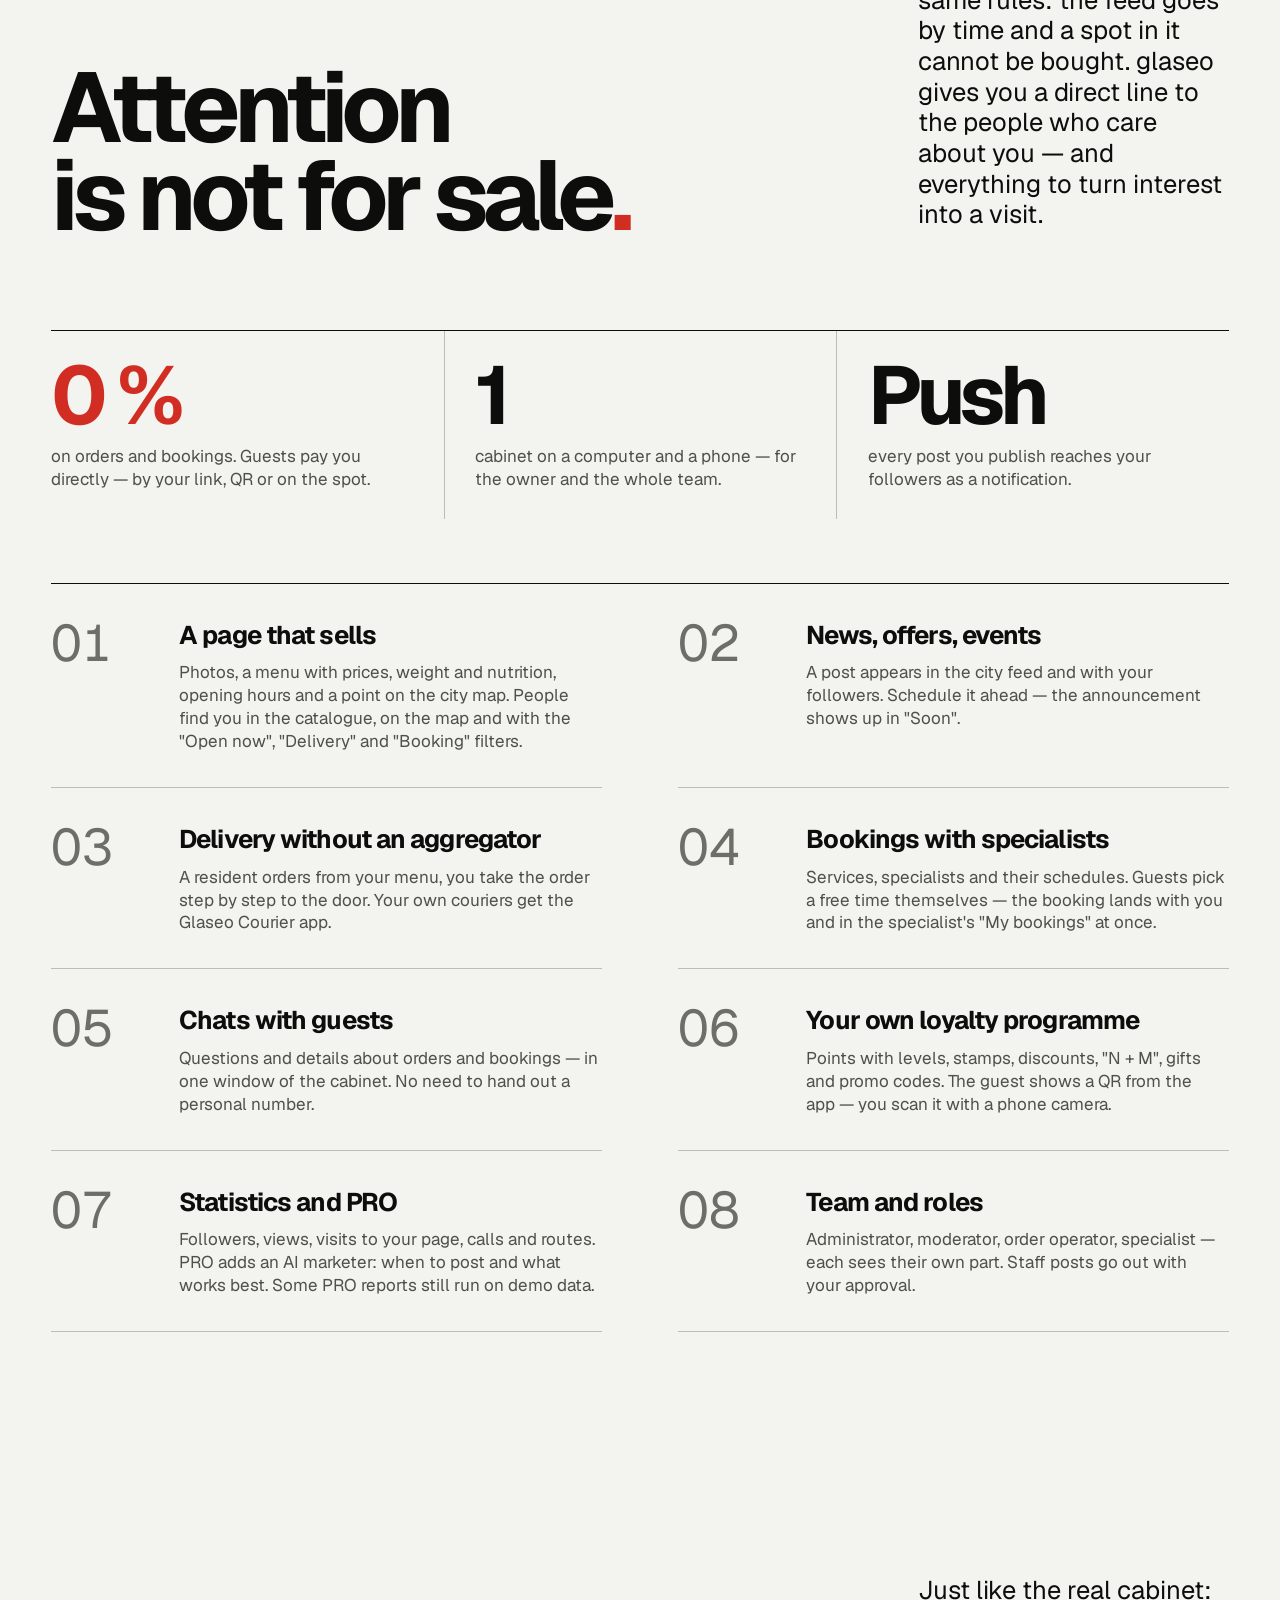
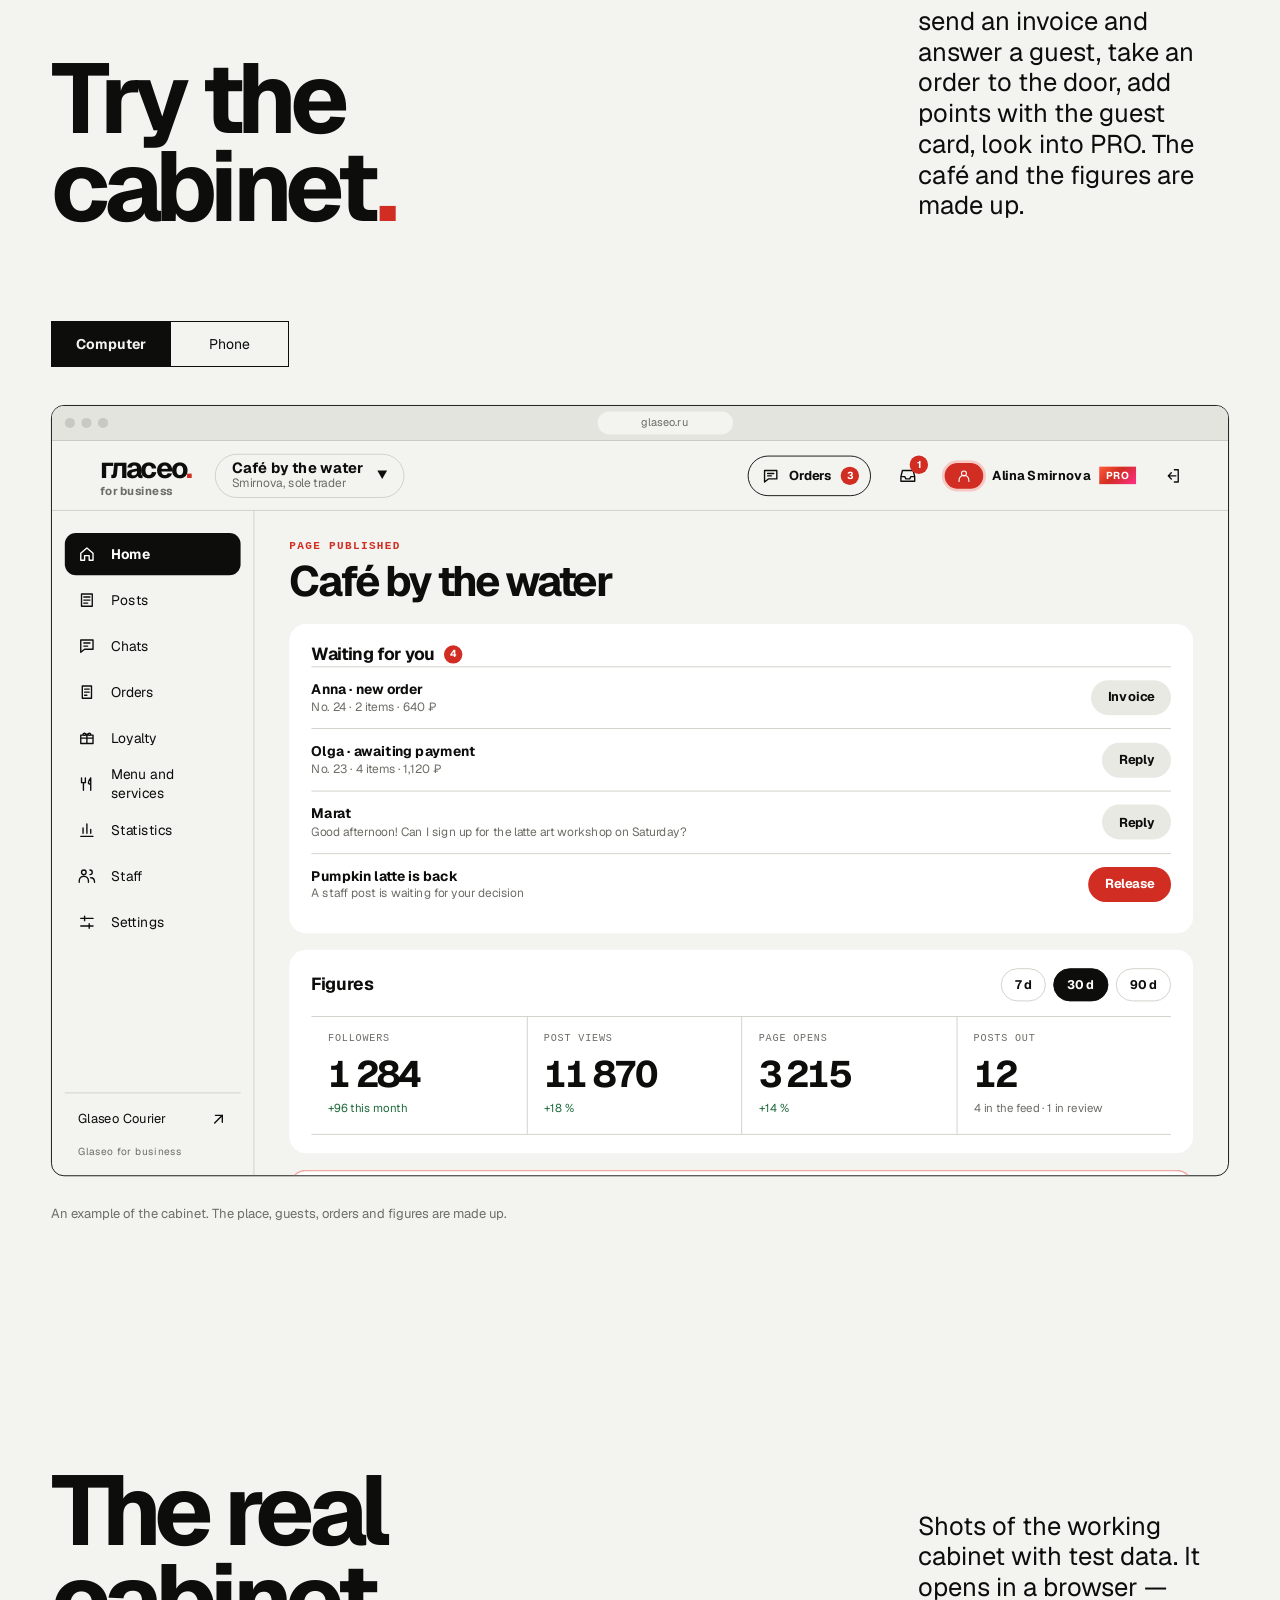
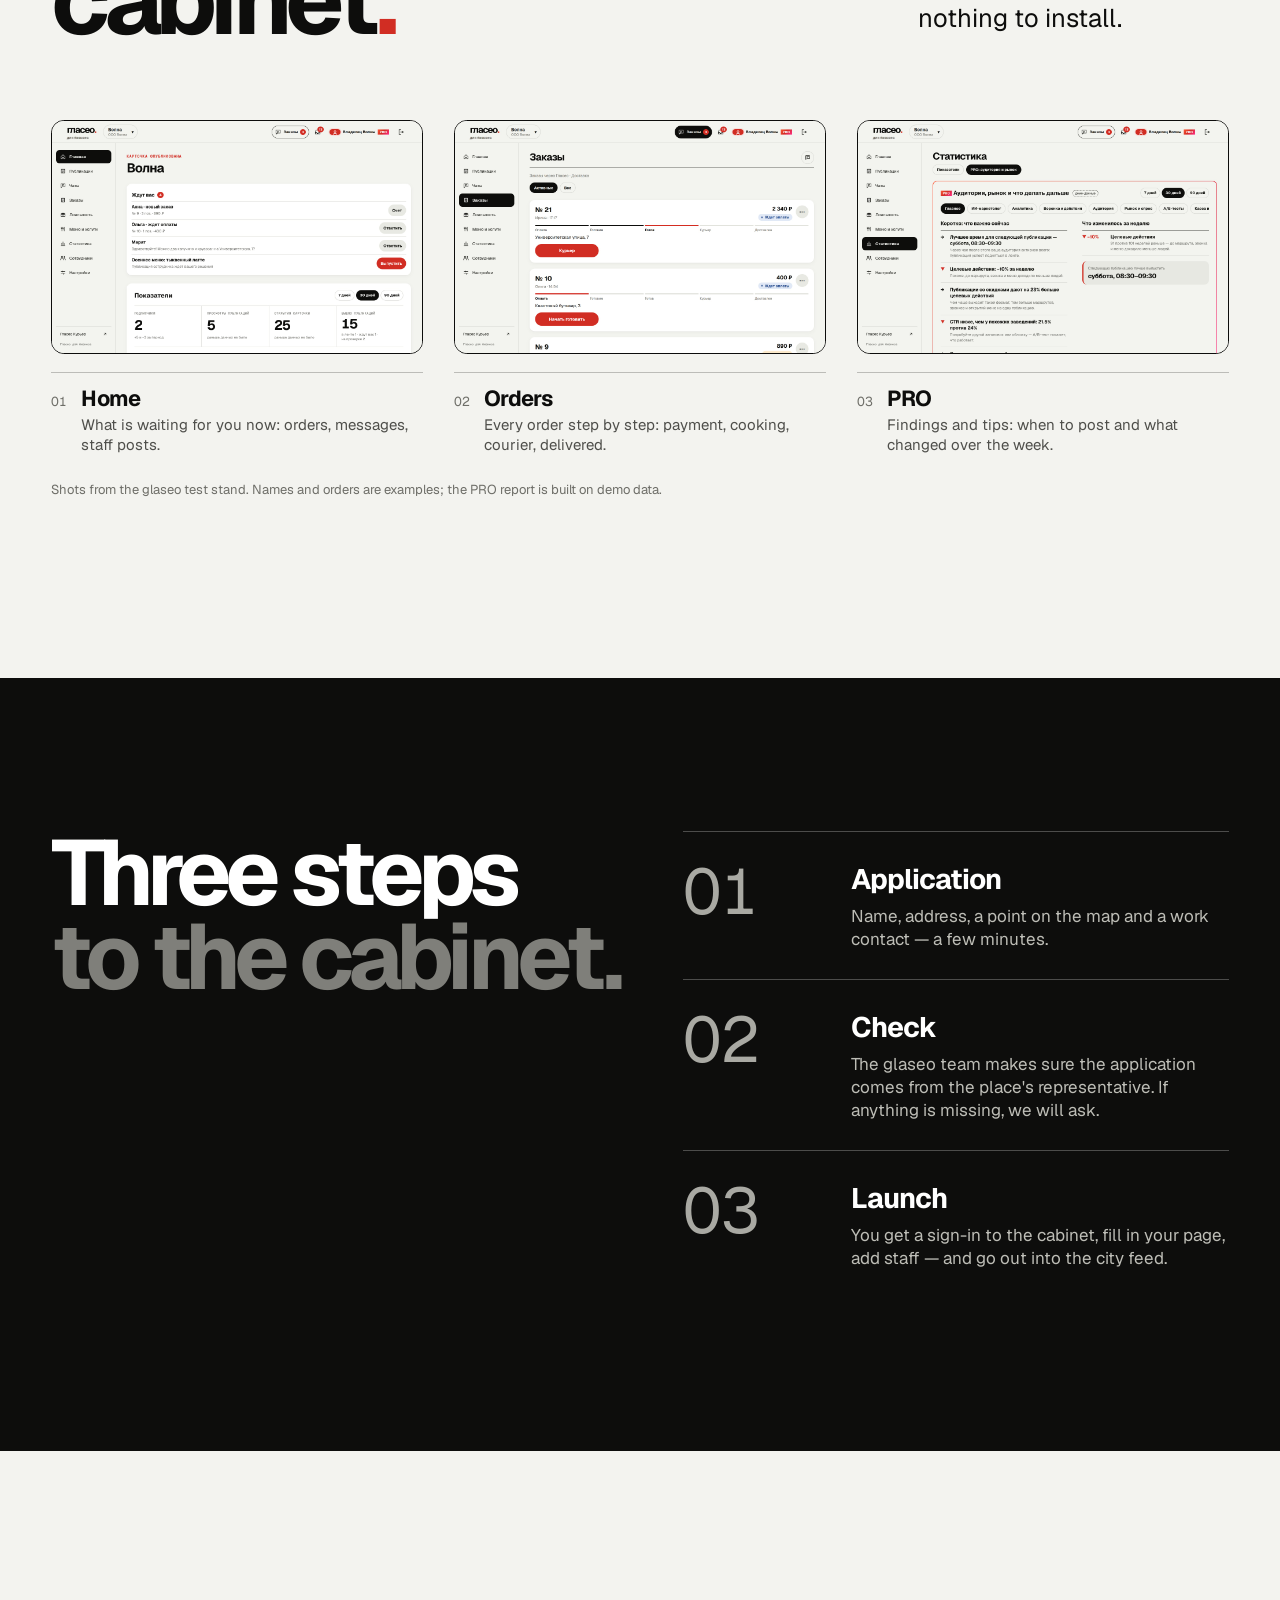
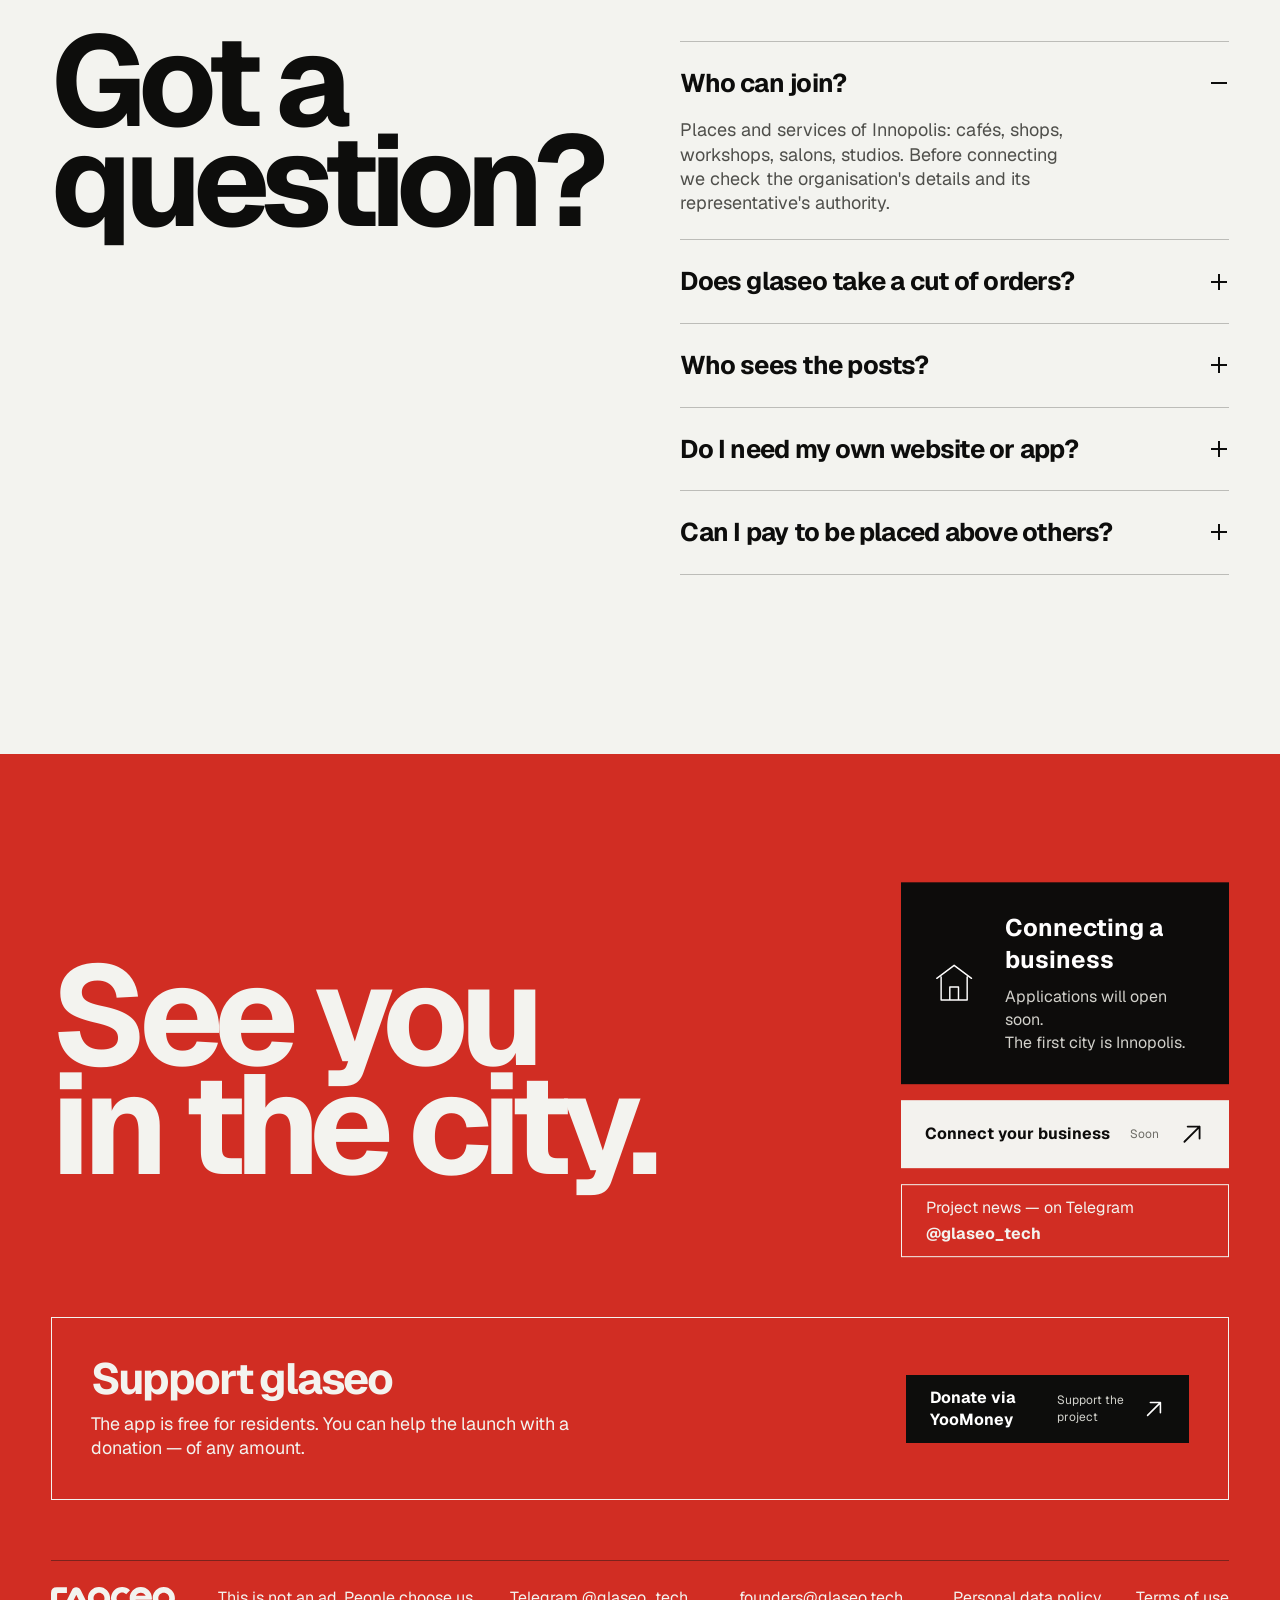
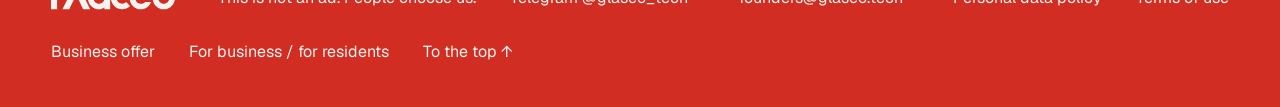
==== commit 0f8b29e1: "ГЛАСЕО." ====
--- a/index.html
+++ b/index.html
@@ -36,6 +36,7 @@
   <script src="cabinet-demo.js" defer></script>
   <script src="app-demo.js" defer></script>
   <script src="i18n.js" defer></script>
+  <script src="typo.js" defer></script>
 </head>
 <body data-role="business">
   <!-- Opening screen, driven by intro.js. The wordmark uses analytic vector curves shared with the header. -->
@@ -84,7 +85,7 @@
     <div class="header-tools">
       <div class="theme-switch" role="group" aria-label="Тема оформления" data-choice="system">
         <button type="button" data-theme-choice="light" aria-pressed="false">Светлая</button>
-        <button type="button" data-theme-choice="dark" aria-pressed="false">Тёмная</button>
+        <button type="button" data-theme-choice="dark" aria-pressed="false">Темная</button>
         <button type="button" data-theme-choice="system" aria-pressed="true">Системная</button>
       </div>
       <div class="lang-switch" role="group" aria-label="Язык" data-choice="ru" translate="no">
@@ -139,7 +140,7 @@
 
     <section class="possibilities section-pearl" id="possibilities" aria-labelledby="possibilities-title" data-for="user">
       <div class="section-head">
-        <h2 id="possibilities-title">Всё, ради чего<br>стоит выйти</h2>
+        <h2 id="possibilities-title">Все, ради чего<br>стоит выйти</h2>
         <p>Новости мест, события и предложения рядом. Собери свой город в одной ленте.</p>
       </div>
 
@@ -180,7 +181,7 @@
         <ol class="steps">
           <li><span>01</span><div><h3>Найди место</h3><p>Лента города, места рядом с расстоянием пешком и своя карта.</p></div></li>
           <li><span>02</span><div><h3>Закажи или запишись</h3><p>Меню с КБЖУ, доставка до двери, запись к мастеру — оплата месту напрямую.</p></div></li>
-          <li><span>03</span><div><h3>Останься на связи</h3><p>Подписки, чат с местом и карта гостя с бонусами — всё в профиле.</p></div></li>
+          <li><span>03</span><div><h3>Останься на связи</h3><p>Подписки, чат с местом и карта гостя с бонусами — все в профиле.</p></div></li>
         </ol>
       </div>
 
@@ -197,7 +198,7 @@
     <section class="more section-pearl" id="more" aria-labelledby="more-title" data-for="user">
       <div class="section-head">
         <h2 id="more-title">Не только<br>лента<span class="berry-dot">.</span></h2>
-        <p>Узнал о месте — и сразу можно заказать, записаться или прийти с бонусами. Всё в одном приложении.</p>
+        <p>Узнал о месте — и сразу можно заказать, записаться или прийти с бонусами. Все в одном приложении.</p>
       </div>
       <ol class="benefits">
         <li><span>01</span><div><h3>Доставка из меню</h3><p>Собери заказ в карточке места и следи за ним в чате. Платишь заведению напрямую — без наценки сервиса.</p></div></li>
@@ -212,7 +213,7 @@
     <section class="screens section-pearl" id="screens" aria-labelledby="screens-title" data-for="user">
       <div class="section-head">
         <h2 id="screens-title">Так выглядит<br>гласео<span class="berry-dot">.</span></h2>
-        <p>Найти место, узнать о нём, заказать или записаться — и прийти.</p>
+        <p>Найти место, узнать о нем, заказать или записаться — и прийти.</p>
       </div>
       <ul class="screen-strip screen-strip-six" aria-label="Экраны приложения">
         <li><figure><img src="assets/screens/app-feed.jpg" width="780" height="1688" loading="lazy" decoding="async" alt="Экран «Лента»: анонсы и публикации мест города"><figcaption><span>01</span><strong>Лента</strong><small>Новости, акции и события мест — строго по времени. Анонсы — в блоке «Скоро».</small></figcaption></figure></li>
@@ -237,8 +238,8 @@
 
     <section class="business section-pearl" id="business" aria-labelledby="business-title" data-for="business">
       <div class="section-head">
-        <h2 id="business-title">Внимание<br>не продаётся<span class="berry-dot">.</span></h2>
-        <p>У всех мест одни правила: лента идёт по времени, место в ней не купить. гласео даёт прямой канал к людям, которым вы интересны, — и всё, чтобы интерес стал визитом.</p>
+        <h2 id="business-title">Внимание<br>не продается<span class="berry-dot">.</span></h2>
+        <p>У всех мест одни правила: лента идет по времени, место в ней не купить. гласео дает прямой канал к людям, которым вы интересны, — и все, чтобы интерес стал визитом.</p>
       </div>
       <ul class="facts">
         <li><strong>0 %</strong><p>с заказов и записей. Гость платит вам напрямую — вашей ссылкой, QR или на месте.</p></li>
@@ -246,21 +247,21 @@
         <li><strong>Push</strong><p>каждая ваша публикация приходит подписчикам уведомлением.</p></li>
       </ul>
       <ol class="benefits">
-        <li><span>01</span><div><h3>Карточка, которая продаёт</h3><p>Фото, меню с ценами, вес и КБЖУ, часы работы и точка на карте города. Вас находят в каталоге, на карте и по фильтрам «Открыто сейчас», «Доставка», «Запись».</p></div></li>
+        <li><span>01</span><div><h3>Карточка, которая продает</h3><p>Фото, меню с ценами, вес и КБЖУ, часы работы и точка на карте города. Вас находят в каталоге, на карте и по фильтрам «Открыто сейчас», «Доставка», «Запись».</p></div></li>
         <li><span>02</span><div><h3>Новости, акции, события</h3><p>Публикация выходит в общей ленте города и у подписчиков. Запланируйте выход заранее — анонс появится в блоке «Скоро».</p></div></li>
-        <li><span>03</span><div><h3>Доставка без агрегатора</h3><p>Житель собирает заказ из вашего меню, вы ведёте его по шагам до двери. Для своих курьеров есть приложение «Гласео Курьер».</p></div></li>
+        <li><span>03</span><div><h3>Доставка без агрегатора</h3><p>Житель собирает заказ из вашего меню, вы ведете его по шагам до двери. Для своих курьеров есть приложение «Гласео Курьер».</p></div></li>
         <li><span>04</span><div><h3>Запись к мастерам</h3><p>Услуги, мастера и их расписание. Гость сам выбирает свободное время — запись сразу у вас и у мастера в «Моих записях».</p></div></li>
         <li><span>05</span><div><h3>Чаты с гостями</h3><p>Вопросы, уточнения по заказу и записи — в одном окне кабинета. Личный номер раздавать не нужно.</p></div></li>
         <li><span>06</span><div><h3>Своя программа лояльности</h3><p>Баллы с уровнями, штампы, скидки, «N + M», подарки и промокоды. Гость показывает QR из приложения — вы сканируете его камерой телефона.</p></div></li>
-        <li><span>07</span><div><h3>Статистика и PRO</h3><p>Подписчики, просмотры, переходы в карточку, звонки и маршруты. В PRO — ИИ-маркетолог: когда публиковать и что работает лучше. Часть отчётов PRO пока на демо-данных.</p></div></li>
-        <li><span>08</span><div><h3>Команда и роли</h3><p>Администратор, модератор, оператор заказов, мастер — каждый видит своё. Публикации сотрудников выходят с вашего решения.</p></div></li>
+        <li><span>07</span><div><h3>Статистика и PRO</h3><p>Подписчики, просмотры, переходы в карточку, звонки и маршруты. В PRO — ИИ-маркетолог: когда публиковать и что работает лучше. Часть отчетов PRO пока на демо-данных.</p></div></li>
+        <li><span>08</span><div><h3>Команда и роли</h3><p>Администратор, модератор, оператор заказов, мастер — каждый видит свое. Публикации сотрудников выходят с вашего решения.</p></div></li>
       </ol>
     </section>
 
     <section class="cab-demo section-pearl" id="cabinet-demo" aria-labelledby="cabinet-demo-title" data-for="business">
       <div class="section-head">
         <h2 id="cabinet-demo-title">Попробуйте<br>кабинет<span class="berry-dot">.</span></h2>
-        <p>Всё как в настоящем кабинете: выставьте счёт и ответьте гостю, проведите заказ до двери, начислите баллы по карте гостя, загляните в PRO. Кофейня и цифры выдуманы.</p>
+        <p>Все как в настоящем кабинете: выставьте счет и ответьте гостю, проведите заказ до двери, начислите баллы по карте гостя, загляните в PRO. Кофейня и цифры выдуманы.</p>
       </div>
       <div class="cab-view" role="group" aria-label="Вид кабинета">
         <button type="button" data-cab-view="desk" aria-pressed="true">Компьютер</button>
@@ -278,11 +279,11 @@
         <p>Снимки рабочего кабинета с тестовыми данными. Он открывается в браузере — ничего устанавливать не нужно.</p>
       </div>
       <ul class="screen-strip screen-strip-wide" aria-label="Экраны кабинета">
-        <li><figure><img src="assets/screens/cab-desk-home.jpg" width="2560" height="1600" loading="lazy" decoding="async" alt="Главная кабинета: что ждёт владельца и показатели заведения"><figcaption><span>01</span><strong>Главная</strong><small>Что ждёт вас сейчас: заказы, сообщения, публикации сотрудников.</small></figcaption></figure></li>
+        <li><figure><img src="assets/screens/cab-desk-home.jpg" width="2560" height="1600" loading="lazy" decoding="async" alt="Главная кабинета: что ждет владельца и показатели заведения"><figcaption><span>01</span><strong>Главная</strong><small>Что ждет вас сейчас: заказы, сообщения, публикации сотрудников.</small></figcaption></figure></li>
         <li><figure><img src="assets/screens/cab-desk-orders.jpg" width="2560" height="1600" loading="lazy" decoding="async" alt="Раздел «Заказы»: заказы с шагами от оплаты до доставки"><figcaption><span>02</span><strong>Заказы</strong><small>Каждый заказ по шагам: оплата, готовим, курьер, доставлен.</small></figcaption></figure></li>
-        <li><figure><img src="assets/screens/cab-desk-pro.jpg" width="2560" height="1600" loading="lazy" decoding="async" alt="Отчёт PRO: выводы и изменения за неделю"><figcaption><span>03</span><strong>PRO</strong><small>Выводы и советы: когда публиковать и что изменилось за неделю.</small></figcaption></figure></li>
+        <li><figure><img src="assets/screens/cab-desk-pro.jpg" width="2560" height="1600" loading="lazy" decoding="async" alt="Отчет PRO: выводы и изменения за неделю"><figcaption><span>03</span><strong>PRO</strong><small>Выводы и советы: когда публиковать и что изменилось за неделю.</small></figcaption></figure></li>
       </ul>
-      <p class="honest-note">Снимки с тестового стенда гласео. Имена и заказы — примеры; отчёт PRO построен на демо-данных.</p>
+      <p class="honest-note">Снимки с тестового стенда гласео. Имена и заказы — примеры; отчет PRO построен на демо-данных.</p>
     </section>
 
     <section class="product business-path" aria-labelledby="business-path-title" data-for="business">
@@ -299,8 +300,8 @@
     <section class="faq section-pearl" aria-labelledby="business-faq-title" data-for="business">
       <h2 id="business-faq-title">Есть<br>вопрос?</h2>
       <div class="faq-list">
-        <details open><summary>Кто может подключиться?<span aria-hidden="true"></span></summary><p>Заведения и сервисы Иннополиса: кафе, магазины, мастерские, салоны, студии. Перед подключением проверяем данные организации и полномочия её представителя.</p></details>
-        <details><summary>Гласео берёт процент с заказов?<span aria-hidden="true"></span></summary><p>Нет. Гость платит вам напрямую — по вашей ссылке, QR или при получении. Деньги не проходят через гласео.</p></details>
+        <details open><summary>Кто может подключиться?<span aria-hidden="true"></span></summary><p>Заведения и сервисы Иннополиса: кафе, магазины, мастерские, салоны, студии. Перед подключением проверяем данные организации и полномочия ее представителя.</p></details>
+        <details><summary>Гласео берет процент с заказов?<span aria-hidden="true"></span></summary><p>Нет. Гость платит вам напрямую — по вашей ссылке, QR или при получении. Деньги не проходят через гласео.</p></details>
         <details><summary>Кто видит публикации?<span aria-hidden="true"></span></summary><p>Жители города в общей ленте и подписчики заведения — в своей, с уведомлением. Каждую публикацию перед выходом читает команда гласео.</p></details>
         <details><summary>Нужен свой сайт или приложение?<span aria-hidden="true"></span></summary><p>Нет. Карточка, меню, заказы, запись и лояльность работают внутри гласео, а кабинет открывается в браузере на компьютере и телефоне.</p></details>
         <details><summary>Можно заплатить за место выше других?<span aria-hidden="true"></span></summary><p>Нет. Ни тариф, ни дополнительные инструменты не дают приоритета в ленте. Внимание нельзя купить — его можно только заслужить. Люди сами решают, кого выбрать.</p></details>
@@ -325,7 +326,7 @@
       <div class="launch-card" data-for="business">
         <div class="android-status">
           <svg aria-hidden="true" viewBox="0 0 64 64"><path d="M8 26 32 8l24 18M14 24v32h36V24M26 56V38h12v18"/></svg>
-          <div><strong>Подключение бизнеса</strong><p>Готовим приём заявок.<br>Первый город — Иннополис.</p></div>
+          <div><strong>Подключение бизнеса</strong><p>Готовим прием заявок.<br>Первый город — Иннополис.</p></div>
         </div>
         <a class="share-button connect-link" data-link="okolo-business-url" aria-disabled="true"><span>Подключить свой бизнес</span><small>Скоро</small><svg aria-hidden="true" viewBox="0 0 24 24"><path d="M5 19 19 5M8 5h11v11"/></svg></a>
         <a class="channel-link" href="https://t.me/glaseo_tech" target="_blank" rel="noopener"><span>Новости проекта — в Telegram</span><b translate="no">@glaseo_tech</b></a>
--- a/styles.css
+++ b/styles.css
@@ -16,7 +16,7 @@
 button,a{touch-action:manipulation}
 svg{display:block;fill:none;stroke:currentColor;stroke-width:1.7;stroke-linecap:round;stroke-linejoin:round}
 h1,h2,h3,h4,p{margin:0}
-h1,h2{font-weight:800;letter-spacing:-.065em;text-wrap:balance}
+h1,h2{font-weight:800;letter-spacing:-.065em;text-wrap:pretty}
 section[id],h2[id]{scroll-margin-top:80px}
 
 .skip-link{position:fixed;z-index:1000;left:16px;top:12px;padding:12px 16px;background:var(--lime);transform:translateY(-160%);transition:transform .2s;color:var(--ink)}
--- a/cabinet-demo.css
+++ b/cabinet-demo.css
@@ -225,7 +225,7 @@
 .cd-slot[aria-pressed="true"]{box-shadow:inset 0 0 0 2px var(--ink)}
 .cd-slot-info{margin-top:14px}
 
-/* The phone layout. Header holds only the place; sections go to the bottom bar and the «Ещё» sheet, as in the cabinet. */
+/* The phone layout. Header holds only the place; sections go to the bottom bar and the «Еще» sheet, as in the cabinet. */
 .cab-stage[data-view="phone"] .cd-app{grid-template-columns:minmax(0,1fr);grid-template-rows:auto minmax(0,1fr) auto;grid-template-areas:"top" "main" "tab"}
 .cab-stage[data-view="phone"] .cd-top{padding:6px 10px;gap:8px;border-bottom:1px solid var(--line)}
 .cab-stage[data-view="phone"] .cd-brand,.cab-stage[data-view="phone"] .cd-top-right,.cab-stage[data-view="phone"] .cd-nav{display:none}
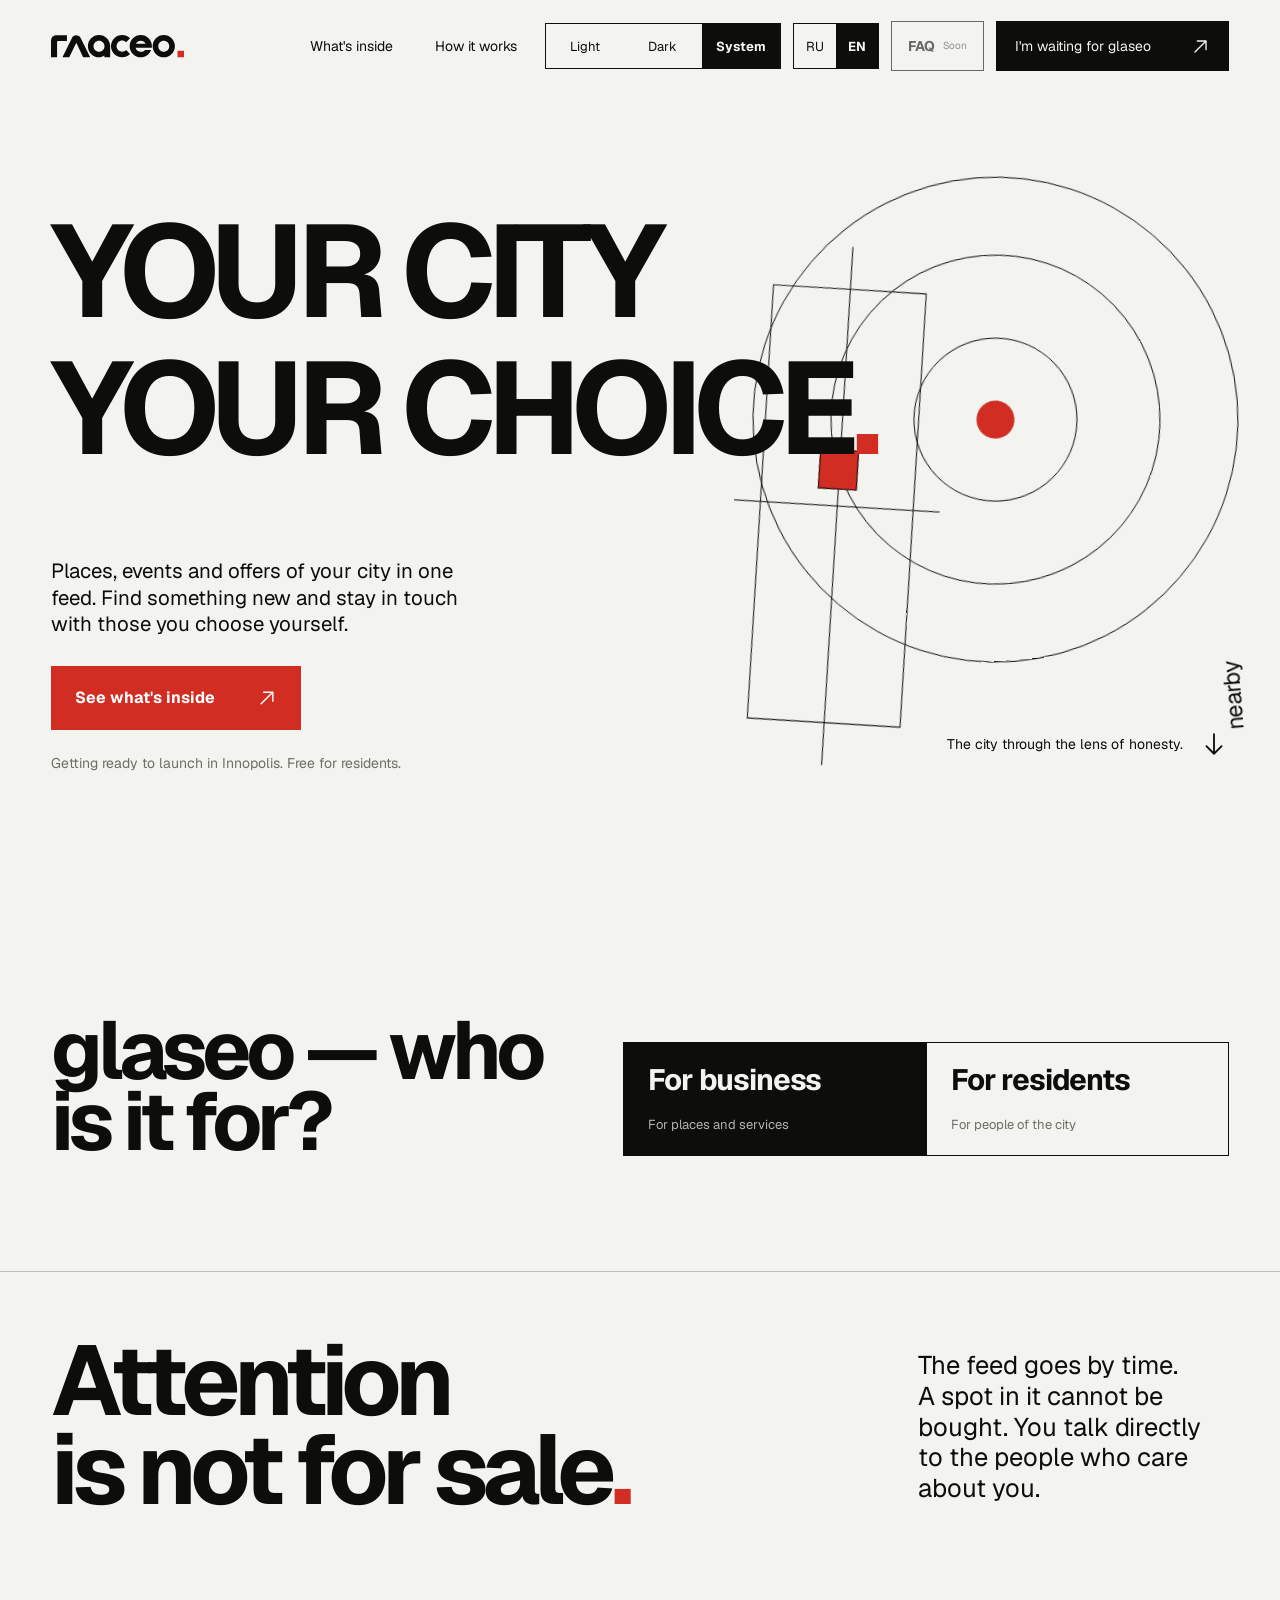
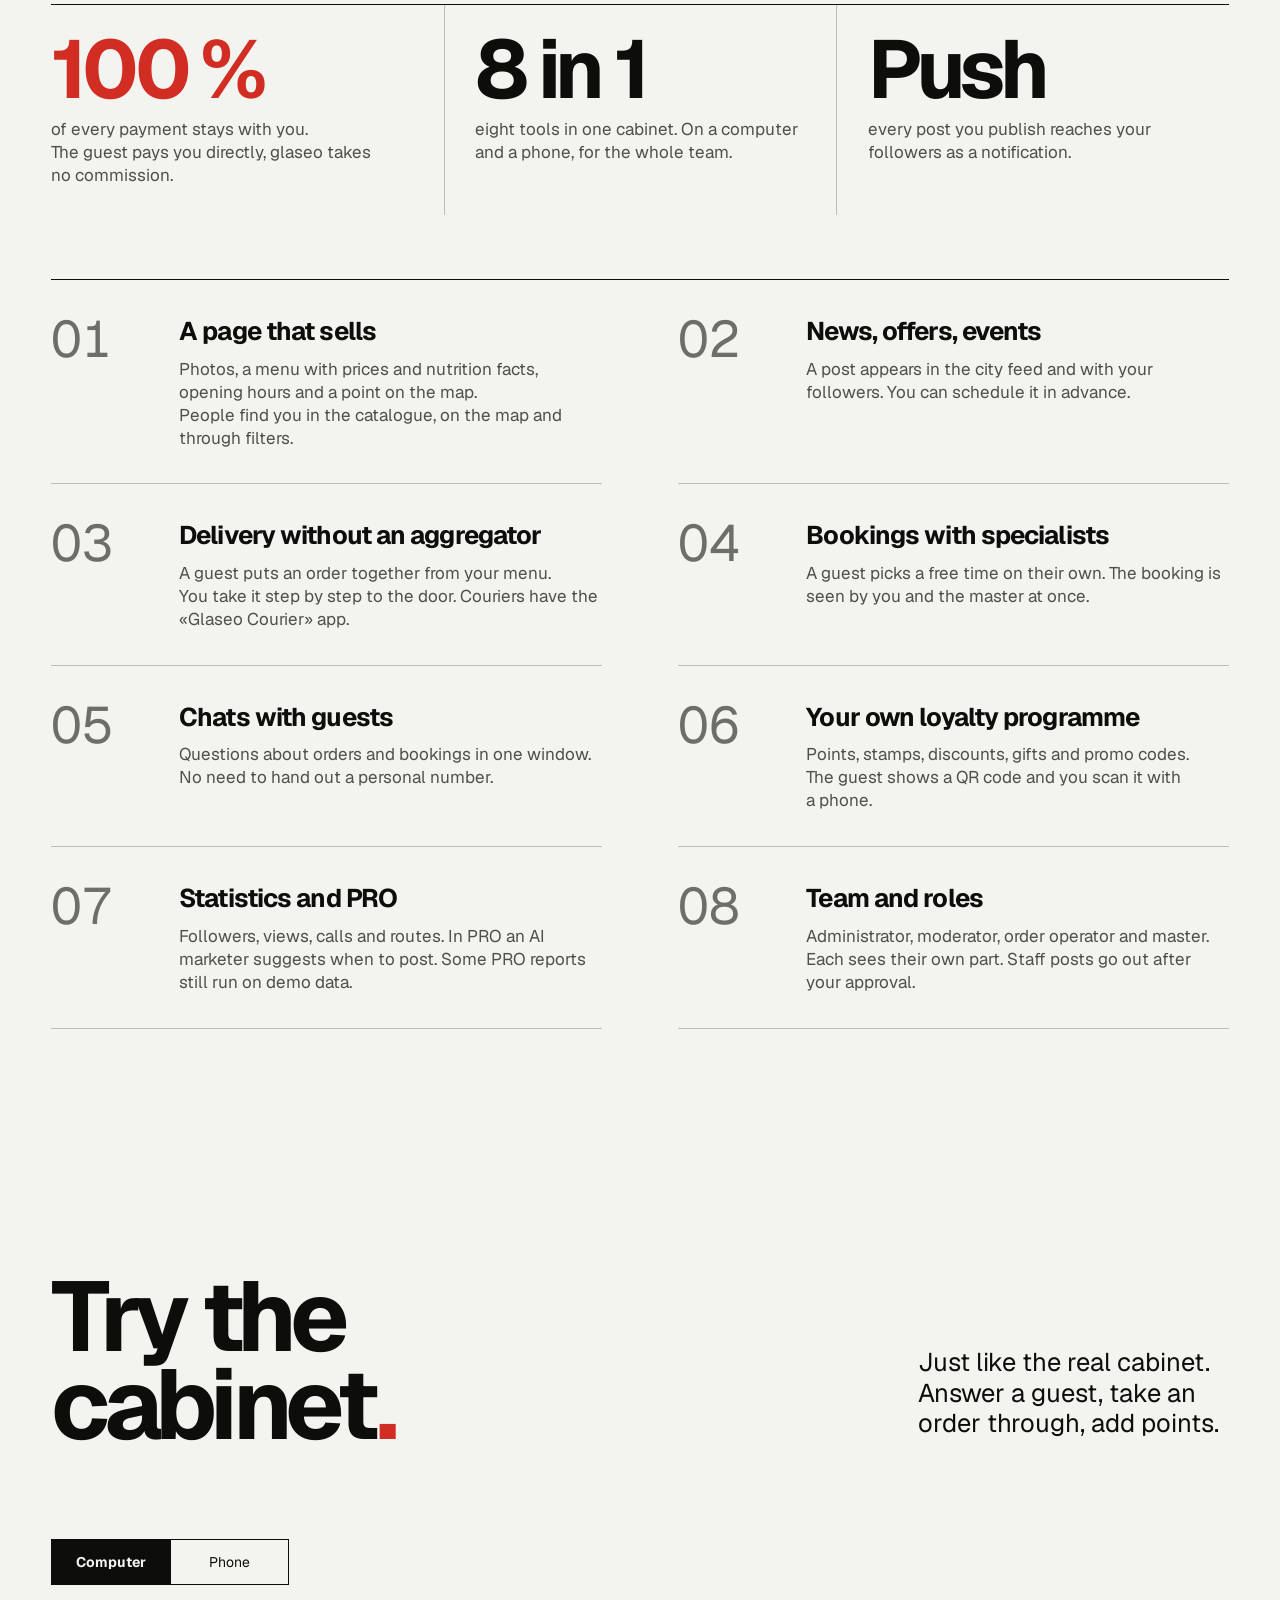
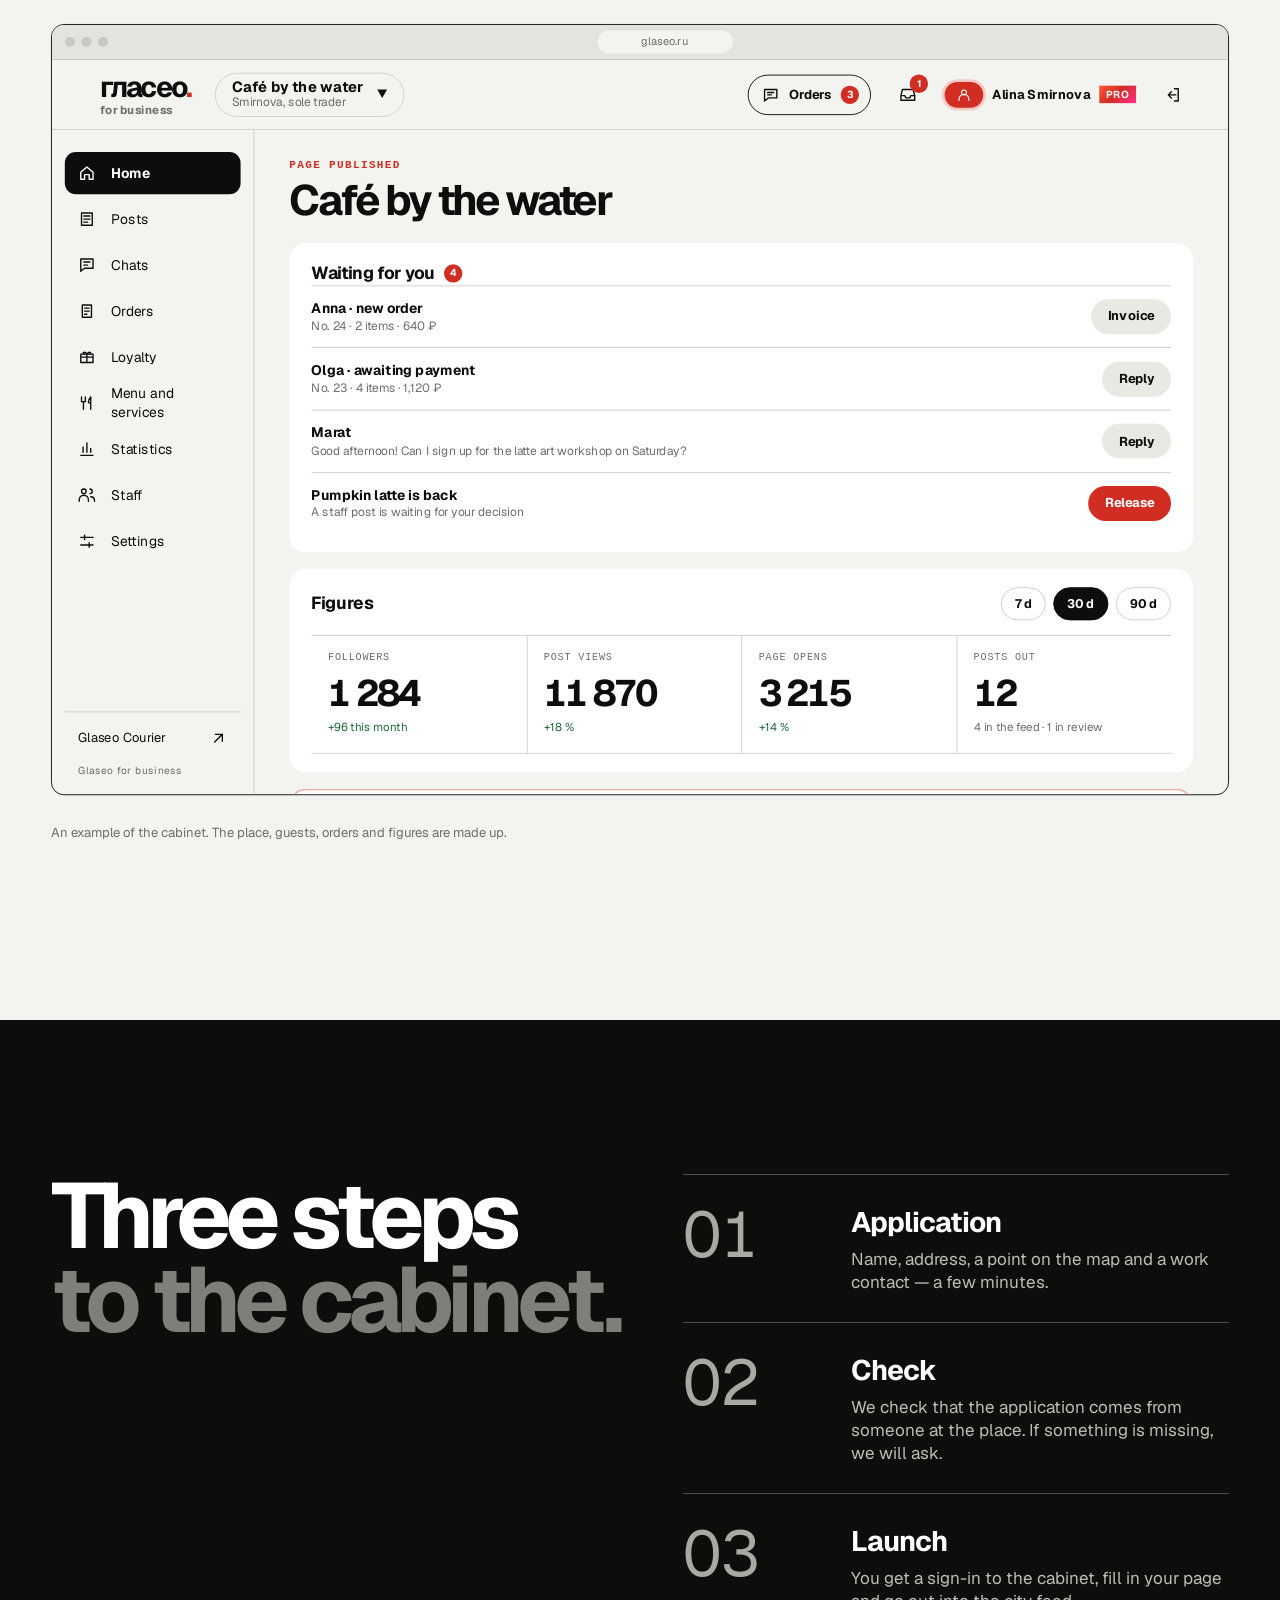
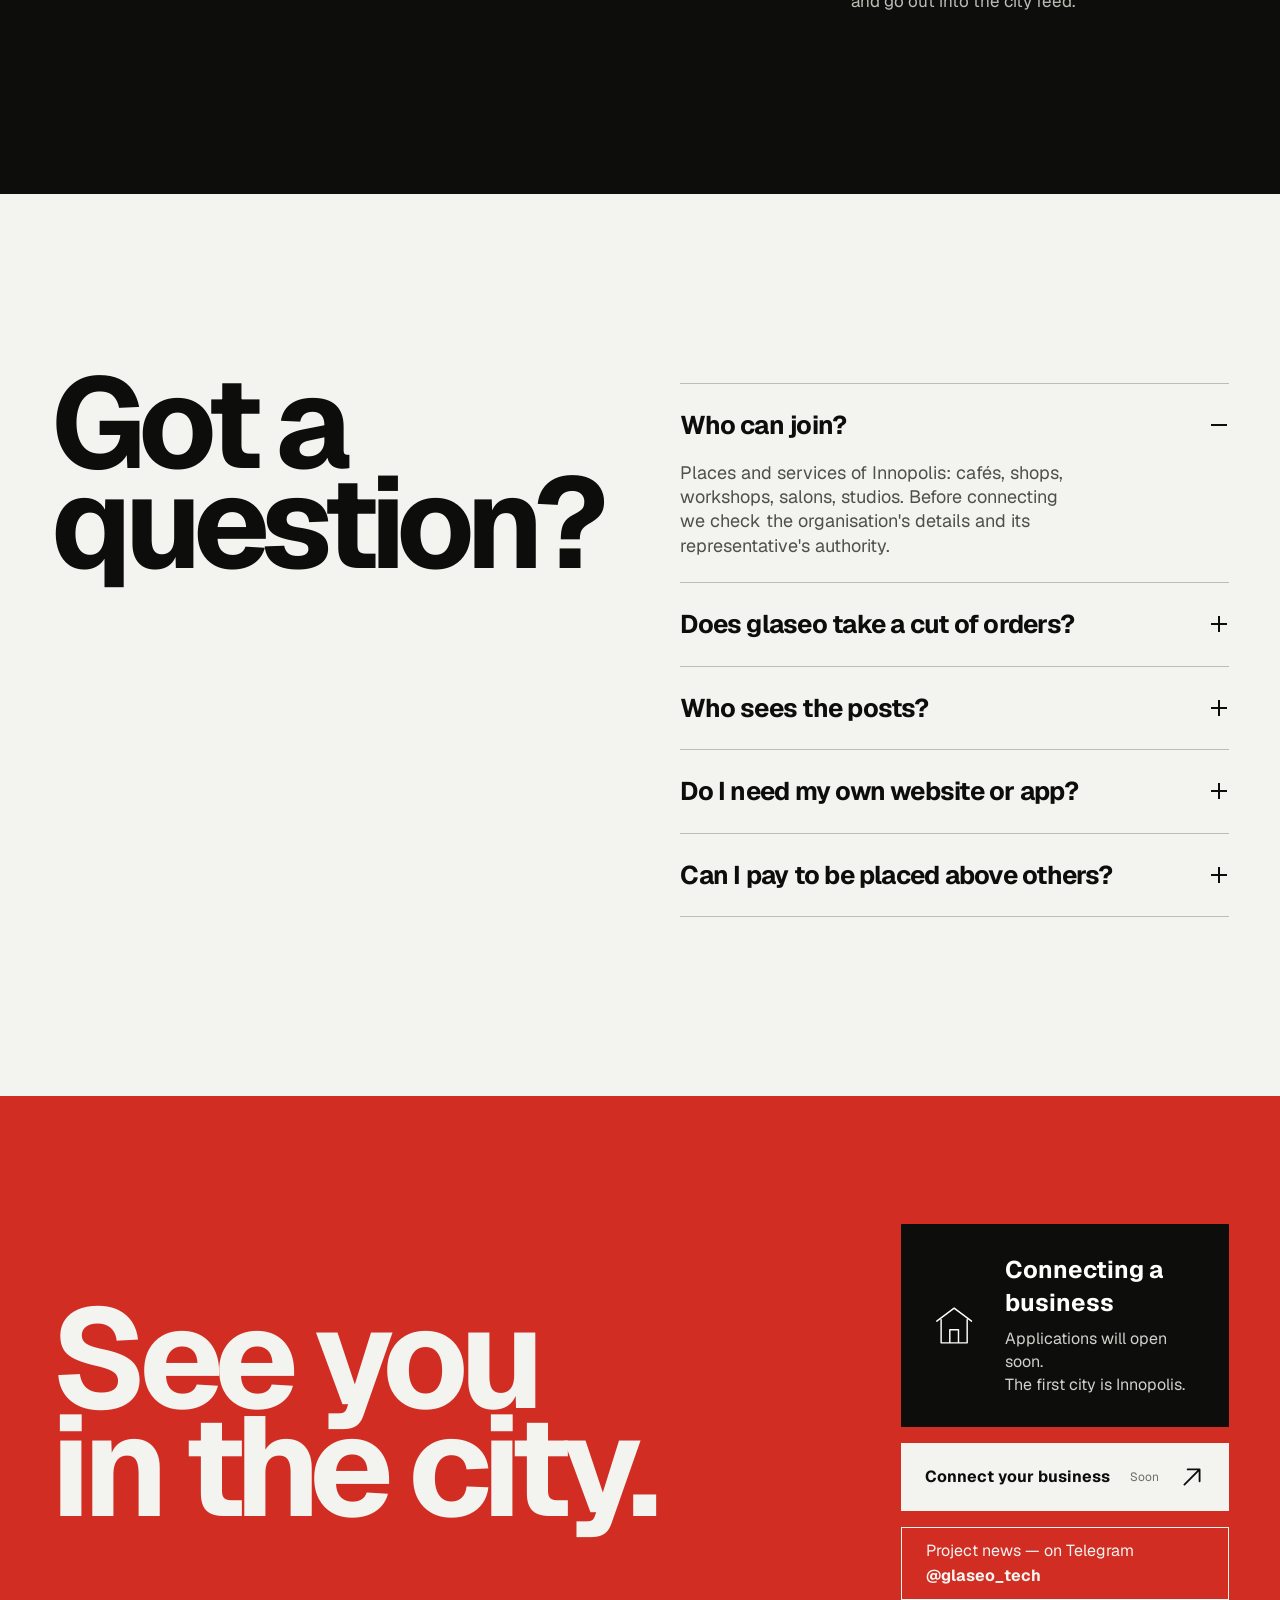
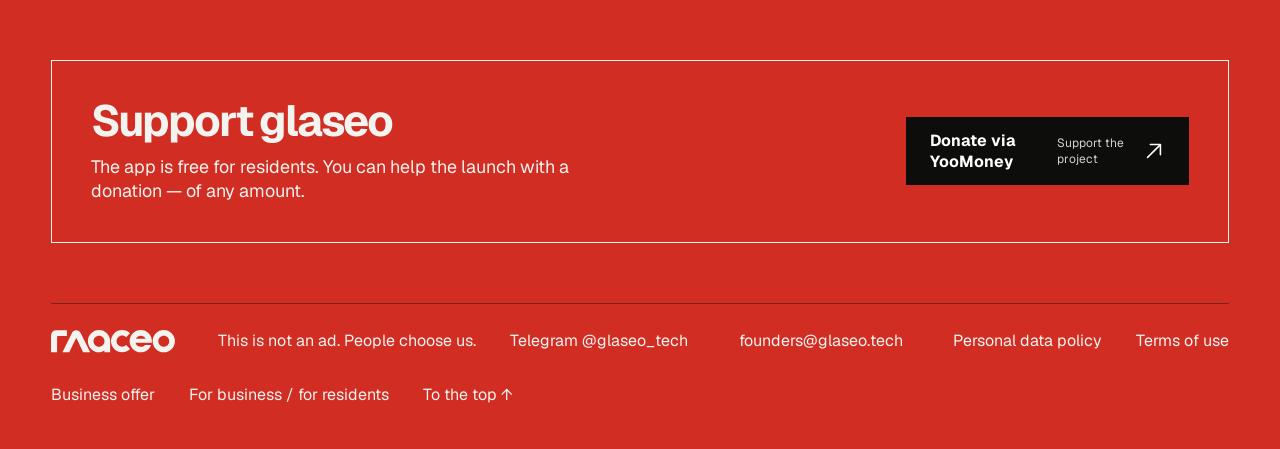
==== commit ac5a7b7c: "ГЛАСЕО." ====
--- a/index.html
+++ b/index.html
@@ -126,9 +126,6 @@
       </div>
     </section>
 
-    <div class="statement-band" aria-hidden="true">
-      <span><span class="statement-word">Твой город</span><span class="statement-dot"></span></span><span><span class="statement-word">Твой выбор</span><span class="statement-dot"></span></span>
-    </div>
 
     <section class="audience" id="audience" aria-labelledby="audience-title">
       <h2 id="audience-title">гласео — для кого?</h2>
@@ -180,8 +177,8 @@
         <h2 id="product-title">Меньше поиска.<br><span>Больше своего.</span></h2>
         <ol class="steps">
           <li><span>01</span><div><h3>Найди место</h3><p>Лента города, места рядом с расстоянием пешком и своя карта.</p></div></li>
-          <li><span>02</span><div><h3>Закажи или запишись</h3><p>Меню с КБЖУ, доставка до двери, запись к мастеру — оплата месту напрямую.</p></div></li>
-          <li><span>03</span><div><h3>Останься на связи</h3><p>Подписки, чат с местом и карта гостя с бонусами — все в профиле.</p></div></li>
+          <li><span>02</span><div><h3>Закажи или запишись</h3><p>Меню с КБЖУ, доставка и запись к мастеру. Платишь месту напрямую.</p></div></li>
+          <li><span>03</span><div><h3>Останься на связи</h3><p>Подписки, чат с местом и карта гостя с бонусами. Все в профиле.</p></div></li>
         </ol>
       </div>
 
@@ -198,28 +195,28 @@
     <section class="more section-pearl" id="more" aria-labelledby="more-title" data-for="user">
       <div class="section-head">
         <h2 id="more-title">Не только<br>лента<span class="berry-dot">.</span></h2>
-        <p>Узнал о месте — и сразу можно заказать, записаться или прийти с бонусами. Все в одном приложении.</p>
+        <p>Узнал о месте? Сразу закажи, запишись или приходи с бонусами.</p>
       </div>
       <ol class="benefits">
-        <li><span>01</span><div><h3>Доставка из меню</h3><p>Собери заказ в карточке места и следи за ним в чате. Платишь заведению напрямую — без наценки сервиса.</p></div></li>
-        <li><span>02</span><div><h3>Запись к мастеру</h3><p>Мастер, день и время — в три шага. Если место попросит перенести визит, без твоего согласия ничего не изменится.</p></div></li>
-        <li><span>03</span><div><h3>Бонусы в одном QR</h3><p>Карта гостя в профиле: баллы, штампы и скидки разных мест. Покажи код на кассе — пластик не нужен.</p></div></li>
+        <li><span>01</span><div><h3>Доставка из меню</h3><p>Собери заказ в карточке места и следи за ним в чате. Платишь заведению напрямую, без наценки.</p></div></li>
+        <li><span>02</span><div><h3>Запись к мастеру</h3><p>Выбери мастера, день и время. Перенести визит можно только с твоего согласия.</p></div></li>
+        <li><span>03</span><div><h3>Бонусы в одном QR</h3><p>Баллы, штампы и скидки разных мест в одной карте гостя. Покажи код на кассе.</p></div></li>
         <li><span>04</span><div><h3>Знаешь, что ешь</h3><p>Вес порции и КБЖУ у блюд, фильтр «С КБЖУ» в списке мест.</p></div></li>
         <li><span>05</span><div><h3>Рядом — значит рядом</h3><p>Места по расстоянию пешком, фильтр «Открыто сейчас» и своя карта города с маршрутом.</p></div></li>
-        <li><span>06</span><div><h3>Уведомления по делу</h3><p>Приходят, когда место из подписок выпускает новость или анонс. Для любого места их можно выключить, не отписываясь.</p></div></li>
+        <li><span>06</span><div><h3>Уведомления по делу</h3><p>Приходят, когда место из подписок публикует новость. Их можно выключить для любого места.</p></div></li>
       </ol>
     </section>
 
     <section class="screens section-pearl" id="screens" aria-labelledby="screens-title" data-for="user">
       <div class="section-head">
         <h2 id="screens-title">Так выглядит<br>гласео<span class="berry-dot">.</span></h2>
-        <p>Найти место, узнать о нем, заказать или записаться — и прийти.</p>
+        <p>Найди место. Закажи или запишись. Приходи.</p>
       </div>
       <ul class="screen-strip screen-strip-six" aria-label="Экраны приложения">
-        <li><figure><img src="assets/screens/app-feed.jpg" width="780" height="1688" loading="lazy" decoding="async" alt="Экран «Лента»: анонсы и публикации мест города"><figcaption><span>01</span><strong>Лента</strong><small>Новости, акции и события мест — строго по времени. Анонсы — в блоке «Скоро».</small></figcaption></figure></li>
+        <li><figure><img src="assets/screens/app-feed.jpg" width="780" height="1688" loading="lazy" decoding="async" alt="Экран «Лента»: анонсы и публикации мест города"><figcaption><span>01</span><strong>Лента</strong><small>Новости мест строго по времени. Анонсы в блоке «Скоро».</small></figcaption></figure></li>
         <li><figure><img src="assets/screens/app-places.jpg" width="780" height="1688" loading="lazy" decoding="async" alt="Экран «Места рядом»: места по расстоянию пешком и фильтры"><figcaption><span>02</span><strong>Места рядом</strong><small>Сначала ближайшие. Фильтры «Открыто сейчас», «Доставка», «Запись», «С КБЖУ».</small></figcaption></figure></li>
         <li><figure><img src="assets/screens/app-place.jpg" width="780" height="1688" loading="lazy" decoding="async" alt="Карточка места: подписка, сообщение, звонок, маршрут и бонусы"><figcaption><span>03</span><strong>Карточка места</strong><small>Подписка, сообщение, звонок, маршрут и бонусы заведения.</small></figcaption></figure></li>
-        <li><figure><img src="assets/screens/app-menu.jpg" width="780" height="1688" loading="lazy" decoding="async" alt="Меню места с КБЖУ и собранным заказом"><figcaption><span>04</span><strong>Меню и доставка</strong><small>Цены, вес и КБЖУ. Собери заказ — оплатишь заведению напрямую.</small></figcaption></figure></li>
+        <li><figure><img src="assets/screens/app-menu.jpg" width="780" height="1688" loading="lazy" decoding="async" alt="Меню места с КБЖУ и собранным заказом"><figcaption><span>04</span><strong>Меню и доставка</strong><small>Цены, вес и КБЖУ. Оплата заведению напрямую.</small></figcaption></figure></li>
         <li><figure><img src="assets/screens/app-booking.jpg" width="780" height="1688" loading="lazy" decoding="async" alt="Запись к мастеру: выбор дня и времени"><figcaption><span>05</span><strong>Запись</strong><small>Мастер, день и время — в три шага.</small></figcaption></figure></li>
         <li><figure><img src="assets/screens/app-map.jpg" width="780" height="1688" loading="lazy" decoding="async" alt="Карта Иннополиса с местами"><figcaption><span>06</span><strong>Карта</strong><small>Своя карта города: места рядом и пеший маршрут.</small></figcaption></figure></li>
       </ul>
@@ -239,29 +236,29 @@
     <section class="business section-pearl" id="business" aria-labelledby="business-title" data-for="business">
       <div class="section-head">
         <h2 id="business-title">Внимание<br>не продается<span class="berry-dot">.</span></h2>
-        <p>У всех мест одни правила: лента идет по времени, место в ней не купить. гласео дает прямой канал к людям, которым вы интересны, — и все, чтобы интерес стал визитом.</p>
+        <p>Лента идет по времени. Место в ней не купить. Вы говорите напрямую с теми, кому интересны.</p>
       </div>
       <ul class="facts">
-        <li><strong>0 %</strong><p>с заказов и записей. Гость платит вам напрямую — вашей ссылкой, QR или на месте.</p></li>
-        <li><strong>1</strong><p>кабинет на компьютере и телефоне — для владельца и всей команды.</p></li>
+        <li><strong>100&nbsp;%</strong><p>оплаты остаются у вас. Гость платит напрямую, без комиссии гласео.</p></li>
+        <li><strong>8&nbsp;в&nbsp;1</strong><p>восемь инструментов в одном кабинете. На компьютере и телефоне, для всей команды.</p></li>
         <li><strong>Push</strong><p>каждая ваша публикация приходит подписчикам уведомлением.</p></li>
       </ul>
       <ol class="benefits">
-        <li><span>01</span><div><h3>Карточка, которая продает</h3><p>Фото, меню с ценами, вес и КБЖУ, часы работы и точка на карте города. Вас находят в каталоге, на карте и по фильтрам «Открыто сейчас», «Доставка», «Запись».</p></div></li>
-        <li><span>02</span><div><h3>Новости, акции, события</h3><p>Публикация выходит в общей ленте города и у подписчиков. Запланируйте выход заранее — анонс появится в блоке «Скоро».</p></div></li>
-        <li><span>03</span><div><h3>Доставка без агрегатора</h3><p>Житель собирает заказ из вашего меню, вы ведете его по шагам до двери. Для своих курьеров есть приложение «Гласео Курьер».</p></div></li>
-        <li><span>04</span><div><h3>Запись к мастерам</h3><p>Услуги, мастера и их расписание. Гость сам выбирает свободное время — запись сразу у вас и у мастера в «Моих записях».</p></div></li>
-        <li><span>05</span><div><h3>Чаты с гостями</h3><p>Вопросы, уточнения по заказу и записи — в одном окне кабинета. Личный номер раздавать не нужно.</p></div></li>
-        <li><span>06</span><div><h3>Своя программа лояльности</h3><p>Баллы с уровнями, штампы, скидки, «N + M», подарки и промокоды. Гость показывает QR из приложения — вы сканируете его камерой телефона.</p></div></li>
-        <li><span>07</span><div><h3>Статистика и PRO</h3><p>Подписчики, просмотры, переходы в карточку, звонки и маршруты. В PRO — ИИ-маркетолог: когда публиковать и что работает лучше. Часть отчетов PRO пока на демо-данных.</p></div></li>
-        <li><span>08</span><div><h3>Команда и роли</h3><p>Администратор, модератор, оператор заказов, мастер — каждый видит свое. Публикации сотрудников выходят с вашего решения.</p></div></li>
+        <li><span>01</span><div><h3>Карточка, которая продает</h3><p>Фото, меню с ценами и КБЖУ, часы работы и точка на карте. Вас находят в каталоге, на карте и по фильтрам.</p></div></li>
+        <li><span>02</span><div><h3>Новости, акции, события</h3><p>Публикация выходит в ленте города и у подписчиков. Ее можно запланировать заранее.</p></div></li>
+        <li><span>03</span><div><h3>Доставка без агрегатора</h3><p>Гость собирает заказ из вашего меню. Вы ведете его по шагам до двери. Для курьеров есть приложение «Гласео Курьер».</p></div></li>
+        <li><span>04</span><div><h3>Запись к мастерам</h3><p>Гость самостоятельно выбирает свободное время. Запись сразу видна вам и мастеру.</p></div></li>
+        <li><span>05</span><div><h3>Чаты с гостями</h3><p>Вопросы по заказам и записям в одном окне. Личный номер раздавать не нужно.</p></div></li>
+        <li><span>06</span><div><h3>Своя программа лояльности</h3><p>Баллы, штампы, скидки, подарки и промокоды. Гость показывает QR, вы сканируете его телефоном.</p></div></li>
+        <li><span>07</span><div><h3>Статистика и PRO</h3><p>Подписчики, просмотры, звонки и маршруты. В PRO ИИ-маркетолог подскажет, когда публиковать. Часть отчетов PRO пока на демо-данных.</p></div></li>
+        <li><span>08</span><div><h3>Команда и роли</h3><p>Администратор, модератор, оператор заказов и мастер. Каждый видит свое. Публикации сотрудников выходят после вашего одобрения.</p></div></li>
       </ol>
     </section>
 
     <section class="cab-demo section-pearl" id="cabinet-demo" aria-labelledby="cabinet-demo-title" data-for="business">
       <div class="section-head">
         <h2 id="cabinet-demo-title">Попробуйте<br>кабинет<span class="berry-dot">.</span></h2>
-        <p>Все как в настоящем кабинете: выставьте счет и ответьте гостю, проведите заказ до двери, начислите баллы по карте гостя, загляните в PRO. Кофейня и цифры выдуманы.</p>
+        <p>Все как в настоящем кабинете. Ответьте гостю, проведите заказ, начислите баллы.</p>
       </div>
       <div class="cab-view" role="group" aria-label="Вид кабинета">
         <button type="button" data-cab-view="desk" aria-pressed="true">Компьютер</button>
@@ -273,26 +270,14 @@
       <p class="honest-note">Пример кабинета. Заведение, гости, заказы и цифры выдуманы.</p>
     </section>
 
-    <section class="screens section-pearl" id="cabinet" aria-labelledby="cabinet-title" data-for="business">
-      <div class="section-head">
-        <h2 id="cabinet-title">Настоящий<br>кабинет<span class="berry-dot">.</span></h2>
-        <p>Снимки рабочего кабинета с тестовыми данными. Он открывается в браузере — ничего устанавливать не нужно.</p>
-      </div>
-      <ul class="screen-strip screen-strip-wide" aria-label="Экраны кабинета">
-        <li><figure><img src="assets/screens/cab-desk-home.jpg" width="2560" height="1600" loading="lazy" decoding="async" alt="Главная кабинета: что ждет владельца и показатели заведения"><figcaption><span>01</span><strong>Главная</strong><small>Что ждет вас сейчас: заказы, сообщения, публикации сотрудников.</small></figcaption></figure></li>
-        <li><figure><img src="assets/screens/cab-desk-orders.jpg" width="2560" height="1600" loading="lazy" decoding="async" alt="Раздел «Заказы»: заказы с шагами от оплаты до доставки"><figcaption><span>02</span><strong>Заказы</strong><small>Каждый заказ по шагам: оплата, готовим, курьер, доставлен.</small></figcaption></figure></li>
-        <li><figure><img src="assets/screens/cab-desk-pro.jpg" width="2560" height="1600" loading="lazy" decoding="async" alt="Отчет PRO: выводы и изменения за неделю"><figcaption><span>03</span><strong>PRO</strong><small>Выводы и советы: когда публиковать и что изменилось за неделю.</small></figcaption></figure></li>
-      </ul>
-      <p class="honest-note">Снимки с тестового стенда гласео. Имена и заказы — примеры; отчет PRO построен на демо-данных.</p>
-    </section>
 
     <section class="product business-path" aria-labelledby="business-path-title" data-for="business">
       <div class="product-copy">
         <h2 id="business-path-title">Три шага<br><span>до кабинета.</span></h2>
         <ol class="steps">
           <li><span>01</span><div><h3>Заявка</h3><p>Название, адрес, точка на карте и рабочий контакт — несколько минут.</p></div></li>
-          <li><span>02</span><div><h3>Проверка</h3><p>Команда гласео убеждается, что заявку подал представитель заведения. Если чего-то не хватит — попросим уточнить.</p></div></li>
-          <li><span>03</span><div><h3>Запуск</h3><p>Вы получаете вход в кабинет, заполняете карточку, добавляете сотрудников — и выходите в ленту города.</p></div></li>
+          <li><span>02</span><div><h3>Проверка</h3><p>Проверяем, что заявку подал представитель заведения. Если чего-то не хватит, попросим уточнить.</p></div></li>
+          <li><span>03</span><div><h3>Запуск</h3><p>Получаете вход в кабинет, заполняете карточку и выходите в ленту города.</p></div></li>
         </ol>
       </div>
     </section>
--- a/styles.css
+++ b/styles.css
@@ -78,9 +78,6 @@
 .scroll-cue svg{width:26px;height:26px;transition:transform .2s}
 .scroll-cue:hover svg{transform:translateY(4px)}
 
-.statement-band{height:clamp(120px,17vw,260px);padding:0 var(--gutter);background:var(--ink);color:var(--pearl);display:flex;align-items:center;justify-content:space-between;gap:28px;overflow:hidden;font-weight:800;text-transform:uppercase;letter-spacing:-.075em;font-size:clamp(36px,calc((100vw - 2*var(--gutter) - 80px)/12.6),135px);white-space:nowrap}
-.statement-band>span{display:inline-flex;align-items:baseline;gap:.07em}
-.statement-dot{display:inline-block;flex:none;width:.14em;height:.14em;background:currentColor;letter-spacing:0}
 .section-pearl{background:var(--pearl);padding:clamp(110px,14vw,210px) var(--gutter)}.section-pearl+.section-pearl{padding-top:clamp(40px,5vw,80px)}
 .section-head{display:grid;grid-template-columns:1.45fr .55fr;align-items:end;gap:48px;margin-bottom:90px}
 .section-head h2{font-size:clamp(54px,7.7vw,120px);line-height:.9;max-width:1050px}
@@ -197,11 +194,11 @@
 @media (max-width:1120px){.site-header{grid-template-columns:1fr auto}.nav{display:none}}
 @media (max-width:980px){
   .business-path .product-copy{grid-template-columns:minmax(0,1fr)}.business-path .steps{margin-top:56px}
-  .site-header{grid-template-columns:1fr auto}.nav{display:none}.hero{padding-top:120px;align-items:start}.hero h1{font-size:clamp(72px,12vw,118px)}.hero-art{width:72vw;right:-16%;top:18%;height:62vw}.signal-disc{width:57vw}.hero-bottom{margin-top:45vh}.statement-band{gap:50px}.section-head{grid-template-columns:1fr}.section-head>p{margin-left:30%;}.scenario-rail{height:auto;display:block}.scenario{height:160px;transition:height .55s cubic-bezier(.76,0,.24,1)}.scenario.is-active{height:580px}.scenario-toggle{height:160px}.scenario-title{top:58px}.scenario.is-active .scenario-toggle{height:100%}.scenario.is-active .scenario-copy{opacity:1}.scenario:not(.is-active) .moment-poster,.scenario:not(.is-active) .asterisk,.scenario:not(.is-active) .route-graphic{opacity:0}.product{grid-template-columns:minmax(0,1fr);min-height:auto}.product-copy,.phone-stage{position:relative;top:auto}.phone-stage{margin-top:80px}.faq{grid-template-columns:minmax(0,1fr)}.launch{grid-template-columns:minmax(0,1fr);min-height:auto}.launch-card{width:min(560px,100%)}
+  .site-header{grid-template-columns:1fr auto}.nav{display:none}.hero{padding-top:120px;align-items:start}.hero h1{font-size:clamp(72px,12vw,118px)}.hero-art{width:72vw;right:-16%;top:18%;height:62vw}.signal-disc{width:57vw}.hero-bottom{margin-top:45vh}.section-head{grid-template-columns:1fr}.section-head>p{margin-left:30%;}.scenario-rail{height:auto;display:block}.scenario{height:160px;transition:height .55s cubic-bezier(.76,0,.24,1)}.scenario.is-active{height:580px}.scenario-toggle{height:160px}.scenario-title{top:58px}.scenario.is-active .scenario-toggle{height:100%}.scenario.is-active .scenario-copy{opacity:1}.scenario:not(.is-active) .moment-poster,.scenario:not(.is-active) .asterisk,.scenario:not(.is-active) .route-graphic{opacity:0}.product{grid-template-columns:minmax(0,1fr);min-height:auto}.product-copy,.phone-stage{position:relative;top:auto}.phone-stage{margin-top:80px}.faq{grid-template-columns:minmax(0,1fr)}.launch{grid-template-columns:minmax(0,1fr);min-height:auto}.launch-card{width:min(560px,100%)}
 }
 
 @media (max-width:620px){
-  :root{--gutter:20px}.site-header{height:74px}.theme-switch{position:absolute;left:calc(100% - 100vw + 2*var(--gutter) + 88px);right:0;top:74px;grid-template-columns:repeat(3,minmax(0,1fr))}.lang-switch{position:absolute;left:calc(100% - 100vw + 2*var(--gutter));width:80px;top:74px}.lang-switch button{padding:0}.theme-switch button{padding:0 4px;font-size:12px}.wordmark{font-size:30px}.header-cta{min-height:44px;padding:0 13px;gap:10px}.header-faq{min-height:44px;padding:0 9px;font-size:12px}.header-tools{gap:8px}.header-cta span{font-size:12px}.hero{min-height:842px;padding-top:144px;padding-bottom:30px}.hero h1{font-size:clamp(42px,14.4vw,61px);line-height:1.05}.hero-art{width:94vw;height:78vw;right:-27%;top:29%}.signal-disc{width:73vw}.signal-route{left:10%;width:35%;height:73%}.hero-art>b{display:none}.hero-bottom{margin-top:340px;display:block}.hero-offer>p:first-child{font-size:17px;max-width:300px}.button{width:100%;min-height:58px;font-size:14px;margin-top:20px}.release-note{font-size:12px!important;margin-top:16px}.scroll-cue{display:none}.statement-band{height:auto;padding-block:22px;flex-direction:column;align-items:flex-start;gap:0;font-size:43px;line-height:1}.statement-band>span:last-child{align-self:flex-end}.section-pearl{padding-top:100px;padding-bottom:100px}.section-head{gap:28px;margin-bottom:54px}.section-head h2{font-size:50px}.section-head>p{margin-left:15%;font-size:18px}.scenario.is-active{height:460px}.scenario-copy{left:20px;bottom:20px}.scenario-copy h3{font-size:39px}.scenario-copy p{font-size:14px}.scenario-number{left:18px;top:18px;width:42px;height:42px}.scenario-title{left:18px;top:70px;font-size:33px}.scenario-toggle svg{right:18px;bottom:18px;width:42px;height:42px}.moment-poster strong{font-size:64px}.asterisk{width:140px;height:140px}.asterisk i{top:62px;height:15px}.product{padding-top:100px;padding-bottom:100px}.product h2{font-size:53px}.steps{margin-top:70px}.steps li{grid-template-columns:72px 1fr;padding:23px 0}.steps li>span{font-size:43px}.steps h3{font-size:23px}.steps p{font-size:14px}.phone-stage{margin-top:58px}.orbit-line{width:500px;height:500px;top:130px}.phone{width:100%;max-width:380px;height:780px;border-radius:48px}.phone-screen{border-radius:40px}.faq{gap:55px}.faq h2{font-size:82px}.faq summary{font-size:20px}.faq details p{padding-right:28px;font-size:16px}.launch{min-height:100svh;padding-top:82px;gap:38px;align-content:start}.launch h2{font-size:clamp(48px,13.8vw,58px);line-height:.82}.launch-card{width:100%}.android-status{padding:24px 20px;gap:18px}.android-status svg{width:48px;height:48px}.android-status strong{font-size:20px}.android-status p{font-size:14px}.share-button{height:62px;margin-top:12px;padding-inline:20px;font-size:14px}.site-footer{margin-top:auto}.site-footer .wordmark{margin-right:auto}.site-footer p{display:none}
+  :root{--gutter:20px}.site-header{height:74px}.theme-switch{position:absolute;left:calc(100% - 100vw + 2*var(--gutter) + 88px);right:0;top:74px;grid-template-columns:repeat(3,minmax(0,1fr))}.lang-switch{position:absolute;left:calc(100% - 100vw + 2*var(--gutter));width:80px;top:74px}.lang-switch button{padding:0}.theme-switch button{padding:0 4px;font-size:12px}.wordmark{font-size:30px}.header-cta{min-height:44px;padding:0 13px;gap:10px}.header-faq{min-height:44px;padding:0 9px;font-size:12px}.header-tools{gap:8px}.header-cta span{font-size:12px}.hero{min-height:842px;padding-top:144px;padding-bottom:30px}.hero h1{font-size:clamp(42px,14.4vw,61px);line-height:1.05}.hero-art{width:94vw;height:78vw;right:-27%;top:29%}.signal-disc{width:73vw}.signal-route{left:10%;width:35%;height:73%}.hero-art>b{display:none}.hero-bottom{margin-top:340px;display:block}.hero-offer>p:first-child{font-size:17px;max-width:300px}.button{width:100%;min-height:58px;font-size:14px;margin-top:20px}.release-note{font-size:12px!important;margin-top:16px}.scroll-cue{display:none}.section-pearl{padding-top:100px;padding-bottom:100px}.section-head{gap:28px;margin-bottom:54px}.section-head h2{font-size:50px}.section-head>p{margin-left:15%;font-size:18px}.scenario.is-active{height:460px}.scenario-copy{left:20px;bottom:20px}.scenario-copy h3{font-size:39px}.scenario-copy p{font-size:14px}.scenario-number{left:18px;top:18px;width:42px;height:42px}.scenario-title{left:18px;top:70px;font-size:33px}.scenario-toggle svg{right:18px;bottom:18px;width:42px;height:42px}.moment-poster strong{font-size:64px}.asterisk{width:140px;height:140px}.asterisk i{top:62px;height:15px}.product{padding-top:100px;padding-bottom:100px}.product h2{font-size:53px}.steps{margin-top:70px}.steps li{grid-template-columns:72px 1fr;padding:23px 0}.steps li>span{font-size:43px}.steps h3{font-size:23px}.steps p{font-size:14px}.phone-stage{margin-top:58px}.orbit-line{width:500px;height:500px;top:130px}.phone{width:100%;max-width:380px;height:780px;border-radius:48px}.phone-screen{border-radius:40px}.faq{gap:55px}.faq h2{font-size:82px}.faq summary{font-size:20px}.faq details p{padding-right:28px;font-size:16px}.launch{min-height:100svh;padding-top:82px;gap:38px;align-content:start}.launch h2{font-size:clamp(48px,13.8vw,58px);line-height:.82}.launch-card{width:100%}.android-status{padding:24px 20px;gap:18px}.android-status svg{width:48px;height:48px}.android-status strong{font-size:20px}.android-status p{font-size:14px}.share-button{height:62px;margin-top:12px;padding-inline:20px;font-size:14px}.site-footer{margin-top:auto}.site-footer .wordmark{margin-right:auto}.site-footer p{display:none}
 }
 
 @media (max-width:360px){.lang-switch{width:72px}.theme-switch{left:calc(100% - 100vw + 2*var(--gutter) + 80px)}.theme-switch button{padding:0 2px;font-size:11px}.faq h2{font-size:68px}.launch h2{font-size:44px}}
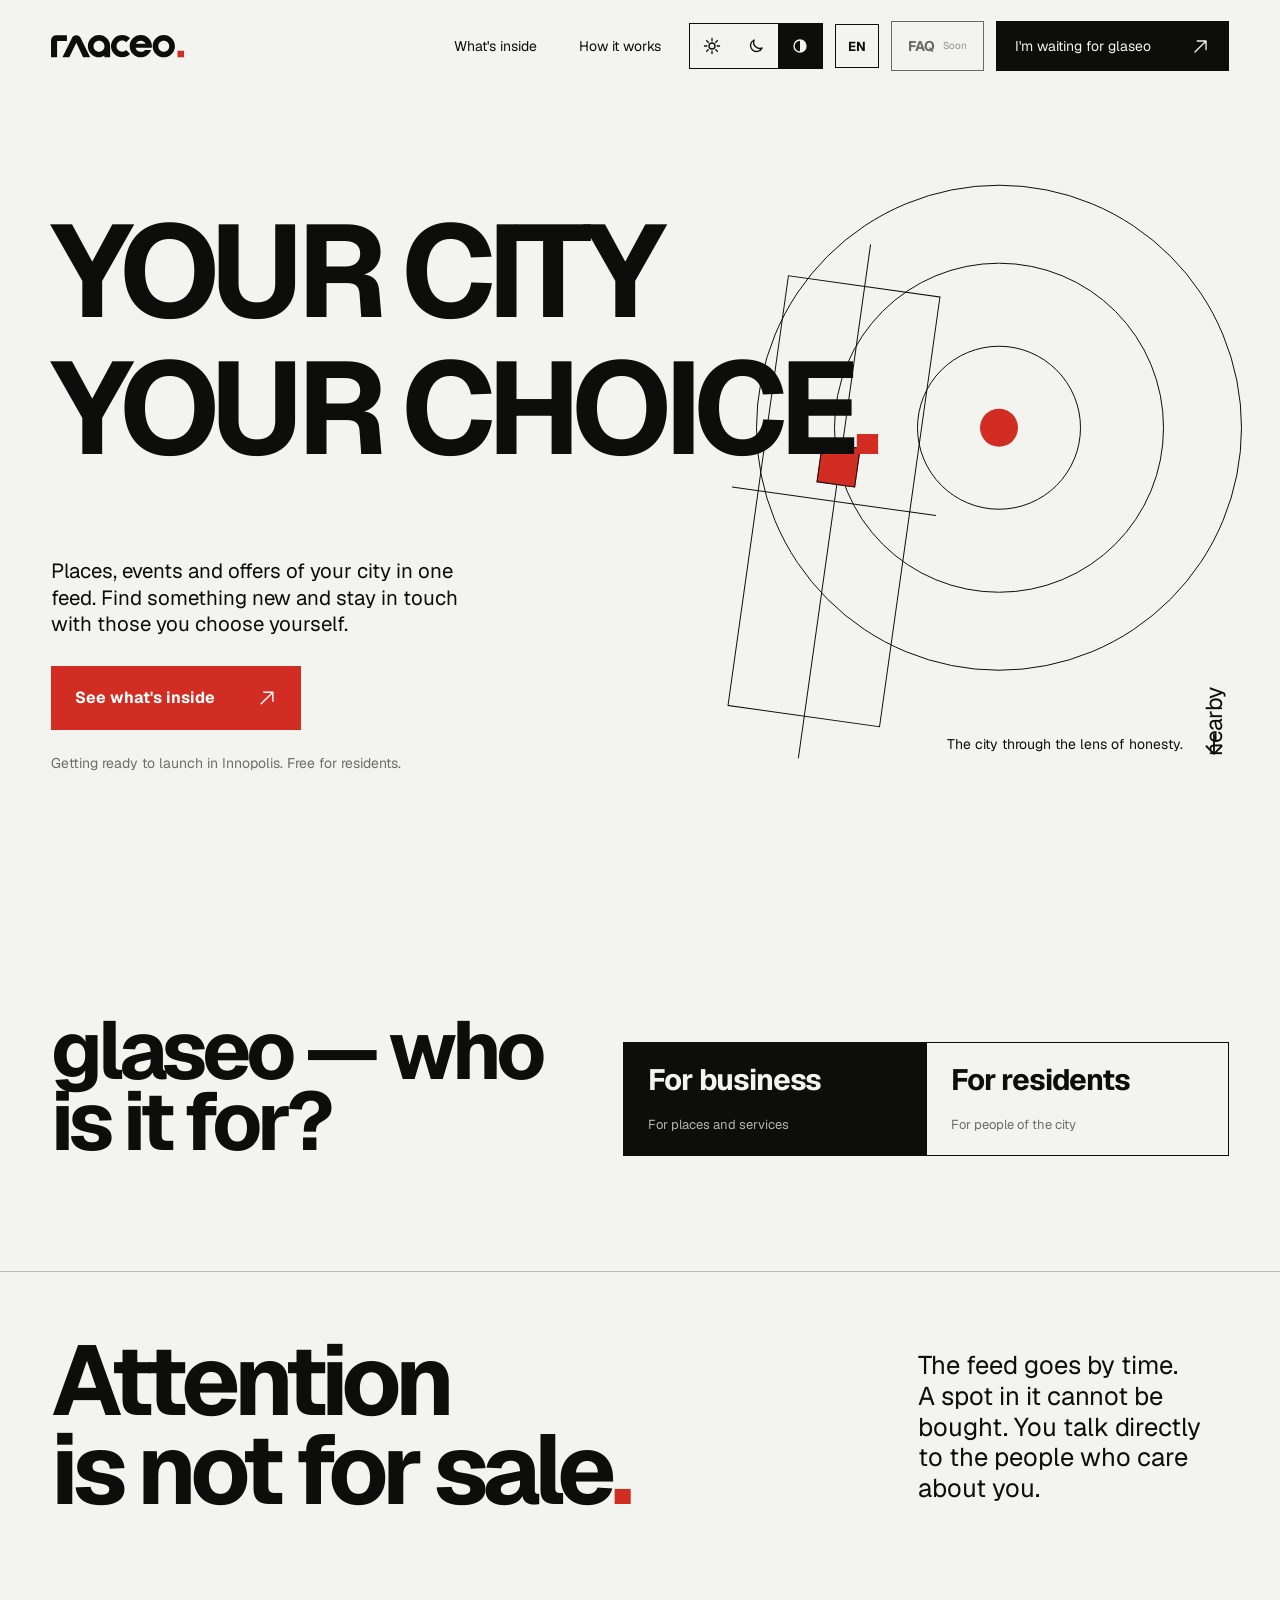
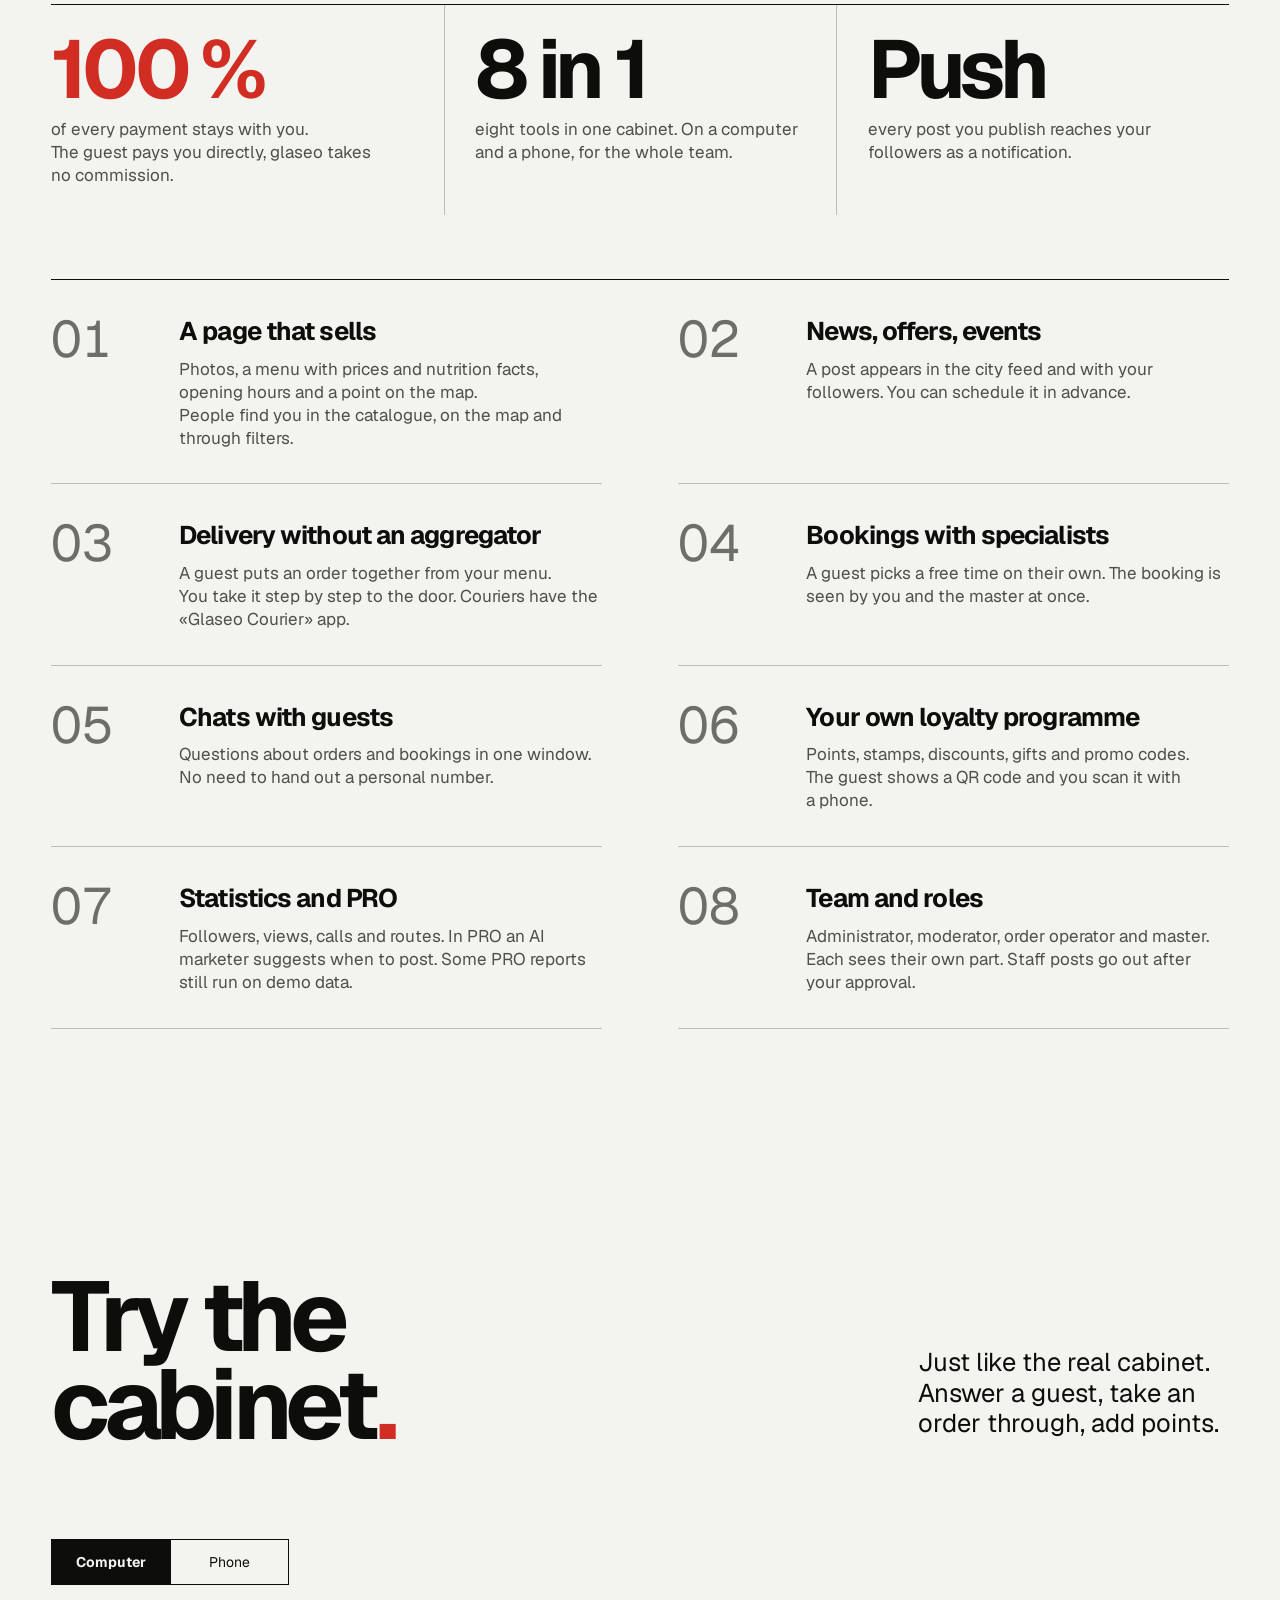
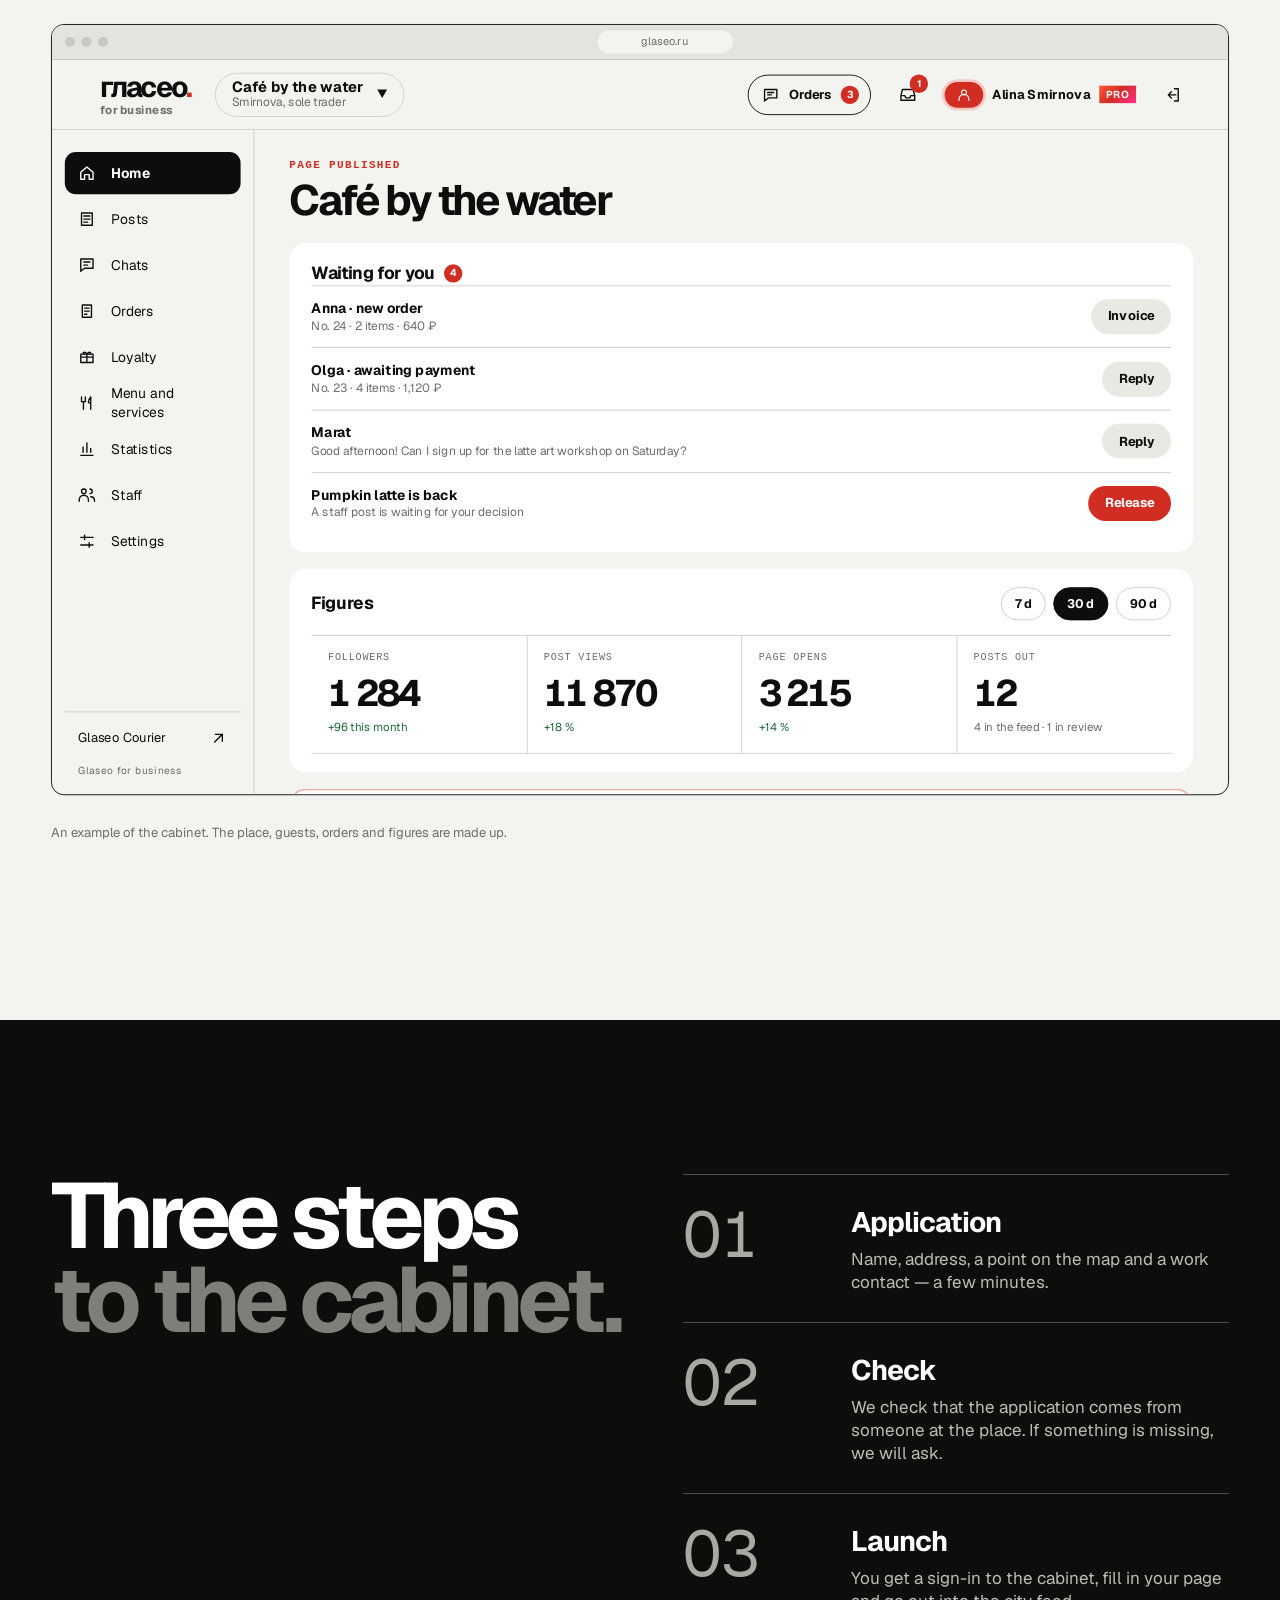
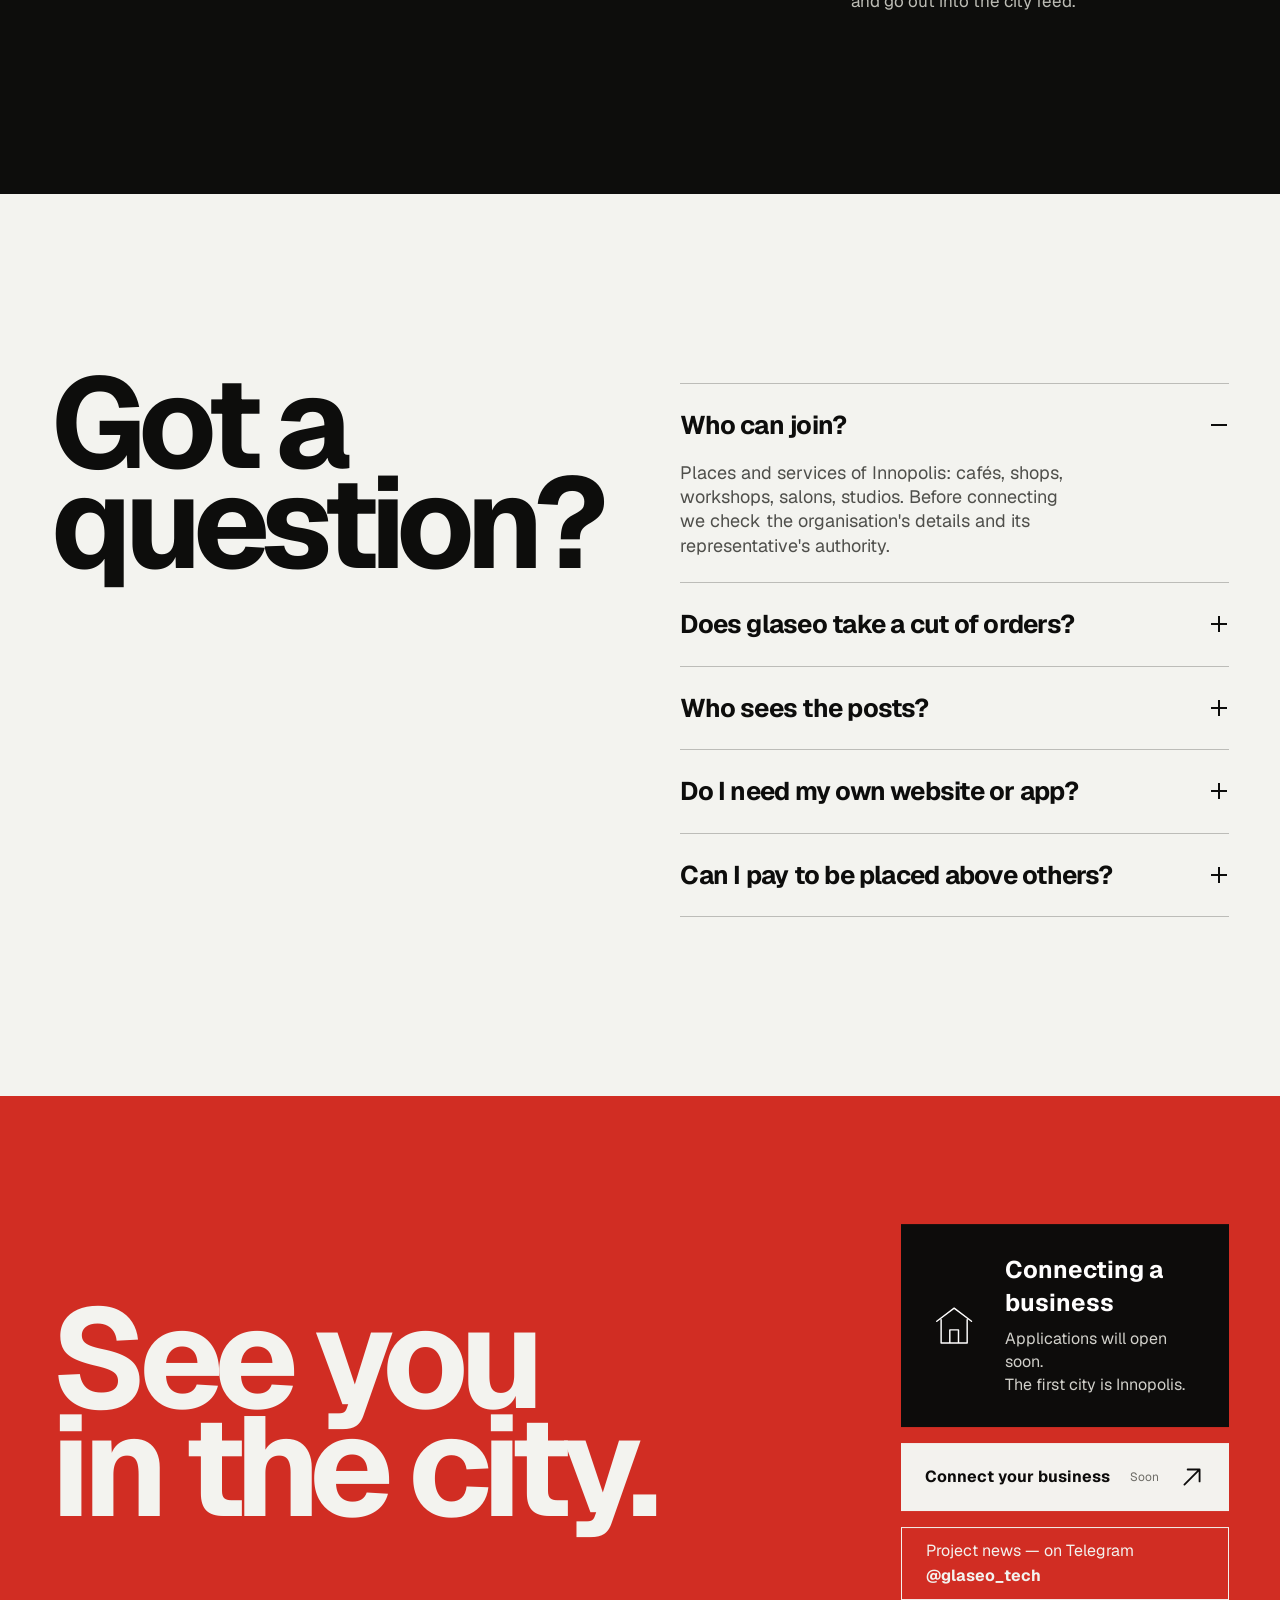
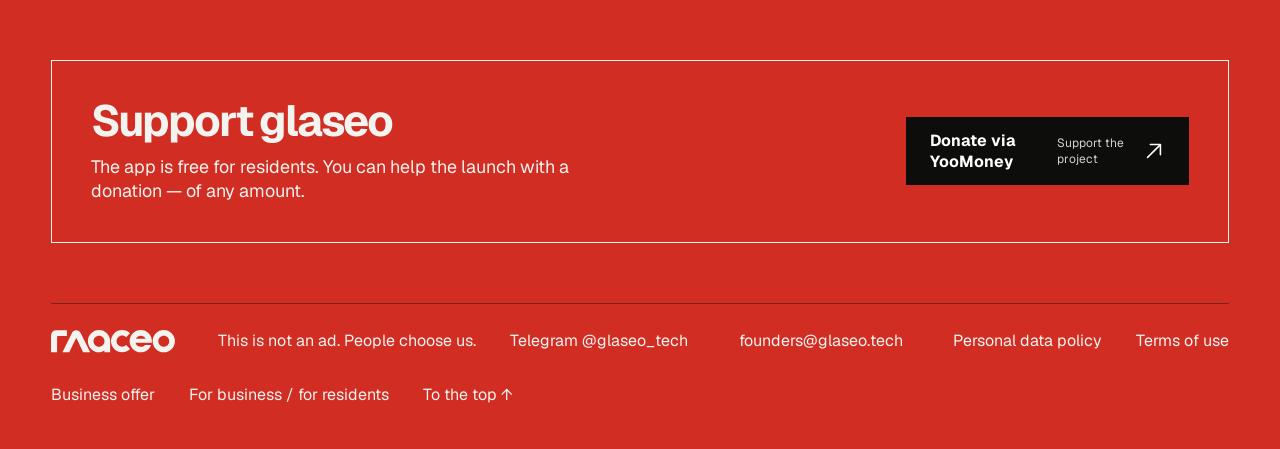
==== commit 1f6b657d: "ГЛАСЕО." ====
--- a/index.html
+++ b/index.html
@@ -84,14 +84,12 @@
     </nav>
     <div class="header-tools">
       <div class="theme-switch" role="group" aria-label="Тема оформления" data-choice="system">
-        <button type="button" data-theme-choice="light" aria-pressed="false">Светлая</button>
-        <button type="button" data-theme-choice="dark" aria-pressed="false">Темная</button>
-        <button type="button" data-theme-choice="system" aria-pressed="true">Системная</button>
-      </div>
-      <div class="lang-switch" role="group" aria-label="Язык" data-choice="ru" translate="no">
-        <button type="button" data-lang-choice="ru" lang="ru" aria-label="Русский" aria-pressed="true">RU</button>
-        <button type="button" data-lang-choice="en" lang="en" aria-label="English" aria-pressed="false">EN</button>
-      </div>
+        <button type="button" data-theme-choice="light" aria-pressed="false" aria-label="Светлая" title="Светлая"><svg aria-hidden="true" viewBox="0 0 24 24"><circle cx="12" cy="12" r="4"/><path d="M12 2v3M12 19v3M2 12h3M19 12h3M4.9 4.9l2.1 2.1M17 17l2.1 2.1M4.9 19.1 7 17M17 7l2.1-2.1"/></svg></button>
+        <button type="button" data-theme-choice="dark" aria-pressed="false" aria-label="Темная" title="Темная"><svg aria-hidden="true" viewBox="0 0 24 24"><path d="M20 14.5A8 8 0 0 1 9.5 4 8 8 0 1 0 20 14.5Z"/></svg></button>
+        <button type="button" data-theme-choice="system" aria-pressed="true" aria-label="Системная" title="Системная"><svg aria-hidden="true" viewBox="0 0 24 24"><circle cx="12" cy="12" r="8"/><path class="fill" d="M12 4a8 8 0 0 1 0 16Z"/></svg></button>
+      </div>
+      <!-- One button: it shows the language now on screen and switches to the other one. -->
+      <button type="button" class="lang-toggle" data-lang-toggle translate="no" aria-label="Switch to English" lang="en">РУ</button>
       <a class="header-faq" data-link="okolo-business-faq" aria-disabled="true" aria-label="Вопросы и ответы для бизнеса, обзор кабинета">FAQ<small>Скоро</small></a>
       <a class="header-cta" href="#launch">
         <span>Жду гласео</span>
--- a/styles.css
+++ b/styles.css
@@ -31,17 +31,14 @@
 .nav a::after{content:"";position:absolute;left:0;bottom:6px;width:100%;height:1px;background:currentColor;transform:scaleX(0);transform-origin:right;transition:transform .25s}
 .nav a:hover::after{transform:scaleX(1);transform-origin:left}
 .header-tools{justify-self:end;display:flex;align-items:center;gap:12px}.header-tools>*{flex:none}
-.theme-switch{position:relative;isolation:isolate;display:grid;grid-template-columns:repeat(3,minmax(max-content,1fr));border:1px solid currentColor}
+.theme-switch{position:relative;isolation:isolate;display:grid;grid-template-columns:repeat(3,44px);border:1px solid currentColor}
 .theme-switch::before{content:"";position:absolute;z-index:-1;inset:0 auto 0 0;width:calc(100%/3);background:currentColor;transition:transform .25s}
 .theme-switch[data-choice="dark"]::before{transform:translateX(100%)}.theme-switch[data-choice="system"]::before{transform:translateX(200%)}
-.theme-switch button{min-height:44px;padding:0 14px;border:0;background:none;font-size:13px;white-space:nowrap;cursor:pointer;transition:color .2s}
-.theme-switch button:hover{color:var(--berry)}.theme-switch button[aria-pressed="true"]{color:var(--pearl);font-weight:700}
-.lang-switch{position:relative;isolation:isolate;display:grid;grid-template-columns:repeat(2,1fr);border:1px solid currentColor}
-.lang-switch::before{content:"";position:absolute;z-index:-1;inset:0 auto 0 0;width:50%;background:currentColor;transition:transform .25s}
-.lang-switch[data-choice="en"]::before{transform:translateX(100%)}
-.lang-switch button{min-height:44px;padding:0 12px;border:0;background:none;font-size:13px;cursor:pointer;transition:color .2s}
-.lang-switch button:hover{color:var(--berry)}.lang-switch button[aria-pressed="true"]{color:var(--pearl);font-weight:700}
-html[data-lang="en"]:not(.i18n-ready) body{visibility:hidden}
+.theme-switch button{width:44px;height:44px;padding:0;border:0;background:none;display:grid;place-items:center;cursor:pointer;transition:color .2s}
+.theme-switch svg{width:18px;height:18px;fill:none;stroke:currentColor;stroke-width:1.8;stroke-linecap:round;stroke-linejoin:round}.theme-switch svg .fill{fill:currentColor;stroke:none}
+.theme-switch button:hover{color:var(--berry)}.theme-switch button[aria-pressed="true"]{color:var(--pearl)}
+.lang-toggle{width:44px;height:44px;padding:0;border:1px solid currentColor;background:none;font-size:13px;font-weight:700;letter-spacing:.02em;cursor:pointer;transition:background-color .2s,color .2s}
+.lang-toggle:hover{background:var(--ink);color:var(--pearl)}
 .header-cta{min-height:50px;padding:0 19px;white-space:nowrap;display:flex;align-items:center;justify-content:space-between;gap:40px;background:var(--ink);color:var(--pearl);font-size:14px;transition:background-color .2s,color .2s}
 .header-cta svg{width:19px;height:19px}
 /* FAQ for a business: the answers and the tour of the cabinet live on the product, glaseo.ru/business. */
@@ -198,10 +195,11 @@
 }
 
 @media (max-width:620px){
-  :root{--gutter:20px}.site-header{height:74px}.theme-switch{position:absolute;left:calc(100% - 100vw + 2*var(--gutter) + 88px);right:0;top:74px;grid-template-columns:repeat(3,minmax(0,1fr))}.lang-switch{position:absolute;left:calc(100% - 100vw + 2*var(--gutter));width:80px;top:74px}.lang-switch button{padding:0}.theme-switch button{padding:0 4px;font-size:12px}.wordmark{font-size:30px}.header-cta{min-height:44px;padding:0 13px;gap:10px}.header-faq{min-height:44px;padding:0 9px;font-size:12px}.header-tools{gap:8px}.header-cta span{font-size:12px}.hero{min-height:842px;padding-top:144px;padding-bottom:30px}.hero h1{font-size:clamp(42px,14.4vw,61px);line-height:1.05}.hero-art{width:94vw;height:78vw;right:-27%;top:29%}.signal-disc{width:73vw}.signal-route{left:10%;width:35%;height:73%}.hero-art>b{display:none}.hero-bottom{margin-top:340px;display:block}.hero-offer>p:first-child{font-size:17px;max-width:300px}.button{width:100%;min-height:58px;font-size:14px;margin-top:20px}.release-note{font-size:12px!important;margin-top:16px}.scroll-cue{display:none}.section-pearl{padding-top:100px;padding-bottom:100px}.section-head{gap:28px;margin-bottom:54px}.section-head h2{font-size:50px}.section-head>p{margin-left:15%;font-size:18px}.scenario.is-active{height:460px}.scenario-copy{left:20px;bottom:20px}.scenario-copy h3{font-size:39px}.scenario-copy p{font-size:14px}.scenario-number{left:18px;top:18px;width:42px;height:42px}.scenario-title{left:18px;top:70px;font-size:33px}.scenario-toggle svg{right:18px;bottom:18px;width:42px;height:42px}.moment-poster strong{font-size:64px}.asterisk{width:140px;height:140px}.asterisk i{top:62px;height:15px}.product{padding-top:100px;padding-bottom:100px}.product h2{font-size:53px}.steps{margin-top:70px}.steps li{grid-template-columns:72px 1fr;padding:23px 0}.steps li>span{font-size:43px}.steps h3{font-size:23px}.steps p{font-size:14px}.phone-stage{margin-top:58px}.orbit-line{width:500px;height:500px;top:130px}.phone{width:100%;max-width:380px;height:780px;border-radius:48px}.phone-screen{border-radius:40px}.faq{gap:55px}.faq h2{font-size:82px}.faq summary{font-size:20px}.faq details p{padding-right:28px;font-size:16px}.launch{min-height:100svh;padding-top:82px;gap:38px;align-content:start}.launch h2{font-size:clamp(48px,13.8vw,58px);line-height:.82}.launch-card{width:100%}.android-status{padding:24px 20px;gap:18px}.android-status svg{width:48px;height:48px}.android-status strong{font-size:20px}.android-status p{font-size:14px}.share-button{height:62px;margin-top:12px;padding-inline:20px;font-size:14px}.site-footer{margin-top:auto}.site-footer .wordmark{margin-right:auto}.site-footer p{display:none}
+  :root{--gutter:20px}.site-header{height:74px}.theme-switch{position:absolute;right:var(--gutter);top:74px}.lang-toggle{position:absolute;right:calc(var(--gutter) + 142px);top:74px}.wordmark{font-size:30px}.header-cta{min-height:44px;padding:0 13px;gap:10px}.header-faq{min-height:44px;padding:0 9px;font-size:12px}.header-tools{gap:8px}.header-cta span{font-size:12px}.hero{min-height:842px;padding-top:144px;padding-bottom:30px}.hero h1{font-size:clamp(42px,14.4vw,61px);line-height:1.05}.hero-art{width:94vw;height:78vw;right:-27%;top:29%}.signal-disc{width:73vw}.signal-route{left:10%;width:35%;height:73%}.hero-art>b{display:none}.hero-bottom{margin-top:340px;display:block}.hero-offer>p:first-child{font-size:17px;max-width:300px}.button{width:100%;min-height:58px;font-size:14px;margin-top:20px}.release-note{font-size:12px!important;margin-top:16px}.scroll-cue{display:none}.section-pearl{padding-top:100px;padding-bottom:100px}.section-head{gap:28px;margin-bottom:54px}.section-head h2{font-size:50px}.section-head>p{margin-left:15%;font-size:18px}.scenario.is-active{height:460px}.scenario-copy{left:20px;bottom:20px}.scenario-copy h3{font-size:39px}.scenario-copy p{font-size:14px}.scenario-number{left:18px;top:18px;width:42px;height:42px}.scenario-title{left:18px;top:70px;font-size:33px}.scenario-toggle svg{right:18px;bottom:18px;width:42px;height:42px}.moment-poster strong{font-size:64px}.asterisk{width:140px;height:140px}.asterisk i{top:62px;height:15px}.product{padding-top:100px;padding-bottom:100px}.product h2{font-size:53px}.steps{margin-top:70px}.steps li{grid-template-columns:72px 1fr;padding:23px 0}.steps li>span{font-size:43px}.steps h3{font-size:23px}.steps p{font-size:14px}.phone-stage{margin-top:58px}.orbit-line{width:500px;height:500px;top:130px}.phone{width:100%;max-width:380px;height:780px;border-radius:48px}.phone-screen{border-radius:40px}.faq{gap:55px}.faq h2{font-size:82px}.faq summary{font-size:20px}.faq details p{padding-right:28px;font-size:16px}.launch{min-height:100svh;padding-top:82px;gap:38px;align-content:start}.launch h2{font-size:clamp(48px,13.8vw,58px);line-height:.82}.launch-card{width:100%}.android-status{padding:24px 20px;gap:18px}.android-status svg{width:48px;height:48px}.android-status strong{font-size:20px}.android-status p{font-size:14px}.share-button{height:62px;margin-top:12px;padding-inline:20px;font-size:14px}.site-footer{margin-top:auto}.site-footer .wordmark{margin-right:auto}.site-footer p{display:none}
 }
 
-@media (max-width:360px){.lang-switch{width:72px}.theme-switch{left:calc(100% - 100vw + 2*var(--gutter) + 80px)}.theme-switch button{padding:0 2px;font-size:11px}.faq h2{font-size:68px}.launch h2{font-size:44px}}
+@media (max-width:400px){.header-cta svg{display:none}}
+@media (max-width:360px){.faq h2{font-size:68px}.launch h2{font-size:44px}}
 @media (prefers-reduced-motion:reduce){html{scroll-behavior:auto}*,*::before,*::after{animation-duration:.01ms!important;animation-iteration-count:1!important;transition-duration:.01ms!important;scroll-behavior:auto!important}.hero-art{transform:none!important}}
 @media(max-width:980px){.audience{grid-template-columns:1fr}.benefits{grid-template-columns:1fr}.donate{grid-template-columns:minmax(0,1fr)}.donate-link{width:min(560px,100%)}}
 /* Below this width four screens no longer fit side by side: the strip scrolls sideways and snaps, bleeding to the screen edges. */
